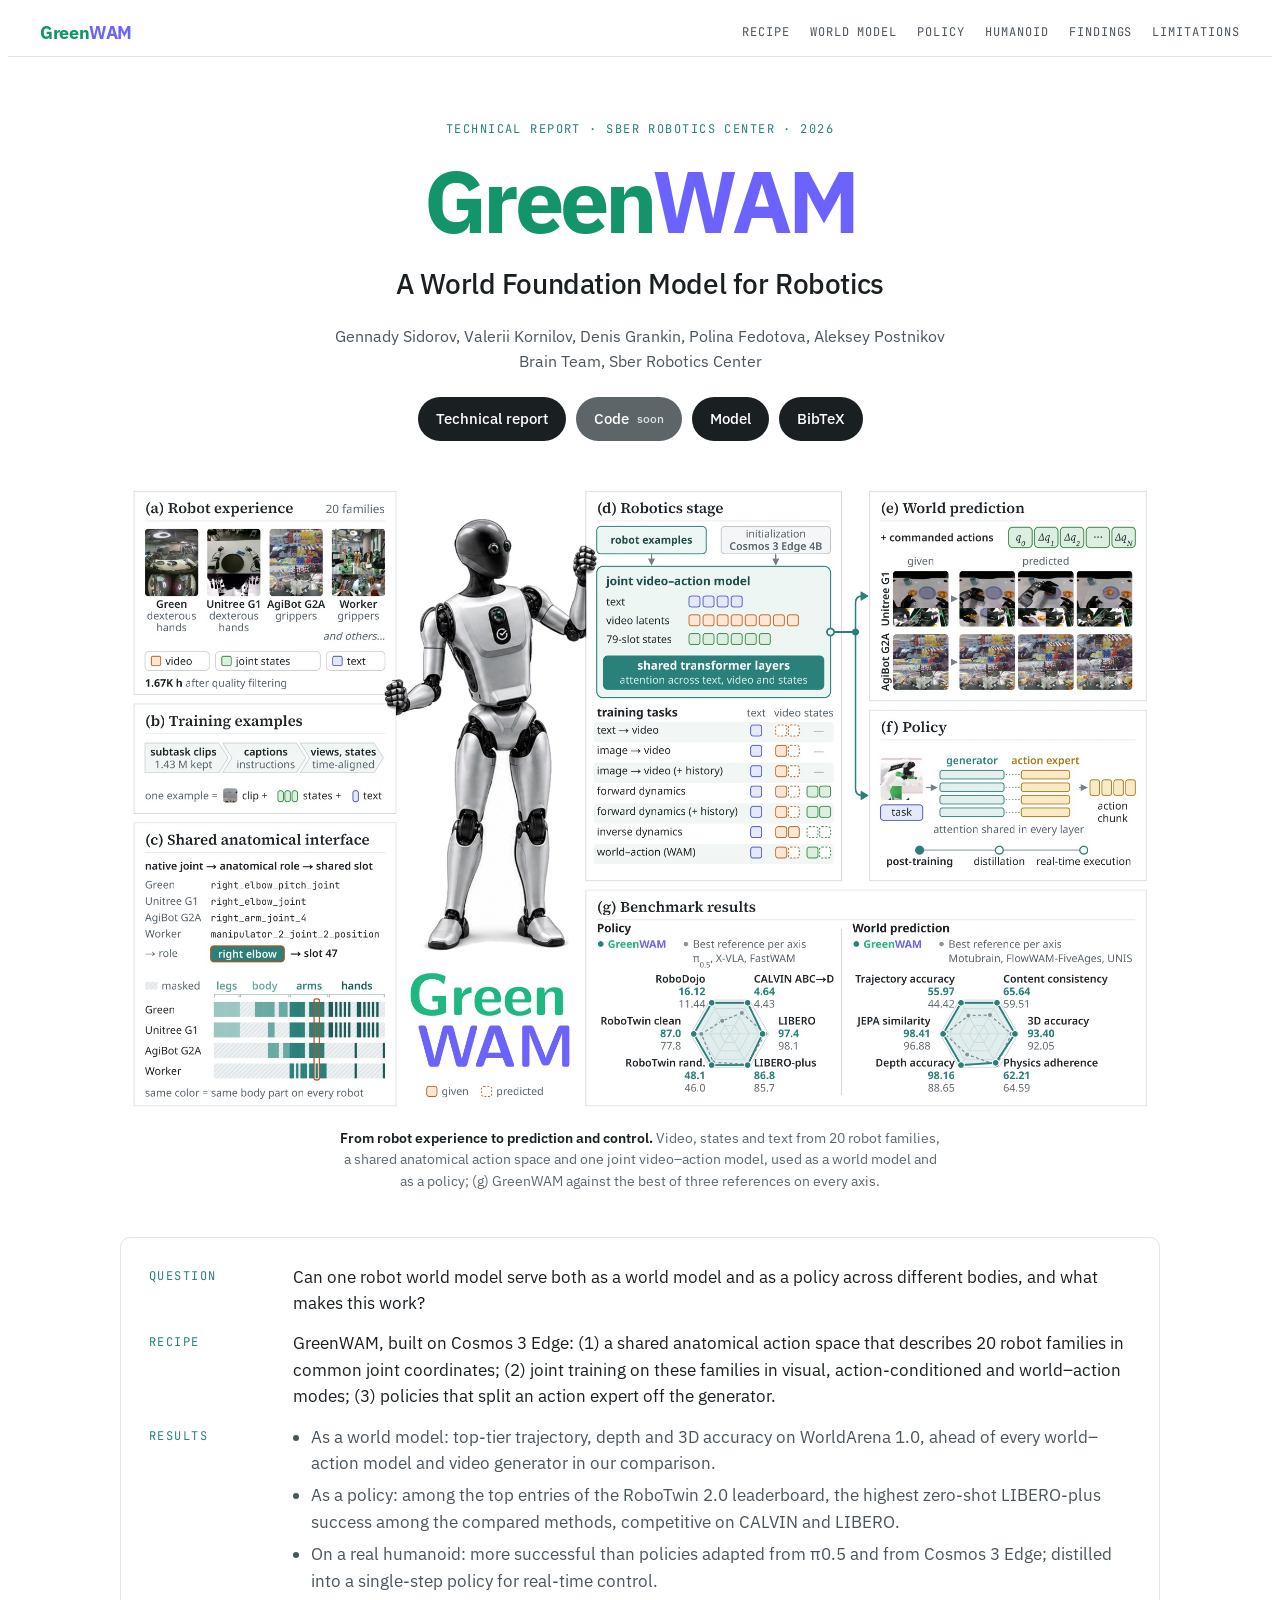
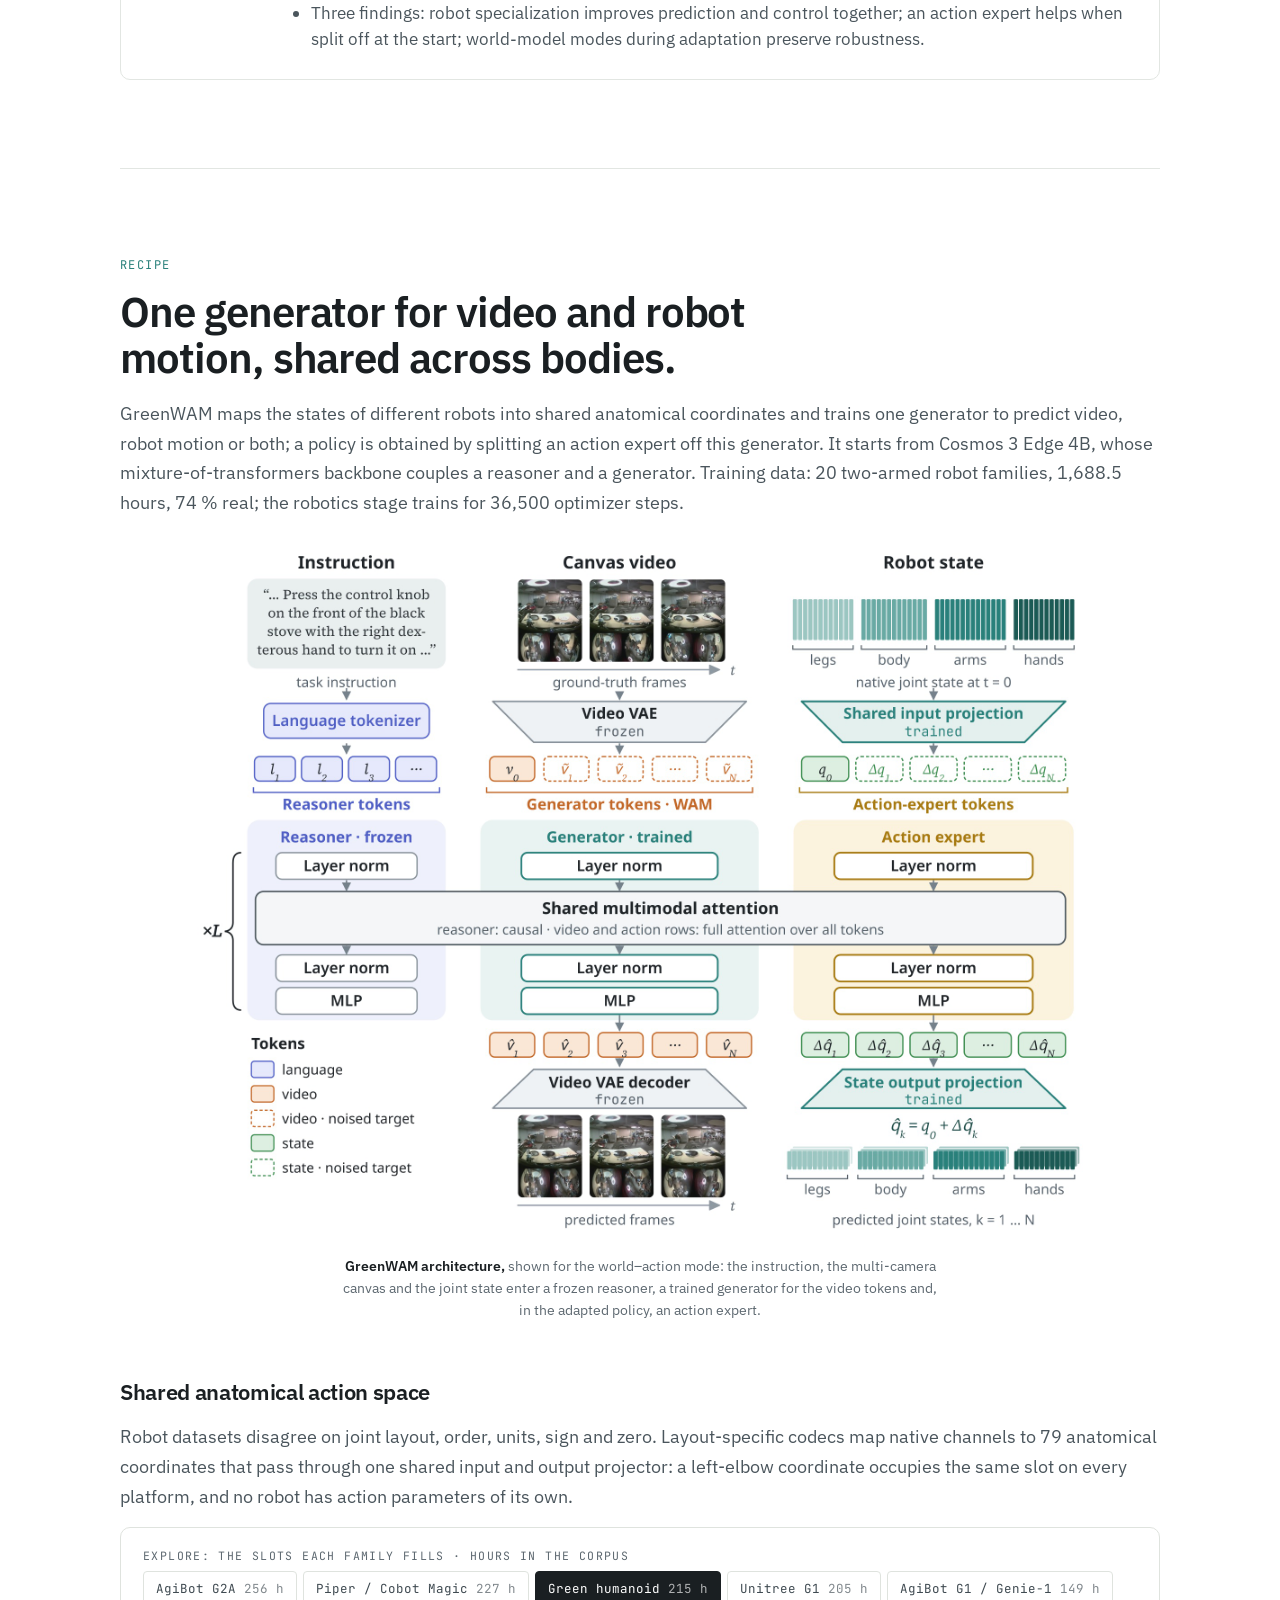
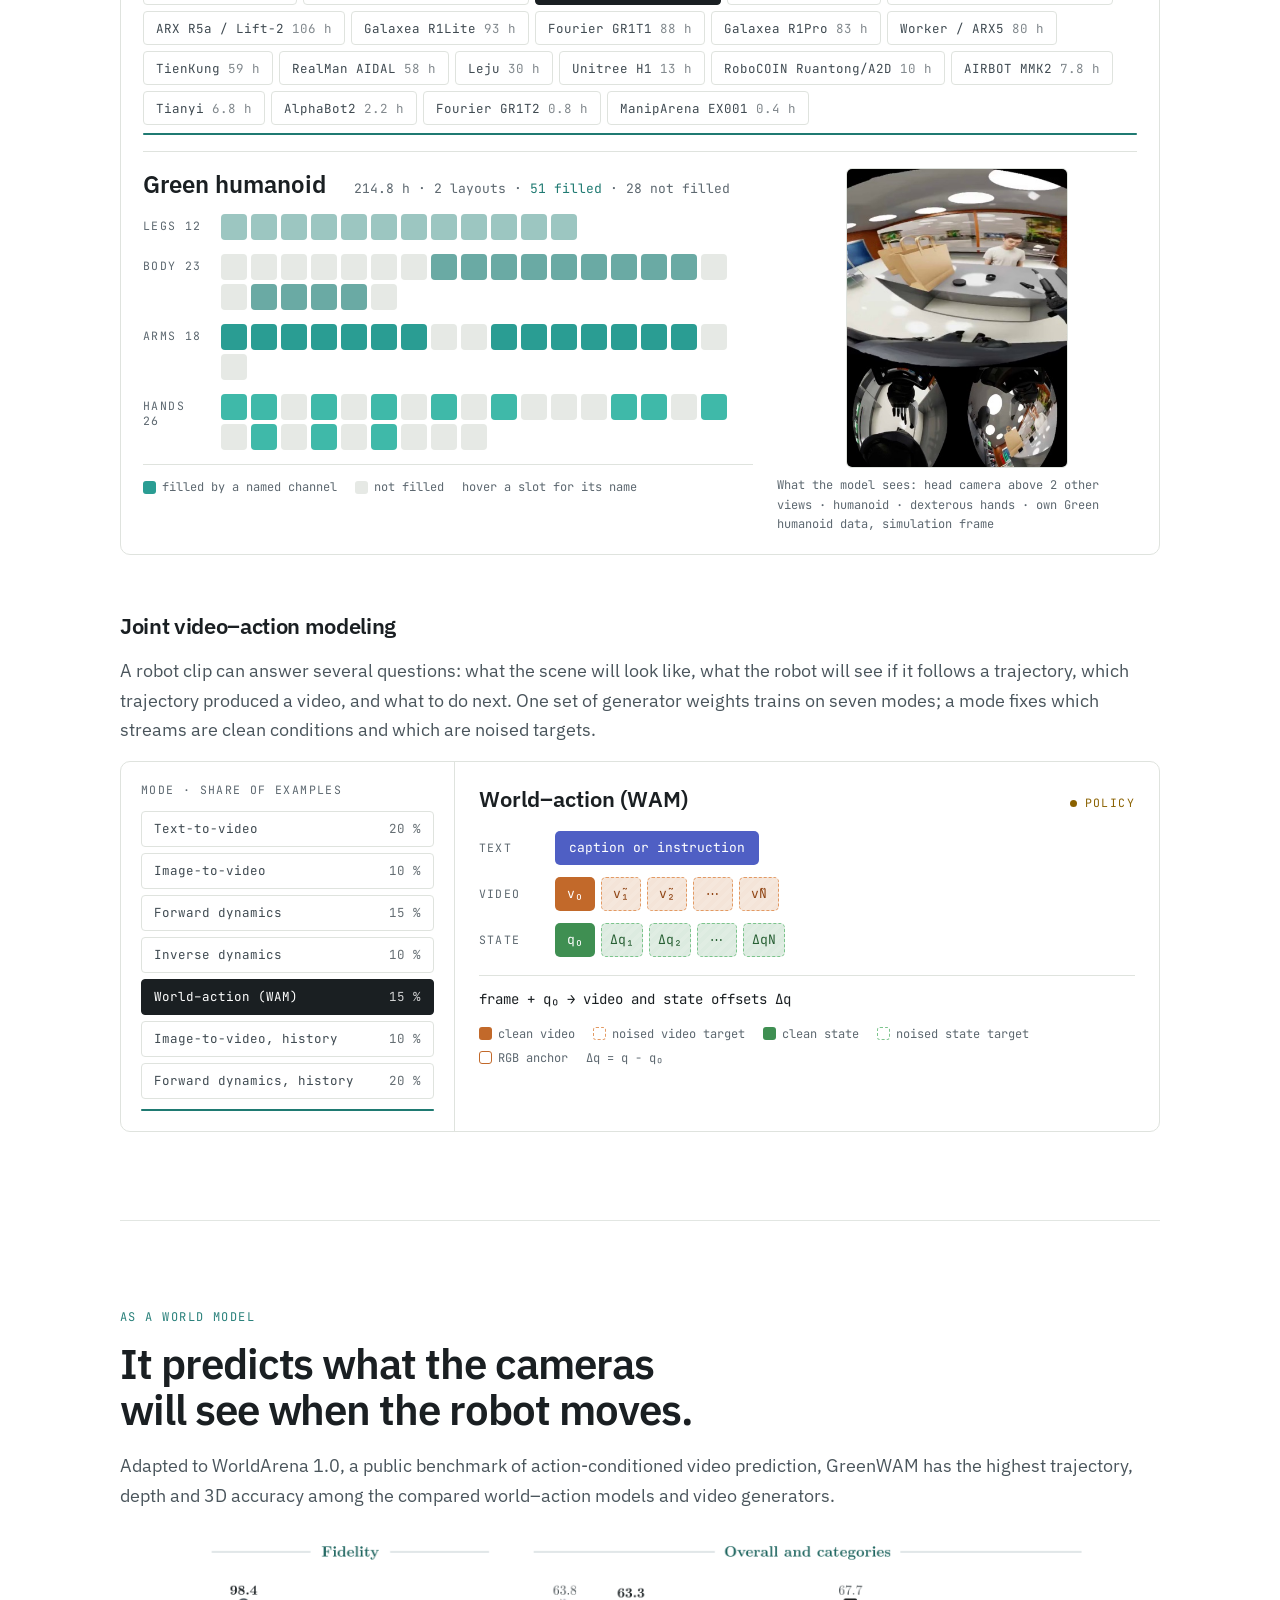
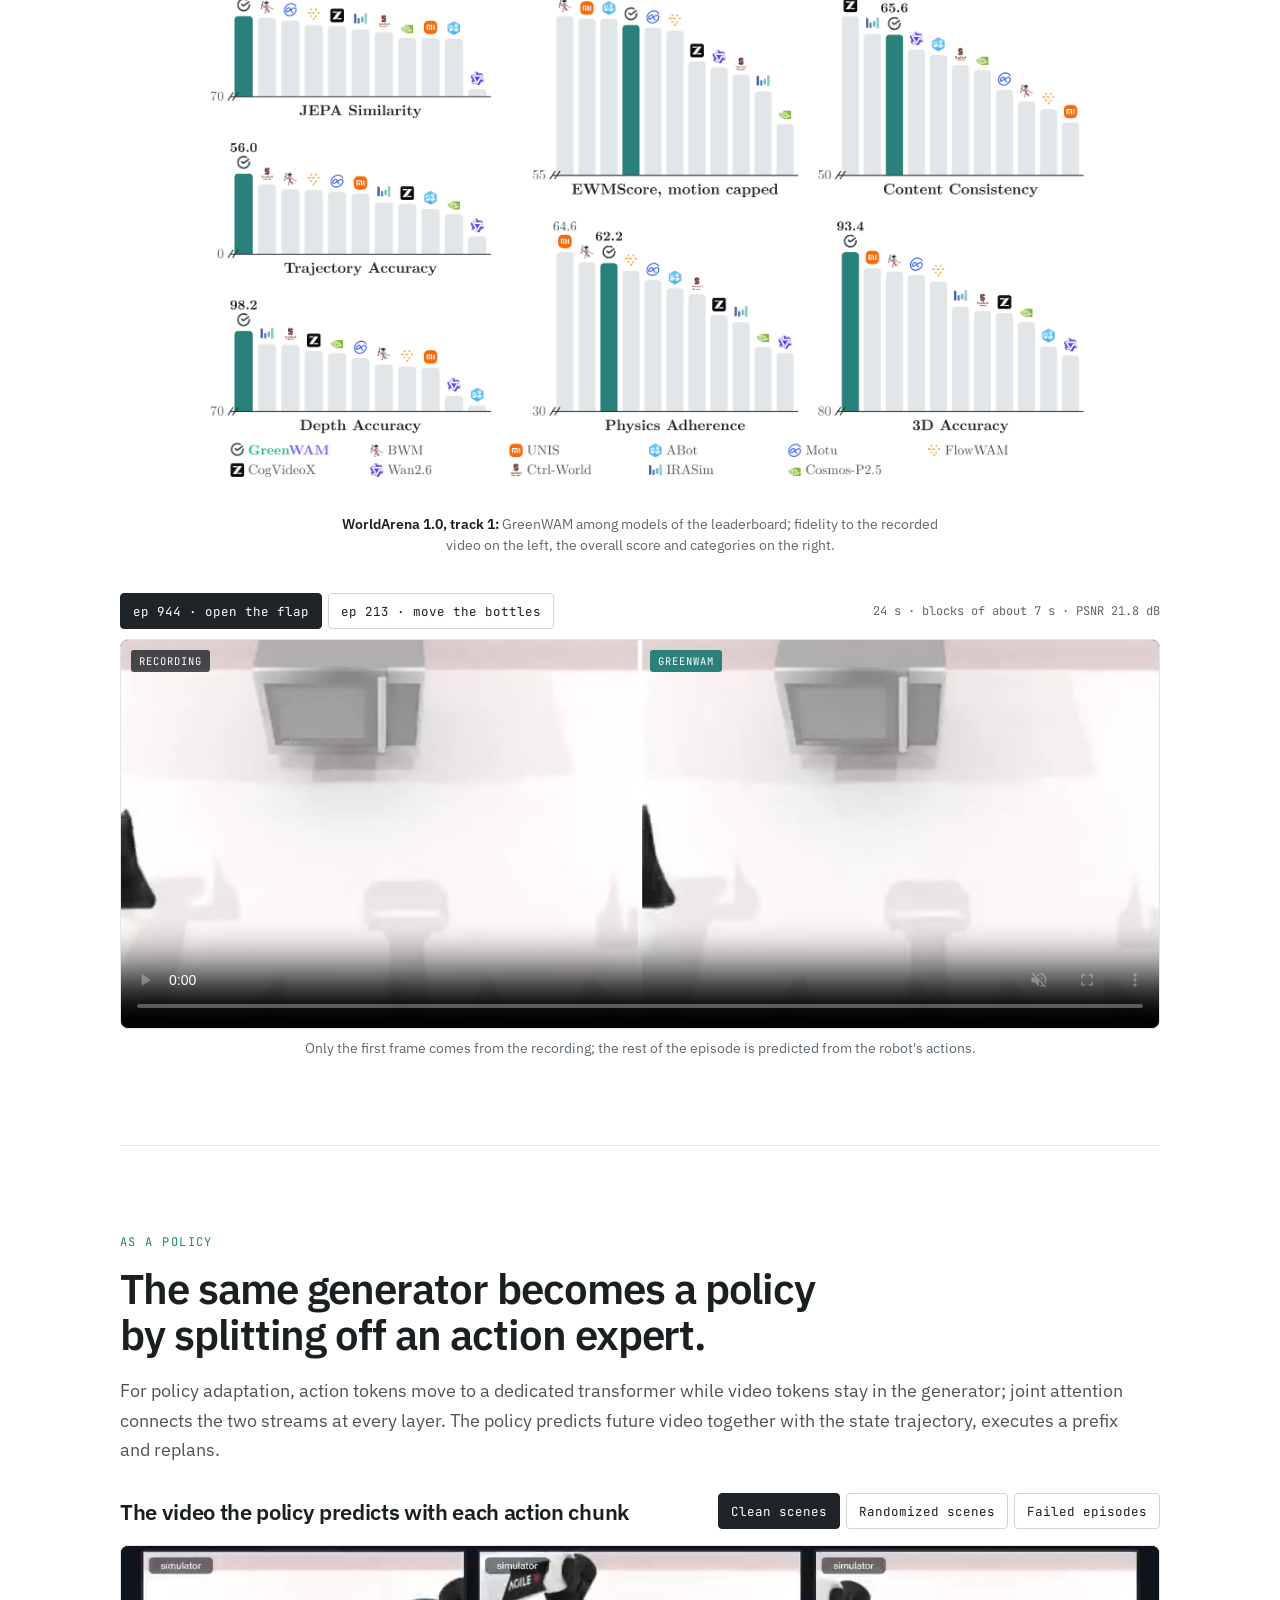
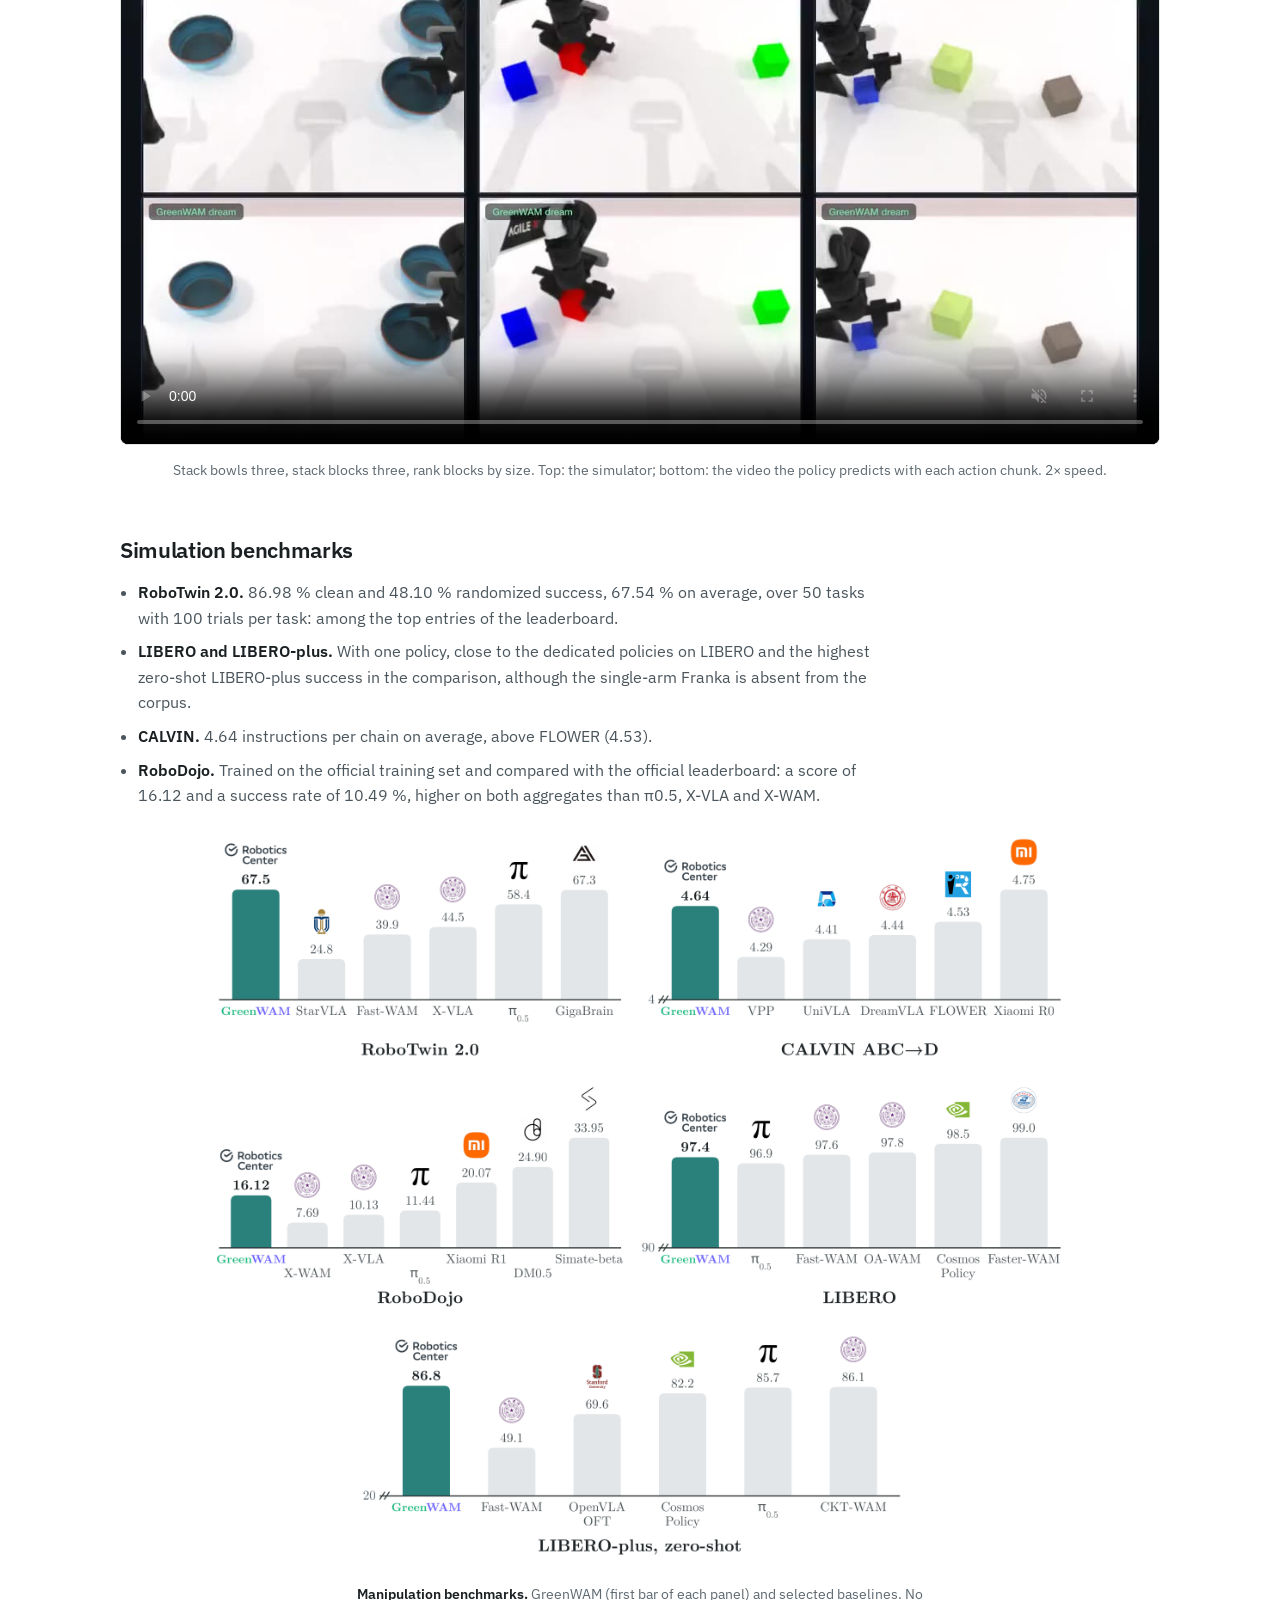
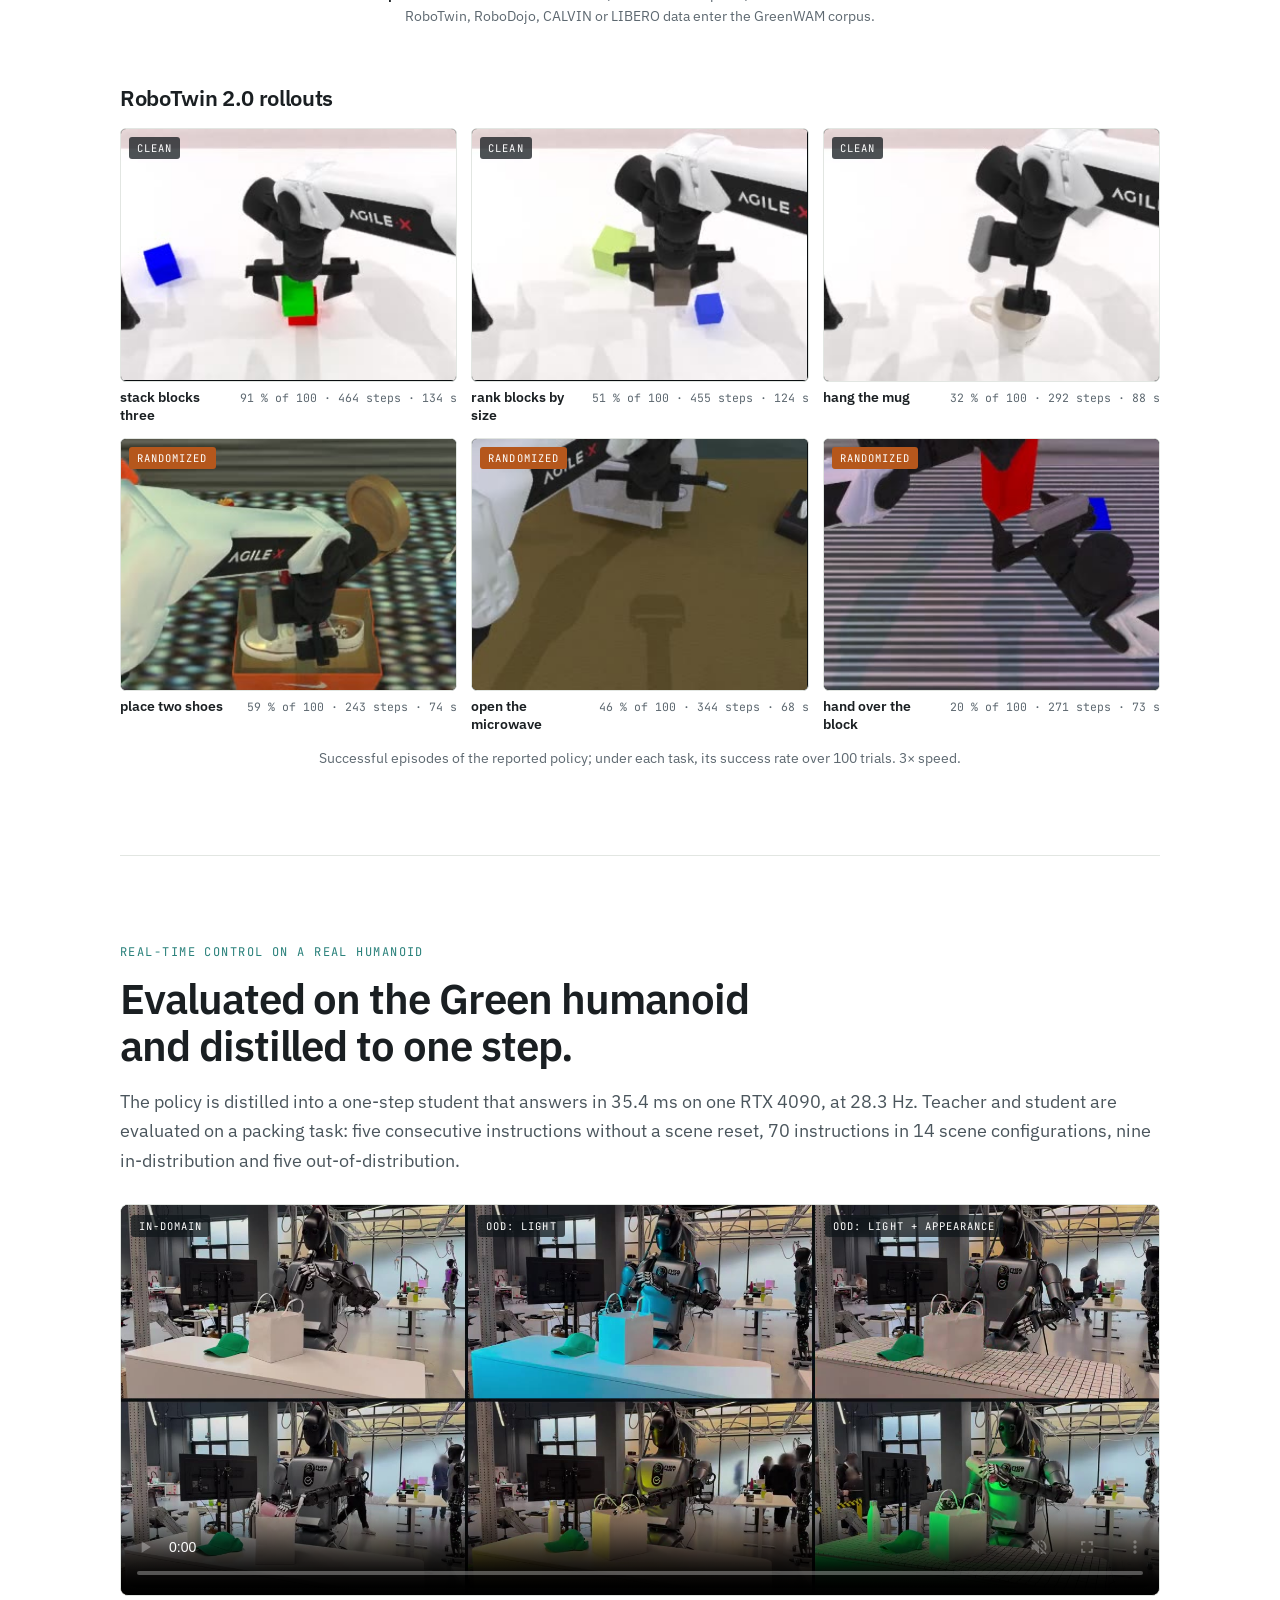
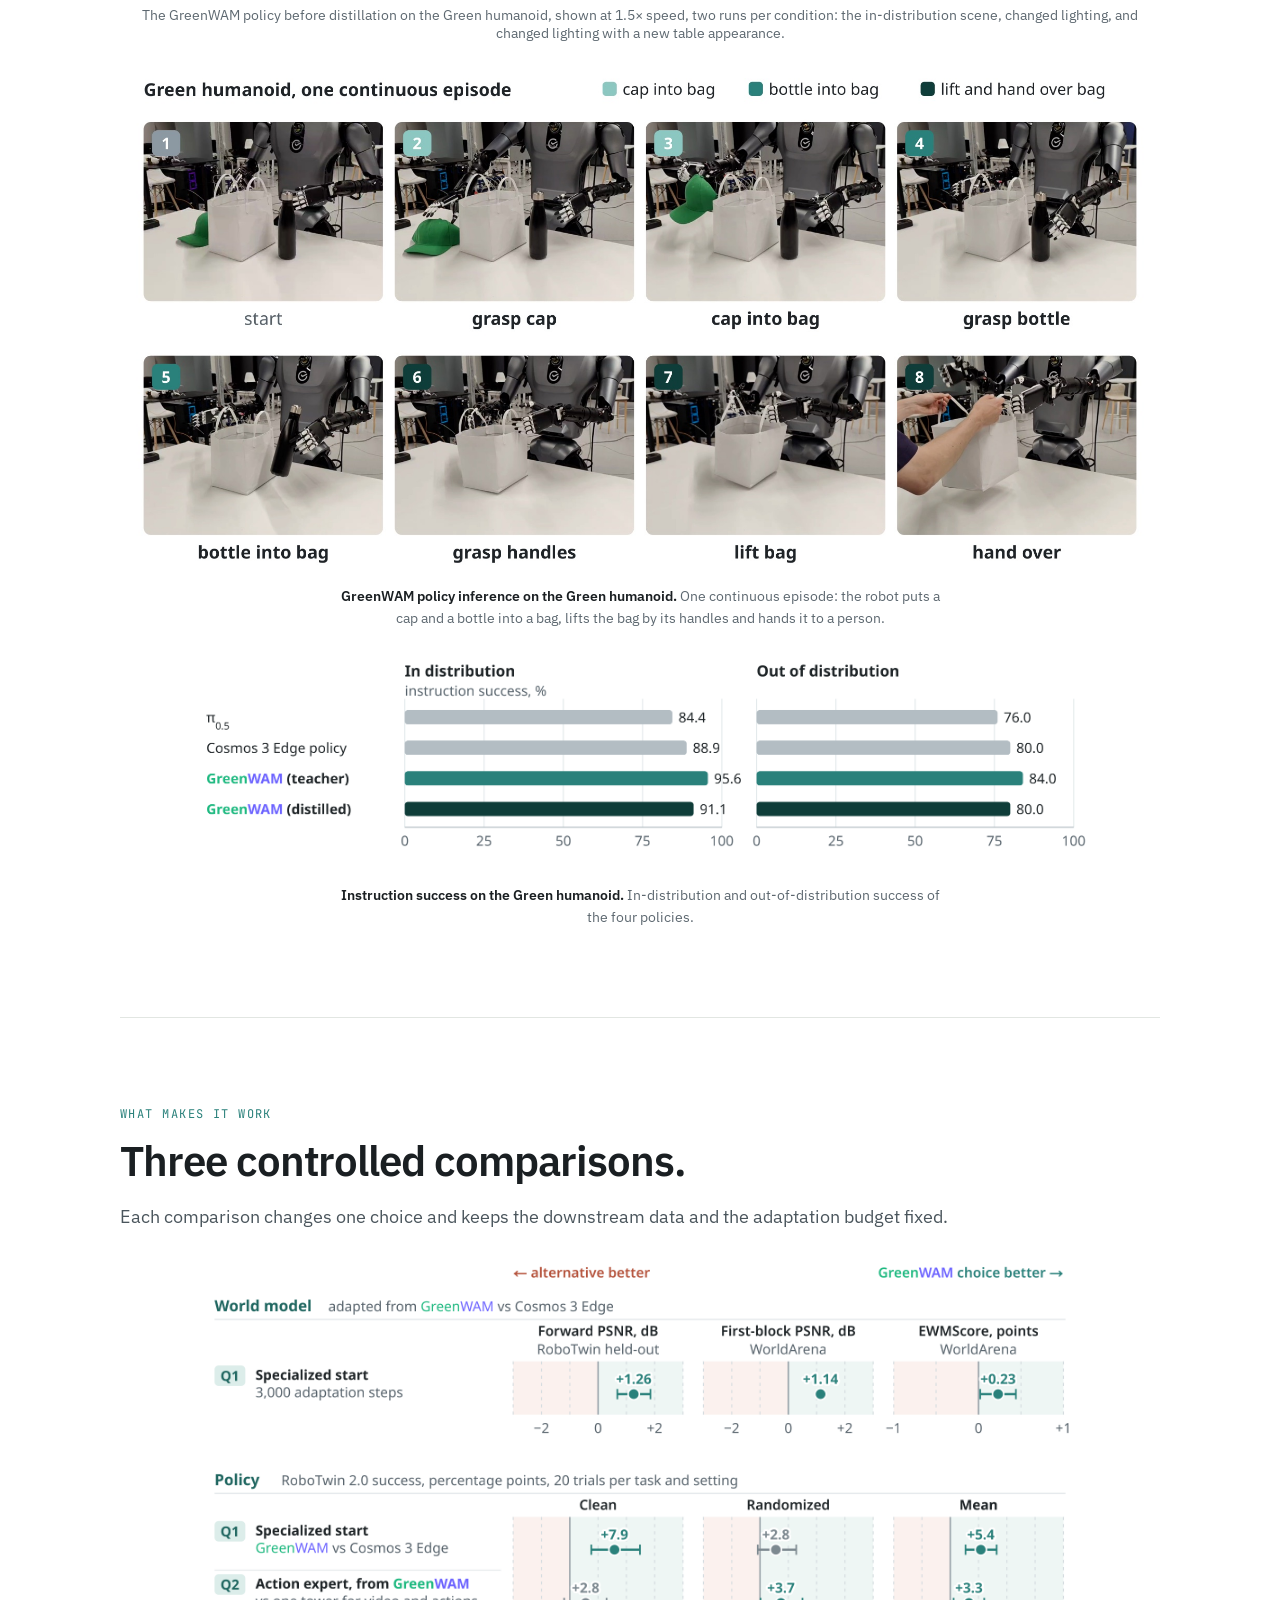
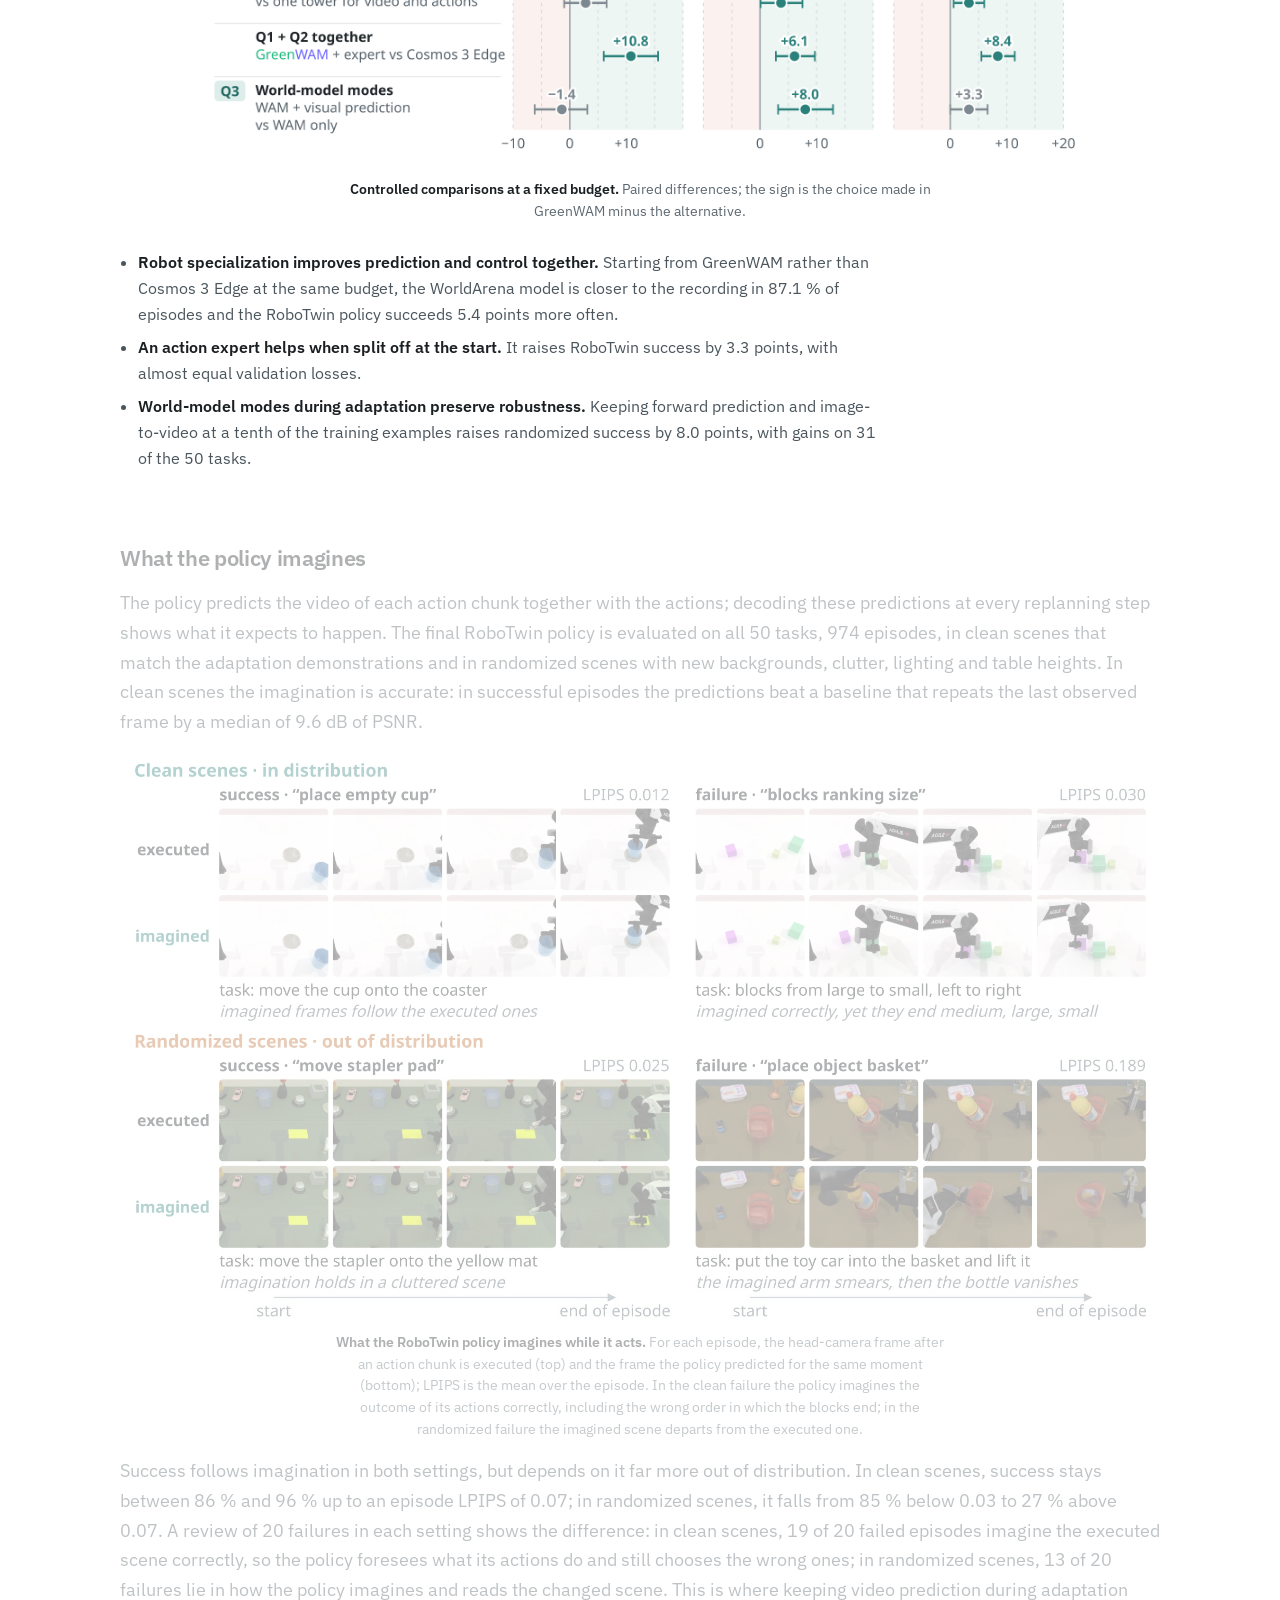
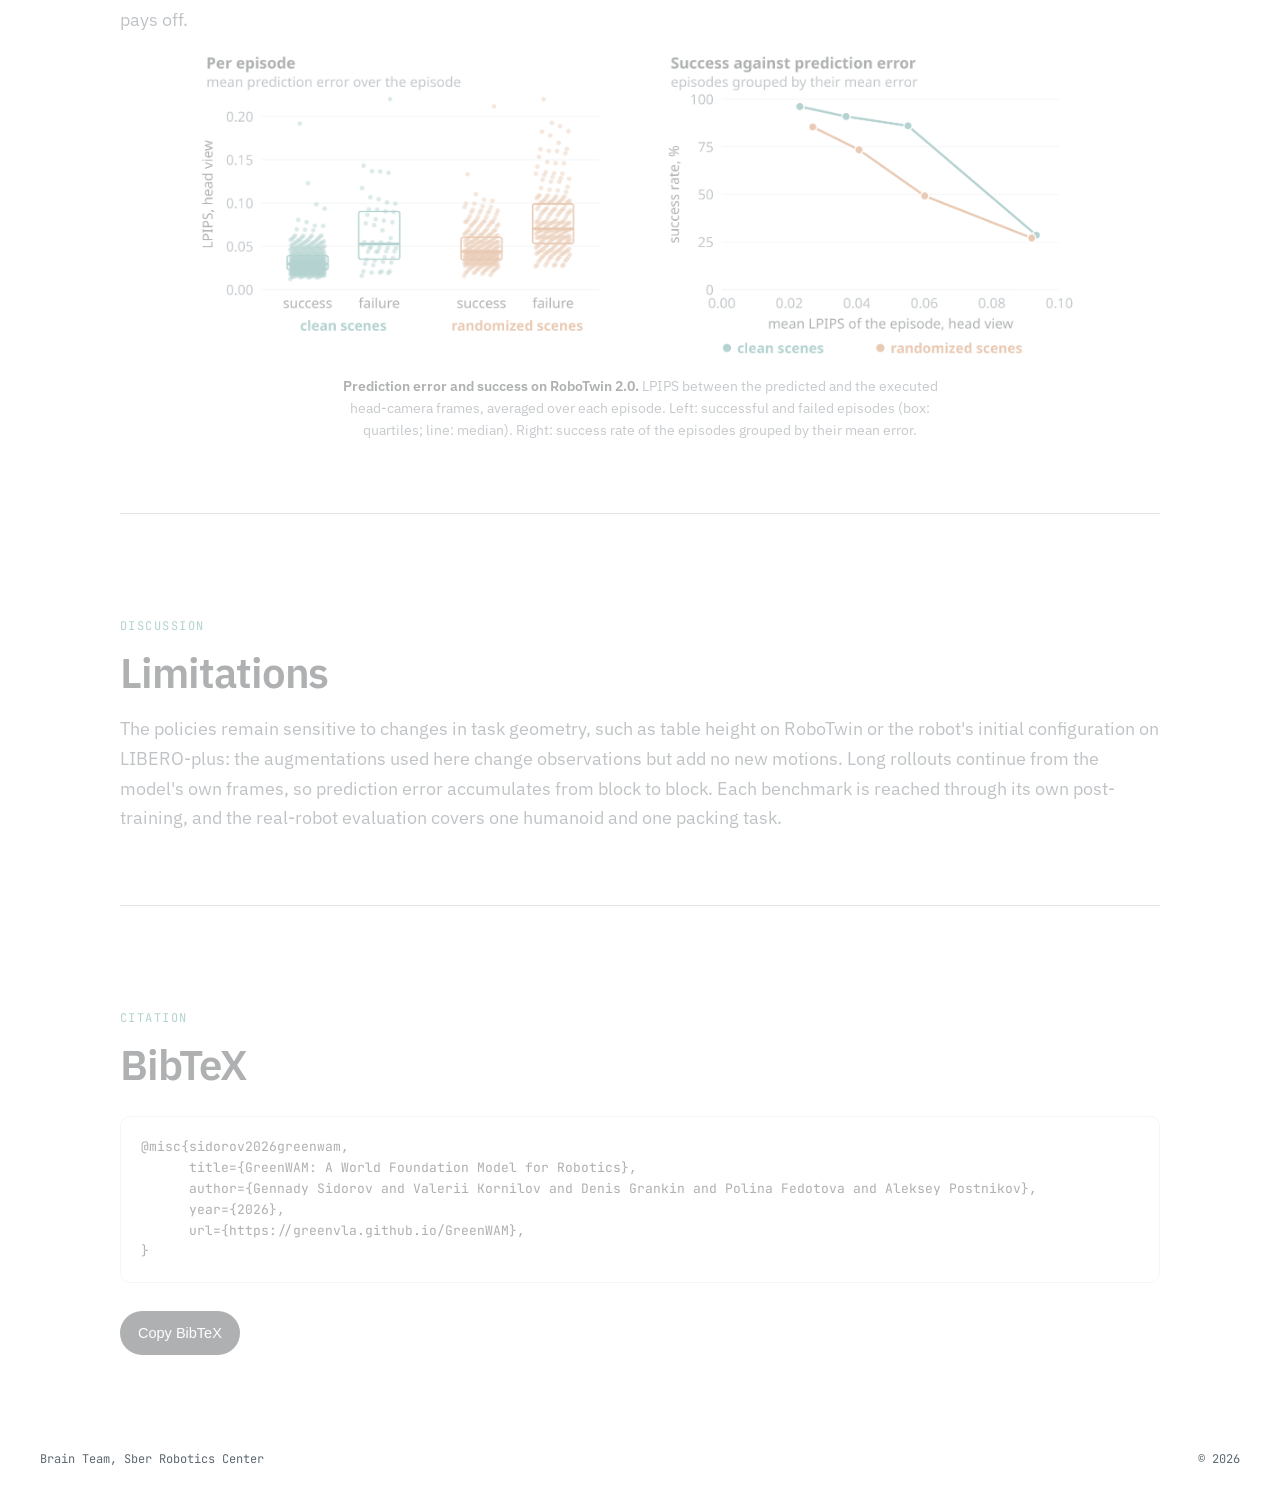
==== GreenWAM/index.html @ 69dabd12 "GreenWAM project page" ====
<!doctype html>
<html lang="en">
<head>
<meta charset="utf-8">
<meta name="viewport" content="width=device-width, initial-scale=1, viewport-fit=cover">
<title>GreenWAM</title>
<meta name="description" content="GreenWAM: a world foundation model for robotics. Project page of the technical report.">
<link rel="preconnect" href="https://fonts.googleapis.com">
<link rel="stylesheet" href="https://fonts.googleapis.com/css2?family=IBM+Plex+Sans:wght@400;500;600;700&family=JetBrains+Mono:wght@400;500;600&display=swap">
<link rel="icon" type="image/png" sizes="64x64" href="favicon.png">
<link rel="icon" href="favicon.ico" sizes="32x32">
<style>
:root {
  --bg: #f4f5f1; --surface: #ffffff; --surface2: #f6f7f4; --fg: #1e2427; --muted: #46525a; --muted2: #56626b;
  --line: #d6dbd8; --line2: #e3e7e4; --accent: #2a817b; --accent-bar: #2a817b; --accent-soft: #8cc7c1; --accent-deep: #0f3d39;
  --brand-g: #13946a; --brand-w: #6c63ff; --track: #f0f2ef; --other: #b9c2c7; --other2: #7d8a92; --other3: #c4ccd0;
  --grid: rgba(30,36,39,.06); --btn: #ffffff; --btn-line: #cfd6d3; --btn-on: #1e2427; --btn-on-fg: #ffffff; --head: rgba(244,245,241,.94);
  --p-bg: #10161a; --p-line: #27313a; --p-fg: #e8edeb; --p-muted: #c9d2d6; --p-dim: #8b98a1; --p-track: #1b242a; --p-off: #26313a; --p-mint: #8fd3c6; --p-bar: #2a9d93; --p-other: #4a5862; --p-grid: rgba(255,255,255,.045);
  --chip: rgba(16,22,26,.74); --chip-fg: #ffffff;
  --vid: #c2692a; --vid-n: #e39a63; --vid-t: #f3c29c; --st: #3f8f52; --st-n: #7cc48c; --st-t: #bfe6c7; --lang: #4f5fc4; --gold: #e0b44a; --violet: #9aa5f0;
  --f-sans: "IBM Plex Sans", "Helvetica Neue", Arial, sans-serif; --f-mono: "JetBrains Mono", ui-monospace, "SF Mono", Menlo, monospace;
}
* { box-sizing: border-box }
body { background: var(--bg); color: var(--fg); font-family: var(--f-sans); font-size: 16px; -webkit-font-smoothing: antialiased }
a { color: var(--accent) }
.m { font-family: var(--f-mono) }
.lbl { font-family: var(--f-mono); font-size: 11.5px; letter-spacing: .12em; text-transform: uppercase; margin: 0 }
.wrap { max-width: 1280px; margin: 0 auto; padding-inline: 32px }
@media (max-width: 640px) { .wrap { padding-inline: 16px } }
.sec { padding-block: 72px; display: flex; flex-direction: column; gap: 26px }
.alt { background: var(--surface); border-block: 1px solid var(--line) }
.h2 { font-size: clamp(28px, 3.6vw, 44px); line-height: 1.08; letter-spacing: -.03em; font-weight: 600; margin: 0; text-wrap: balance }
.p { font-size: 17px; line-height: 1.6; color: var(--muted); margin: 0; max-width: 64ch; text-wrap: pretty }
.cap { font-family: var(--f-mono); font-size: 12.5px; line-height: 1.55; color: var(--muted); margin: 0 }
.kick { color: var(--accent) }
.gridbg { background-image: linear-gradient(var(--grid) 1px, transparent 1px), linear-gradient(90deg, var(--grid) 1px, transparent 1px); background-size: 24px 24px }
.panel { background-color: var(--p-bg); background-image: linear-gradient(var(--p-grid) 1px, transparent 1px), linear-gradient(90deg, var(--p-grid) 1px, transparent 1px); background-size: 24px 24px; color: var(--p-fg); border: 1px solid var(--p-line); border-radius: 8px }
.row { display: flex; flex-wrap: wrap; gap: 20px; align-items: flex-start }
.col { min-width: 0; display: flex; flex-direction: column; gap: 10px }
header.top { position: sticky; top: env(safe-area-inset-top, 0px); z-index: 5; background: var(--head); border-bottom: 1px solid var(--line); backdrop-filter: blur(6px) }
header.top nav { display: flex; flex-wrap: wrap; align-items: center; justify-content: space-between; gap: 4px 22px; padding-block: 4px }
.nav { font-family: var(--f-mono); font-size: 12px; letter-spacing: .08em; text-transform: uppercase; color: var(--muted); text-decoration: none; padding: 12px 0; display: inline-block }
.nav:hover { color: var(--fg) }
.brand { text-decoration: none; font-weight: 700; letter-spacing: -.02em }
.g { color: var(--brand-g) } .w { color: var(--brand-w) }
.btn { display: inline-flex; align-items: center; gap: 8px; min-height: 44px; padding: 0 16px; border-radius: 4px; border: 1px solid var(--fg); font-family: var(--f-mono); font-size: 13px; letter-spacing: .04em; text-decoration: none; color: var(--fg); background: var(--btn); cursor: pointer }
.btn.pri { background: var(--btn-on); color: var(--btn-on-fg); border-color: var(--btn-on) }
.btn:hover { filter: brightness(.96) }
.theme { min-height: 36px; padding: 0 12px; font-size: 11.5px }
.seg { font-family: var(--f-mono); font-size: 12.5px; min-height: 36px; padding: 0 12px; border-radius: 4px; border: 1px solid var(--p-line); background: transparent; color: var(--p-muted); cursor: pointer; text-align: left; transition: background .15s, color .15s }
.seg[aria-pressed="true"], .seg[aria-selected="true"] { background: var(--p-fg); color: var(--p-bg); border-color: var(--p-fg) }
.segl { font-family: var(--f-mono); font-size: 12.5px; min-height: 36px; padding: 0 12px; border-radius: 4px; border: 1px solid var(--btn-line); background: var(--btn); color: var(--fg); cursor: pointer; transition: background .15s, color .15s }
.segl[aria-pressed="true"] { background: var(--btn-on); color: var(--btn-on-fg); border-color: var(--btn-on) }
button:focus-visible, a:focus-visible { outline: 2px solid var(--accent); outline-offset: 2px }
.tok { font-family: var(--f-mono); font-size: 13px; height: 34px; min-width: 40px; padding: 0 8px; display: flex; align-items: center; justify-content: center; border-radius: 5px; transition: all .25s }
.tok.cv { background: var(--vid); color: #fff } .tok.cs { background: var(--st); color: #fff }
.tok.nv { border: 1.5px dashed var(--vid-n); color: var(--vid-t); background-color: rgba(194,105,42,.18) }
.tok.ns { border: 1.5px dashed var(--st-n); color: var(--st-t); background-color: rgba(63,143,82,.18) }
.tok.av { border: 1.5px solid var(--vid); color: var(--vid-t) } .tok.x { color: #4a5862; border: 1px solid var(--p-line) } .tok.gap { min-width: 12px; padding: 0 }
.tok.nv, .tok.ns, .noise { background-image: repeating-linear-gradient(135deg, rgba(255,255,255,.1) 0 4px, transparent 4px 8px); background-size: 200% 200%; animation: drift 2.4s linear infinite }
@keyframes drift { from { background-position: 0 0 } to { background-position: 22px 0 } }
.pulse { animation: pulse 1.6s ease-in-out infinite }
@keyframes pulse { 0%, 100% { opacity: 1 } 50% { opacity: .35 } }
.bar { transition: width .45s cubic-bezier(.2,.7,.2,1), background .3s }
.sw { display: inline-block; width: 13px; height: 13px; border-radius: 3px }
.legend { display: flex; flex-wrap: wrap; gap: 8px 18px; font-family: var(--f-mono); font-size: 12px }
.legend span { display: flex; align-items: center; gap: 6px }
.media { position: relative; border-radius: 6px; overflow: hidden; border: 1px solid var(--line); background: #0b0f12 }
.media video, .media img { display: block; width: 100%; height: auto; max-width: 100% }
.chip { position: absolute; font-family: var(--f-mono); font-size: 10.5px; letter-spacing: .1em; text-transform: uppercase; color: var(--chip-fg); background: var(--chip); padding: 4px 8px; border-radius: 3px }
.chip.us { background: #2a817b }
.bars { display: flex; flex-direction: column; gap: 6px }
.brow { display: grid; grid-template-columns: minmax(0, 190px) minmax(0, 1fr) 56px; gap: 12px; align-items: center }
.brow .n { font-size: 13.5px; white-space: nowrap; overflow: hidden; text-overflow: ellipsis }
.brow .v { font-family: var(--f-mono); font-size: 12.5px; text-align: right; font-variant-numeric: tabular-nums }
.trk { height: 14px; border-radius: 2px; background: var(--track) } .panel .trk { background: var(--p-track) }
.trk > i { display: block; height: 100%; border-radius: 2px }
.strip { display: grid; grid-template-columns: repeat(auto-fit, minmax(min(190px, 100%), 1fr)); border: 1px solid var(--line); background: var(--surface); border-radius: 6px; overflow: hidden }
.strip a { text-decoration: none; color: var(--fg); padding: 16px 18px; display: flex; flex-direction: column; gap: 6px; border-right: 1px solid var(--line2); border-bottom: 1px solid var(--line2) }
.strip a:hover { background: var(--surface2) }
.strip b { font-size: 30px; font-weight: 600; letter-spacing: -.03em; line-height: 1 }
.box { border: 1px solid var(--line); border-radius: 6px; background: var(--surface); padding: 18px }
.slot { display: inline-block; width: 26px; height: 26px; border-radius: 4px; transition: background .3s }
pre.bib { margin: 0; white-space: pre-wrap; word-break: break-word; font-family: var(--f-mono); font-size: 13px; line-height: 1.6 }
@media (max-width: 640px) { .brow { grid-template-columns: minmax(0, 120px) minmax(0, 1fr) 48px } .h1 { font-size: 56px } }
@media (prefers-reduced-motion: reduce) { *, *::before, *::after { animation: none !important; transition: none !important } }

:root { color-scheme: light; --bg: #ffffff; --surface: #ffffff; --surface2: #f6f7f4; --fg: #1a1f22; --muted: #4a555c; --muted2: #5d6870; --line: #e2e6e2; --line2: #eceee9;
  --p-bg: #ffffff; --p-line: #dfe3de; --p-fg: #1a1f22; --p-muted: #3f4a51; --p-dim: #5d6870; --p-track: #e8ebe6; --p-off: #e3e7e3; --p-mint: #1f7a72; --p-bar: #2a9d93; --p-other: #a9b3b8; --p-grid: transparent;
  --vid-t: #8f4413; --st-t: #275f33; --gold: #8a6100; --violet: #4352b8; --grid: rgba(26,31,34,.04) }
html, body { background: #ffffff }
header.top { background: rgba(255,255,255,.94) }
.panel { background: var(--p-bg); background-image: none; border: 1px solid var(--p-line); color: var(--p-fg) }
.tok.x { color: #9aa3a8 }
.colw { max-width: 1040px; margin-inline: auto }
.sec2 { padding-block: 88px; display: flex; flex-direction: column; gap: 28px; border-top: 1px solid var(--line) }
.tint { background: var(--bg) }
.kick2 { font-family: var(--f-mono); font-size: 12px; letter-spacing: .12em; text-transform: uppercase; color: var(--accent); margin: 0 }
.h2b { font-size: clamp(30px, 3.4vw, 42px); line-height: 1.1; letter-spacing: -.025em; font-weight: 600; margin: 6px 0 0; text-wrap: balance }
.lead2 { font-size: 18px; line-height: 1.65; color: var(--muted); margin: 0; text-wrap: pretty }
.h3b { font-size: 22px; font-weight: 600; letter-spacing: -.015em; margin: 0 }
.blk { display: flex; flex-direction: column; gap: 16px }
.fg { margin: 0 auto; display: flex; flex-direction: column; gap: 12px; align-items: center; width: 100% }
.fg img { display: block; width: 100%; height: auto; max-width: 100% }
.fg figcaption { font-size: 14px; line-height: 1.55; color: var(--muted2); text-align: center; max-width: 76ch }
.fg figcaption b { color: var(--fg); font-weight: 600 }
.pair { display: grid; grid-template-columns: repeat(2, minmax(0, 1fr)); gap: 32px; align-items: start }
.pair .fg img { height: 360px; width: auto; max-width: 100%; object-fit: contain }
.fcbox { position: relative; height: 300px }
.fcbox img { position: absolute; inset: 0; margin: auto; max-width: 100%; max-height: 100%; border: 1px solid var(--p-line); border-radius: 6px; opacity: 0; transition: opacity .25s ease }
.fcbox img.on { opacity: 1 }
@media (prefers-reduced-motion: reduce) { .fcbox img { transition: none } }
@media (max-width: 760px) { .pair { grid-template-columns: minmax(0, 1fr) } .pair .fg img { height: auto; width: 100% } }
.qa { border: 1px solid var(--line); border-radius: 10px; background: #ffffff; padding: 26px 28px; display: grid; grid-template-columns: 120px minmax(0, 1fr); gap: 14px 24px; text-align: left }
.qa dt { font-family: var(--f-mono); font-size: 12px; letter-spacing: .12em; text-transform: uppercase; color: var(--accent); padding-top: 4px }
.qa dd { margin: 0; font-size: 16.5px; line-height: 1.6; color: var(--fg) }
.qa ul { margin: 0; padding-left: 18px; display: flex; flex-direction: column; gap: 6px; color: var(--muted) }
@media (max-width: 640px) { .qa { grid-template-columns: minmax(0, 1fr) } }
.res2 { margin: 0; padding-left: 18px; display: flex; flex-direction: column; gap: 8px; font-size: 16px; line-height: 1.6; color: var(--muted); max-width: 76ch }
.res2 b { color: var(--fg); font-weight: 600 }
.btn2 { display: inline-flex; align-items: center; gap: 8px; min-height: 44px; padding: 0 18px; border-radius: 999px; background: #1a1f22; color: #fff; font-size: 14.5px; font-weight: 500; text-decoration: none }
.btn2:hover { background: #2c3439; color: #fff }
.tour { height: 2px; background: var(--p-line); border-radius: 1px; overflow: hidden }
.tour i { display: block; height: 100%; width: 100%; background: var(--p-mint); transform-origin: left; transform: scaleX(0) }
.tour.run i { animation: tick var(--tour, 2.6s) linear both }
@keyframes tick { to { transform: scaleX(1) } }
.rv { opacity: .35; transform: translateY(16px) } .rv-on { transition: opacity .7s ease, transform .7s cubic-bezier(.2,.7,.2,1) }
.rt9 .media video { transition: transform .5s cubic-bezier(.2,.7,.2,1) } .rt9 .media:hover video { transform: scale(1.04) }
@media (prefers-reduced-motion: reduce) { .rv { opacity: 1; transform: none } }
.rclabels { display: none }
@media (max-width: 640px) { .rcanvas .chip { display: none } .rclabels { display: grid; grid-template-columns: repeat(3, minmax(0, 1fr)); gap: 6px; font-family: var(--f-mono); font-size: 10px; line-height: 1.35; letter-spacing: .06em; text-transform: uppercase; color: var(--muted2) } }
</style>
</head>
<body>
<header class="top"><nav class="wrap" aria-label="Sections">
  <a class="brand" href="#top" style="font-size:18px"><span class="g">Green</span><span class="w">WAM</span></a>
  <div style="display:flex;flex-wrap:wrap;gap:0 20px;align-items:center">
    <a class="nav" href="#recipe">Recipe</a><a class="nav" href="#world">World model</a><a class="nav" href="#policy">Policy</a>
    <a class="nav" href="#humanoid">Humanoid</a><a class="nav" href="#findings">Findings</a><a class="nav" href="#discussion">Limitations</a>
  </div></nav></header>
<main>
<section id="top"><div class="wrap"><div class="colw" style="padding-block:64px 72px;display:flex;flex-direction:column;align-items:center;gap:22px;text-align:center">
  <p class="kick2">Technical report · Sber Robotics Center · 2026</p>
  <h1 style="margin:0;font-size:clamp(52px,7vw,88px);line-height:.95;letter-spacing:-.045em;font-weight:700"><span class="g">Green</span><span class="w">WAM</span></h1>
  <p style="margin:0;font-size:clamp(20px,2.2vw,28px);font-weight:500;letter-spacing:-.015em">A World Foundation Model for Robotics</p>
  <p style="margin:0;font-size:16px;line-height:1.6;color:var(--muted)">Gennady Sidorov, Valerii Kornilov, Denis Grankin, Polina Fedotova, Aleksey Postnikov<br>Brain Team, Sber Robotics Center</p>
  <div style="display:flex;flex-wrap:wrap;justify-content:center;gap:10px"><a class="btn2" href="#cite">Technical report</a><span class="btn2" aria-disabled="true" style="background:#5d6569;cursor:default">Code<span style="font-size:12px;opacity:.8">soon</span></span><a class="btn2" href="https://huggingface.co/SberRoboticsCenter/models">Model</a><a class="btn2" href="#cite">BibTeX</a></div>
  <div style="margin-top:22px;width:100%"><figure class="fg"><img src="media/rf_greenwm-overview.jpg" alt="From robot experience to prediction and control." loading="lazy"><figcaption><b>From robot experience to prediction and control.</b> Video, states and text from 20 robot families, a shared anatomical action space and one joint video–action model, used as a world model and as a policy; (g) GreenWAM against the best of three references on every axis.</figcaption></figure></div>
  <dl class="qa" style="margin-top:22px;width:100%">
    <dt>Question</dt><dd>Can one robot world model serve both as a world model and as a policy across different bodies, and what makes this work?</dd>
    <dt>Recipe</dt><dd>GreenWAM, built on Cosmos 3 Edge: (1) a shared anatomical action space that describes 20 robot families in common joint coordinates; (2) joint training on these families in visual, action-conditioned and world–action modes; (3) policies that split an action expert off the generator.</dd>
    <dt>Results</dt><dd><ul>
      <li>As a world model: top-tier trajectory, depth and 3D accuracy on WorldArena 1.0, ahead of every world–action model and video generator in our comparison.</li>
      <li>As a policy: among the top entries of the RoboTwin 2.0 leaderboard, the highest zero-shot LIBERO-plus success among the compared methods, competitive on CALVIN and LIBERO.</li>
      <li>On a real humanoid: more successful than policies adapted from π0.5 and from Cosmos 3 Edge; distilled into a single-step policy for real-time control.</li>
      <li>Three findings: robot specialization improves prediction and control together; an action expert helps when split off at the start; world-model modes during adaptation preserve robustness.</li></ul></dd>
  </dl>
</div></div></section>

<section id="recipe"><div class="wrap"><div class="colw sec2">
  <div class="blk" style="gap:10px"><p class="kick2">Recipe</p><h2 class="h2b">One generator for video and robot motion, shared across bodies.</h2><p class="lead2" style="margin-top:8px">GreenWAM maps the states of different robots into shared anatomical coordinates and trains one generator to predict video, robot motion or both; a policy is obtained by splitting an action expert off this generator. It starts from Cosmos 3 Edge 4B, whose mixture-of-transformers backbone couples a reasoner and a generator. Training data: 20 two-armed robot families, 1,688.5 hours, 74 % real; the robotics stage trains for 36,500 optimizer steps.</p></div>
  <figure class="fg" style="max-width:900px"><img src="media/rf_fig-02-architecture.jpg" alt="GreenWAM architecture," loading="lazy"><figcaption><b>GreenWAM architecture,</b> shown for the world–action mode: the instruction, the multi-camera canvas and the joint state enter a frozen reasoner, a trained generator for the video tokens and, in the adapted policy, an action expert.</figcaption></figure>
  <div class="blk" style="margin-top:28px"><h3 class="h3b">Shared anatomical action space</h3><p class="lead2">Robot datasets disagree on joint layout, order, units, sign and zero. Layout-specific codecs map native channels to 79 anatomical coordinates that pass through one shared input and output projector: a left-elbow coordinate occupies the same slot on every platform, and no robot has action parameters of its own.</p>
  <div class="panel" style="padding:20px 22px;display:flex;flex-direction:column;gap:16px;border-radius:10px">
    <div style="display:flex;flex-direction:column;gap:8px"><p class="lbl" style="color:var(--p-dim)">Explore: the slots each family fills · hours in the corpus</p><div id="famList" role="group" aria-label="Robot family" style="display:flex;flex-wrap:wrap;gap:6px"></div><div class="tour" id="famTour" aria-hidden="true"><i></i></div></div>
    <div style="display:flex;flex-wrap:wrap;gap:24px;align-items:flex-start;border-top:1px solid var(--p-line);padding-top:16px"><div id="famView" class="col" style="flex:1.7 1 440px;gap:14px"></div><figure id="famCanvas" class="col" style="flex:1 1 260px;margin:0;gap:8px"></figure></div></div></div>
  <div class="blk" style="margin-top:28px"><h3 class="h3b">Joint video–action modeling</h3><p class="lead2">A robot clip can answer several questions: what the scene will look like, what the robot will see if it follows a trajectory, which trajectory produced a video, and what to do next. One set of generator weights trains on seven modes; a mode fixes which streams are clean conditions and which are noised targets.</p>
  <div class="panel" style="display:flex;flex-wrap:wrap;border-radius:10px">
    <div style="flex:1 1 240px;min-width:0;padding:20px;border-right:1px solid var(--p-line);display:flex;flex-direction:column;gap:10px"><div id="modeList" role="group" aria-label="Training mode" style="display:flex;flex-direction:column;gap:6px"></div><div class="tour" id="modeTour" aria-hidden="true"><i></i></div></div>
    <div id="modeView" style="flex:2.4 1 480px;min-width:0;padding:22px 24px;display:flex;flex-direction:column;gap:18px"></div></div></div>
</div></div></section>

<section id="world"><div class="wrap"><div class="colw sec2">
  <div class="blk" style="gap:10px"><p class="kick2">As a world model</p><h2 class="h2b">It predicts what the cameras will see when the robot moves.</h2><p class="lead2" style="margin-top:8px">Adapted to WorldArena 1.0, a public benchmark of action-conditioned video prediction, GreenWAM has the highest trajectory, depth and 3D accuracy among the compared world–action models and video generators.</p></div>
  <figure class="fg" style="max-width:900px"><img src="media/rf_fig-benchmarks-worldarena1.png" alt="WorldArena 1.0, track 1:" loading="lazy"><figcaption><b>WorldArena 1.0, track 1:</b> GreenWAM among models of the leaderboard; fidelity to the recorded video on the left, the overall score and categories on the right.</figcaption></figure>
  <div class="col" style="gap:10px;margin-top:8px"><div style="display:flex;flex-wrap:wrap;gap:8px;align-items:center;justify-content:space-between"><div id="waEps" role="group" aria-label="Episode" style="display:flex;gap:6px;flex-wrap:wrap"></div><span class="m" id="waInfo" style="font-size:12px;color:var(--muted2)"></span></div>
    <div class="media" style="border-radius:8px"><video id="waVideo" src="media/wa_ep944.mp4" poster="media/wa_ep944.jpg" controls data-auto preload="metadata" muted loop playsinline aria-label="WorldArena rollout: recording on the left, GreenWAM on the right"></video><span class="chip" style="left:10px;top:10px">Recording</span><span class="chip us" style="left:calc(50% + 10px);top:10px">GreenWAM</span></div>
    <p class="fg" style="margin:0"><span style="font-size:14px;color:var(--muted2);text-align:center">Only the first frame comes from the recording; the rest of the episode is predicted from the robot's actions.</span></p></div>
</div></div></section>

<section id="policy" class="tint"><div class="wrap"><div class="colw sec2">
  <div class="blk" style="gap:10px"><p class="kick2">As a policy</p><h2 class="h2b">The same generator becomes a policy by splitting off an action expert.</h2><p class="lead2" style="margin-top:8px">For policy adaptation, action tokens move to a dedicated transformer while video tokens stay in the generator; joint attention connects the two streams at every layer. The policy predicts future video together with the state trajectory, executes a prefix and replans.</p></div>
  <div class="blk"><div style="display:flex;flex-wrap:wrap;justify-content:space-between;gap:10px;align-items:center"><h3 class="h3b">The video the policy predicts with each action chunk</h3><div id="dreamTabs" role="tablist" aria-label="Rollouts" style="display:flex;flex-wrap:wrap;gap:6px"></div></div>
    <div class="media" style="display:flex;justify-content:center;background:#0b0f12;border-radius:8px"><video id="dreamVideo" src="media/dream_id_c.mp4" poster="media/dream_id_c.jpg" controls data-auto preload="metadata" muted loop playsinline aria-label="RoboTwin rollouts with the predicted video" style="max-height:600px;width:auto;max-width:100%"></video></div>
    <p style="margin:0;font-size:14px;color:var(--muted2);text-align:center" id="dreamCap"></p></div>
  <div class="blk" style="margin-top:28px"><h3 class="h3b">Simulation benchmarks</h3>
    <ul class="res2">
      <li><b>RoboTwin 2.0.</b> 86.98 % clean and 48.10 % randomized success, 67.54 % on average, over 50 tasks with 100 trials per task: among the top entries of the leaderboard.</li>
      <li><b>LIBERO and LIBERO-plus.</b> With one policy, close to the dedicated policies on LIBERO and the highest zero-shot LIBERO-plus success in the comparison, although the single-arm Franka is absent from the corpus.</li>
      <li><b>CALVIN.</b> 4.64 instructions per chain on average, above FLOWER (4.53).</li>
      <li><b>RoboDojo.</b> Trained on the official training set and compared with the official leaderboard: a score of 16.12 and a success rate of 10.49 %, higher on both aggregates than π0.5, X-VLA and X-WAM.</li></ul>
    <figure class="fg" style="max-width:860px"><img src="media/rf_fig-benchmarks-manipulation.png" alt="Manipulation benchmarks." loading="lazy"><figcaption><b>Manipulation benchmarks.</b> GreenWAM (first bar of each panel) and selected baselines. No RoboTwin, RoboDojo, CALVIN or LIBERO data enter the GreenWAM corpus.</figcaption></figure></div>
  <div class="blk" style="margin-top:28px"><div style="display:flex;flex-wrap:wrap;justify-content:space-between;gap:10px;align-items:center"><h3 class="h3b">RoboTwin 2.0 rollouts</h3><div style="display:flex;flex-wrap:wrap;gap:6px"></div></div>
    <div id="rtGrid" style="display:grid;grid-template-columns:repeat(auto-fill,minmax(min(300px,100%),1fr));gap:14px"></div>
    <p style="margin:0;font-size:14px;color:var(--muted2);text-align:center">Successful episodes of the reported policy; under each task, its success rate over 100 trials. 3× speed.</p></div>
</div></div></section>

<section id="humanoid"><div class="wrap"><div class="colw sec2">
  <div class="blk" style="gap:10px"><p class="kick2">Real-time control on a real humanoid</p><h2 class="h2b">Evaluated on the Green humanoid and distilled to one step.</h2><p class="lead2" style="margin-top:8px">The policy is distilled into a one-step student that answers in 35.4 ms on one RTX 4090, at 28.3 Hz. Teacher and student are evaluated on a packing task: five consecutive instructions without a scene reset, 70 instructions in 14 scene configurations, nine in-distribution and five out-of-distribution.</p></div>
  <div class="col" style="gap:10px"><div class="rclabels" aria-hidden="true"><span>In-domain</span><span>OOD: light</span><span>OOD: light + appearance</span></div><div class="media rcanvas" style="border-radius:8px"><video src="media/real_canvas.mp4" poster="media/real_canvas.jpg" controls data-auto preload="metadata" muted loop playsinline aria-label="Six runs of the GreenWAM policy before distillation on the Green humanoid, at 1.5× speed: two in the in-distribution scene, two under changed lighting, two under changed lighting and table appearance"></video><span class="chip" style="left:10px;top:10px">In-domain</span><span class="chip" style="left:calc(33.44% + 10px);top:10px">OOD: light</span><span class="chip" style="left:calc(66.87% + 10px);top:10px">OOD: light + appearance</span></div>
    <p class="fg" style="margin:0"><span style="font-size:14px;color:var(--muted2);text-align:center">The GreenWAM policy before distillation on the Green humanoid, shown at 1.5× speed, two runs per condition: the in-distribution scene, changed lighting, and changed lighting with a new table appearance.</span></p></div>
  <figure class="fg"><img src="media/rf_fig-real-humanoid.jpg" alt="GreenWAM policy inference on the Green humanoid." loading="lazy"><figcaption><b>GreenWAM policy inference on the Green humanoid.</b> One continuous episode: the robot puts a cap and a bottle into a bag, lifts the bag by its handles and hands it to a person.</figcaption></figure>
  <figure class="fg" style="max-width:900px"><img src="media/rf_fig-humanoid-success.png" alt="Instruction success on the Green humanoid." loading="lazy"><figcaption><b>Instruction success on the Green humanoid.</b> In-distribution and out-of-distribution success of the four policies.</figcaption></figure>
</div></div></section>

<section id="findings" class="tint"><div class="wrap"><div class="colw sec2">
  <div class="blk" style="gap:10px"><p class="kick2">What makes it work</p><h2 class="h2b">Three controlled comparisons.</h2><p class="lead2" style="margin-top:8px">Each comparison changes one choice and keeps the downstream data and the adaptation budget fixed.</p></div>
  <figure class="fg" style="max-width:900px"><img src="media/rf_fig-ablations.png" alt="Controlled comparisons at a fixed budget." loading="lazy"><figcaption><b>Controlled comparisons at a fixed budget.</b> Paired differences; the sign is the choice made in GreenWAM minus the alternative.</figcaption></figure>
  <ul class="res2">
    <li><b>Robot specialization improves prediction and control together.</b> Starting from GreenWAM rather than Cosmos 3 Edge at the same budget, the WorldArena model is closer to the recording in 87.1 % of episodes and the RoboTwin policy succeeds 5.4 points more often.</li>
    <li><b>An action expert helps when split off at the start.</b> It raises RoboTwin success by 3.3 points, with almost equal validation losses.</li>
    <li><b>World-model modes during adaptation preserve robustness.</b> Keeping forward prediction and image-to-video at a tenth of the training examples raises randomized success by 8.0 points, with gains on 31 of the 50 tasks.</li></ul>
  <div class="blk" style="margin-top:28px"><h3 class="h3b">What the policy imagines</h3>
    <p class="lead2">The policy predicts the video of each action chunk together with the actions; decoding these predictions at every replanning step shows what it expects to happen. The final RoboTwin policy is evaluated on all 50 tasks, 974 episodes, in clean scenes that match the adaptation demonstrations and in randomized scenes with new backgrounds, clutter, lighting and table heights. In clean scenes the imagination is accurate: in successful episodes the predictions beat a baseline that repeats the last observed frame by a median of 9.6 dB of PSNR.</p>
    <figure class="fg"><img src="media/rf_fig-imagination.jpg" alt="What the RoboTwin policy imagines while it acts." loading="lazy"><figcaption><b>What the RoboTwin policy imagines while it acts.</b> For each episode, the head-camera frame after an action chunk is executed (top) and the frame the policy predicted for the same moment (bottom); LPIPS is the mean over the episode. In the clean failure the policy imagines the outcome of its actions correctly, including the wrong order in which the blocks end; in the randomized failure the imagined scene departs from the executed one.</figcaption></figure>
    <p class="lead2">Success follows imagination in both settings, but depends on it far more out of distribution. In clean scenes, success stays between 86 % and 96 % up to an episode LPIPS of 0.07; in randomized scenes, it falls from 85 % below 0.03 to 27 % above 0.07. A review of 20 failures in each setting shows the difference: in clean scenes, 19 of 20 failed episodes imagine the executed scene correctly, so the policy foresees what its actions do and still chooses the wrong ones; in randomized scenes, 13 of 20 failures lie in how the policy imagines and reads the changed scene. This is where keeping video prediction during adaptation pays off.</p>
    <figure class="fg" style="max-width:900px"><img src="media/rf_fig-imagination-error.png" alt="Prediction error and success on RoboTwin 2.0." loading="lazy"><figcaption><b>Prediction error and success on RoboTwin 2.0.</b> LPIPS between the predicted and the executed head-camera frames, averaged over each episode. Left: successful and failed episodes (box: quartiles; line: median). Right: success rate of the episodes grouped by their mean error.</figcaption></figure></div>
</div></div></section>

<section id="discussion"><div class="wrap"><div class="colw sec2">
  <div class="blk" style="gap:10px"><p class="kick2">Discussion</p><h2 class="h2b">Limitations</h2><p class="lead2" style="margin-top:8px">The policies remain sensitive to changes in task geometry, such as table height on RoboTwin or the robot's initial configuration on LIBERO-plus: the augmentations used here change observations but add no new motions. Long rollouts continue from the model's own frames, so prediction error accumulates from block to block. Each benchmark is reached through its own post-training, and the real-robot evaluation covers one humanoid and one packing task.</p></div>
  
</div></div></section>

<section id="cite" class="tint"><div class="wrap"><div class="colw sec2">
  <div class="blk" style="gap:10px"><p class="kick2">Citation</p><h2 class="h2b">BibTeX</h2></div>
  <div style="border:1px solid var(--line);border-radius:10px;padding:20px;background:#ffffff;overflow-x:auto"><pre class="bib" id="bib">@misc{sidorov2026greenwam,
      title={GreenWAM: A World Foundation Model for Robotics},
      author={Gennady Sidorov and Valerii Kornilov and Denis Grankin and Polina Fedotova and Aleksey Postnikov},
      year={2026},
      url={https://greenvla.github.io/GreenWAM},
}</pre></div><div><button type="button" class="btn2" data-act="copybib" id="copyBib" style="border:0;cursor:pointer">Copy BibTeX</button></div>
</div></div></section>
</main>
<footer style="background:var(--p-bg);color:var(--p-dim)"><div class="wrap m" style="padding-block:24px;display:flex;flex-wrap:wrap;justify-content:space-between;gap:10px;font-size:12px"><span>Brain Team, Sber Robotics Center</span><span>© 2026</span></div></footer>

<script>
(function () {
  const ROLES = ["legs.left.hip_pitch", "legs.left.hip_roll", "legs.left.hip_yaw", "legs.left.knee", "legs.left.ankle_pitch", "legs.left.ankle_roll", "legs.right.hip_pitch", "legs.right.hip_roll", "legs.right.hip_yaw", "legs.right.knee", "legs.right.ankle_pitch", "legs.right.ankle_roll", "body.base_pose.x", "body.base_pose.y", "body.base_pose.z", "body.base_pose.qw", "body.base_pose.qx", "body.base_pose.qy", "body.base_pose.qz", "body.base_twist.vx", "body.base_twist.vy", "body.base_twist.vz", "body.base_twist.wx", "body.base_twist.wy", "body.base_twist.wz", "body.torso.yaw", "body.torso.roll", "body.torso.pitch_1", "body.torso.pitch_2", "body.torso.pitch_3", "body.torso.lift", "body.torso.yaw_virtual", "body.head.yaw", "body.head.pitch", "body.head.roll", "arms.left.shoulder_pitch", "arms.left.shoulder_roll", "arms.left.shoulder_yaw", "arms.left.elbow", "arms.left.forearm_roll", "arms.left.wrist_pitch", "arms.left.wrist_yaw", "arms.left.tool_roll", "arms.left.spare", "arms.right.shoulder_pitch", "arms.right.shoulder_roll", "arms.right.shoulder_yaw", "arms.right.elbow", "arms.right.forearm_roll", "arms.right.wrist_pitch", "arms.right.wrist_yaw", "arms.right.tool_roll", "arms.right.spare", "hands.left.thumb_flexion", "hands.left.thumb_opposition", "hands.left.thumb_2", "hands.left.index", "hands.left.index_2", "hands.left.middle", "hands.left.middle_2", "hands.left.ring", "hands.left.ring_2", "hands.left.pinky", "hands.left.pinky_2", "hands.left.aux", "hands.left.gripper", "hands.right.thumb_flexion", "hands.right.thumb_opposition", "hands.right.thumb_2", "hands.right.index", "hands.right.index_2", "hands.right.middle", "hands.right.middle_2", "hands.right.ring", "hands.right.ring_2", "hands.right.pinky", "hands.right.pinky_2", "hands.right.aux", "hands.right.gripper"];
  const FAMS = [["AgiBot G2A", 256.0, 2, "aaaaaaaaaaaafffmmmmaaaaaafffffaaffffffffffaafffffffaaaaaaaaaaaaaafaaaaaaaaaaaaf"], ["Piper / Cobot Magic", 227.2, 3, "aaaaaaaaaaaafffffffaaaaaaaaaaaaaaaaffafffafaffafffafaaaaaaaaaaaaafaaaaaaaaaaaaf"], ["Green humanoid", 214.8, 2, "ffffffffffffaaaaaaafffffffffaaffffafffffffaafffffffaaffafafafafaaaffafafafafaaa"], ["Unitree G1", 204.9, 12, "ffffffffffffaaaaaaaaaaaaafffaaaaaaafffffffaafffffffaaffffffffafaafffffffffafaaf"], ["AgiBot G1 / Genie-1", 148.5, 2, "aaaaaaaaaaaafffffffaaaaaaaafaafaffaffffffafaffffffafaaaaaaaaaaaaafaaaaaaaaaaaaf"], ["ARX R5a / Lift-2", 105.8, 1, "aaaaaaaaaaaafffffffaaaaaaaaaaaaaaaaffafafffaffafafffaaaaaaaaaaaaafaaaaaaaaaaaaf"], ["Galaxea R1Lite", 92.6, 3, "aaaaaaaaaaaammmaaaaaaaaaafafffaaaaaffafffafaffafffafaaaaaaaaaaaaffaaaaaaaaaaaff"], ["Fourier GR1T1", 87.9, 1, "ffffffffffffaaaaaaaaaaaaafffaaaaffffffffffaafffffffaaffafafafafaaaffafafafafaaa"], ["Galaxea R1Pro", 82.9, 1, "aaaaaaaaaaaaaaaaaaaaaaaaafafffaaaaafffffffaafffffffaaaaaaaaaaaaaffaaaaaaaaaaaff"], ["Worker / ARX5", 80.3, 2, "aaaaaaaaaaaaaaaaaaaaaaaaaaaaaaaaaaaffafafffaffafafffaaaaaaaaaaaaafaaaaaaaaaaaaf"], ["TienKung", 59.3, 2, "aaaaaaaaaaaaaaaaaaaaaaaaaaaaaaaaaaafffffffaafffffffaaffafafafafaaaffafafafafaaa"], ["RealMan AIDAL", 57.7, 1, "aaaaaaaaaaaaaaaaaaaaaaaaaaaaaaaaaaaffffffafaffffffafaaaaaaaaaaaaafaaaaaaaaaaaaf"], ["Leju", 30.0, 1, "ffffffffffffaaaaaaaaaaaaaaaaaaaaffafffffffaafffffffaaffafafafafaaaffafafafafaaa"], ["Unitree H1", 12.5, 1, "ffffffffffffaaaaaaaaaaaaafaaaaaaaaafffffffaafffffffaaffafafafafaaaffafafafafaaa"], ["RoboCOIN Ruantong/A2D", 10.1, 1, "aaaaaaaaaaaaaaaaaaaaaaaaafafaaaaffammmmmmmaammmmmmmaaaaaaaaaaaaaafaaaaaaaaaaaaf"], ["AIRBOT MMK2", 7.8, 1, "aaaaaaaaaaaaaaaaaaaaaaaaaaaaaaaaaaaffafffafaffafffafaffffffffffffaffffffffffffa"], ["Tianyi", 6.8, 2, "aaaaaaaaaaaaaaaaaaaffffffaaaaaaammmfffffffaafffffffaaaaaaaaaaaaaafaaaaaaaaaaaaf"], ["AlphaBot2", 2.2, 1, "aaaaaaaaaaaaaaaaaaaaaaaaaaaaaaaaaaafffffffaafffffffaaaaaaaaaaaaaafaaaaaaaaaaaaf"], ["Fourier GR1T2", 0.8, 2, "ffffffffffffaaaaaaaaaaaaafffaaaammmfffffffaafffffffaaffafafafafaaaffafafafafaaa"], ["ManipArena EX001", 0.4, 1, "aaaaaaaaaaaaaaaaaaaaaaaaaaaaaaaaaaaffafafffaffafafffaaaaaaaaaaaaafaaaaaaaaaaaaf"]];
  const CANV = {"AgiBot G2A": ["fc_00.jpg", "humanoid", "grippers", 3, "AgiBotWorld-2026"], "Piper / Cobot Magic": ["fc_01.jpg", "two-arm platform", "grippers", 3, "GM100"], "Green humanoid": ["fc_02.jpg", "humanoid", "dexterous hands", 3, "own Green humanoid data, simulation frame"], "Unitree G1": ["fc_03.jpg", "humanoid", "dexterous hands", 3, "Unitree G1 R0"], "AgiBot G1 / Genie-1": ["fc_04.jpg", "two-arm platform", "grippers", 3, "GM100"], "Galaxea R1Lite": ["fc_05.jpg", "two-arm platform", "grippers", 3, "Galaxea Open-World"], "Fourier GR1T1": ["fc_06.jpg", "humanoid", "dexterous hands", 1, "GR00T-Teleop-GR1"], "Galaxea R1Pro": ["fc_07.jpg", "humanoid", "grippers", 3, "Behavior-1k"], "Worker / ARX5": ["fc_08.jpg", "two-arm platform", "grippers", 3, "Worker 20K"], "TienKung": ["fc_09.jpg", "humanoid", "grippers", 1, "RoboMIND"], "RealMan AIDAL": ["fc_10.jpg", "two-arm platform", "grippers", 3, "RoboCOIN"], "Leju": ["fc_11.jpg", "humanoid", "dexterous hands", 3, "RoboCOIN"], "Unitree H1": ["fc_12.jpg", "humanoid", "dexterous hands", 1, "Humanoid Everyday"], "AIRBOT MMK2": ["fc_13.jpg", "humanoid", "dexterous hands", 3, "RoboCOIN"], "Tianyi": ["fc_14.jpg", "humanoid", "dexterous hands", 1, "RoboMIND"], "AlphaBot2": ["fc_15.jpg", "humanoid", "grippers", 3, "RoboCOIN"], "ManipArena EX001": ["fc_16.jpg", "two-arm platform", "grippers", 3, "ManipArena"], "ARX R5a / Lift-2": ["fc_17.jpg", "two-arm platform", "grippers", 3, "InternData-A1"], "RoboCOIN Ruantong/A2D": ["fc_18.jpg", "humanoid", "grippers", 3, "RoboCOIN"], "Fourier GR1T2": ["fc_19.jpg", "humanoid", "dexterous hands", 1, "GR00T-Teleop-GR1"]};
  const CANV_MISSING = {"ARX R5a / Lift-2": "source archived", "RoboCOIN Ruantong/A2D": "no rendered canvas", "Fourier GR1T2": "0.8 h"};
  const S = { mode: 4, fam: 2, waEp: 944, af: 'base', waM: 'traj', bench: 'robotwin', bm: {}, lat: 6, abl: 'mean', hum: 0, playing: true };
  const US = 'GreenWAM';
  const $ = (id) => document.getElementById(id);
  const esc = (s) => String(s).replace(/[&<>"]/g, (c) => ({ '&': '&amp;', '<': '&lt;', '>': '&gt;', '"': '&quot;' }[c]));
  const pct = (v, lo, hi) => Math.max(0.5, Math.min(100, (v - lo) / (hi - lo) * 100)).toFixed(2) + '%';
  const seg = (cls, act, val, label, on, extra) => `<button type="button" class="${cls}" data-act="${act}" data-v="${esc(val)}" aria-pressed="${on}"${extra || ''}>${label}</button>`;
  const bar = (name, v, w, bg, us, fc) => `<div class="brow"><span class="n" style="font-weight:${us ? 600 : 400};color:${fc}">${esc(name)}</span><div class="trk"><i class="bar" style="width:${w};background:${bg}"></i></div><span class="v" style="color:${fc}">${v}</span></div>`;

  const t = (l, k) => [l, k];
  const NONE = [t('—', 'x')];
  const MODES = [
    ['Text-to-video', '20 %', 'world model', [t('ṽ₀', 'nv'), t('ṽ₁', 'nv'), t('ṽ₂', 'nv'), t('⋯', 'nv'), t('ṽN', 'nv')], NONE, 'text → subtask video'],
    ['Image-to-video', '10 %', 'world model', [t('v₀', 'cv'), t('ṽ₁', 'nv'), t('ṽ₂', 'nv'), t('⋯', 'nv'), t('ṽN', 'nv')], NONE, '+ first frame → video'],
    ['Forward dynamics', '15 %', 'world model · action-conditioned', [t('v₀', 'cv'), t('ṽ₁', 'nv'), t('ṽ₂', 'nv'), t('⋯', 'nv'), t('ṽN', 'nv')], [t('q₀', 'cs'), t('Δq₁', 'cs'), t('Δq₂', 'cs'), t('⋯', 'cs'), t('ΔqN', 'cs')], 'frame + q₀ + future states → video'],
    ['Inverse dynamics', '10 %', 'inverse model', [t('v₀', 'cv'), t('v₁', 'cv'), t('v₂', 'cv'), t('⋯', 'cv'), t('vN', 'cv')], [t('q₀', 'ns'), t('q₁', 'ns'), t('q₂', 'ns'), t('⋯', 'ns'), t('qN', 'ns')], 'video → absolute states'],
    ['World–action (WAM)', '15 %', 'policy', [t('v₀', 'cv'), t('ṽ₁', 'nv'), t('ṽ₂', 'nv'), t('⋯', 'nv'), t('ṽN', 'nv')], [t('q₀', 'cs'), t('Δq₁', 'ns'), t('Δq₂', 'ns'), t('⋯', 'ns'), t('ΔqN', 'ns')], 'frame + q₀ → video and state offsets Δq'],
    ['Image-to-video, history', '10 %', 'world model · long rollouts', [t('a₁', 'av'), t('a₂', 'av'), t('a₃', 'av'), t('a₄', 'av'), t('', 'gap'), t('ṽ', 'nv'), t('ṽ', 'nv'), t('ṽ', 'nv')], NONE, '4 anchors → next block'],
    ['Forward dynamics, history', '20 %', 'world model · long rollouts', [t('a₁', 'av'), t('a₂', 'av'), t('a₃', 'av'), t('a₄', 'av'), t('', 'gap'), t('ṽ', 'nv'), t('ṽ', 'nv'), t('ṽ', 'nv')], [t('q₀', 'cs'), t('', 'gap'), t('Δq', 'cs'), t('Δq', 'cs'), t('Δq', 'cs')], '+ q₀ and block states → next block']
  ];
  const roleColor = (r) => r === 'policy' ? 'var(--gold)' : (r === 'inverse model' ? 'var(--violet)' : 'var(--p-mint)');
  const toks = (a) => a.map(([l, k]) => `<span class="tok ${k}">${l}</span>`).join('');
  function renderModes() {
    $('modeList').innerHTML = '<p class="lbl" style="color:var(--p-dim);margin-bottom:8px">Mode · share of examples</p>' +
      MODES.map((m, i) => seg('seg', 'mode', i, `<span>${m[0]}</span><span style="opacity:.8">${m[1]}</span>`, S.mode === i, ' style="display:flex;justify-content:space-between;align-items:center;gap:10px"')).join('');
    const m = MODES[S.mode];
    $('modeView').innerHTML = `<div style="display:flex;flex-wrap:wrap;justify-content:space-between;gap:8px 20px;align-items:baseline"><p style="margin:0;font-size:22px;font-weight:600">${m[0]}</p><p class="lbl" style="color:${roleColor(m[2])}"><span class="pulse" style="display:inline-block;width:7px;height:7px;border-radius:50%;background:${roleColor(m[2])};margin-right:8px"></span>${m[2]}</p></div>
      <div style="display:grid;grid-template-columns:62px minmax(0,1fr);gap:12px 14px;align-items:center">
        <span class="lbl" style="color:var(--p-dim)">Text</span><div style="display:flex;gap:6px;flex-wrap:wrap"><span class="tok" style="background:var(--lang);color:#fff;padding:0 14px">caption or instruction</span></div>
        <span class="lbl" style="color:var(--p-dim)">Video</span><div style="display:flex;gap:6px;flex-wrap:wrap">${toks(m[3])}</div>
        <span class="lbl" style="color:var(--p-dim)">State</span><div style="display:flex;gap:6px;flex-wrap:wrap">${toks(m[4])}</div>
      </div>
      <div class="m" style="font-size:14px;border-top:1px solid var(--p-line);padding-top:14px">${m[5]}</div>
      <div class="legend" style="color:var(--p-dim)"><span><i class="sw" style="background:var(--vid)"></i>clean video</span><span><i class="sw noise" style="border:1.5px dashed var(--vid-n)"></i>noised video target</span><span><i class="sw" style="background:var(--st)"></i>clean state</span><span><i class="sw noise" style="border:1.5px dashed var(--st-n)"></i>noised state target</span><span><i class="sw" style="border:1.5px solid var(--vid)"></i>RGB anchor</span><span>Δq = q − q₀</span></div>`;
  }

  const GROUPS = [['legs', 0, 12, '#9cc6c1'], ['body', 12, 35, '#6aaaa4'], ['arms', 35, 53, '#2a9d93'], ['hands', 53, 79, '#3fb9a9']];
  function renderFams() {
    $('famList').innerHTML = FAMS.map((f, i) => seg('seg', 'fam', i, `${esc(f[0])} <span style="opacity:.65">${f[1] < 10 ? f[1].toFixed(1) : Math.round(f[1])} h</span>`, S.fam === i, ' style="min-height:34px"')).join('');
    const F = FAMS[S.fam];
    const cv = CANV[F[0]];
    const fc = $('famCanvas');
    if (!renderFams.pre) { renderFams.pre = new IntersectionObserver((es, io) => { if (es.some((e) => e.isIntersecting)) { io.disconnect(); Object.values(CANV).forEach((c) => { new Image().src = 'media/' + c[0]; }); } }, { rootMargin: '800px 0px' }); renderFams.pre.observe(fc); }
    if (!cv) fc.innerHTML = `<div style="border:1px dashed var(--p-line);border-radius:6px;min-height:200px;display:flex;align-items:center;justify-content:center;padding:20px;text-align:center"><span class="m" style="font-size:12px;color:var(--p-dim)">No canvas preview for this family<br>${esc(CANV_MISSING[F[0]] || '')}</span></div>`;
    else {
      if (!fc.querySelector('img')) fc.innerHTML = '<div class="fcbox"><img alt=""><img alt=""></div><figcaption class="m" style="font-size:12px;color:var(--p-dim);line-height:1.6"></figcaption>';
      const [a, b] = fc.querySelectorAll('img'), front = a.classList.contains('on') ? a : b.classList.contains('on') ? b : null, back = front === a ? b : a, src = 'media/' + cv[0];
      if (!(front && front.getAttribute('src') === src)) {
        back.src = src;
        const show = () => { if (FAMS[S.fam] !== F) return; back.alt = `Camera canvas of ${F[0]}: ${cv[3]} camera${cv[3] > 1 ? 's' : ''} composed into one image`; back.classList.add('on'); if (front) front.classList.remove('on');
          fc.querySelector('figcaption').textContent = `What the model sees: ${cv[3] > 1 ? 'head camera above ' + (cv[3] - 1) + ' other views' : 'one camera'} · ${cv[1]} · ${cv[2]} · ${cv[4]}`; };
        if (back.complete && back.naturalWidth) show(); else { back.addEventListener('load', show, { once: true }); back.addEventListener('error', show, { once: true }); }
      }
    }
    const cnt = (c) => F[3].split('').filter((x) => x === c).length;
    $('famView').innerHTML = `<div style="display:flex;flex-wrap:wrap;gap:8px 28px;align-items:baseline"><p style="margin:0;font-size:24px;font-weight:600">${esc(F[0])}</p><p class="m" style="margin:0;font-size:13px;color:var(--p-dim)">${F[1].toFixed(1)} h · ${F[2]} ${F[2] === 1 ? 'layout' : 'layouts'} · <span style="color:var(--p-mint)">${cnt('f')} filled</span> · ${79 - cnt('f')} not filled</p></div>` +
      GROUPS.map(([g, a, b, col]) => `<div style="display:grid;grid-template-columns:64px minmax(0,1fr);gap:14px;align-items:start"><span class="lbl" style="color:var(--p-dim);padding-top:4px">${g} ${b - a}</span><div style="display:flex;flex-wrap:wrap;gap:4px">${ROLES.slice(a, b).map((r, j) => { const s = F[3][a + j]; return `<span class="slot" title="${r}${s === 'f' ? '' : ' (not filled)'}" style="${s === 'f' ? 'background:' + col : 'background:#e6e9e5'}"></span>`; }).join('')}</div></div>`).join('') +
      `<div class="legend" style="color:var(--p-dim);border-top:1px solid var(--p-line);padding-top:14px"><span><i class="sw" style="background:#2a9d93"></i>filled by a named channel</span><span><i class="sw" style="background:#e6e9e5"></i>not filled</span><span>hover a slot for its name</span></div>`;
  }

  const EPS = { 944: ['open the flap', '24', '21.8'], 213: ['move the bottles', '22', '21.5'] };
  function renderWA() {
    $('waEps').innerHTML = [944, 213].map((id) => seg('segl', 'waep', id, `ep ${id} · ${EPS[id][0]}`, S.waEp === id)).join('');
    $('waInfo').textContent = `${EPS[S.waEp][1]} s · blocks of about 7 s · PSNR ${EPS[S.waEp][2]} dB`;
  }
  const RT9 = [
    ['id_stack_blocks_three_clean', 'clean', 'stack blocks three', 91, 464, 134], ['id_blocks_ranking_size_clean', 'clean', 'rank blocks by size', 51, 455, 124],
    ['id_hanging_mug_clean', 'clean', 'hang the mug', 32, 292, 88], ['ood_place_dual_shoes_randomized', 'randomized', 'place two shoes', 59, 243, 74],
    ['ood_open_microwave_randomized', 'randomized', 'open the microwave', 46, 344, 68],
    ['ood_handover_block_randomized', 'randomized', 'hand over the block', 20, 271, 73]
  ];
  S.rtf = 'all'; S.rts = 3;
  $('rtGrid').innerHTML = RT9.map(([k, mode, task, sr, steps, sec]) => `<figure class="col rt9" data-mode="${mode}" style="margin:0;gap:6px">
      <div class="media"><video src="media/rt9_${k}.mp4" poster="media/rt9_${k}.jpg" muted loop playsinline preload="none" aria-label="RoboTwin, ${task}, ${mode} scene"></video><span class="chip ${mode === 'clean' ? '' : 'us'}" style="left:8px;top:8px;${mode === 'clean' ? '' : 'background:#b5571c'}">${mode}</span></div>
      <figcaption style="display:flex;justify-content:space-between;gap:10px;align-items:baseline"><span style="font-size:14px;font-weight:600">${task}</span><span class="m" style="font-size:11.5px;color:var(--muted2);white-space:nowrap">${sr} % of 100 · ${steps} steps · ${sec} s</span></figcaption></figure>`).join('');
  const rtVids = [...document.querySelectorAll('#rtGrid video')];
  const io = 'IntersectionObserver' in window ? new IntersectionObserver((es) => es.forEach((e) => { const v = e.target; if (e.isIntersecting && !v.closest('[hidden]')) { v.playbackRate = S.rts; v.play().catch(() => {}); } else v.pause(); }), { threshold: 0.35 }) : null;
  rtVids.forEach((v) => { if (io) io.observe(v); else { v.preload = 'auto'; v.autoplay = true; } });
  const variants = (main, list) => list.map(([src, poster], i) => { if (i === 0) return main; const v = main.cloneNode(false); v.removeAttribute('id'); v.src = src; v.poster = poster; v.style.display = 'none'; main.parentElement.insertBefore(v, main.nextSibling); return v; });
  const dreamVids = variants($('dreamVideo'), [['media/dream_id_c.mp4', 'media/dream_id_c.jpg'], ['media/dream_ood_c.mp4', 'media/dream_ood_c.jpg'], ['media/dream_fails_c.mp4', 'media/dream_fails_c.jpg']]);
  const waVids = variants($('waVideo'), [['media/wa_ep944.mp4', 'media/wa_ep944.jpg'], ['media/wa_ep213.mp4', 'media/wa_ep213.jpg']]);
  const autoVids = [...document.querySelectorAll('video[autoplay], video[data-auto]')];
  const playVid = (v) => { v.muted = true; const p = v.play(); if (p && p.catch) p.catch(() => {}); };
  if ('IntersectionObserver' in window) {
    const io2 = new IntersectionObserver((es) => es.forEach((e) => { if (e.isIntersecting) playVid(e.target); else e.target.pause(); }), { threshold: 0.2 });
    autoVids.forEach((v) => io2.observe(v));
  } else autoVids.forEach(playVid);
  if ('IntersectionObserver' in window) {
    const warm = (v) => { if (v.preload !== 'auto') { v.preload = 'auto'; if (v.readyState === 0) v.load(); } };
    const pio = new IntersectionObserver((es, o) => es.forEach((e) => { if (!e.isIntersecting) return; o.unobserve(e.target); (e.target === dreamVids[0] ? dreamVids : e.target === waVids[0] ? waVids : [e.target]).forEach(warm); }), { rootMargin: '150% 0px' });
    document.querySelectorAll('video').forEach((v) => { if (v.style.display !== 'none') pio.observe(v); });
  }
  function renderRT() {
    document.querySelectorAll('#rtGrid .rt9').forEach((f) => { f.hidden = S.rtf !== 'all' && f.dataset.mode !== S.rtf; if (f.hidden) f.querySelector('video').pause(); });
    rtVids.forEach((v) => { v.playbackRate = S.rts; });
  }



  const DREAMS = {
    id: ['media/dream_id_c.mp4', 'media/dream_id_c.jpg', 'Clean scenes', 'Stack bowls three, stack blocks three, rank blocks by size. Top: the simulator; bottom: the video the policy predicts with each action chunk. 2× speed.'],
    ood: ['media/dream_ood_c.mp4', 'media/dream_ood_c.jpg', 'Randomized scenes', 'Three tasks in randomized scenes. 2× speed.'],
    fail: ['media/dream_fails_c.mp4', 'media/dream_fails_c.jpg', 'Failed episodes', 'Place the phone on the stand and stamp the seal in clean scenes, place the object on the stand in a randomized scene; all three end at the step limit. 2× speed.']
  };
  S.dream = 'id';
  function renderDream() {
    $('dreamTabs').innerHTML = Object.keys(DREAMS).map((k) => `<button type="button" role="tab" class="segl" data-act="dream" data-v="${k}" aria-pressed="${S.dream === k}">${DREAMS[k][2]}</button>`).join('');
    const d = DREAMS[S.dream], keys = Object.keys(DREAMS);
    dreamVids.forEach((v, i) => { const on = keys[i] === S.dream; v.style.display = on ? '' : 'none'; if (!on) v.pause(); });
    $('dreamCap').textContent = d[3];
  }
  const RM = matchMedia('(prefers-reduced-motion: reduce)').matches;
  const tours = { mode: { on: true, n: MODES.length, ms: 2600, render: renderModes, bar: 'modeTour' }, fam: { on: true, n: FAMS.length, ms: 2200, render: renderFams, bar: 'famTour' } };
  const vis = { mode: false, fam: false };
  const tourBar = (t) => { const el = $(t.bar); el.style.setProperty('--tour', t.ms + 'ms'); el.classList.remove('run'); void el.offsetWidth; if (t.on && !RM) el.classList.add('run'); };
  if ('IntersectionObserver' in window) {
    const tio = new IntersectionObserver((es) => es.forEach((e) => { vis[e.target.dataset.tour] = e.isIntersecting; }), { threshold: 0.3 });
    $('modeList').dataset.tour = 'mode'; $('famList').dataset.tour = 'fam'; tio.observe($('modeList')); tio.observe($('famList'));
  }
  if (!RM) for (const [k, t] of Object.entries(tours)) setInterval(() => { if (t.on && vis[k]) { S[k] = (S[k] + 1) % t.n; t.render(); tourBar(t); } }, t.ms);
  if ('IntersectionObserver' in window && !RM) {
    const blocks = [...document.querySelectorAll('main .sec2 > *')].filter((el) => el.getBoundingClientRect().top > innerHeight);
    blocks.forEach((el) => el.classList.add('rv'));
    const rio = new IntersectionObserver((es) => es.forEach((e) => {
      if (!e.isIntersecting) return; const el = e.target; rio.unobserve(el); el.classList.add('rv-on'); el.classList.remove('rv');
      el.querySelectorAll('.bar').forEach((b) => { const w = b.style.width; b.style.width = '0'; b.getBoundingClientRect(); b.style.width = w; });
    }), { threshold: 0.06 });
    blocks.forEach((el) => rio.observe(el));
  }
  const R = { mode: renderModes, fam: renderFams, waep: renderWA, rtf: renderRT, rts: renderRT, dream: renderDream };
  document.addEventListener('click', (e) => {
    const el = e.target.closest('[data-act]'); if (!el) return;
    const act = el.dataset.act, v = el.dataset.v;
    if (act === 'mode' || act === 'fam') { S[act] = +v; tours[act].on = false; tourBar(tours[act]); }
    else if (act === 'rtf') S.rtf = v; else if (act === 'rts') S.rts = +v; else if (act === 'dream') S.dream = v;
    else if (act === 'waep') { S.waEp = +v; waVids.forEach((x, i) => { const on = [944, 213][i] === S.waEp; x.style.display = on ? '' : 'none'; if (!on) x.pause(); }); }
    else if (act === 'copybib') { const txt = $('bib').textContent; const done = () => { el.textContent = 'Copied'; setTimeout(() => { el.textContent = 'Copy BibTeX'; }, 1600); };
      try { navigator.clipboard.writeText(txt).then(done, () => { const r = document.createRange(); r.selectNodeContents($('bib')); const s = getSelection(); s.removeAllRanges(); s.addRange(r); }); } catch (err) { } return; }
    if (R[act]) R[act]();
  });
  renderModes(); renderFams(); renderWA(); renderRT(); renderDream();
  if (!RM) { tourBar(tours.mode); tourBar(tours.fam); }
})();
</script>
</body>
</html>
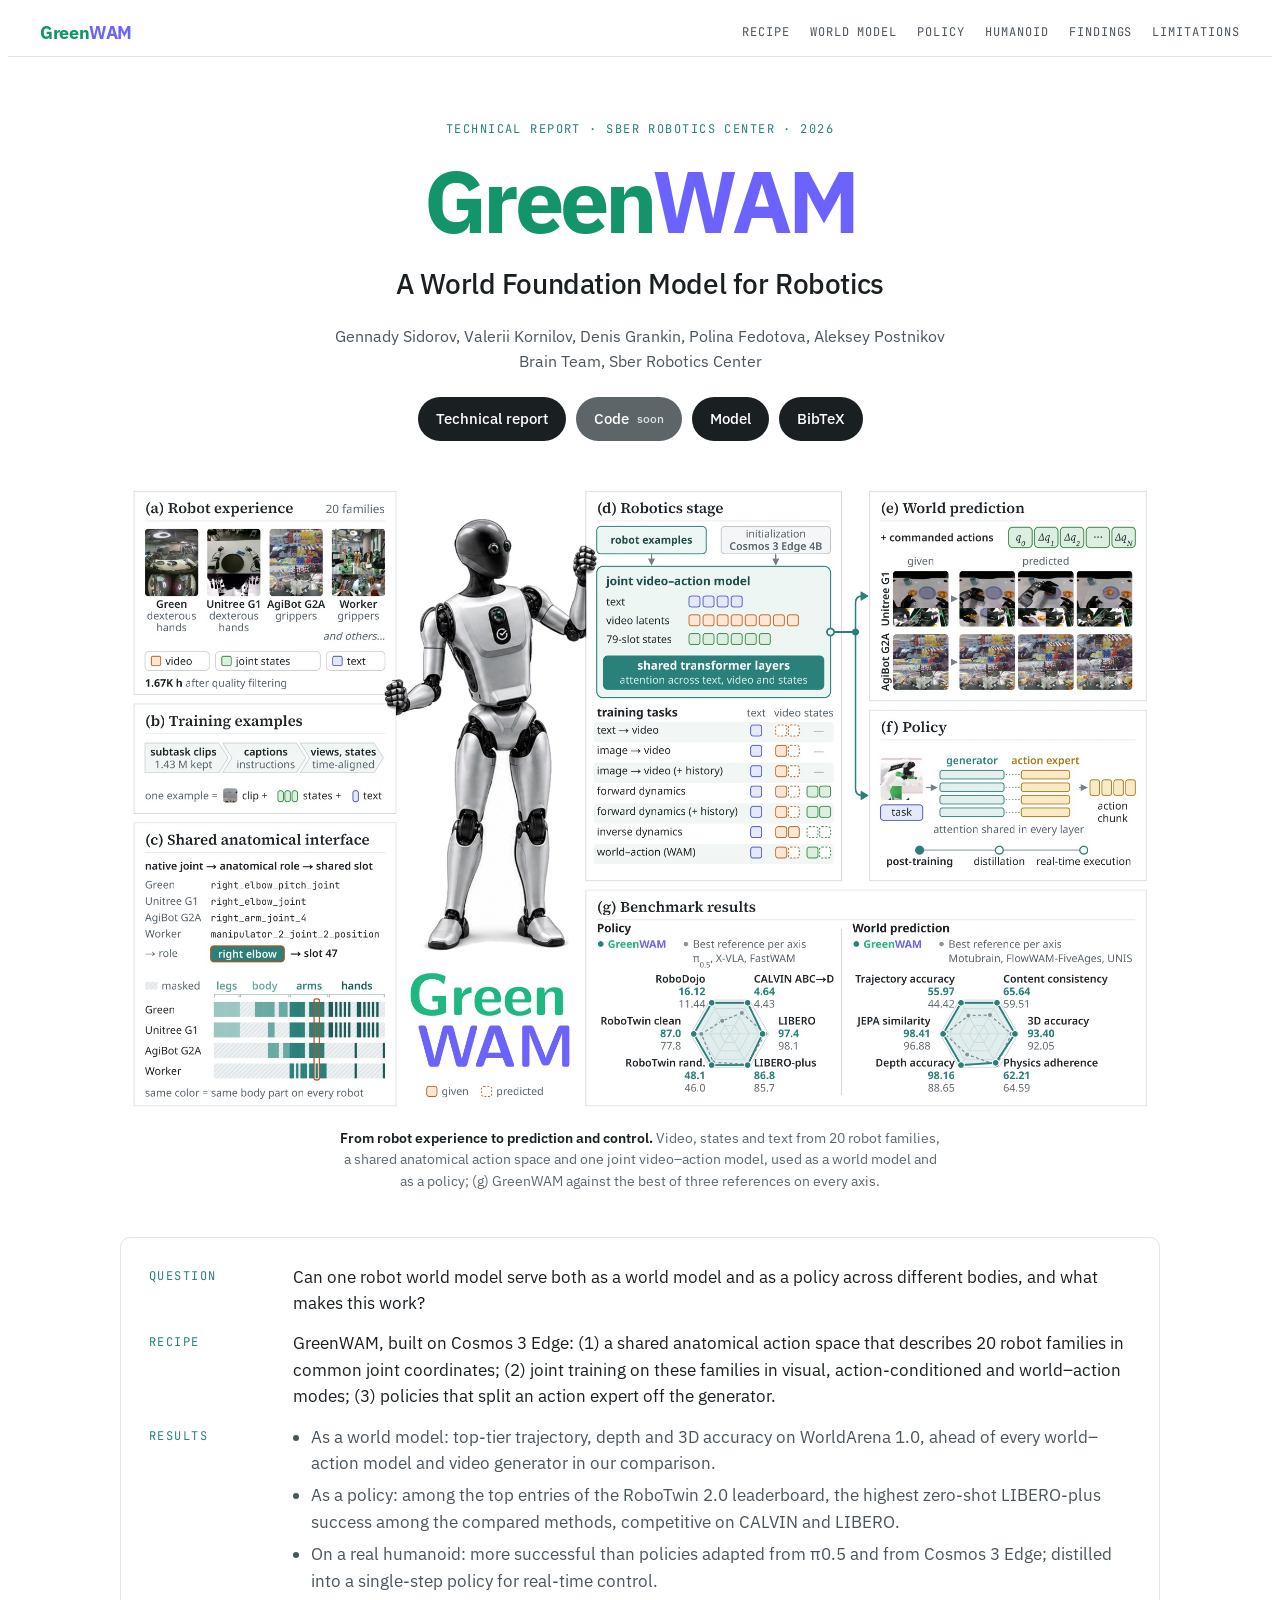
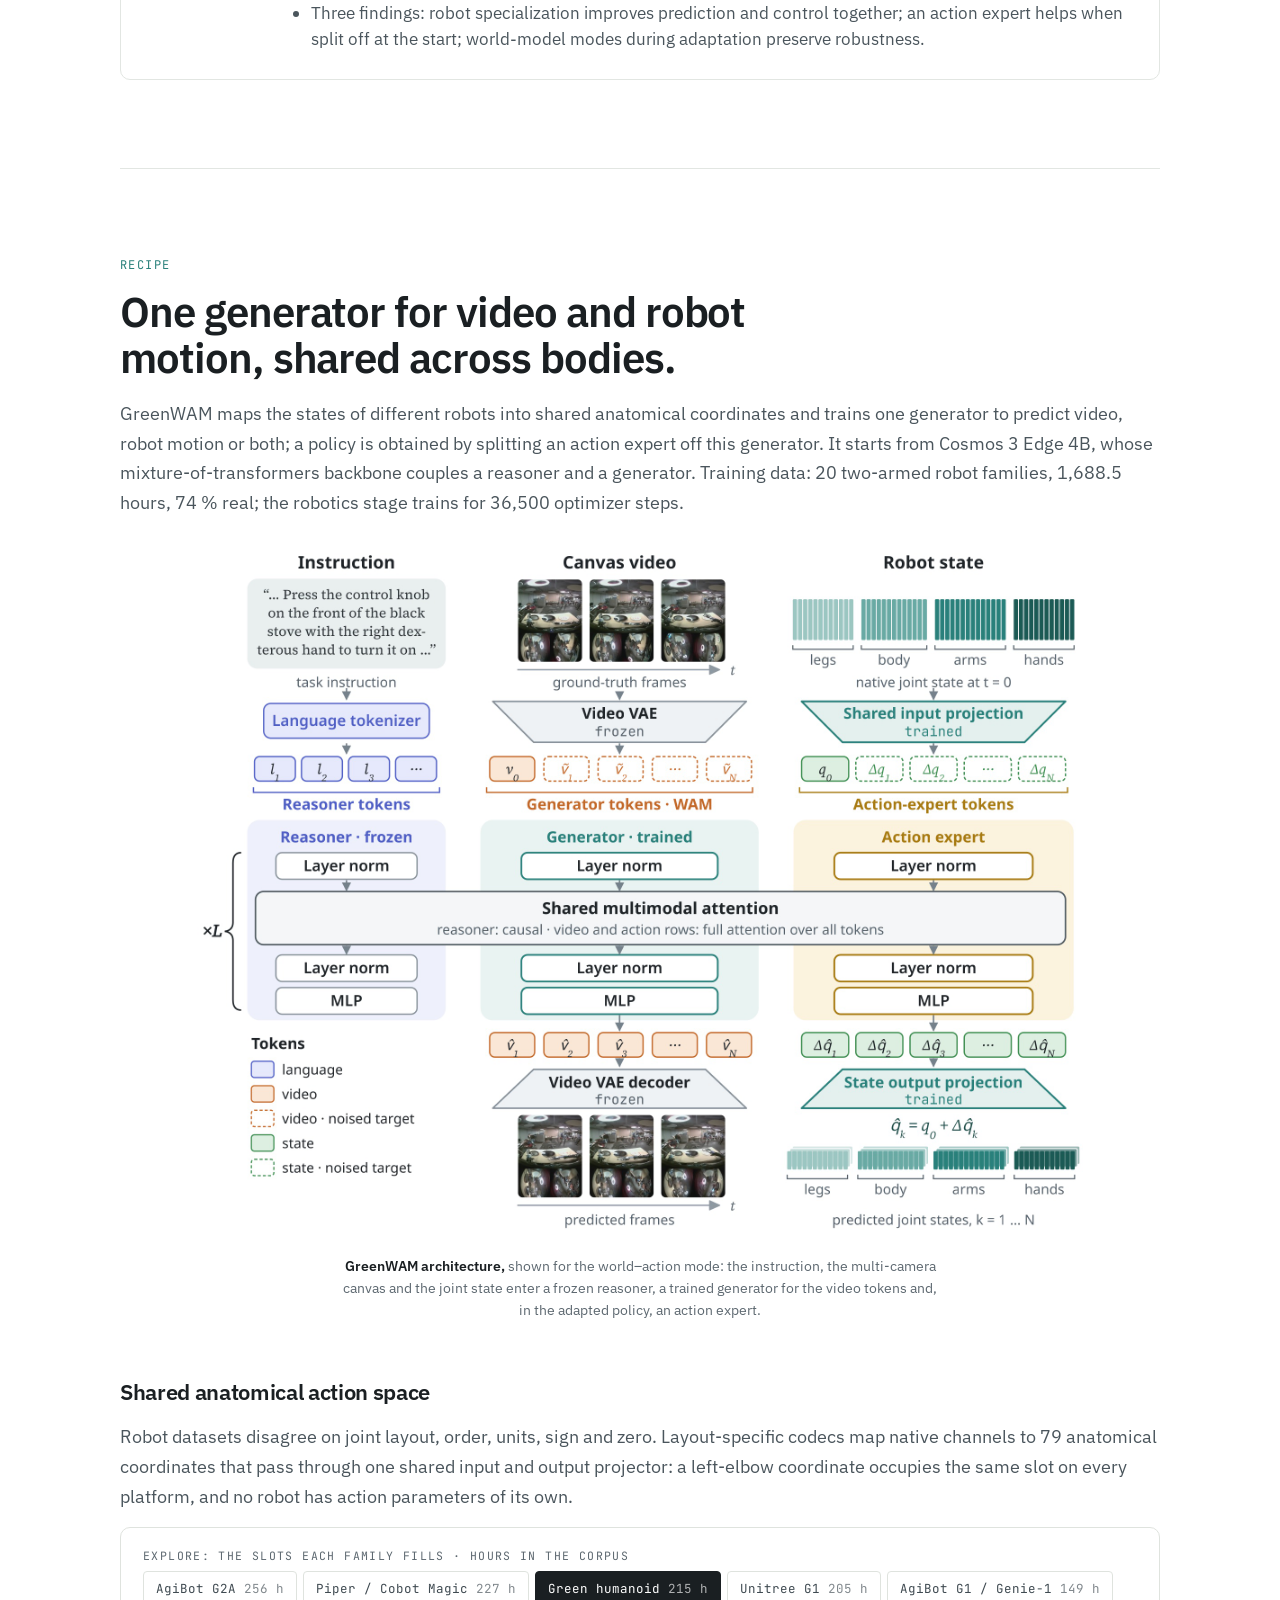
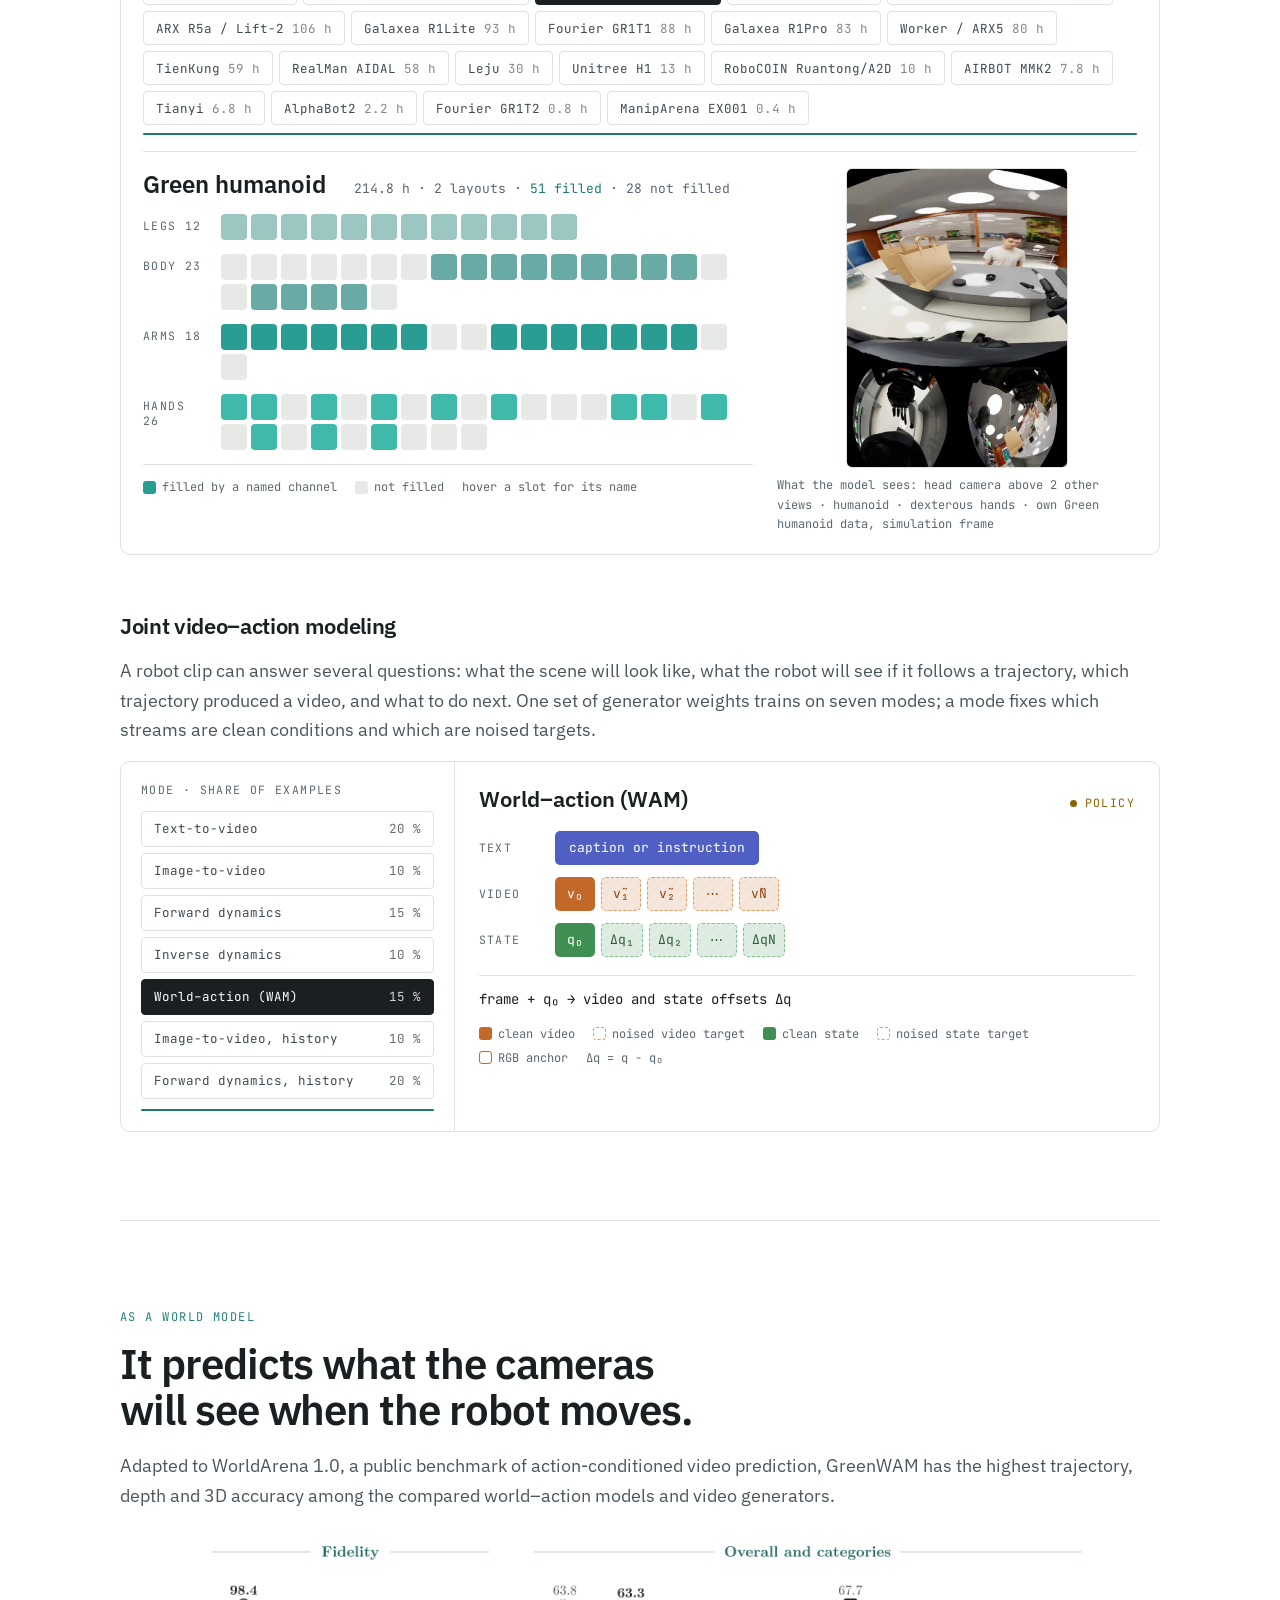
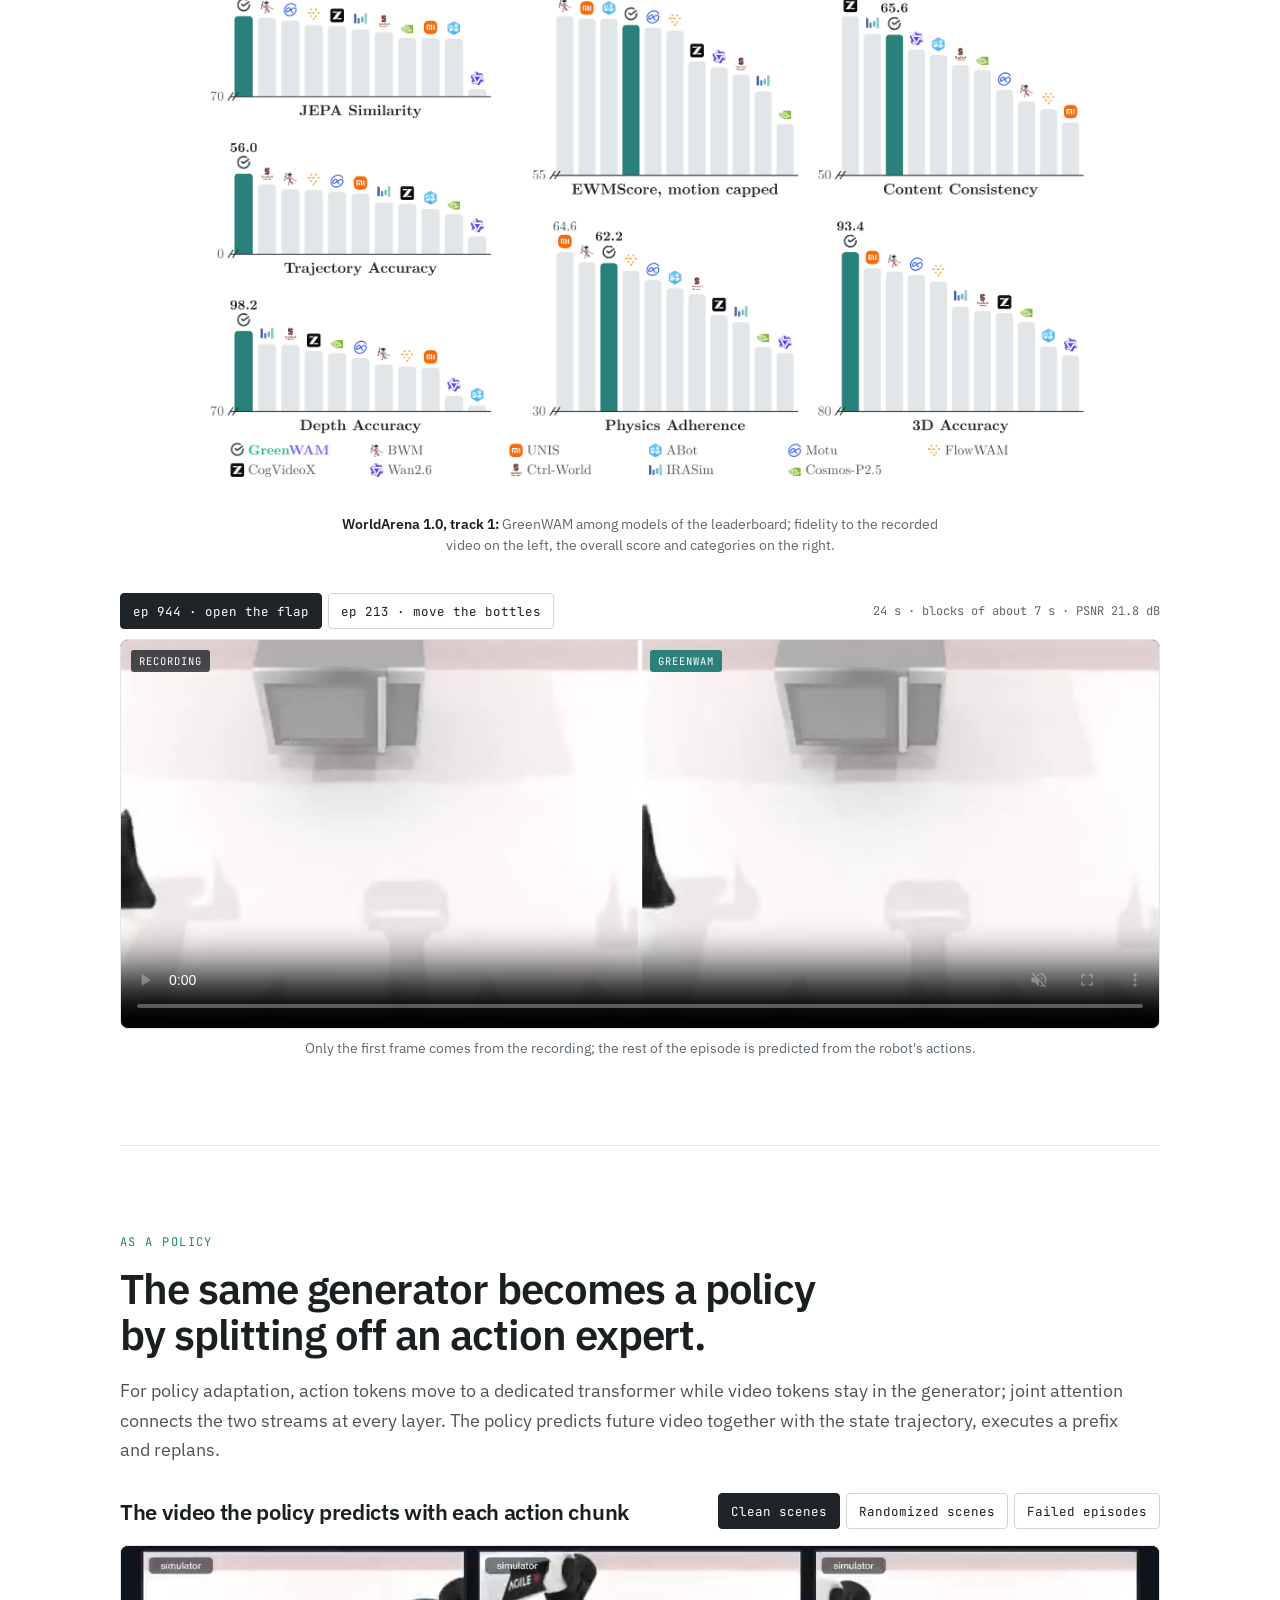
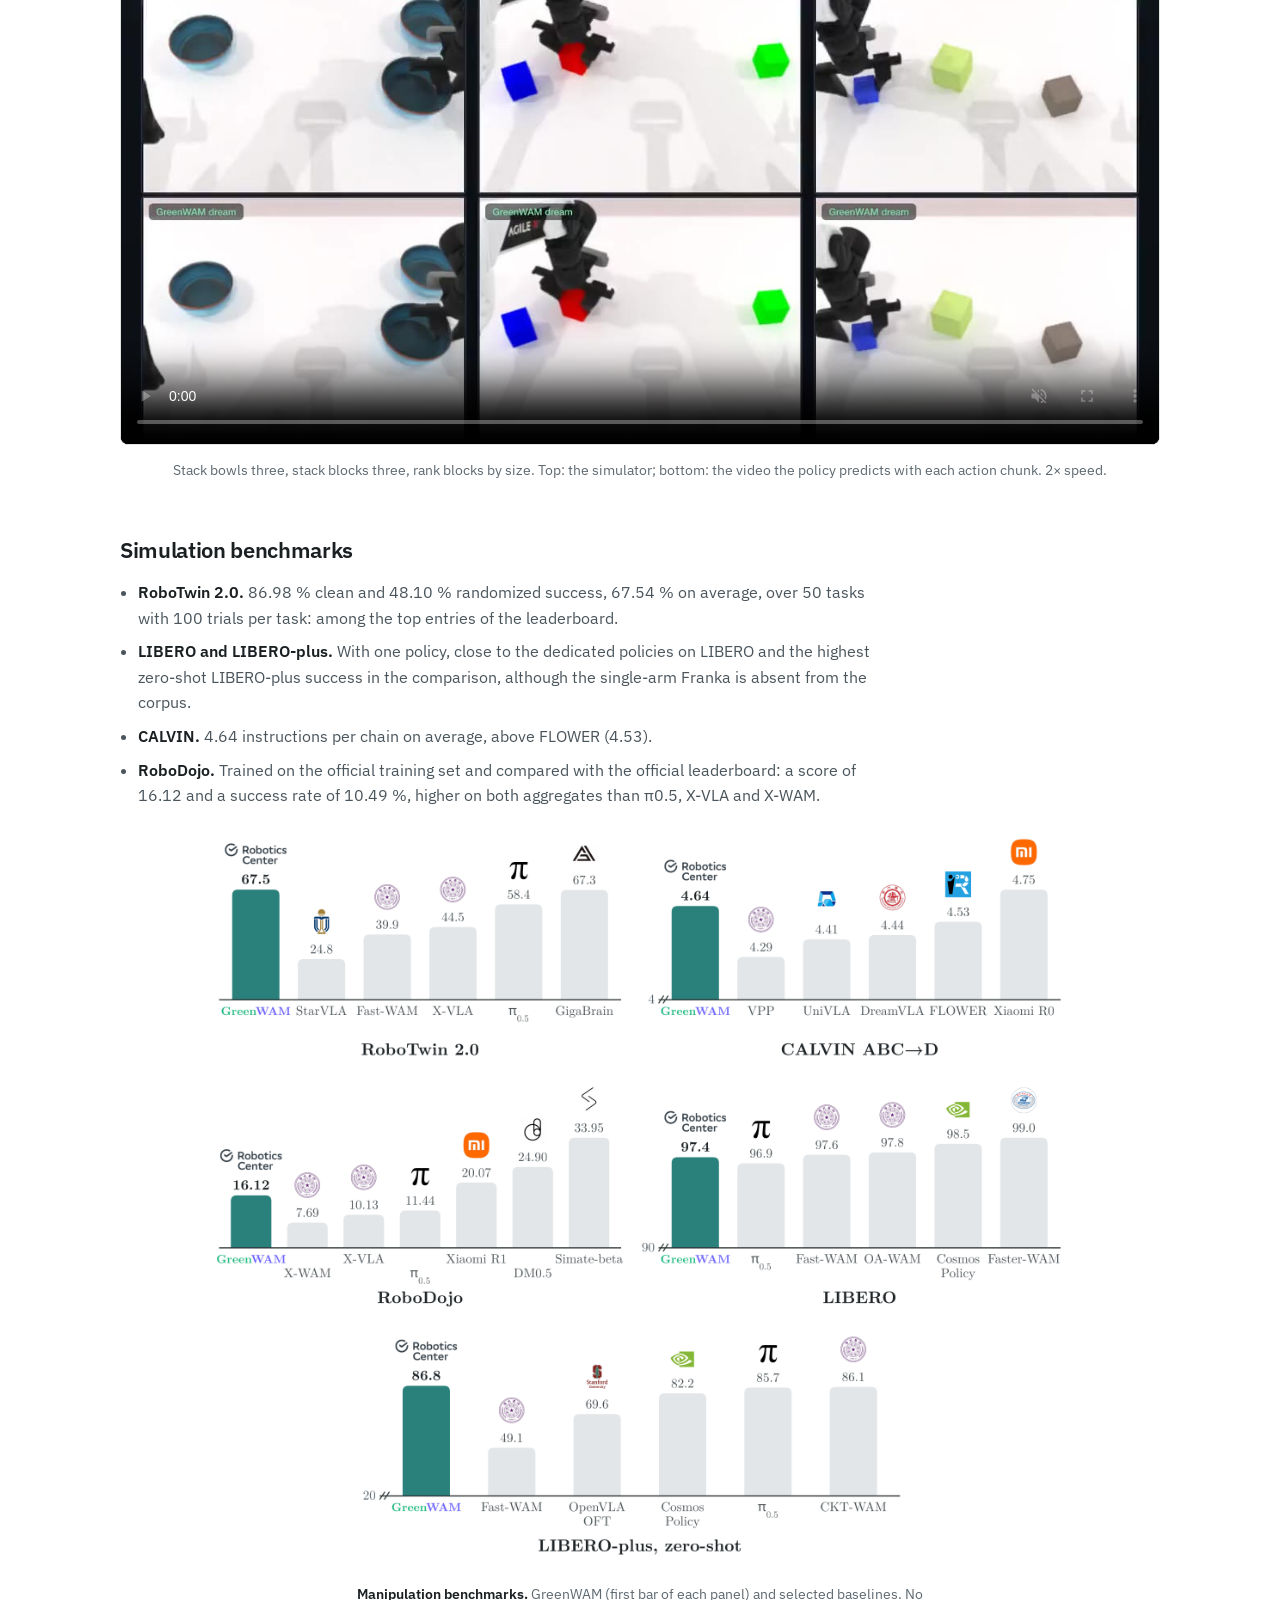
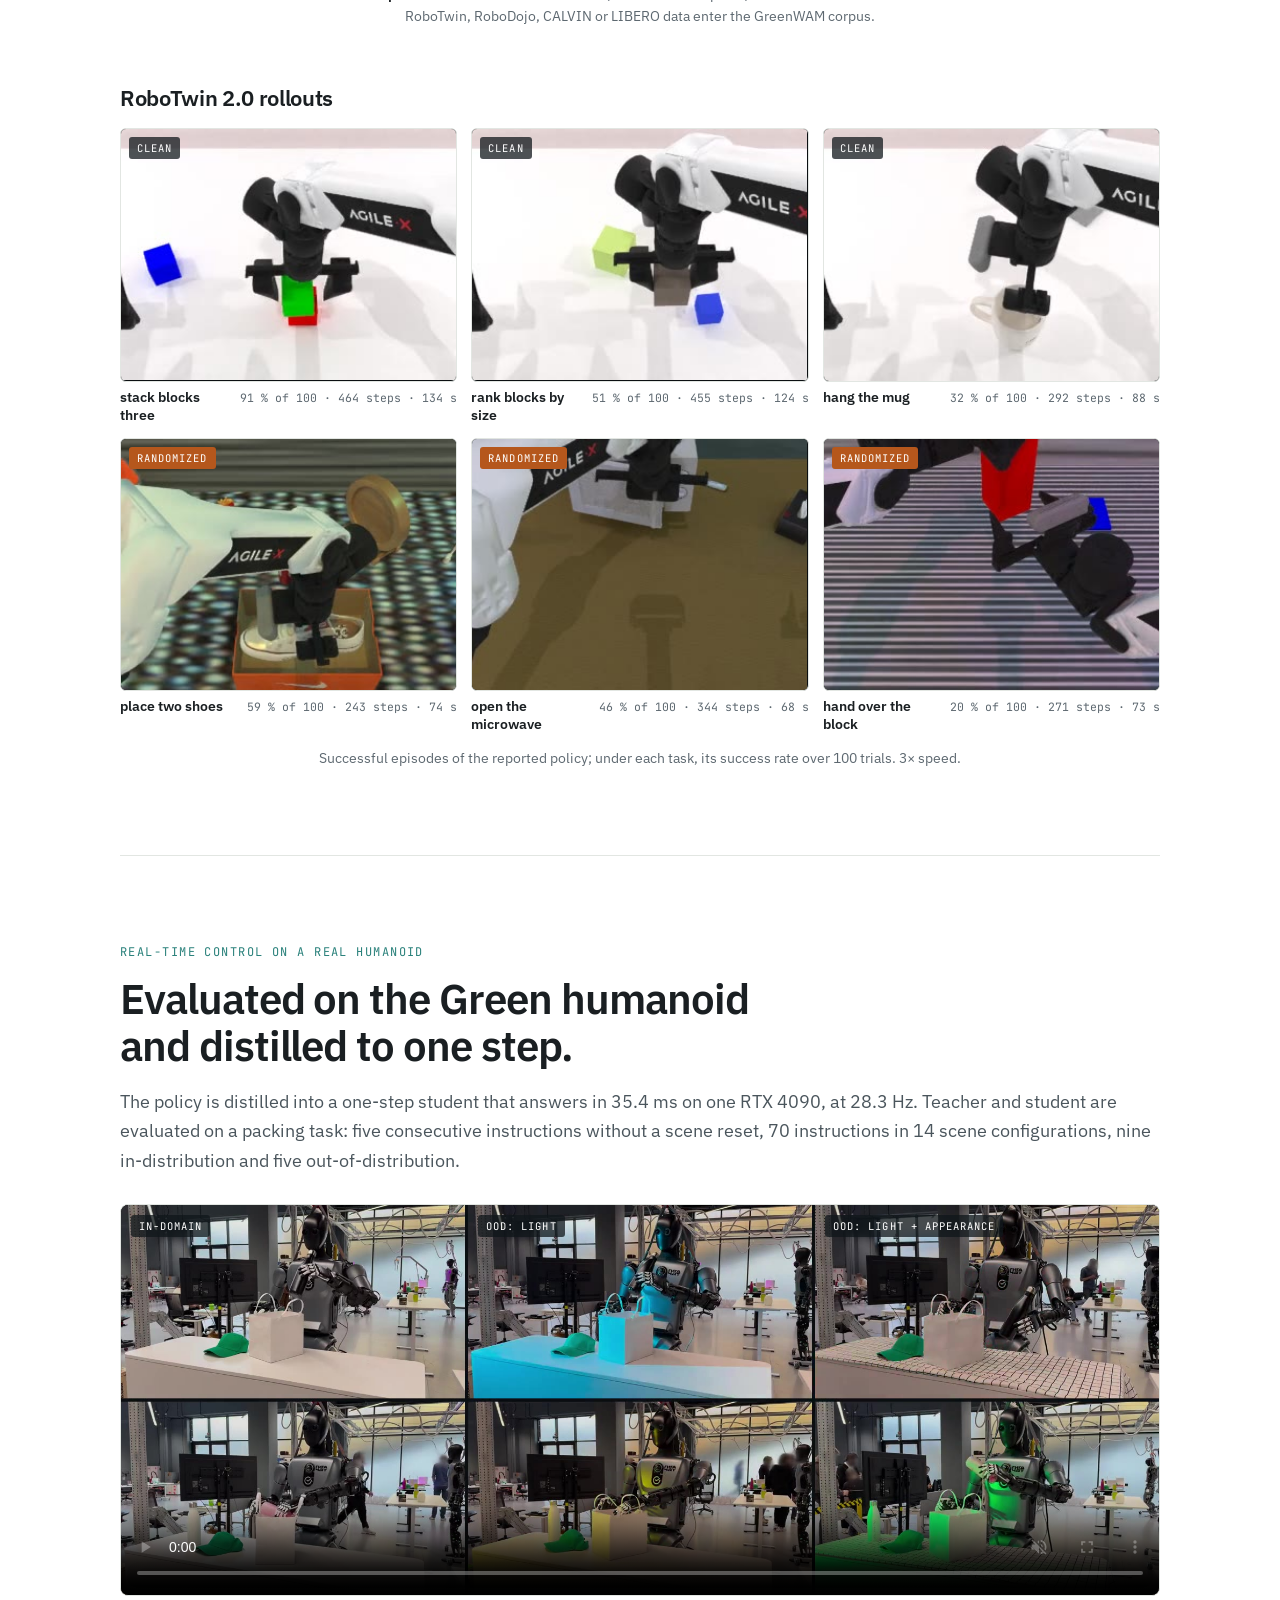
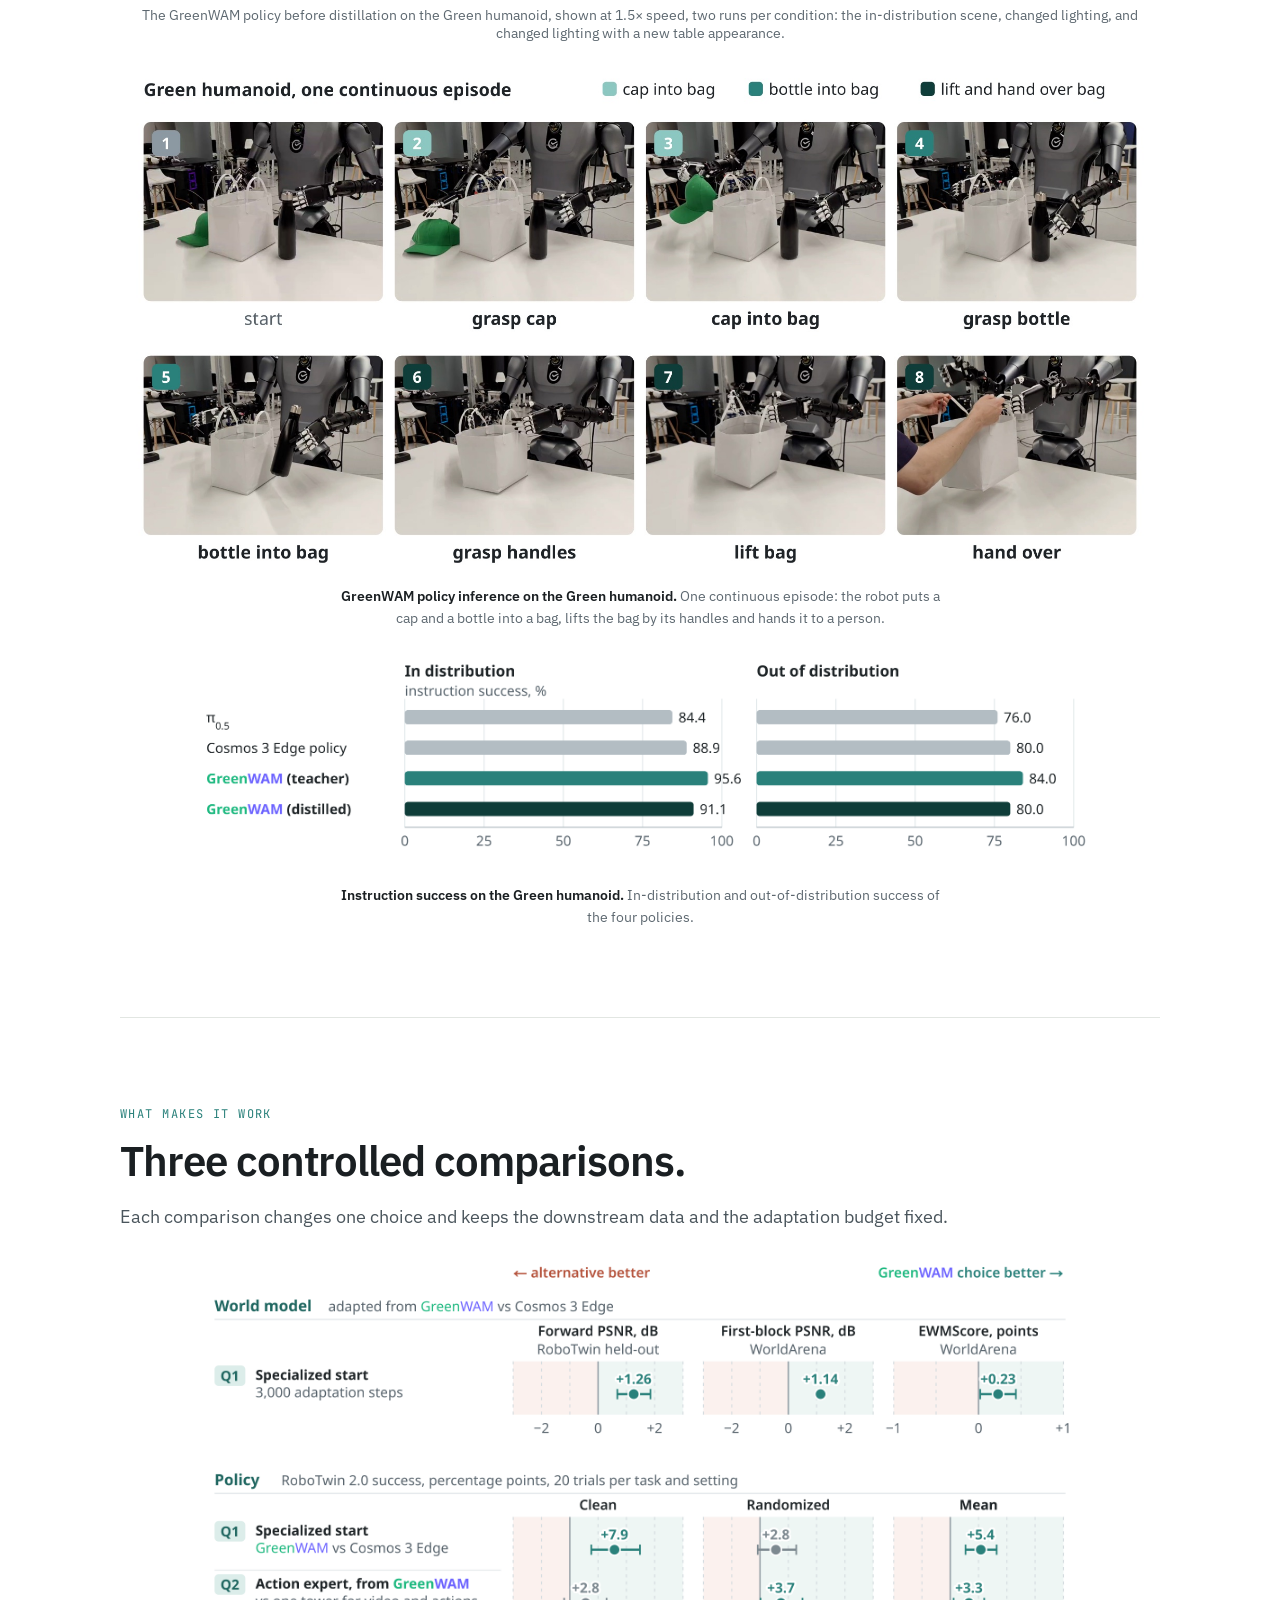
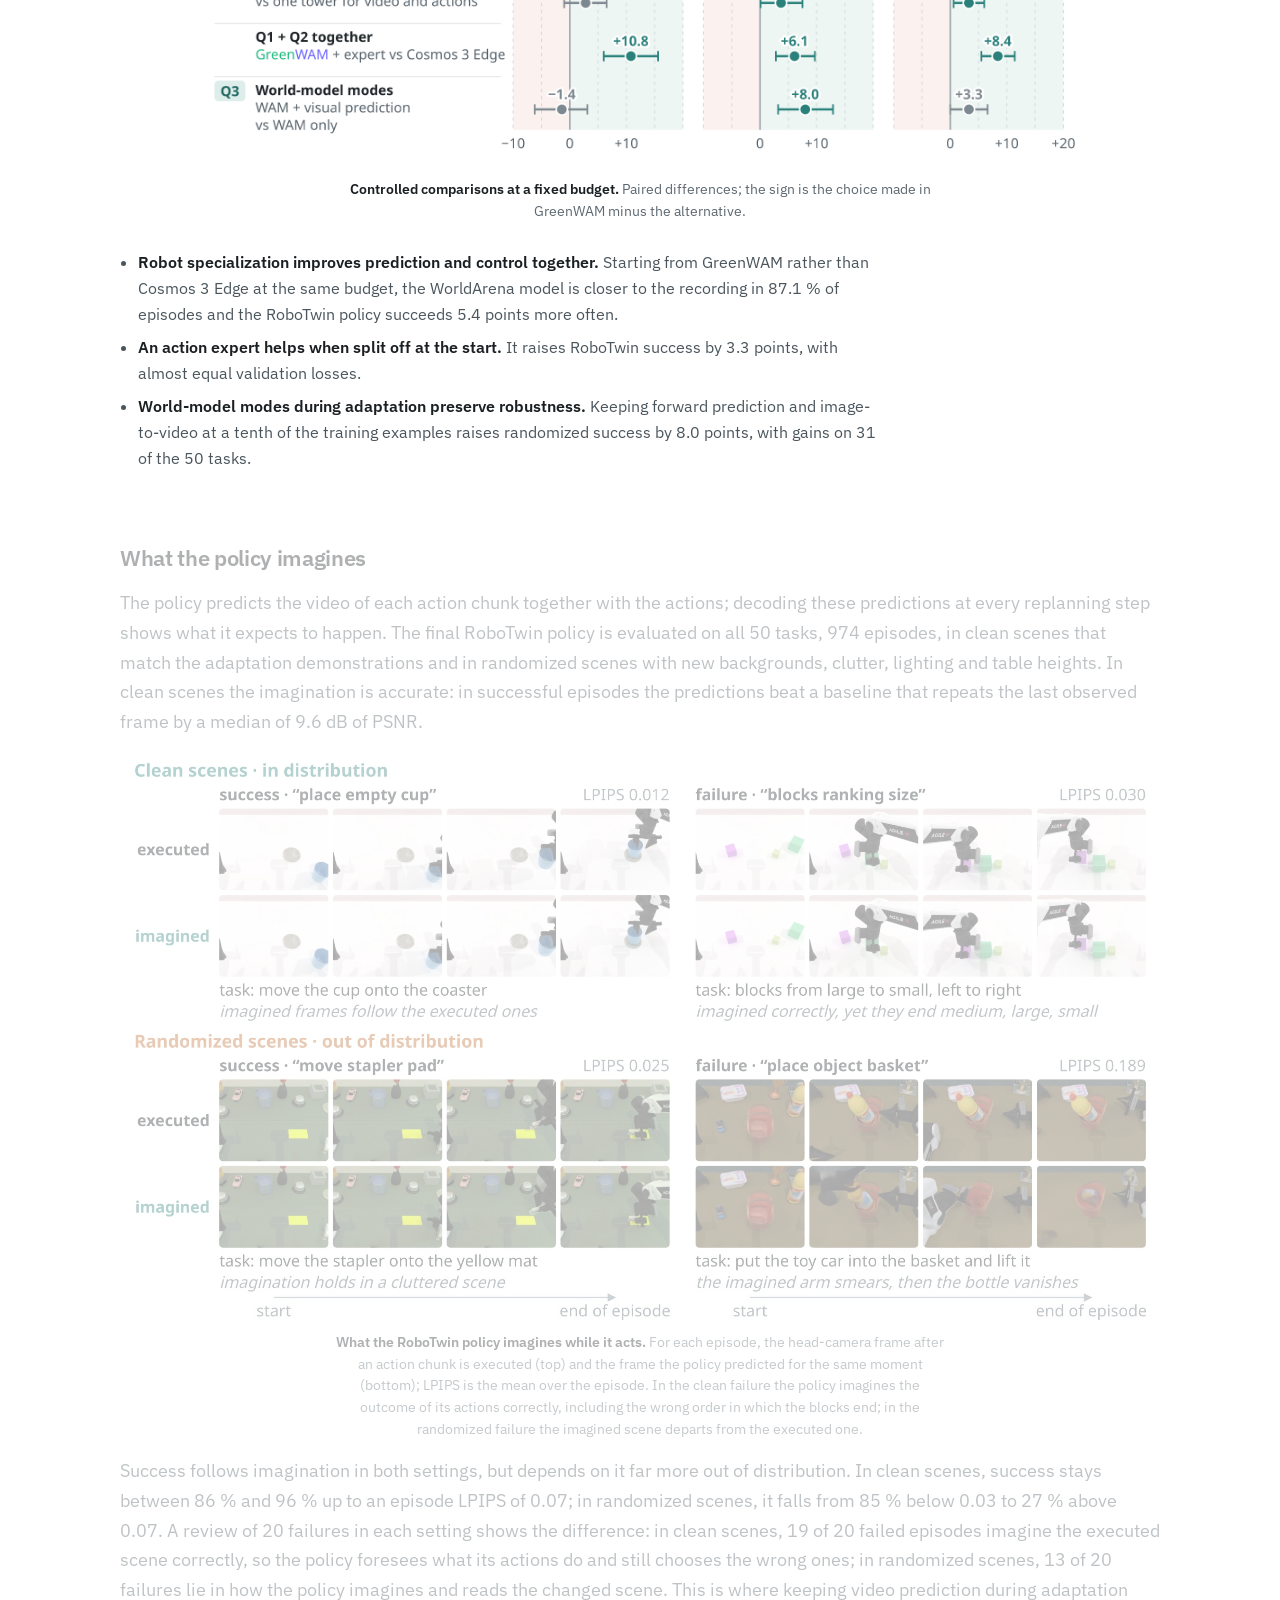
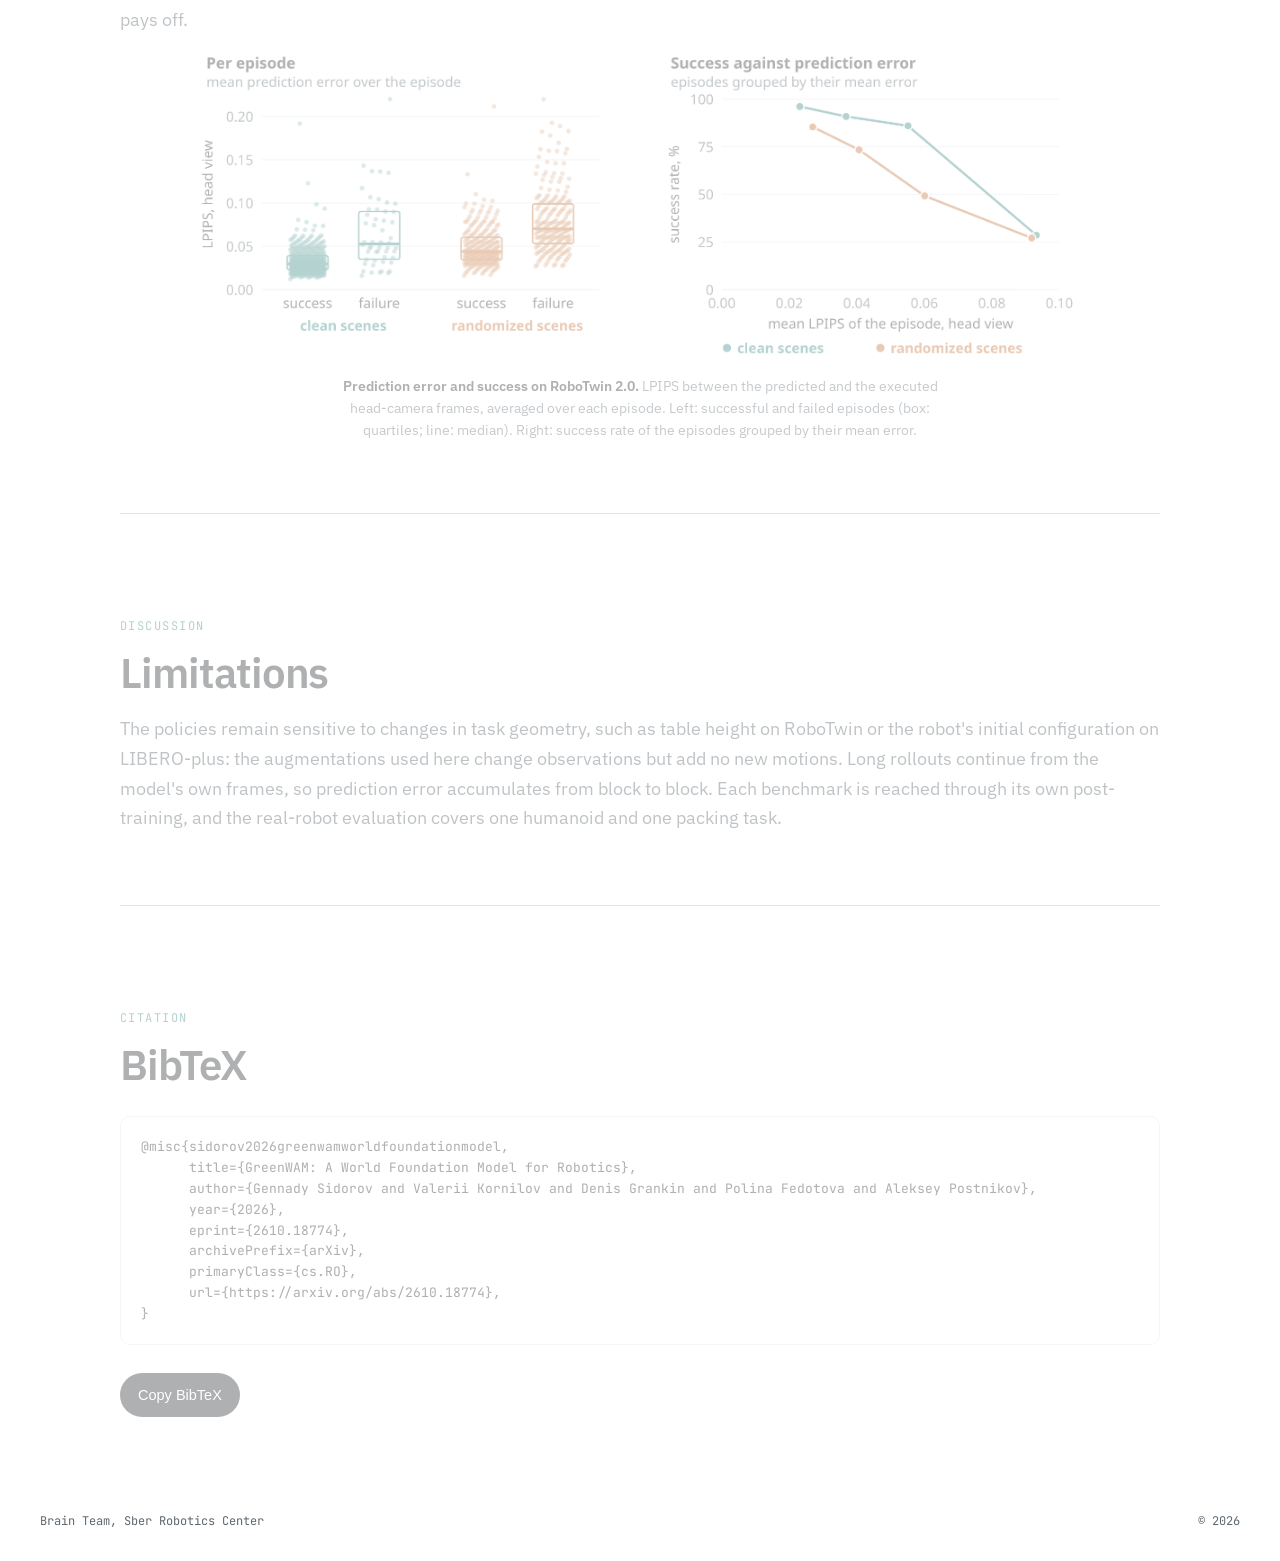
==== commit 6bebc73b: "GreenWAM: citation of arXiv 2610.18774" ====
--- a/GreenWAM/index.html
+++ b/GreenWAM/index.html
@@ -224,11 +224,14 @@
 
 <section id="cite" class="tint"><div class="wrap"><div class="colw sec2">
   <div class="blk" style="gap:10px"><p class="kick2">Citation</p><h2 class="h2b">BibTeX</h2></div>
-  <div style="border:1px solid var(--line);border-radius:10px;padding:20px;background:#ffffff;overflow-x:auto"><pre class="bib" id="bib">@misc{sidorov2026greenwam,
-      title={GreenWAM: A World Foundation Model for Robotics},
+  <div style="border:1px solid var(--line);border-radius:10px;padding:20px;background:#ffffff;overflow-x:auto"><pre class="bib" id="bib">@misc{sidorov2026greenwamworldfoundationmodel,
+      title={GreenWAM: A World Foundation Model for Robotics}, 
       author={Gennady Sidorov and Valerii Kornilov and Denis Grankin and Polina Fedotova and Aleksey Postnikov},
       year={2026},
-      url={https://greenvla.github.io/GreenWAM},
+      eprint={2610.18774},
+      archivePrefix={arXiv},
+      primaryClass={cs.RO},
+      url={https://arxiv.org/abs/2610.18774}, 
 }</pre></div><div><button type="button" class="btn2" data-act="copybib" id="copyBib" style="border:0;cursor:pointer">Copy BibTeX</button></div>
 </div></div></section>
 </main>
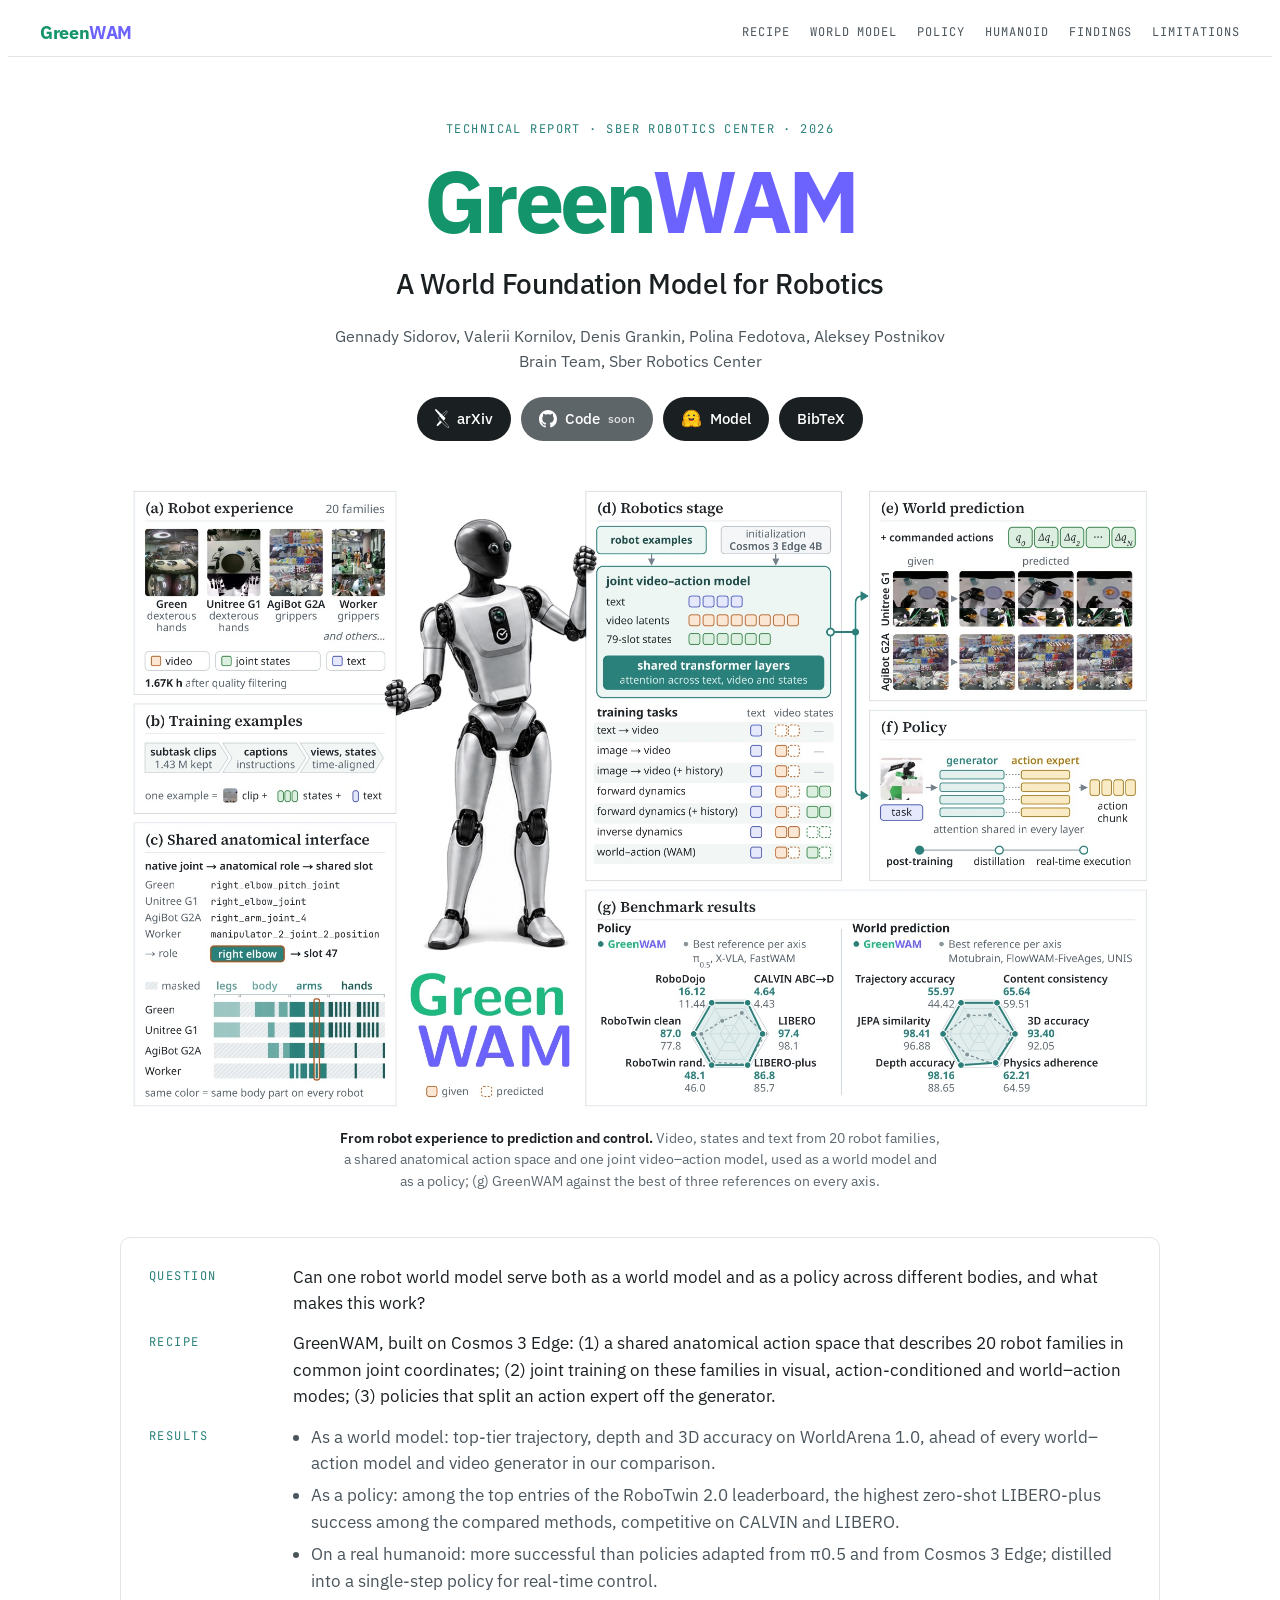
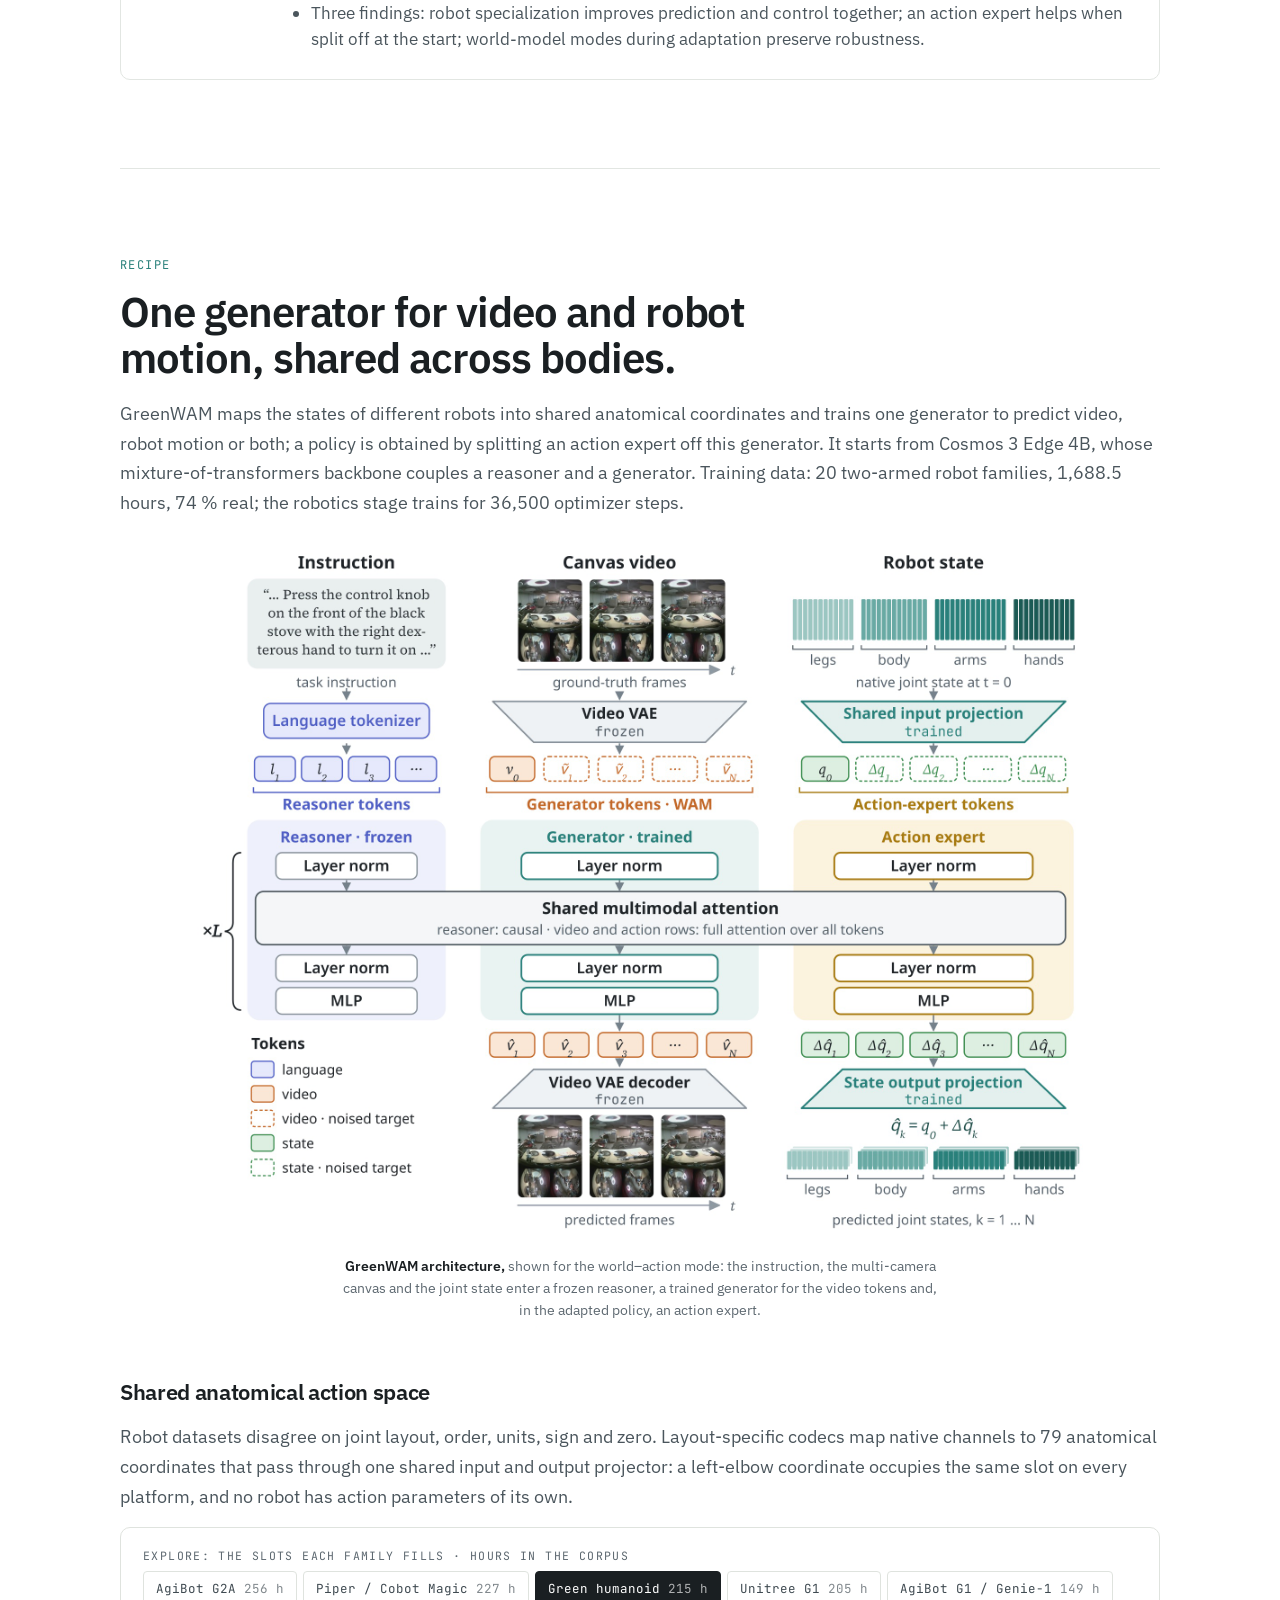
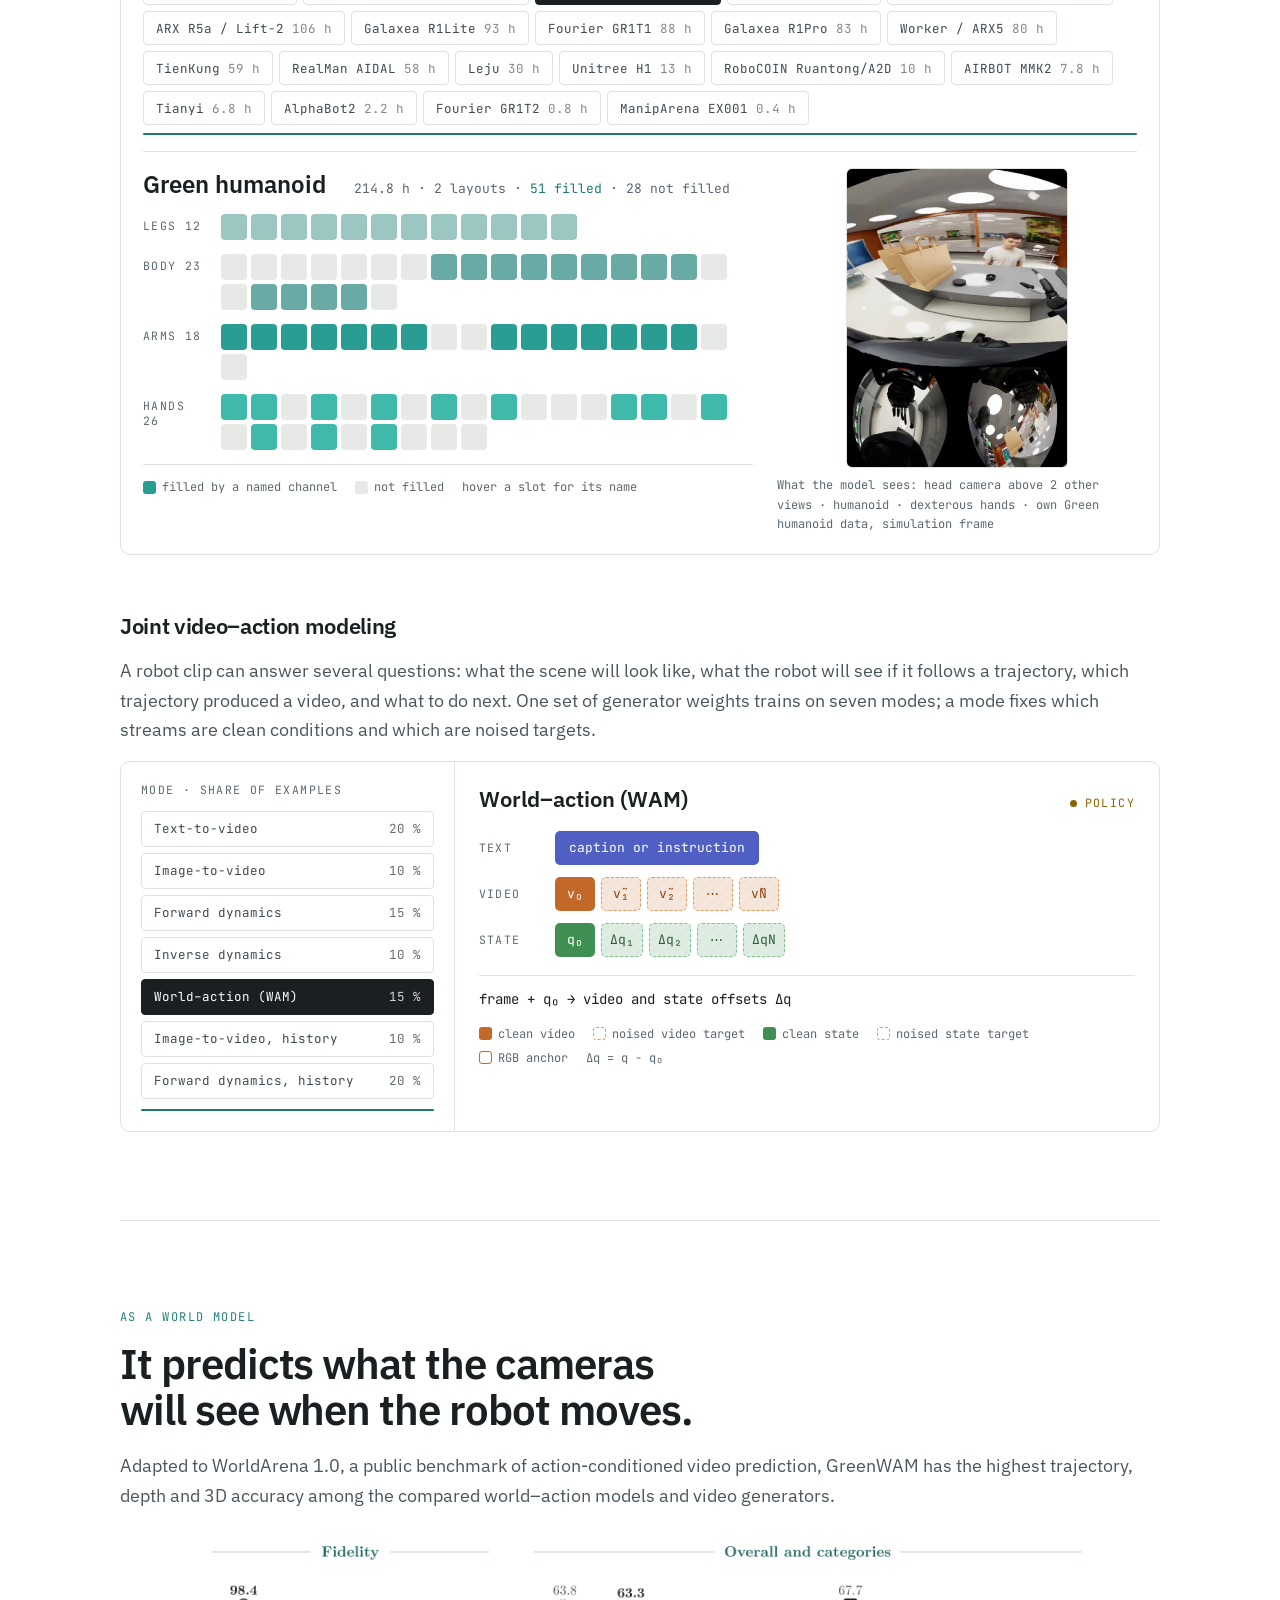
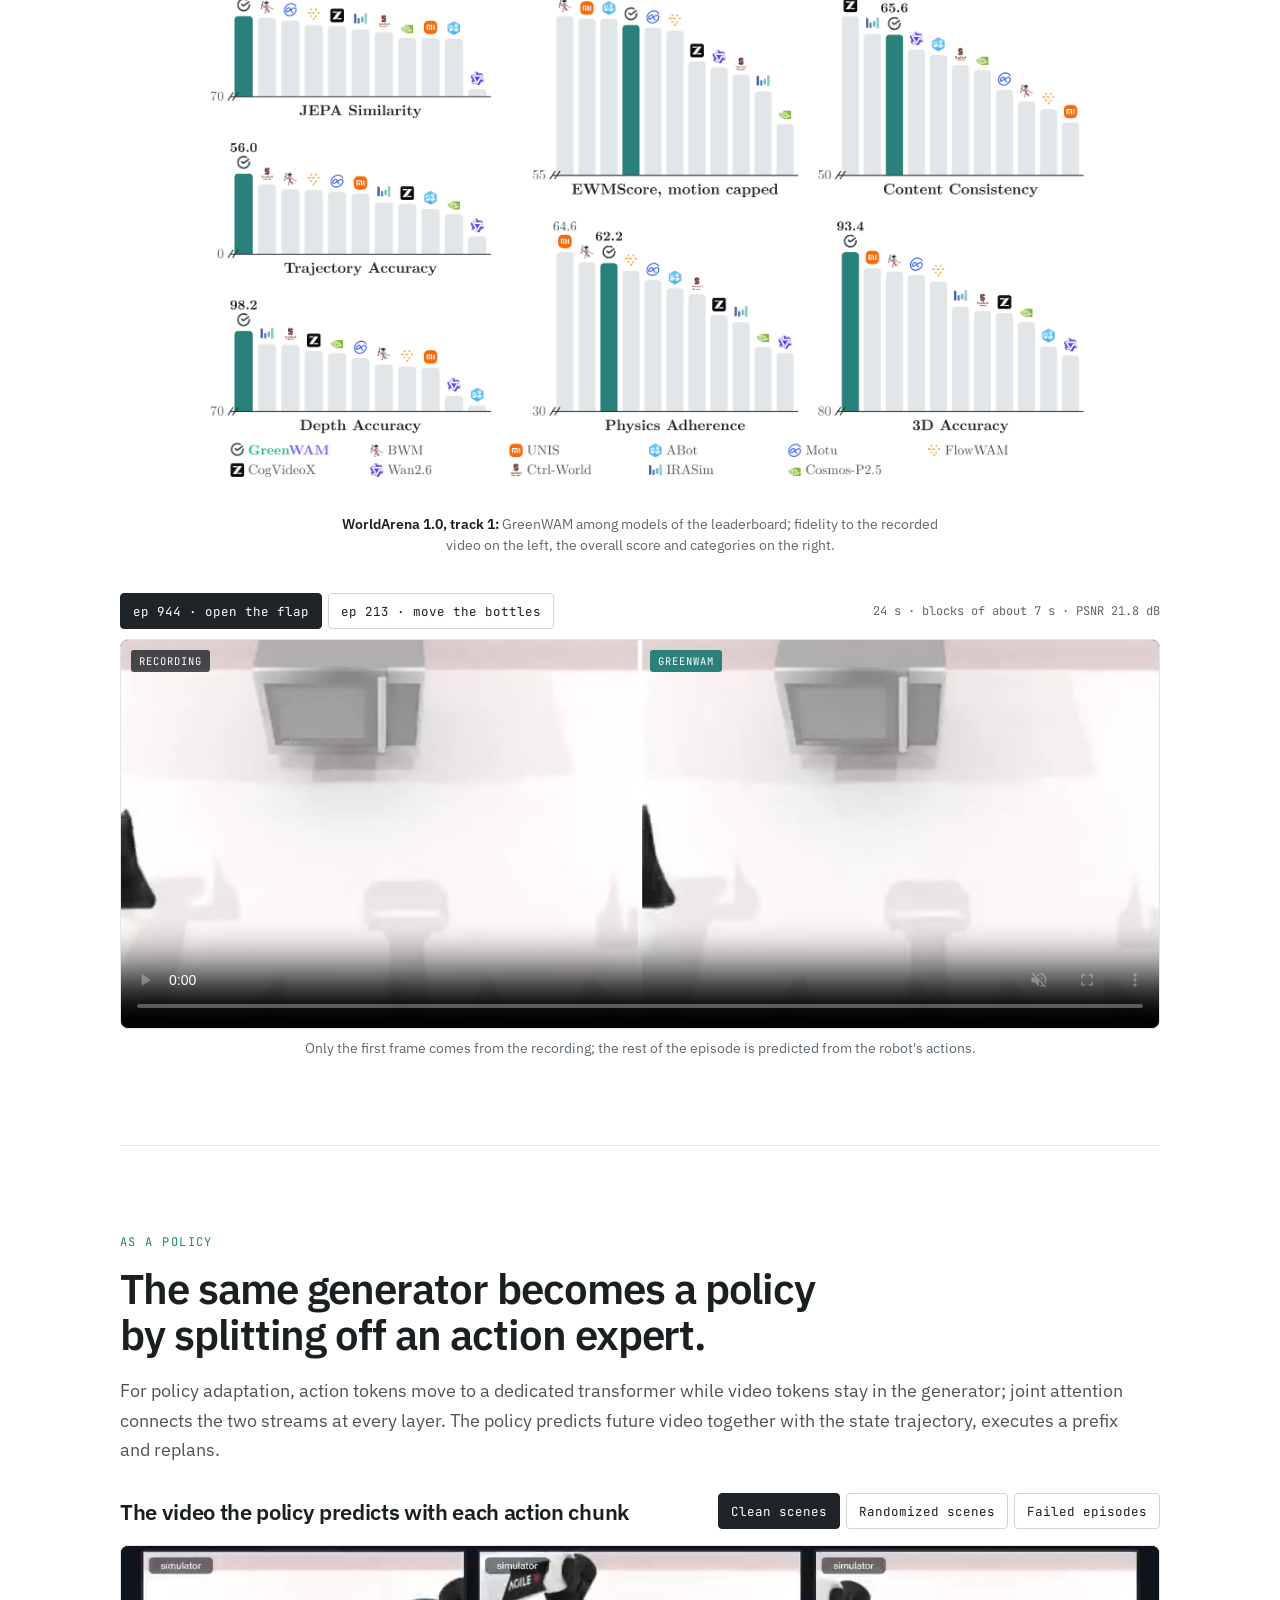
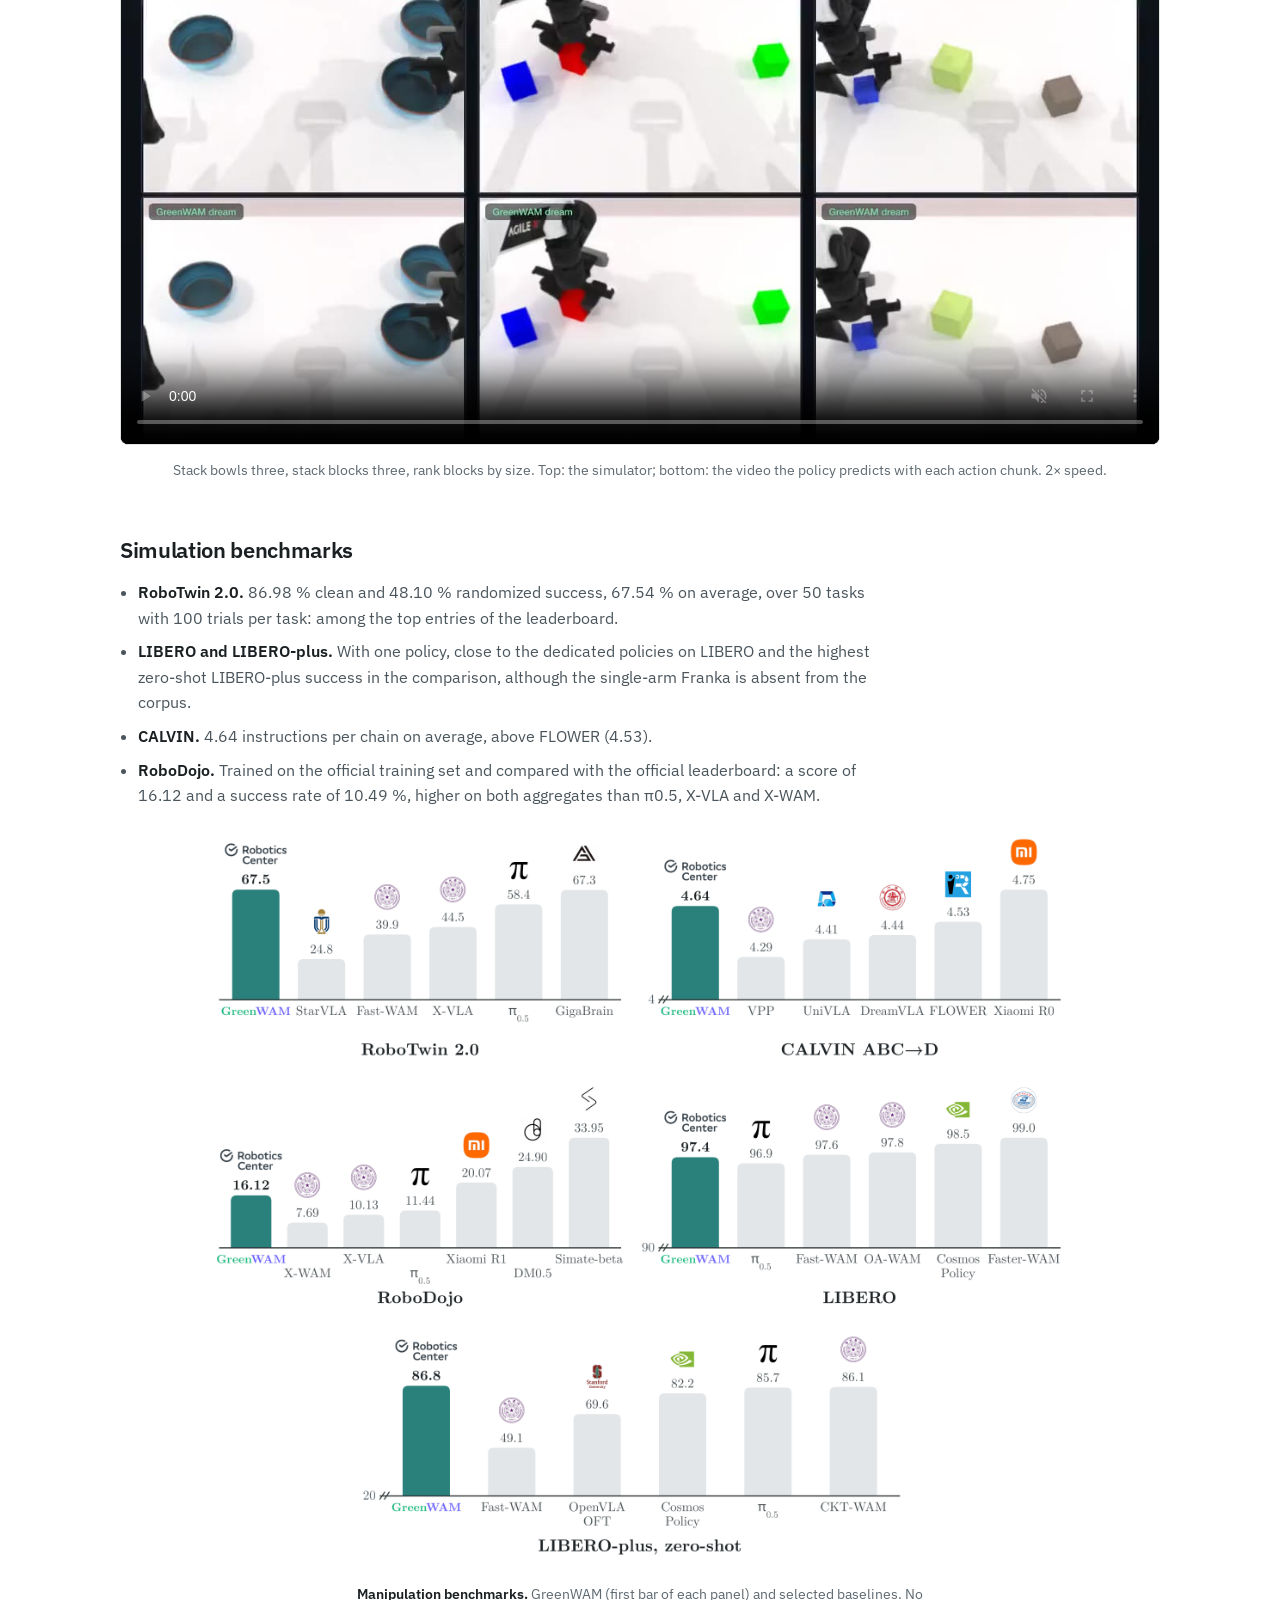
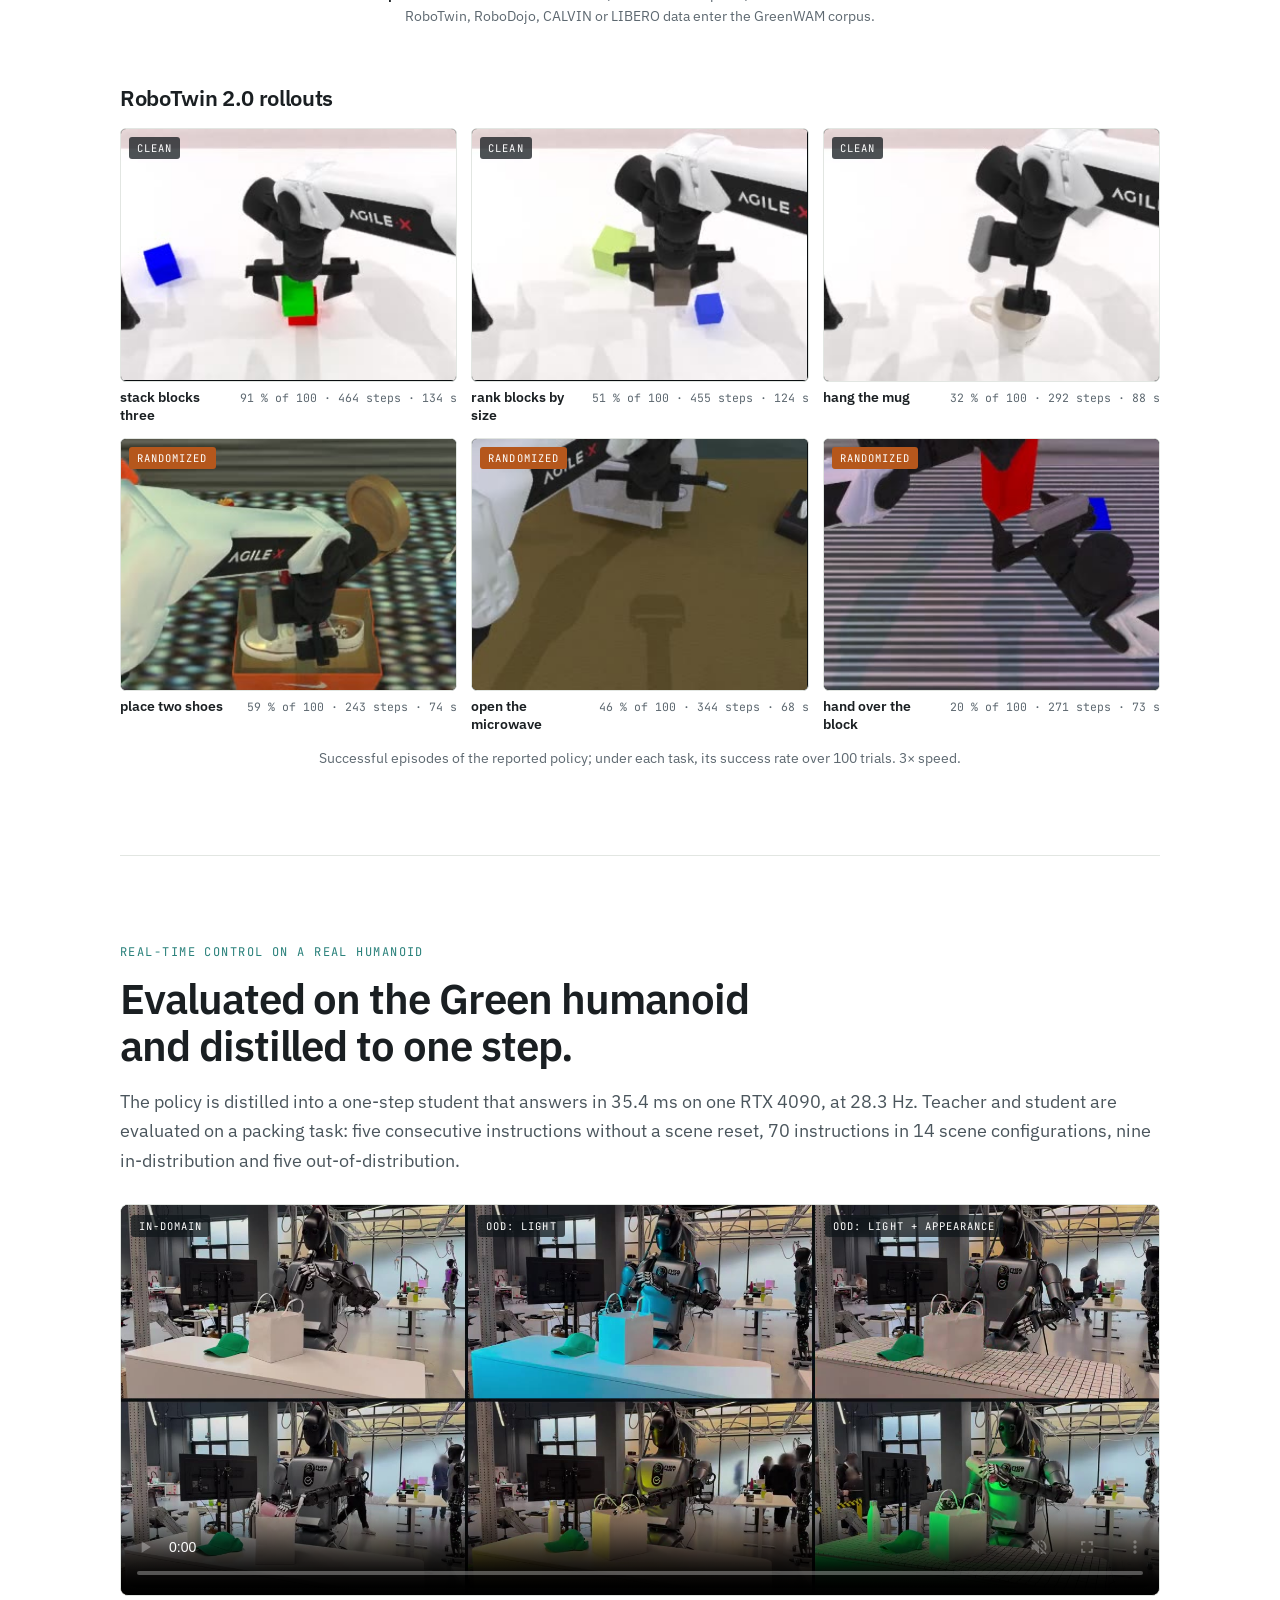
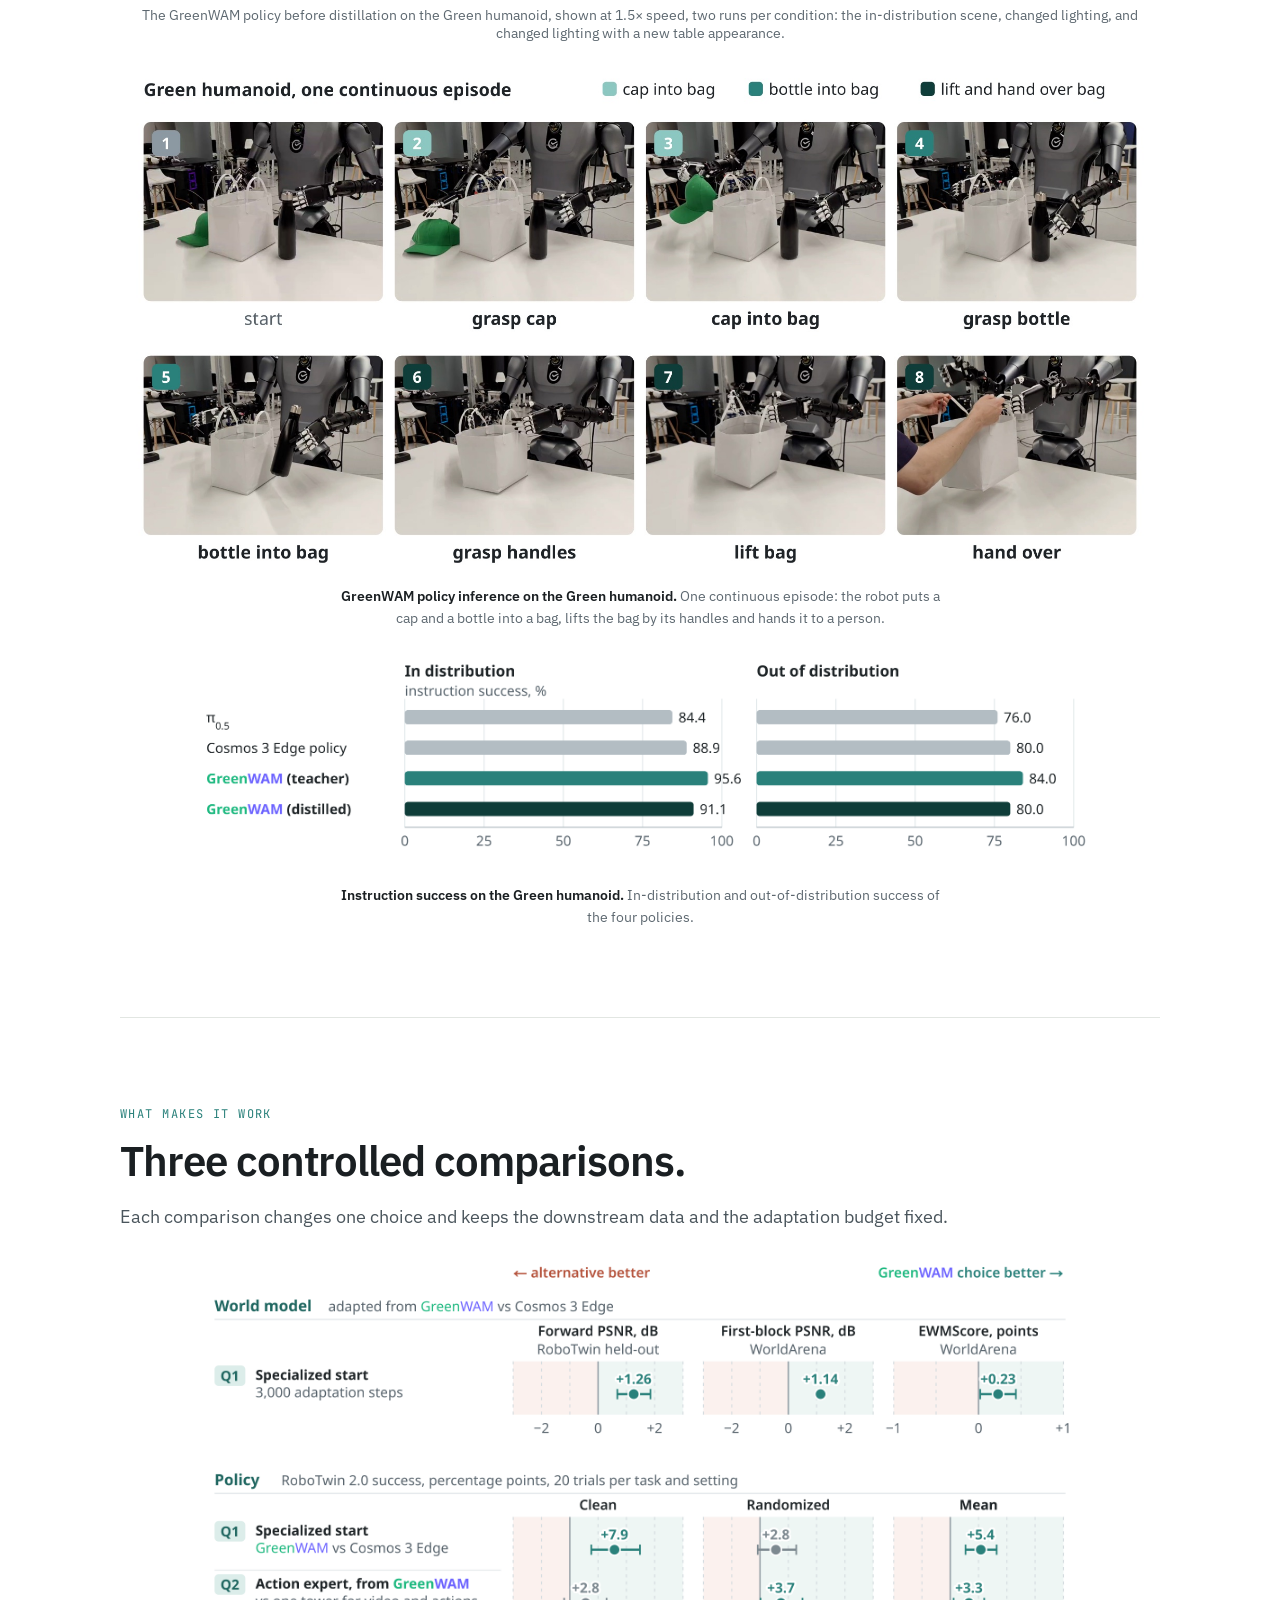
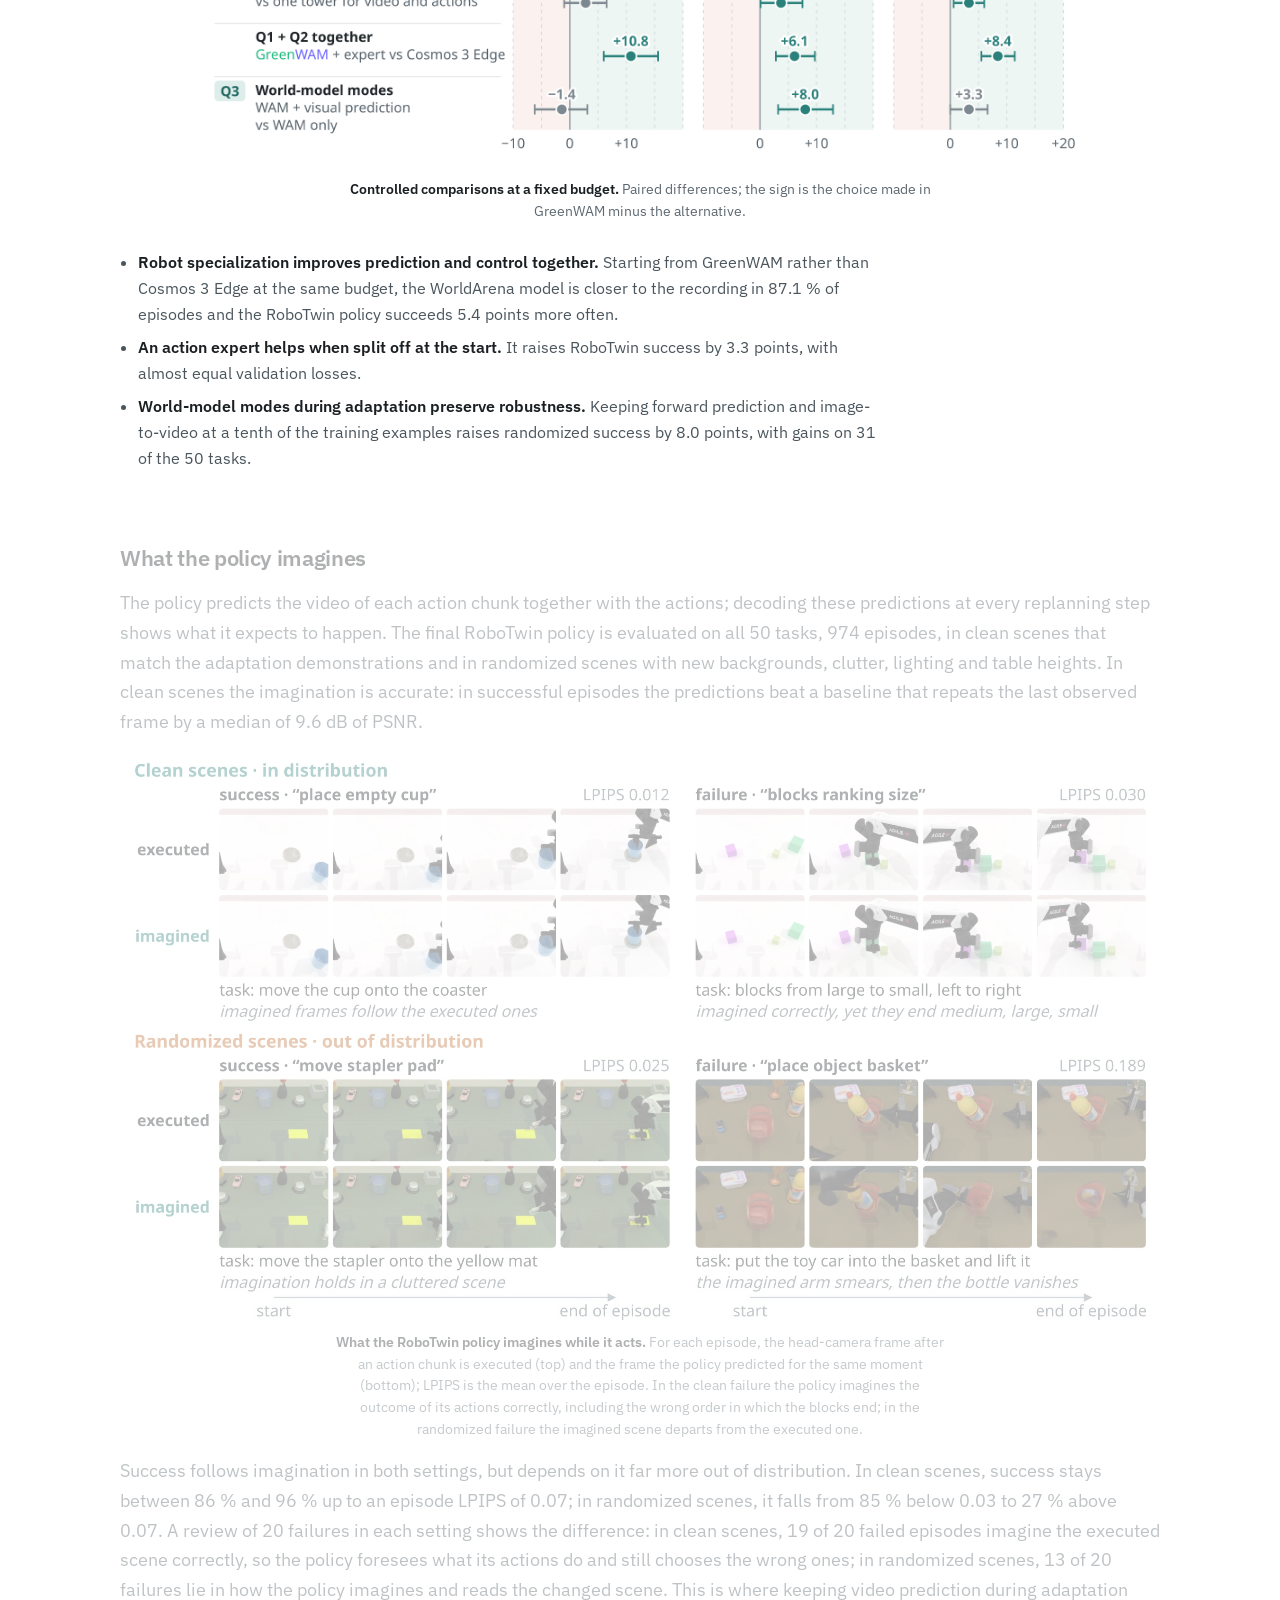
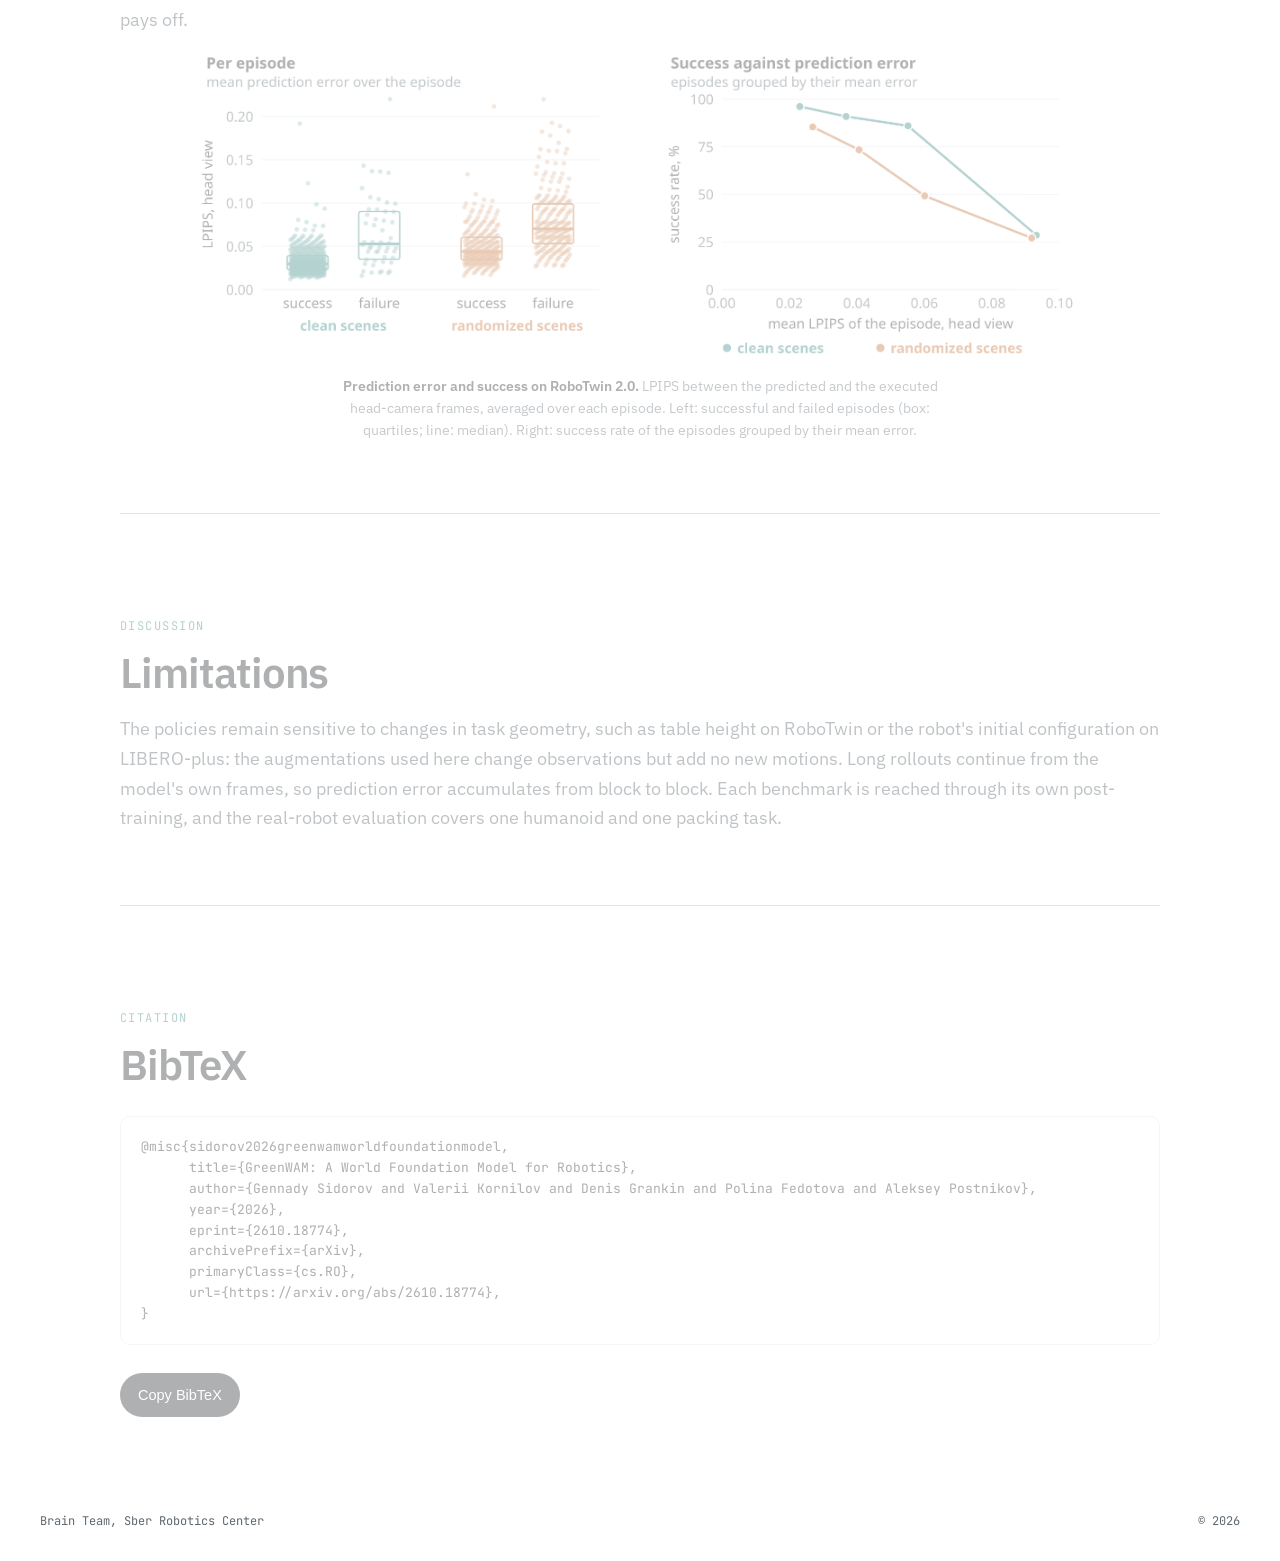
==== commit 3a2ca7f0: "GreenWAM: arXiv link and logos on the header buttons" ====
--- a/GreenWAM/index.html
+++ b/GreenWAM/index.html
@@ -144,7 +144,7 @@
   <h1 style="margin:0;font-size:clamp(52px,7vw,88px);line-height:.95;letter-spacing:-.045em;font-weight:700"><span class="g">Green</span><span class="w">WAM</span></h1>
   <p style="margin:0;font-size:clamp(20px,2.2vw,28px);font-weight:500;letter-spacing:-.015em">A World Foundation Model for Robotics</p>
   <p style="margin:0;font-size:16px;line-height:1.6;color:var(--muted)">Gennady Sidorov, Valerii Kornilov, Denis Grankin, Polina Fedotova, Aleksey Postnikov<br>Brain Team, Sber Robotics Center</p>
-  <div style="display:flex;flex-wrap:wrap;justify-content:center;gap:10px"><a class="btn2" href="#cite">Technical report</a><span class="btn2" aria-disabled="true" style="background:#5d6569;cursor:default">Code<span style="font-size:12px;opacity:.8">soon</span></span><a class="btn2" href="https://huggingface.co/SberRoboticsCenter/models">Model</a><a class="btn2" href="#cite">BibTeX</a></div>
+  <div style="display:flex;flex-wrap:wrap;justify-content:center;gap:10px"><a class="btn2" href="https://arxiv.org/abs/2610.18774"><img src="media/logo-arxiv.svg" alt="" width="14" height="19" style="display:block">arXiv</a><span class="btn2" aria-disabled="true" style="background:#5d6569;cursor:default"><svg viewBox="0 0 16 16" width="18" height="18" fill="currentColor" aria-hidden="true"><path d="M8 0c4.42 0 8 3.58 8 8a8.013 8.013 0 0 1-5.45 7.59c-.4.08-.55-.17-.55-.38 0-.27.01-1.13.01-2.2 0-.75-.25-1.23-.54-1.48 1.78-.2 3.65-.88 3.65-3.95 0-.88-.31-1.59-.82-2.15.08-.2.36-1.02-.08-2.12 0 0-.67-.22-2.2.82-.64-.18-1.32-.27-2-.27-.68 0-1.36.09-2 .27-1.53-1.03-2.2-.82-2.2-.82-.44 1.1-.16 1.92-.08 2.12-.51.56-.82 1.28-.82 2.15 0 3.06 1.86 3.75 3.64 3.95-.23.2-.44.55-.51 1.07-.46.21-1.61.55-2.33-.66-.15-.24-.6-.83-1.23-.82-.67.01-.27.38.01.53.34.19.73.9.82 1.13.16.45.68 1.31 2.69.94 0 .67.01 1.3.01 1.49 0 .21-.15.45-.55.37A7.995 7.995 0 0 1 0 8c0-4.42 3.58-8 8-8Z"/></svg>Code<span style="font-size:12px;opacity:.8">soon</span></span><a class="btn2" href="https://huggingface.co/SberRoboticsCenter/models"><img src="media/logo-hf.svg" alt="" width="21" height="19" style="display:block">Model</a><a class="btn2" href="#cite">BibTeX</a></div>
   <div style="margin-top:22px;width:100%"><figure class="fg"><img src="media/rf_greenwm-overview.jpg" alt="From robot experience to prediction and control." loading="lazy"><figcaption><b>From robot experience to prediction and control.</b> Video, states and text from 20 robot families, a shared anatomical action space and one joint video–action model, used as a world model and as a policy; (g) GreenWAM against the best of three references on every axis.</figcaption></figure></div>
   <dl class="qa" style="margin-top:22px;width:100%">
     <dt>Question</dt><dd>Can one robot world model serve both as a world model and as a policy across different bodies, and what makes this work?</dd>
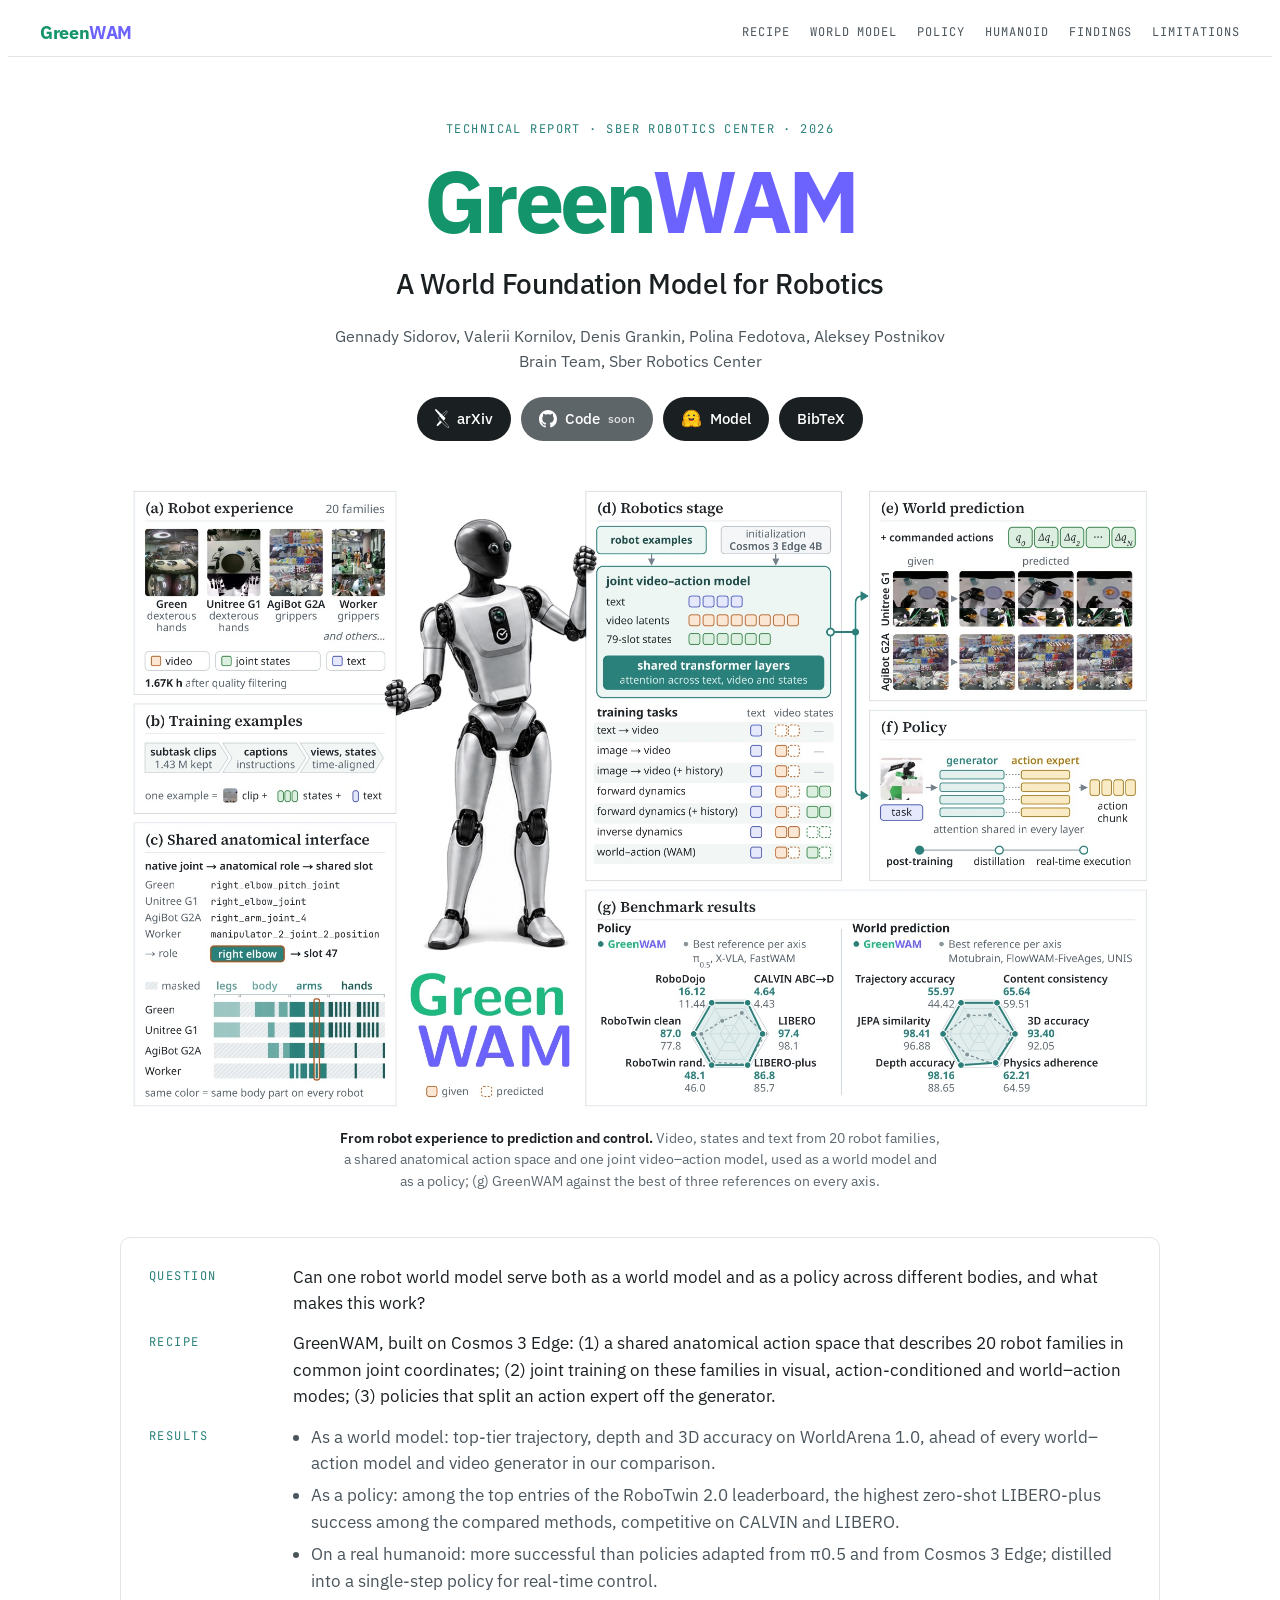
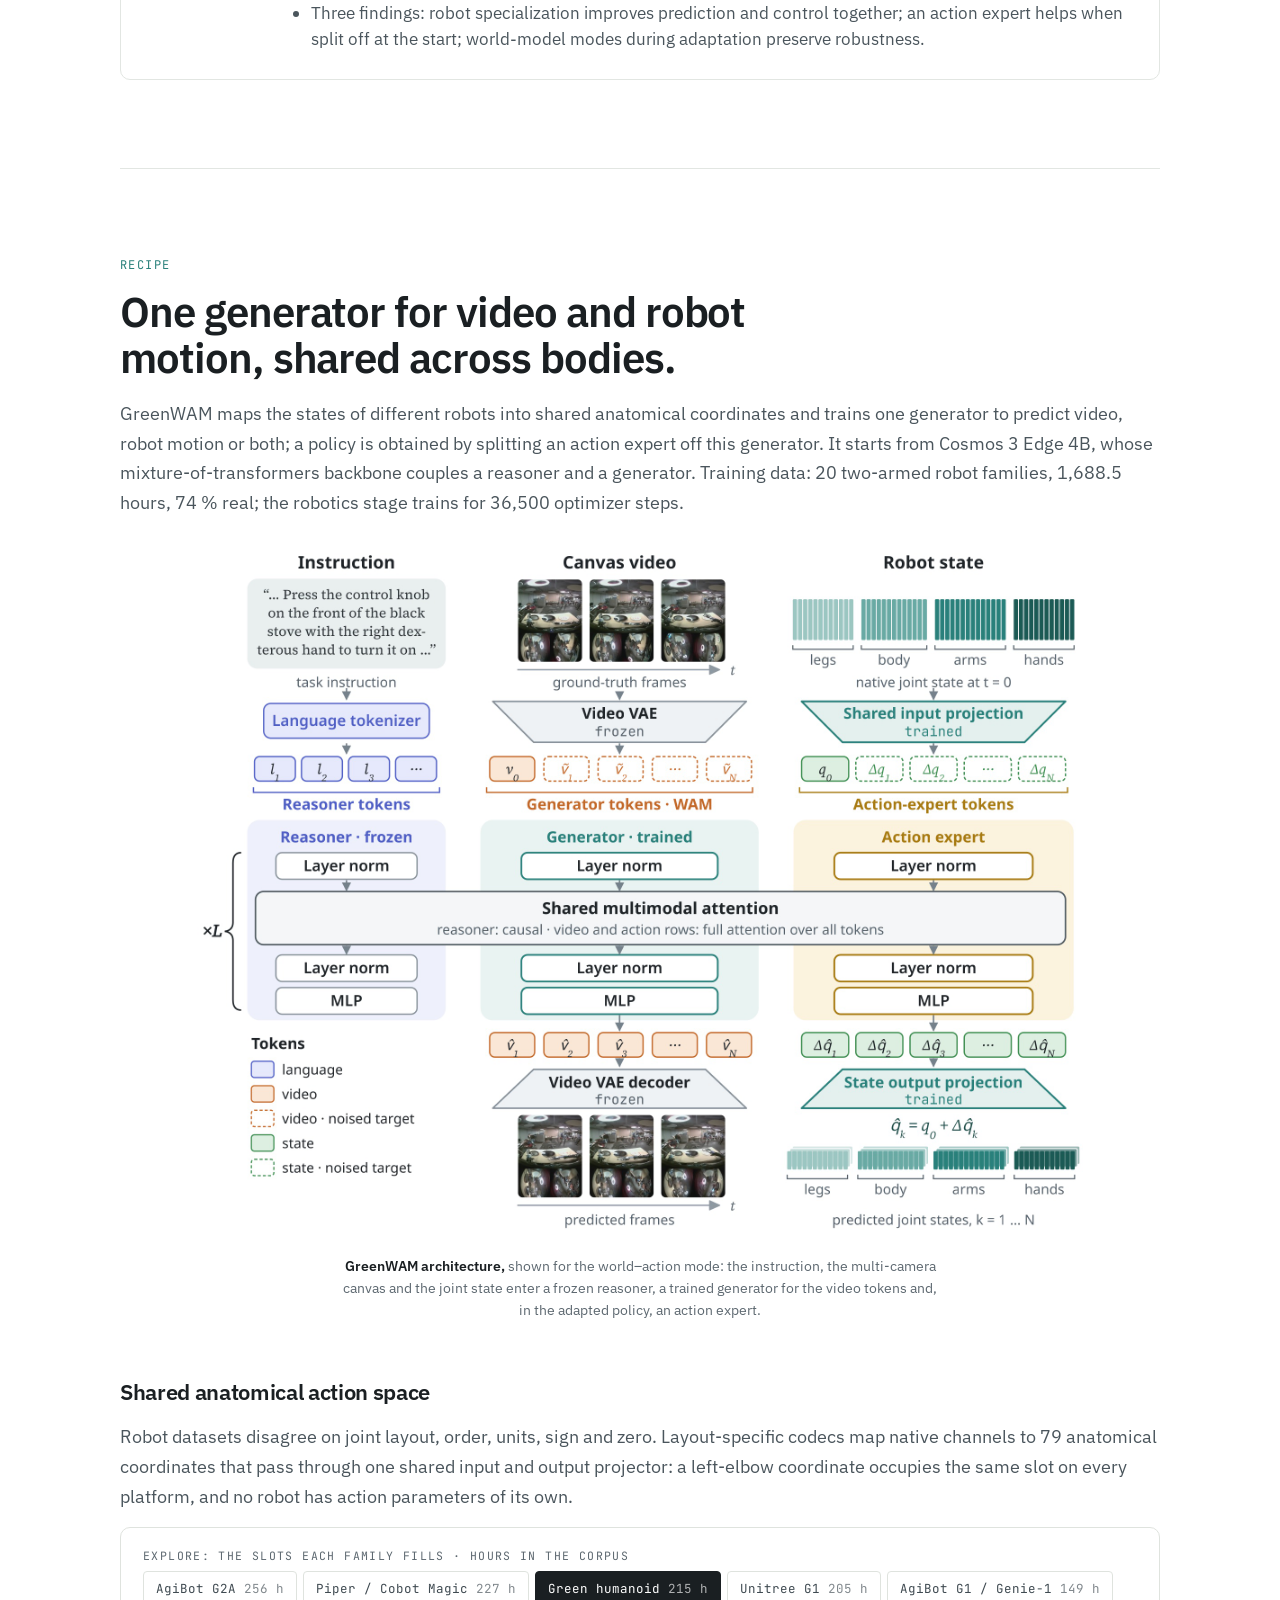
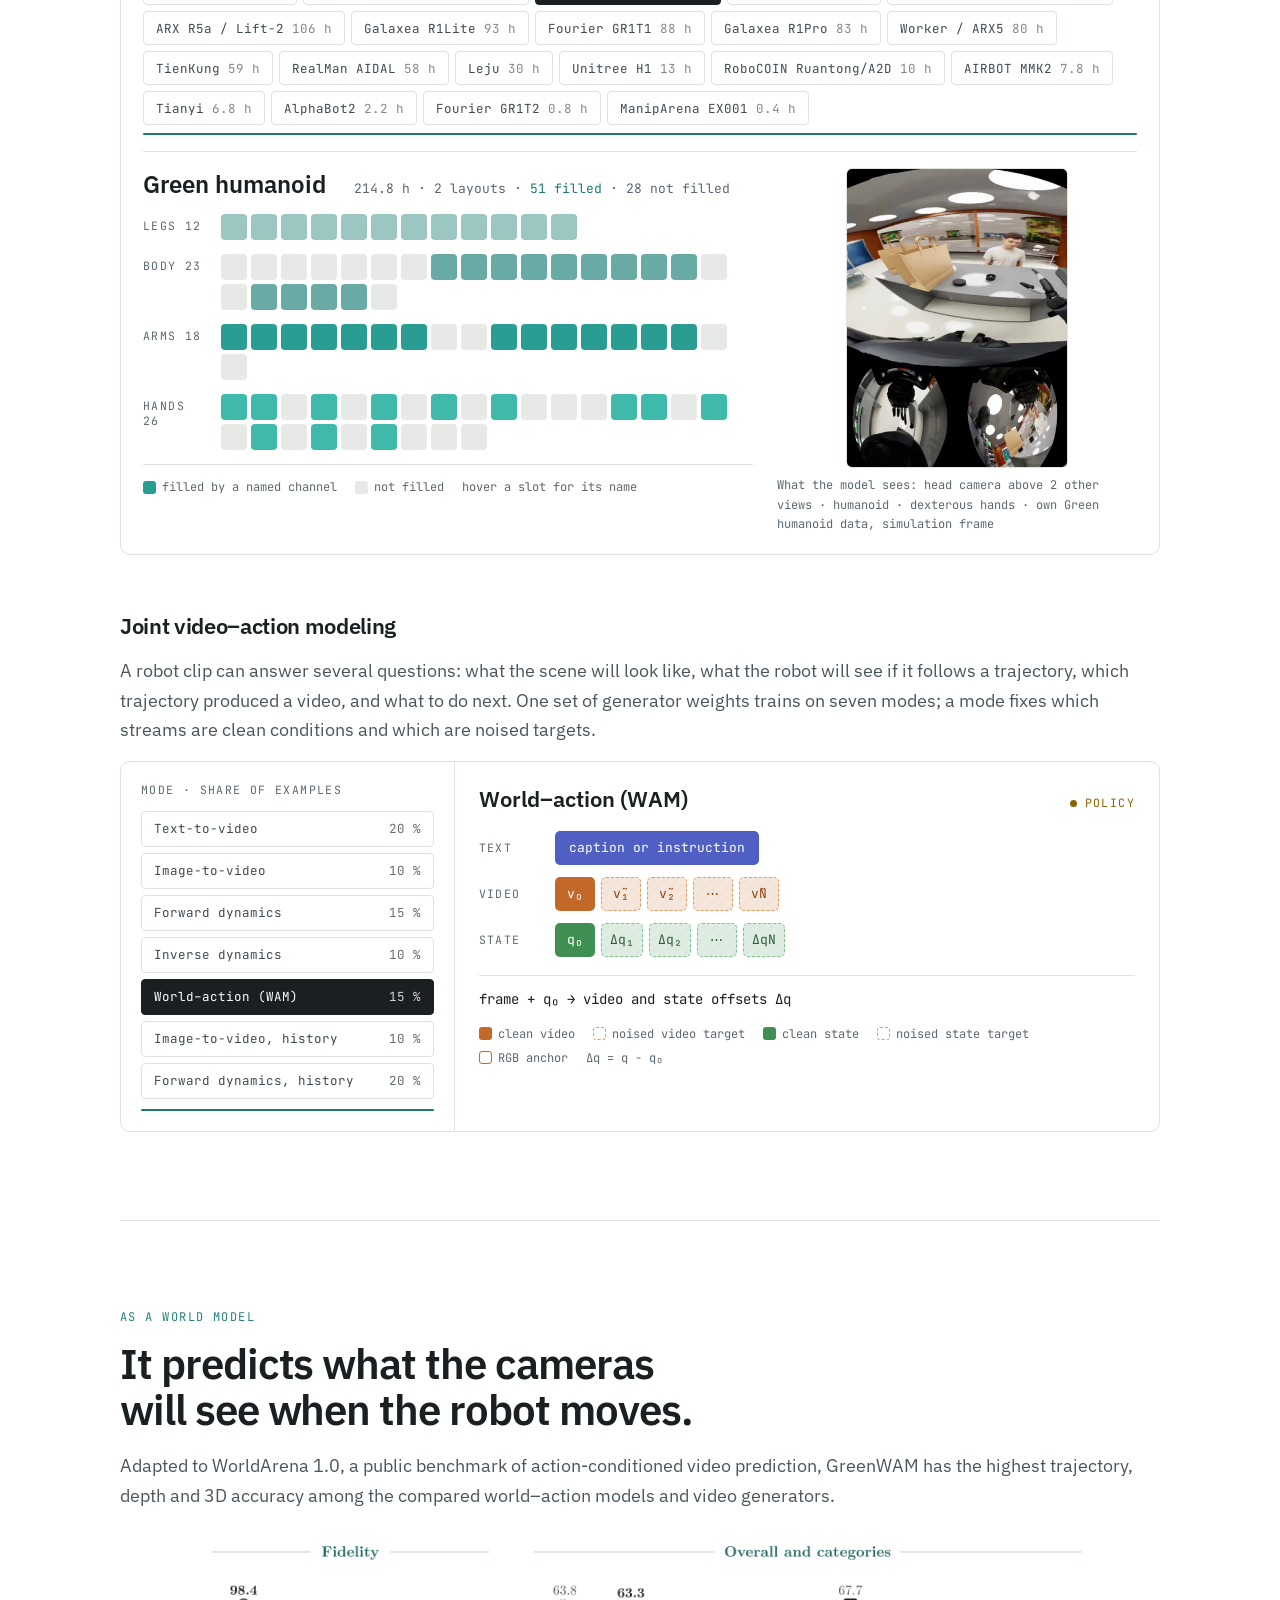
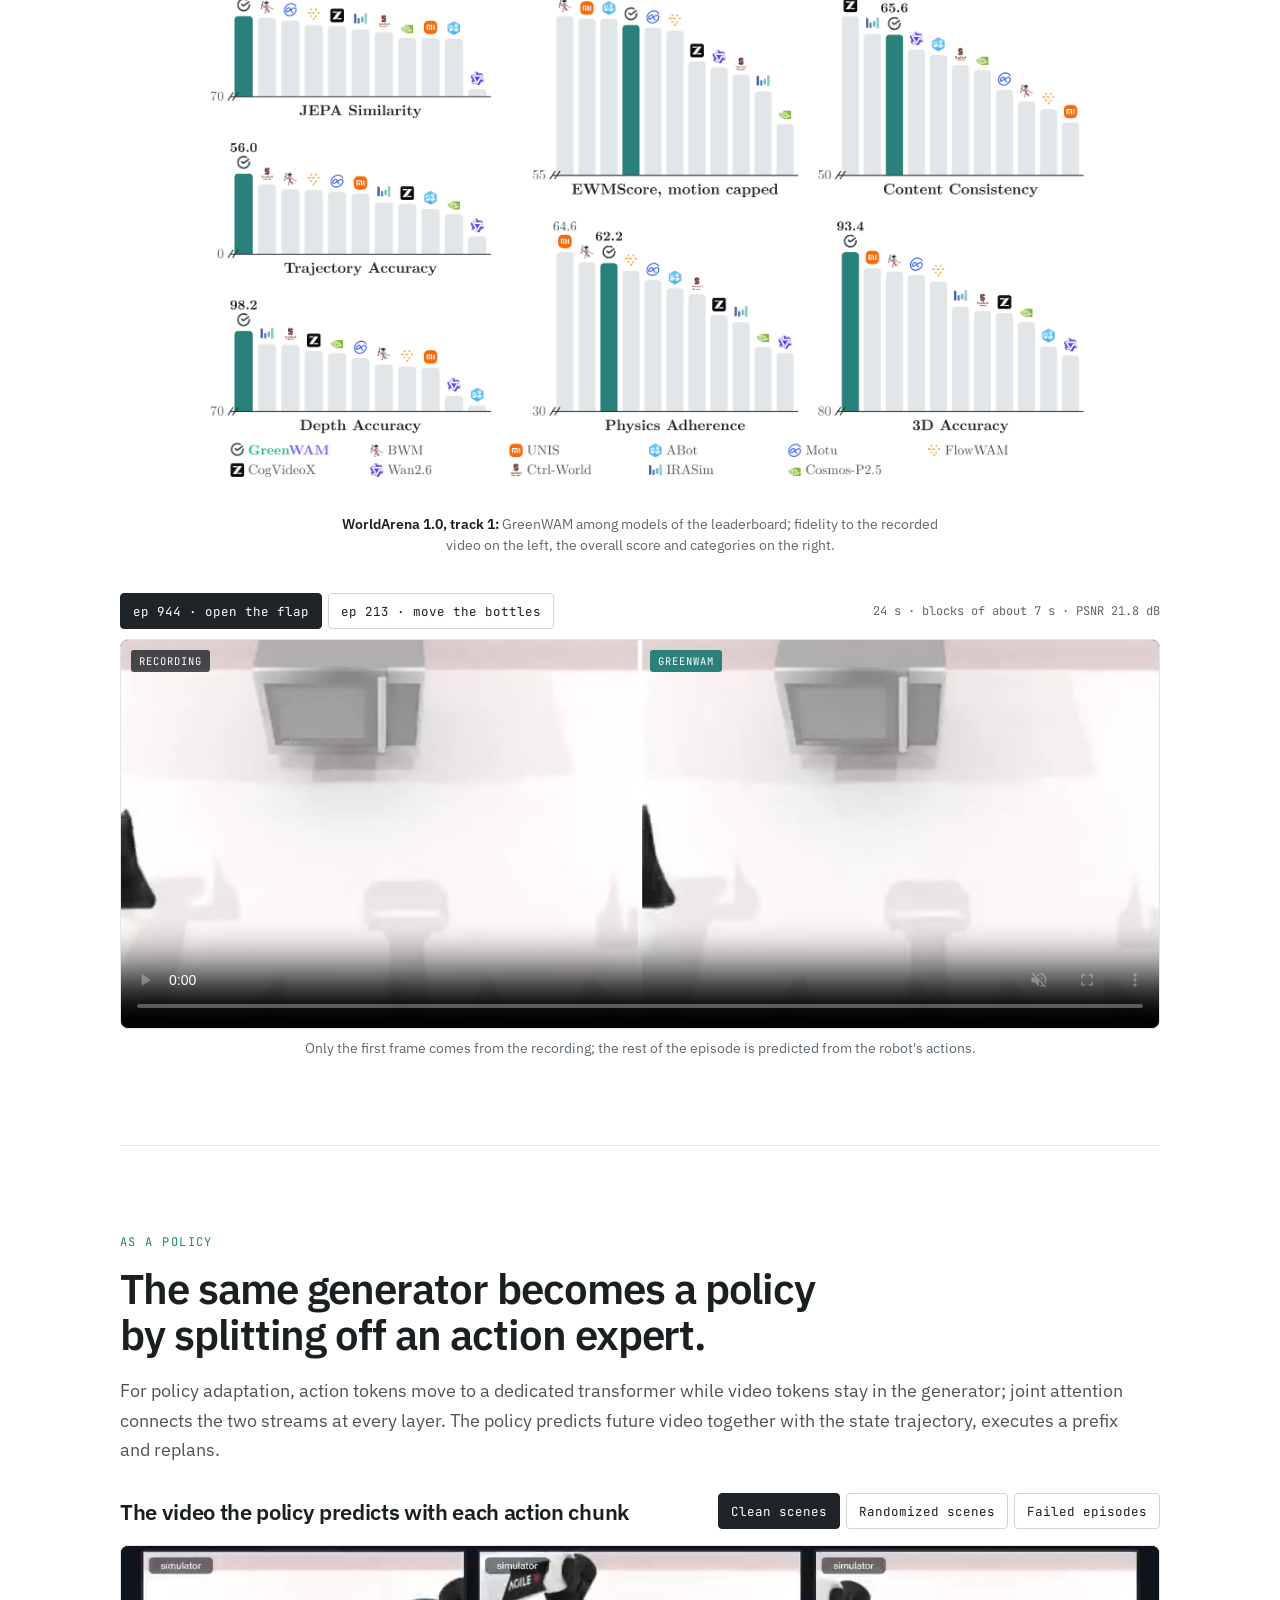
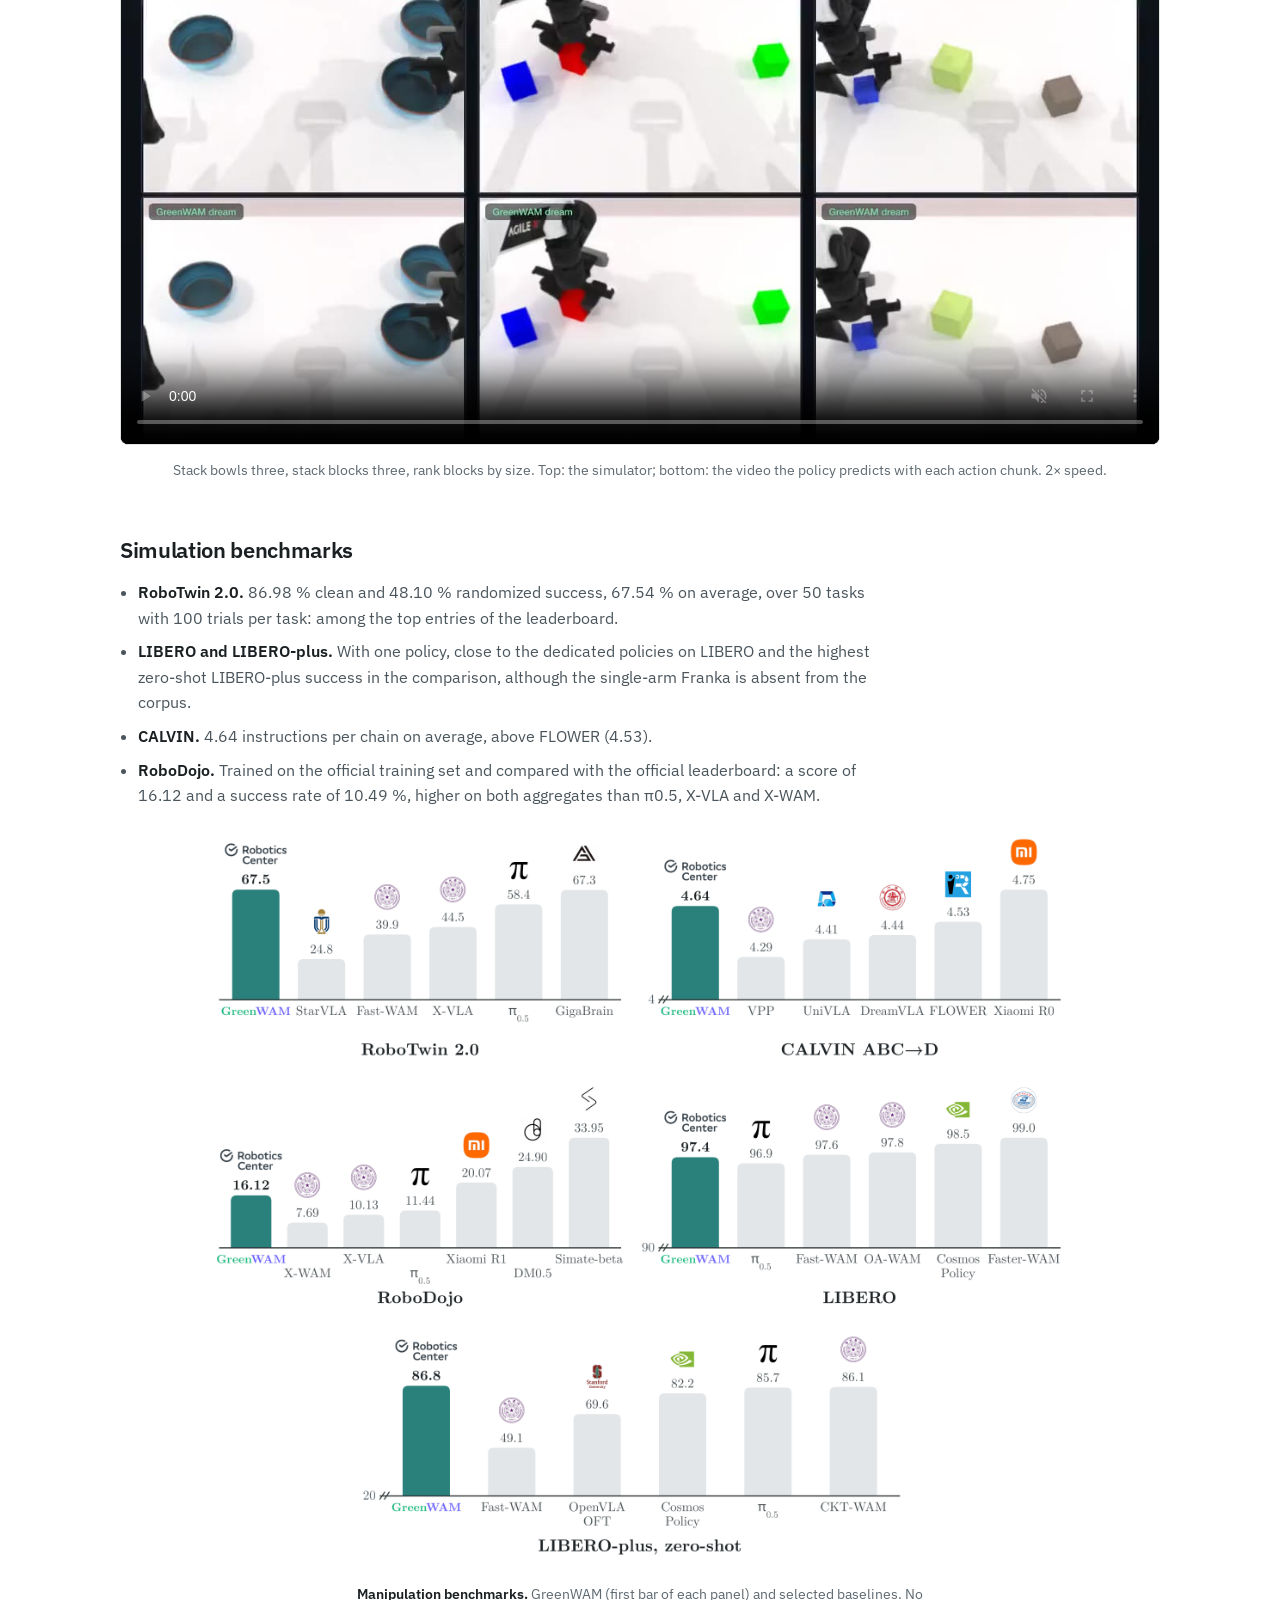
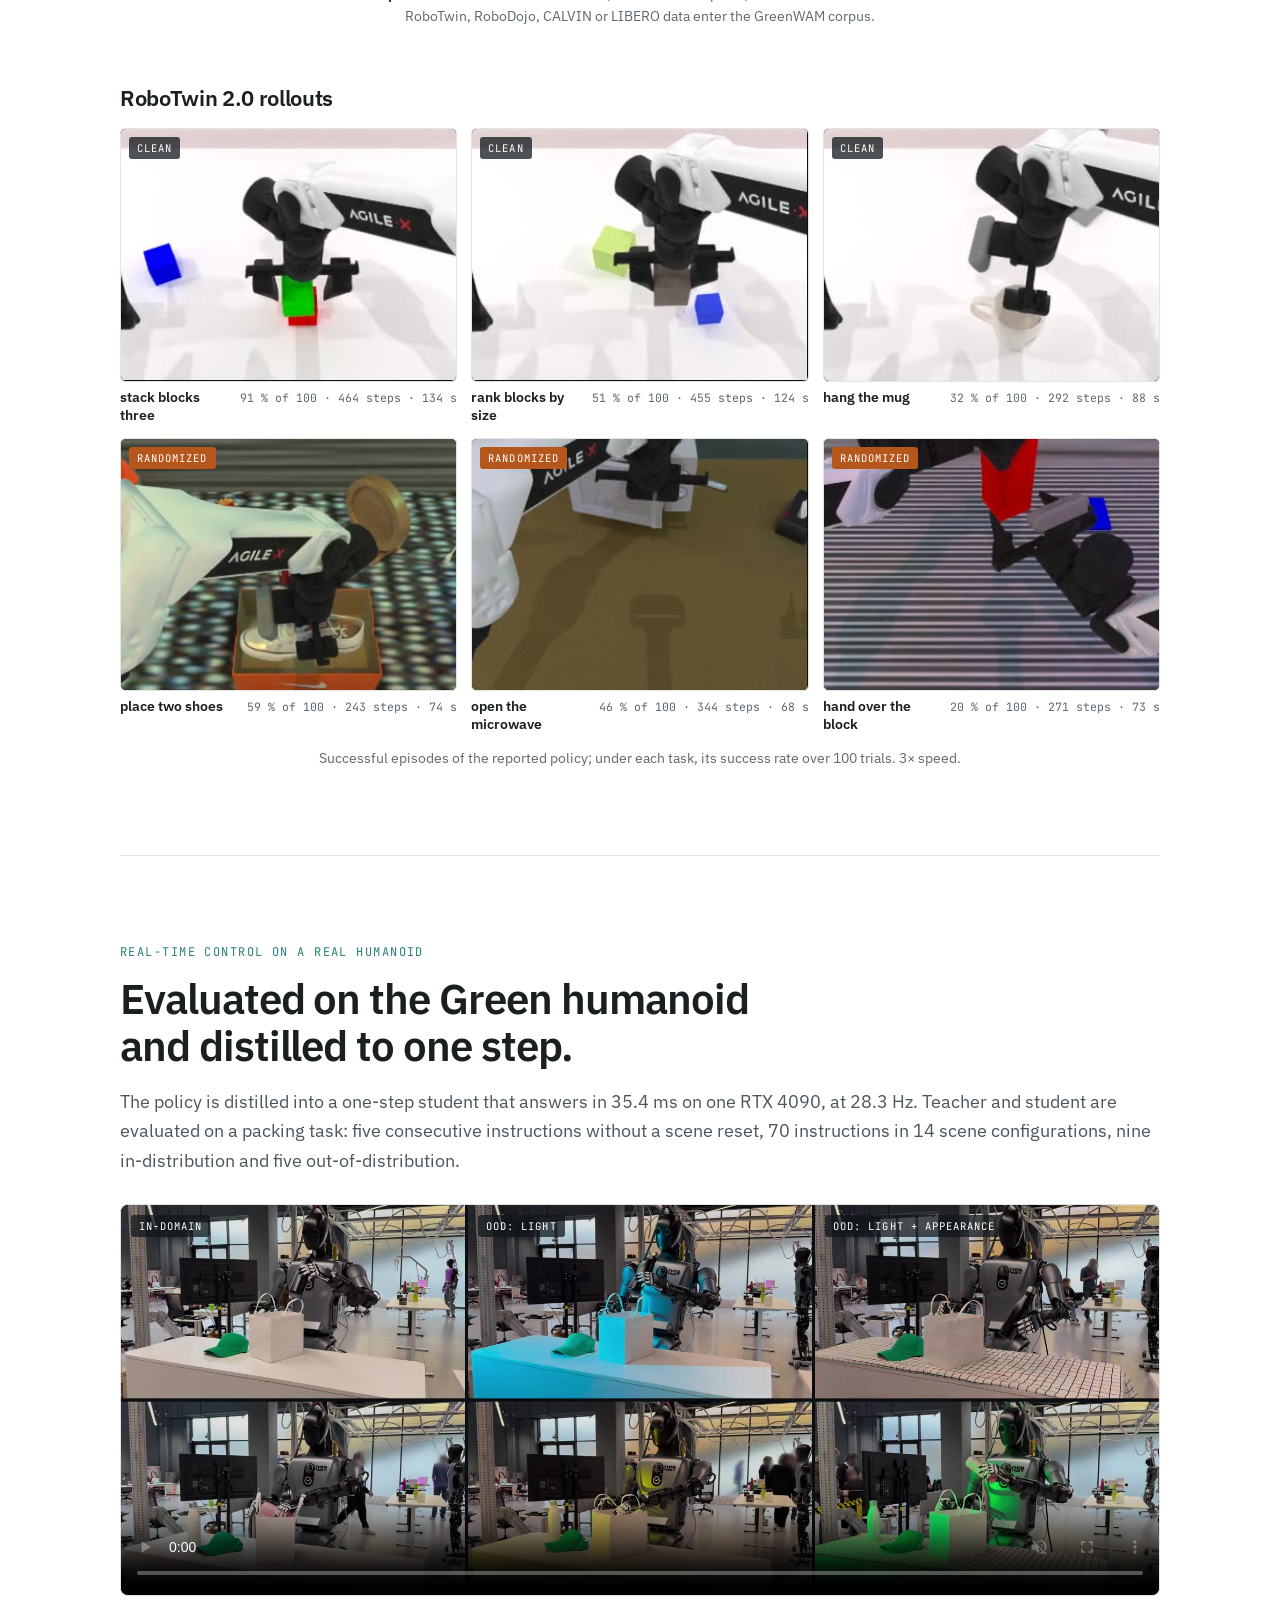
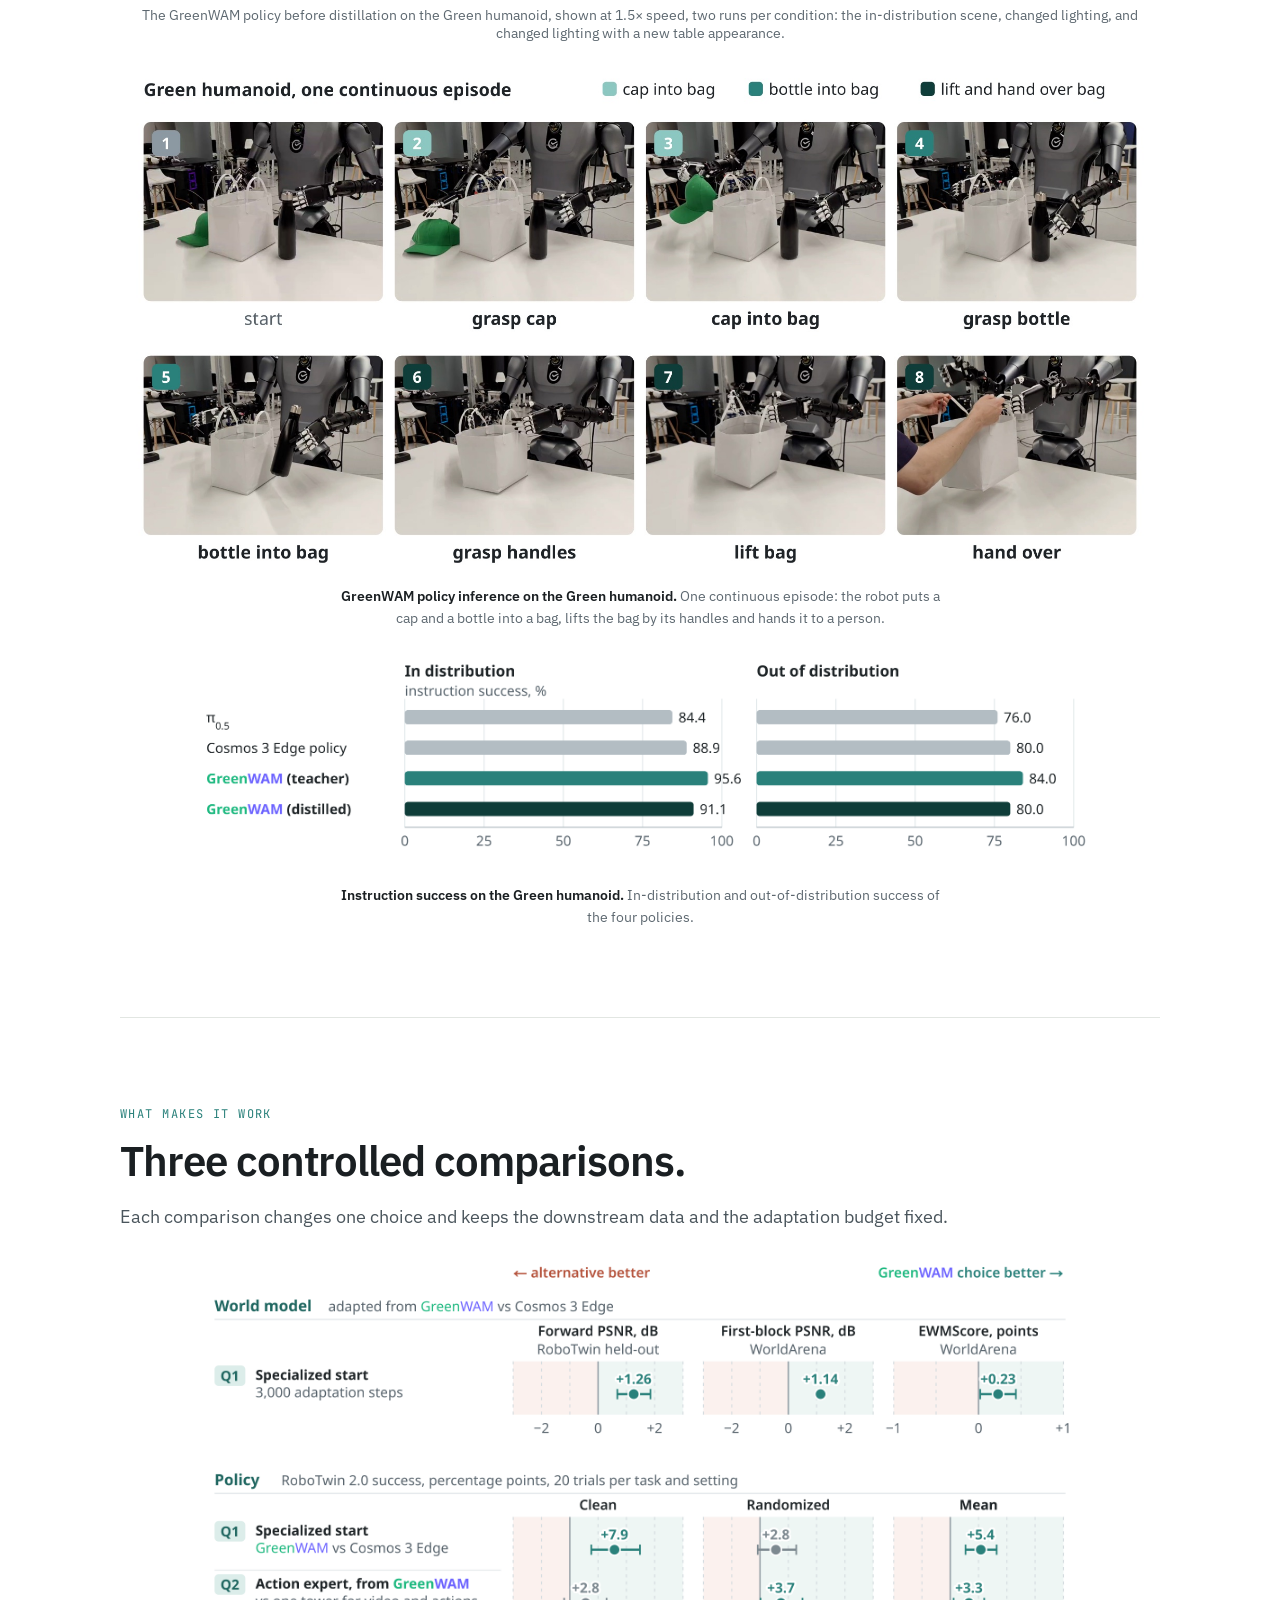
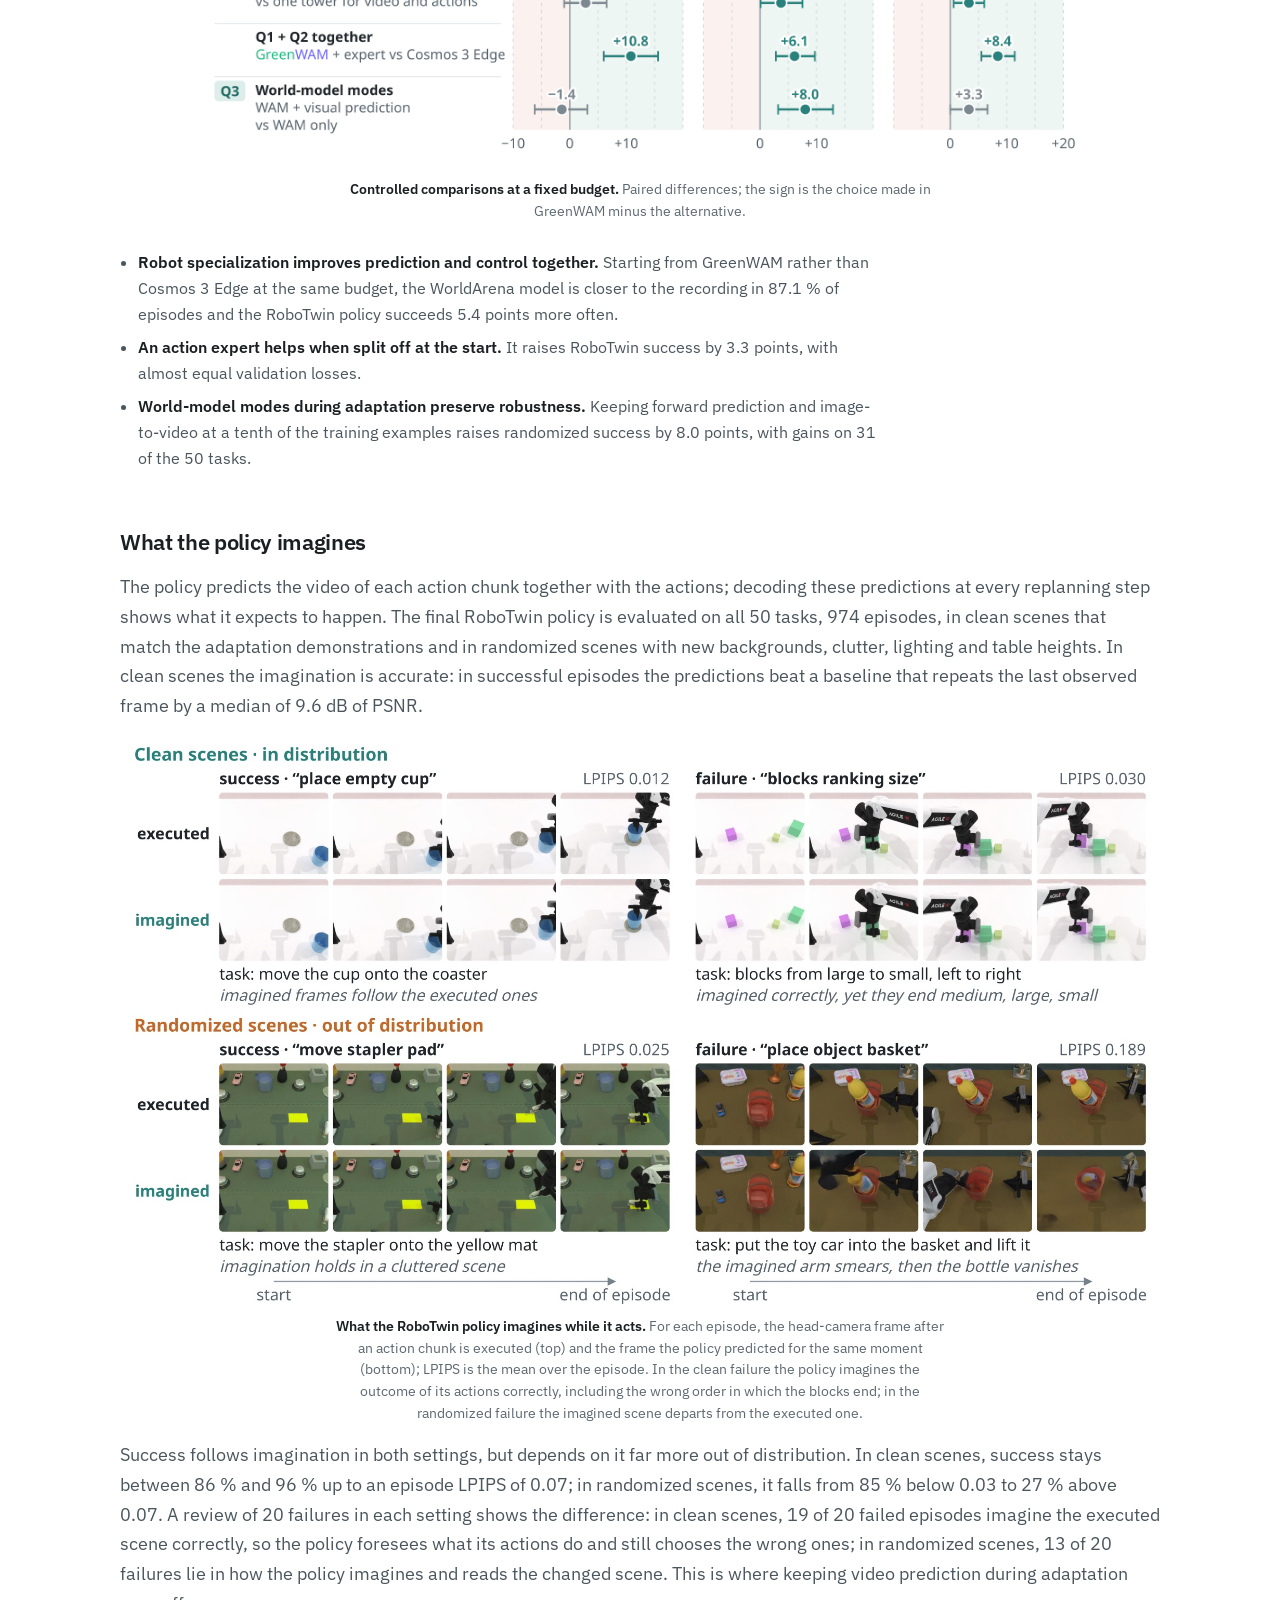
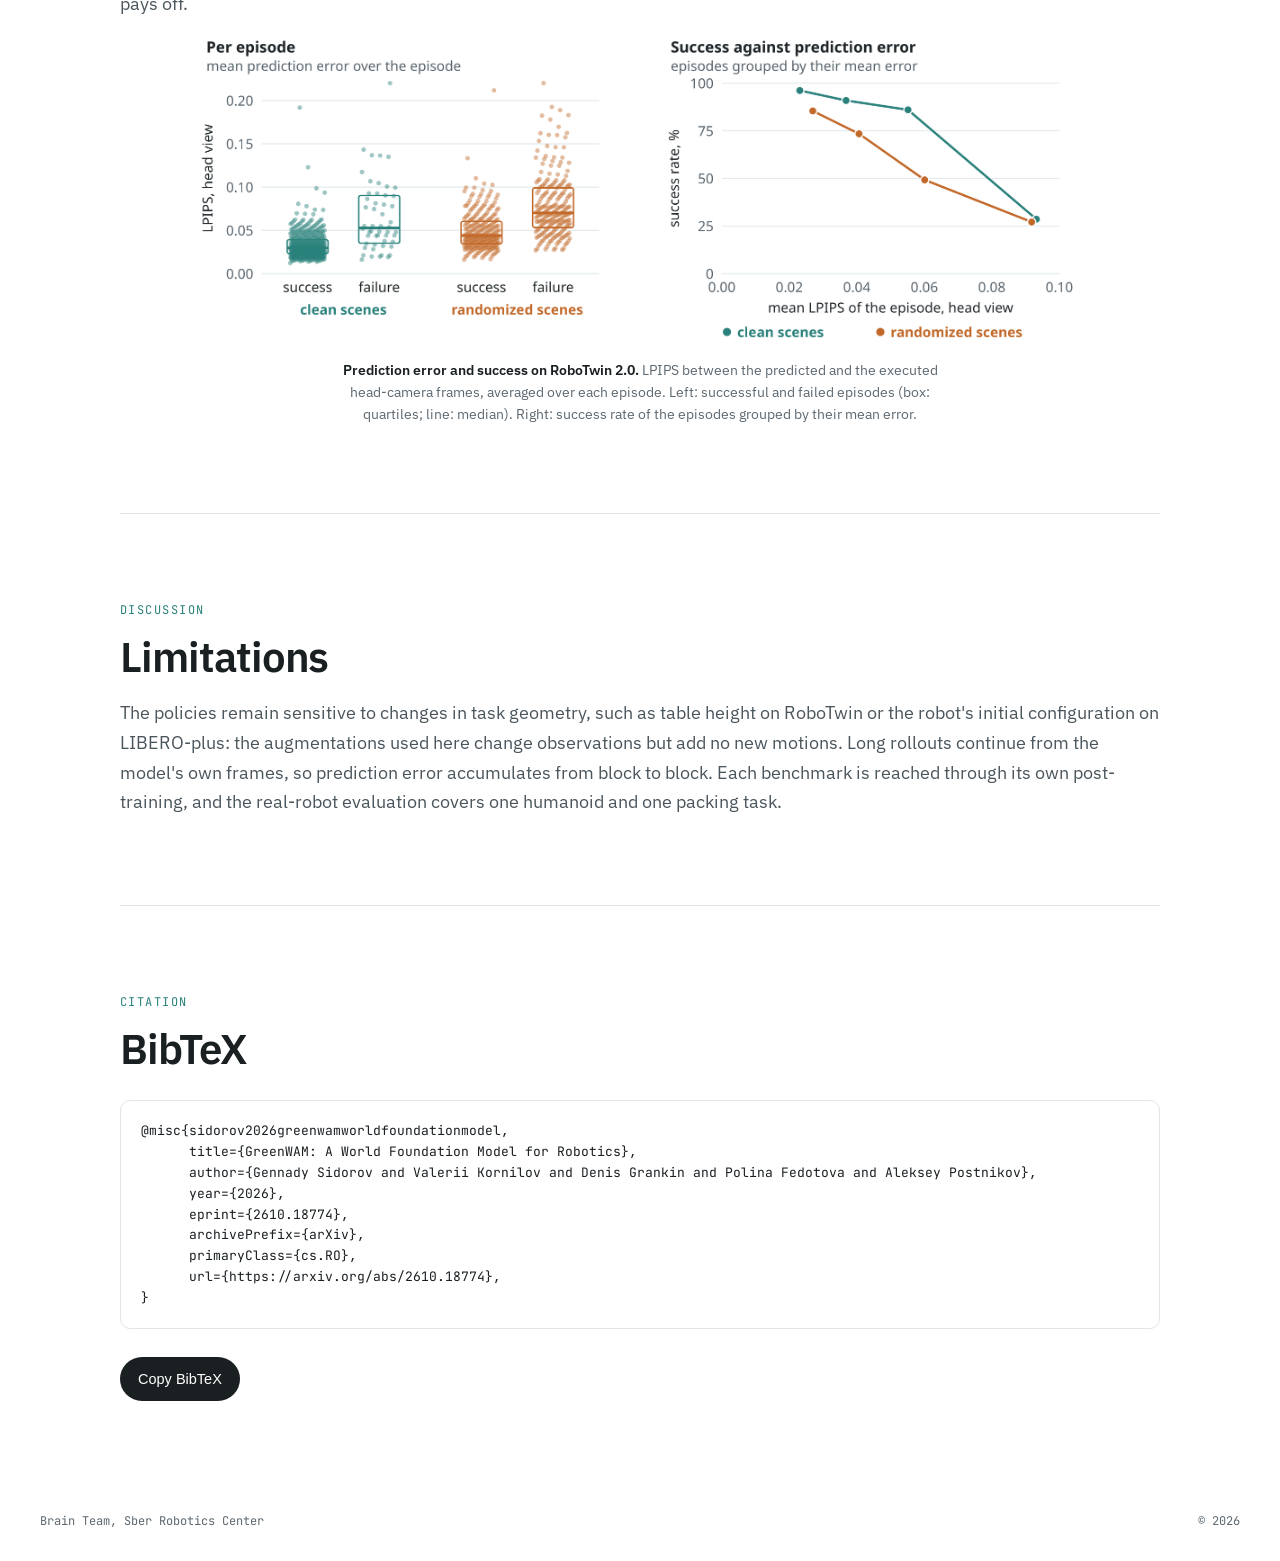
==== commit c1067418: "GreenWAM: anchors land on target" ====
--- a/GreenWAM/index.html
+++ b/GreenWAM/index.html
@@ -66,7 +66,8 @@
 .legend { display: flex; flex-wrap: wrap; gap: 8px 18px; font-family: var(--f-mono); font-size: 12px }
 .legend span { display: flex; align-items: center; gap: 6px }
 .media { position: relative; border-radius: 6px; overflow: hidden; border: 1px solid var(--line); background: #0b0f12 }
-.media video, .media img { display: block; width: 100%; height: auto; max-width: 100% }
+section[id] { scroll-margin-top: 56px }
+  .media video, .media img { display: block; width: 100%; height: auto; max-width: 100% }
 .chip { position: absolute; font-family: var(--f-mono); font-size: 10.5px; letter-spacing: .1em; text-transform: uppercase; color: var(--chip-fg); background: var(--chip); padding: 4px 8px; border-radius: 3px }
 .chip.us { background: #2a817b }
 .bars { display: flex; flex-direction: column; gap: 6px }
@@ -145,7 +146,7 @@
   <p style="margin:0;font-size:clamp(20px,2.2vw,28px);font-weight:500;letter-spacing:-.015em">A World Foundation Model for Robotics</p>
   <p style="margin:0;font-size:16px;line-height:1.6;color:var(--muted)">Gennady Sidorov, Valerii Kornilov, Denis Grankin, Polina Fedotova, Aleksey Postnikov<br>Brain Team, Sber Robotics Center</p>
   <div style="display:flex;flex-wrap:wrap;justify-content:center;gap:10px"><a class="btn2" href="https://arxiv.org/abs/2610.18774"><img src="media/logo-arxiv.svg" alt="" width="14" height="19" style="display:block">arXiv</a><span class="btn2" aria-disabled="true" style="background:#5d6569;cursor:default"><svg viewBox="0 0 16 16" width="18" height="18" fill="currentColor" aria-hidden="true"><path d="M8 0c4.42 0 8 3.58 8 8a8.013 8.013 0 0 1-5.45 7.59c-.4.08-.55-.17-.55-.38 0-.27.01-1.13.01-2.2 0-.75-.25-1.23-.54-1.48 1.78-.2 3.65-.88 3.65-3.95 0-.88-.31-1.59-.82-2.15.08-.2.36-1.02-.08-2.12 0 0-.67-.22-2.2.82-.64-.18-1.32-.27-2-.27-.68 0-1.36.09-2 .27-1.53-1.03-2.2-.82-2.2-.82-.44 1.1-.16 1.92-.08 2.12-.51.56-.82 1.28-.82 2.15 0 3.06 1.86 3.75 3.64 3.95-.23.2-.44.55-.51 1.07-.46.21-1.61.55-2.33-.66-.15-.24-.6-.83-1.23-.82-.67.01-.27.38.01.53.34.19.73.9.82 1.13.16.45.68 1.31 2.69.94 0 .67.01 1.3.01 1.49 0 .21-.15.45-.55.37A7.995 7.995 0 0 1 0 8c0-4.42 3.58-8 8-8Z"/></svg>Code<span style="font-size:12px;opacity:.8">soon</span></span><a class="btn2" href="https://huggingface.co/SberRoboticsCenter/models"><img src="media/logo-hf.svg" alt="" width="21" height="19" style="display:block">Model</a><a class="btn2" href="#cite">BibTeX</a></div>
-  <div style="margin-top:22px;width:100%"><figure class="fg"><img src="media/rf_greenwm-overview.jpg" alt="From robot experience to prediction and control." loading="lazy"><figcaption><b>From robot experience to prediction and control.</b> Video, states and text from 20 robot families, a shared anatomical action space and one joint video–action model, used as a world model and as a policy; (g) GreenWAM against the best of three references on every axis.</figcaption></figure></div>
+  <div style="margin-top:22px;width:100%"><figure class="fg"><img src="media/rf_greenwm-overview.jpg" width="2000" height="1213" alt="From robot experience to prediction and control." loading="lazy"><figcaption><b>From robot experience to prediction and control.</b> Video, states and text from 20 robot families, a shared anatomical action space and one joint video–action model, used as a world model and as a policy; (g) GreenWAM against the best of three references on every axis.</figcaption></figure></div>
   <dl class="qa" style="margin-top:22px;width:100%">
     <dt>Question</dt><dd>Can one robot world model serve both as a world model and as a policy across different bodies, and what makes this work?</dd>
     <dt>Recipe</dt><dd>GreenWAM, built on Cosmos 3 Edge: (1) a shared anatomical action space that describes 20 robot families in common joint coordinates; (2) joint training on these families in visual, action-conditioned and world–action modes; (3) policies that split an action expert off the generator.</dd>
@@ -159,7 +160,7 @@
 
 <section id="recipe"><div class="wrap"><div class="colw sec2">
   <div class="blk" style="gap:10px"><p class="kick2">Recipe</p><h2 class="h2b">One generator for video and robot motion, shared across bodies.</h2><p class="lead2" style="margin-top:8px">GreenWAM maps the states of different robots into shared anatomical coordinates and trains one generator to predict video, robot motion or both; a policy is obtained by splitting an action expert off this generator. It starts from Cosmos 3 Edge 4B, whose mixture-of-transformers backbone couples a reasoner and a generator. Training data: 20 two-armed robot families, 1,688.5 hours, 74 % real; the robotics stage trains for 36,500 optimizer steps.</p></div>
-  <figure class="fg" style="max-width:900px"><img src="media/rf_fig-02-architecture.jpg" alt="GreenWAM architecture," loading="lazy"><figcaption><b>GreenWAM architecture,</b> shown for the world–action mode: the instruction, the multi-camera canvas and the joint state enter a frozen reasoner, a trained generator for the video tokens and, in the adapted policy, an action expert.</figcaption></figure>
+  <figure class="fg" style="max-width:900px"><img src="media/rf_fig-02-architecture.jpg" width="2000" height="1552" alt="GreenWAM architecture," loading="lazy"><figcaption><b>GreenWAM architecture,</b> shown for the world–action mode: the instruction, the multi-camera canvas and the joint state enter a frozen reasoner, a trained generator for the video tokens and, in the adapted policy, an action expert.</figcaption></figure>
   <div class="blk" style="margin-top:28px"><h3 class="h3b">Shared anatomical action space</h3><p class="lead2">Robot datasets disagree on joint layout, order, units, sign and zero. Layout-specific codecs map native channels to 79 anatomical coordinates that pass through one shared input and output projector: a left-elbow coordinate occupies the same slot on every platform, and no robot has action parameters of its own.</p>
   <div class="panel" style="padding:20px 22px;display:flex;flex-direction:column;gap:16px;border-radius:10px">
     <div style="display:flex;flex-direction:column;gap:8px"><p class="lbl" style="color:var(--p-dim)">Explore: the slots each family fills · hours in the corpus</p><div id="famList" role="group" aria-label="Robot family" style="display:flex;flex-wrap:wrap;gap:6px"></div><div class="tour" id="famTour" aria-hidden="true"><i></i></div></div>
@@ -172,16 +173,16 @@
 
 <section id="world"><div class="wrap"><div class="colw sec2">
   <div class="blk" style="gap:10px"><p class="kick2">As a world model</p><h2 class="h2b">It predicts what the cameras will see when the robot moves.</h2><p class="lead2" style="margin-top:8px">Adapted to WorldArena 1.0, a public benchmark of action-conditioned video prediction, GreenWAM has the highest trajectory, depth and 3D accuracy among the compared world–action models and video generators.</p></div>
-  <figure class="fg" style="max-width:900px"><img src="media/rf_fig-benchmarks-worldarena1.png" alt="WorldArena 1.0, track 1:" loading="lazy"><figcaption><b>WorldArena 1.0, track 1:</b> GreenWAM among models of the leaderboard; fidelity to the recorded video on the left, the overall score and categories on the right.</figcaption></figure>
+  <figure class="fg" style="max-width:900px"><img src="media/rf_fig-benchmarks-worldarena1.png" width="2000" height="1251" alt="WorldArena 1.0, track 1:" loading="lazy"><figcaption><b>WorldArena 1.0, track 1:</b> GreenWAM among models of the leaderboard; fidelity to the recorded video on the left, the overall score and categories on the right.</figcaption></figure>
   <div class="col" style="gap:10px;margin-top:8px"><div style="display:flex;flex-wrap:wrap;gap:8px;align-items:center;justify-content:space-between"><div id="waEps" role="group" aria-label="Episode" style="display:flex;gap:6px;flex-wrap:wrap"></div><span class="m" id="waInfo" style="font-size:12px;color:var(--muted2)"></span></div>
-    <div class="media" style="border-radius:8px"><video id="waVideo" src="media/wa_ep944.mp4" poster="media/wa_ep944.jpg" controls data-auto preload="metadata" muted loop playsinline aria-label="WorldArena rollout: recording on the left, GreenWAM on the right"></video><span class="chip" style="left:10px;top:10px">Recording</span><span class="chip us" style="left:calc(50% + 10px);top:10px">GreenWAM</span></div>
+    <div class="media" style="border-radius:8px"><video width="964" height="360" id="waVideo" src="media/wa_ep944.mp4" poster="media/wa_ep944.jpg" controls data-auto preload="metadata" muted loop playsinline aria-label="WorldArena rollout: recording on the left, GreenWAM on the right"></video><span class="chip" style="left:10px;top:10px">Recording</span><span class="chip us" style="left:calc(50% + 10px);top:10px">GreenWAM</span></div>
     <p class="fg" style="margin:0"><span style="font-size:14px;color:var(--muted2);text-align:center">Only the first frame comes from the recording; the rest of the episode is predicted from the robot's actions.</span></p></div>
 </div></div></section>
 
 <section id="policy" class="tint"><div class="wrap"><div class="colw sec2">
   <div class="blk" style="gap:10px"><p class="kick2">As a policy</p><h2 class="h2b">The same generator becomes a policy by splitting off an action expert.</h2><p class="lead2" style="margin-top:8px">For policy adaptation, action tokens move to a dedicated transformer while video tokens stay in the generator; joint attention connects the two streams at every layer. The policy predicts future video together with the state trajectory, executes a prefix and replans.</p></div>
   <div class="blk"><div style="display:flex;flex-wrap:wrap;justify-content:space-between;gap:10px;align-items:center"><h3 class="h3b">The video the policy predicts with each action chunk</h3><div id="dreamTabs" role="tablist" aria-label="Rollouts" style="display:flex;flex-wrap:wrap;gap:6px"></div></div>
-    <div class="media" style="display:flex;justify-content:center;background:#0b0f12;border-radius:8px"><video id="dreamVideo" src="media/dream_id_c.mp4" poster="media/dream_id_c.jpg" controls data-auto preload="metadata" muted loop playsinline aria-label="RoboTwin rollouts with the predicted video" style="max-height:600px;width:auto;max-width:100%"></video></div>
+    <div class="media" style="display:flex;justify-content:center;background:#0b0f12;border-radius:8px"><video width="1280" height="614" id="dreamVideo" src="media/dream_id_c.mp4" poster="media/dream_id_c.jpg" controls data-auto preload="metadata" muted loop playsinline aria-label="RoboTwin rollouts with the predicted video" style="max-height:600px;width:auto;max-width:100%"></video></div>
     <p style="margin:0;font-size:14px;color:var(--muted2);text-align:center" id="dreamCap"></p></div>
   <div class="blk" style="margin-top:28px"><h3 class="h3b">Simulation benchmarks</h3>
     <ul class="res2">
@@ -189,7 +190,7 @@
       <li><b>LIBERO and LIBERO-plus.</b> With one policy, close to the dedicated policies on LIBERO and the highest zero-shot LIBERO-plus success in the comparison, although the single-arm Franka is absent from the corpus.</li>
       <li><b>CALVIN.</b> 4.64 instructions per chain on average, above FLOWER (4.53).</li>
       <li><b>RoboDojo.</b> Trained on the official training set and compared with the official leaderboard: a score of 16.12 and a success rate of 10.49 %, higher on both aggregates than π0.5, X-VLA and X-WAM.</li></ul>
-    <figure class="fg" style="max-width:860px"><img src="media/rf_fig-benchmarks-manipulation.png" alt="Manipulation benchmarks." loading="lazy"><figcaption><b>Manipulation benchmarks.</b> GreenWAM (first bar of each panel) and selected baselines. No RoboTwin, RoboDojo, CALVIN or LIBERO data enter the GreenWAM corpus.</figcaption></figure></div>
+    <figure class="fg" style="max-width:860px"><img src="media/rf_fig-benchmarks-manipulation.png" width="2000" height="1738" alt="Manipulation benchmarks." loading="lazy"><figcaption><b>Manipulation benchmarks.</b> GreenWAM (first bar of each panel) and selected baselines. No RoboTwin, RoboDojo, CALVIN or LIBERO data enter the GreenWAM corpus.</figcaption></figure></div>
   <div class="blk" style="margin-top:28px"><div style="display:flex;flex-wrap:wrap;justify-content:space-between;gap:10px;align-items:center"><h3 class="h3b">RoboTwin 2.0 rollouts</h3><div style="display:flex;flex-wrap:wrap;gap:6px"></div></div>
     <div id="rtGrid" style="display:grid;grid-template-columns:repeat(auto-fill,minmax(min(300px,100%),1fr));gap:14px"></div>
     <p style="margin:0;font-size:14px;color:var(--muted2);text-align:center">Successful episodes of the reported policy; under each task, its success rate over 100 trials. 3× speed.</p></div>
@@ -197,24 +198,24 @@
 
 <section id="humanoid"><div class="wrap"><div class="colw sec2">
   <div class="blk" style="gap:10px"><p class="kick2">Real-time control on a real humanoid</p><h2 class="h2b">Evaluated on the Green humanoid and distilled to one step.</h2><p class="lead2" style="margin-top:8px">The policy is distilled into a one-step student that answers in 35.4 ms on one RTX 4090, at 28.3 Hz. Teacher and student are evaluated on a packing task: five consecutive instructions without a scene reset, 70 instructions in 14 scene configurations, nine in-distribution and five out-of-distribution.</p></div>
-  <div class="col" style="gap:10px"><div class="rclabels" aria-hidden="true"><span>In-domain</span><span>OOD: light</span><span>OOD: light + appearance</span></div><div class="media rcanvas" style="border-radius:8px"><video src="media/real_canvas.mp4" poster="media/real_canvas.jpg" controls data-auto preload="metadata" muted loop playsinline aria-label="Six runs of the GreenWAM policy before distillation on the Green humanoid, at 1.5× speed: two in the in-distribution scene, two under changed lighting, two under changed lighting and table appearance"></video><span class="chip" style="left:10px;top:10px">In-domain</span><span class="chip" style="left:calc(33.44% + 10px);top:10px">OOD: light</span><span class="chip" style="left:calc(66.87% + 10px);top:10px">OOD: light + appearance</span></div>
+  <div class="col" style="gap:10px"><div class="rclabels" aria-hidden="true"><span>In-domain</span><span>OOD: light</span><span>OOD: light + appearance</span></div><div class="media rcanvas" style="border-radius:8px"><video width="1932" height="726" src="media/real_canvas.mp4" poster="media/real_canvas.jpg" controls data-auto preload="metadata" muted loop playsinline aria-label="Six runs of the GreenWAM policy before distillation on the Green humanoid, at 1.5× speed: two in the in-distribution scene, two under changed lighting, two under changed lighting and table appearance"></video><span class="chip" style="left:10px;top:10px">In-domain</span><span class="chip" style="left:calc(33.44% + 10px);top:10px">OOD: light</span><span class="chip" style="left:calc(66.87% + 10px);top:10px">OOD: light + appearance</span></div>
     <p class="fg" style="margin:0"><span style="font-size:14px;color:var(--muted2);text-align:center">The GreenWAM policy before distillation on the Green humanoid, shown at 1.5× speed, two runs per condition: the in-distribution scene, changed lighting, and changed lighting with a new table appearance.</span></p></div>
-  <figure class="fg"><img src="media/rf_fig-real-humanoid.jpg" alt="GreenWAM policy inference on the Green humanoid." loading="lazy"><figcaption><b>GreenWAM policy inference on the Green humanoid.</b> One continuous episode: the robot puts a cap and a bottle into a bag, lifts the bag by its handles and hands it to a person.</figcaption></figure>
-  <figure class="fg" style="max-width:900px"><img src="media/rf_fig-humanoid-success.png" alt="Instruction success on the Green humanoid." loading="lazy"><figcaption><b>Instruction success on the Green humanoid.</b> In-distribution and out-of-distribution success of the four policies.</figcaption></figure>
+  <figure class="fg"><img src="media/rf_fig-real-humanoid.jpg" width="2000" height="970" alt="GreenWAM policy inference on the Green humanoid." loading="lazy"><figcaption><b>GreenWAM policy inference on the Green humanoid.</b> One continuous episode: the robot puts a cap and a bottle into a bag, lifts the bag by its handles and hands it to a person.</figcaption></figure>
+  <figure class="fg" style="max-width:900px"><img src="media/rf_fig-humanoid-success.png" width="2000" height="479" alt="Instruction success on the Green humanoid." loading="lazy"><figcaption><b>Instruction success on the Green humanoid.</b> In-distribution and out-of-distribution success of the four policies.</figcaption></figure>
 </div></div></section>
 
 <section id="findings" class="tint"><div class="wrap"><div class="colw sec2">
   <div class="blk" style="gap:10px"><p class="kick2">What makes it work</p><h2 class="h2b">Three controlled comparisons.</h2><p class="lead2" style="margin-top:8px">Each comparison changes one choice and keeps the downstream data and the adaptation budget fixed.</p></div>
-  <figure class="fg" style="max-width:900px"><img src="media/rf_fig-ablations.png" alt="Controlled comparisons at a fixed budget." loading="lazy"><figcaption><b>Controlled comparisons at a fixed budget.</b> Paired differences; the sign is the choice made in GreenWAM minus the alternative.</figcaption></figure>
+  <figure class="fg" style="max-width:900px"><img src="media/rf_fig-ablations.png" width="2000" height="1128" alt="Controlled comparisons at a fixed budget." loading="lazy"><figcaption><b>Controlled comparisons at a fixed budget.</b> Paired differences; the sign is the choice made in GreenWAM minus the alternative.</figcaption></figure>
   <ul class="res2">
     <li><b>Robot specialization improves prediction and control together.</b> Starting from GreenWAM rather than Cosmos 3 Edge at the same budget, the WorldArena model is closer to the recording in 87.1 % of episodes and the RoboTwin policy succeeds 5.4 points more often.</li>
     <li><b>An action expert helps when split off at the start.</b> It raises RoboTwin success by 3.3 points, with almost equal validation losses.</li>
     <li><b>World-model modes during adaptation preserve robustness.</b> Keeping forward prediction and image-to-video at a tenth of the training examples raises randomized success by 8.0 points, with gains on 31 of the 50 tasks.</li></ul>
   <div class="blk" style="margin-top:28px"><h3 class="h3b">What the policy imagines</h3>
     <p class="lead2">The policy predicts the video of each action chunk together with the actions; decoding these predictions at every replanning step shows what it expects to happen. The final RoboTwin policy is evaluated on all 50 tasks, 974 episodes, in clean scenes that match the adaptation demonstrations and in randomized scenes with new backgrounds, clutter, lighting and table heights. In clean scenes the imagination is accurate: in successful episodes the predictions beat a baseline that repeats the last observed frame by a median of 9.6 dB of PSNR.</p>
-    <figure class="fg"><img src="media/rf_fig-imagination.jpg" alt="What the RoboTwin policy imagines while it acts." loading="lazy"><figcaption><b>What the RoboTwin policy imagines while it acts.</b> For each episode, the head-camera frame after an action chunk is executed (top) and the frame the policy predicted for the same moment (bottom); LPIPS is the mean over the episode. In the clean failure the policy imagines the outcome of its actions correctly, including the wrong order in which the blocks end; in the randomized failure the imagined scene departs from the executed one.</figcaption></figure>
+    <figure class="fg"><img src="media/rf_fig-imagination.jpg" width="2000" height="1091" alt="What the RoboTwin policy imagines while it acts." loading="lazy"><figcaption><b>What the RoboTwin policy imagines while it acts.</b> For each episode, the head-camera frame after an action chunk is executed (top) and the frame the policy predicted for the same moment (bottom); LPIPS is the mean over the episode. In the clean failure the policy imagines the outcome of its actions correctly, including the wrong order in which the blocks end; in the randomized failure the imagined scene departs from the executed one.</figcaption></figure>
     <p class="lead2">Success follows imagination in both settings, but depends on it far more out of distribution. In clean scenes, success stays between 86 % and 96 % up to an episode LPIPS of 0.07; in randomized scenes, it falls from 85 % below 0.03 to 27 % above 0.07. A review of 20 failures in each setting shows the difference: in clean scenes, 19 of 20 failed episodes imagine the executed scene correctly, so the policy foresees what its actions do and still chooses the wrong ones; in randomized scenes, 13 of 20 failures lie in how the policy imagines and reads the changed scene. This is where keeping video prediction during adaptation pays off.</p>
-    <figure class="fg" style="max-width:900px"><img src="media/rf_fig-imagination-error.png" alt="Prediction error and success on RoboTwin 2.0." loading="lazy"><figcaption><b>Prediction error and success on RoboTwin 2.0.</b> LPIPS between the predicted and the executed head-camera frames, averaged over each episode. Left: successful and failed episodes (box: quartiles; line: median). Right: success rate of the episodes grouped by their mean error.</figcaption></figure></div>
+    <figure class="fg" style="max-width:900px"><img src="media/rf_fig-imagination-error.png" width="2000" height="697" alt="Prediction error and success on RoboTwin 2.0." loading="lazy"><figcaption><b>Prediction error and success on RoboTwin 2.0.</b> LPIPS between the predicted and the executed head-camera frames, averaged over each episode. Left: successful and failed episodes (box: quartiles; line: median). Right: success rate of the episodes grouped by their mean error.</figcaption></figure></div>
 </div></div></section>
 
 <section id="discussion"><div class="wrap"><div class="colw sec2">
@@ -315,7 +316,7 @@
   ];
   S.rtf = 'all'; S.rts = 3;
   $('rtGrid').innerHTML = RT9.map(([k, mode, task, sr, steps, sec]) => `<figure class="col rt9" data-mode="${mode}" style="margin:0;gap:6px">
-      <div class="media"><video src="media/rt9_${k}.mp4" poster="media/rt9_${k}.jpg" muted loop playsinline preload="none" aria-label="RoboTwin, ${task}, ${mode} scene"></video><span class="chip ${mode === 'clean' ? '' : 'us'}" style="left:8px;top:8px;${mode === 'clean' ? '' : 'background:#b5571c'}">${mode}</span></div>
+      <div class="media"><video width="320" height="240" src="media/rt9_${k}.mp4" poster="media/rt9_${k}.jpg" muted loop playsinline preload="none" aria-label="RoboTwin, ${task}, ${mode} scene"></video><span class="chip ${mode === 'clean' ? '' : 'us'}" style="left:8px;top:8px;${mode === 'clean' ? '' : 'background:#b5571c'}">${mode}</span></div>
       <figcaption style="display:flex;justify-content:space-between;gap:10px;align-items:baseline"><span style="font-size:14px;font-weight:600">${task}</span><span class="m" style="font-size:11.5px;color:var(--muted2);white-space:nowrap">${sr} % of 100 · ${steps} steps · ${sec} s</span></figcaption></figure>`).join('');
   const rtVids = [...document.querySelectorAll('#rtGrid video')];
   const io = 'IntersectionObserver' in window ? new IntersectionObserver((es) => es.forEach((e) => { const v = e.target; if (e.isIntersecting && !v.closest('[hidden]')) { v.playbackRate = S.rts; v.play().catch(() => {}); } else v.pause(); }), { threshold: 0.35 }) : null;
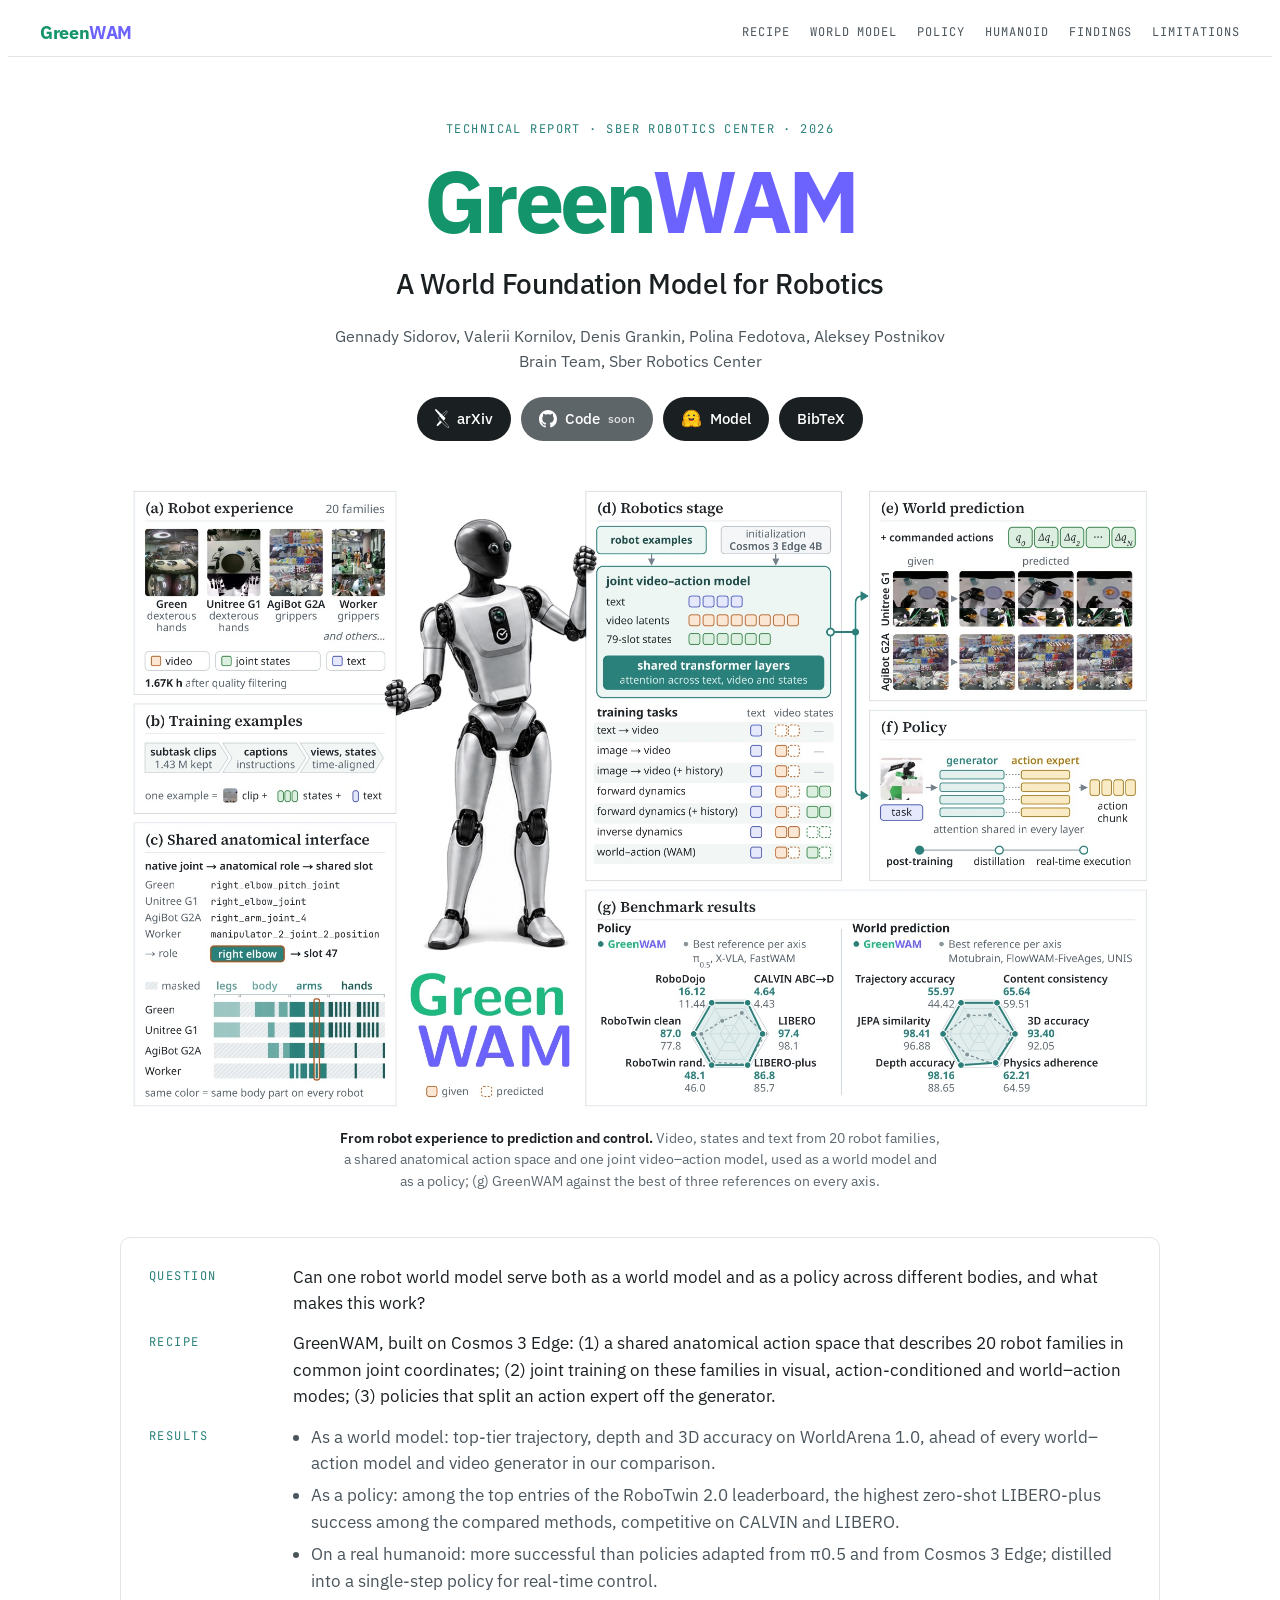
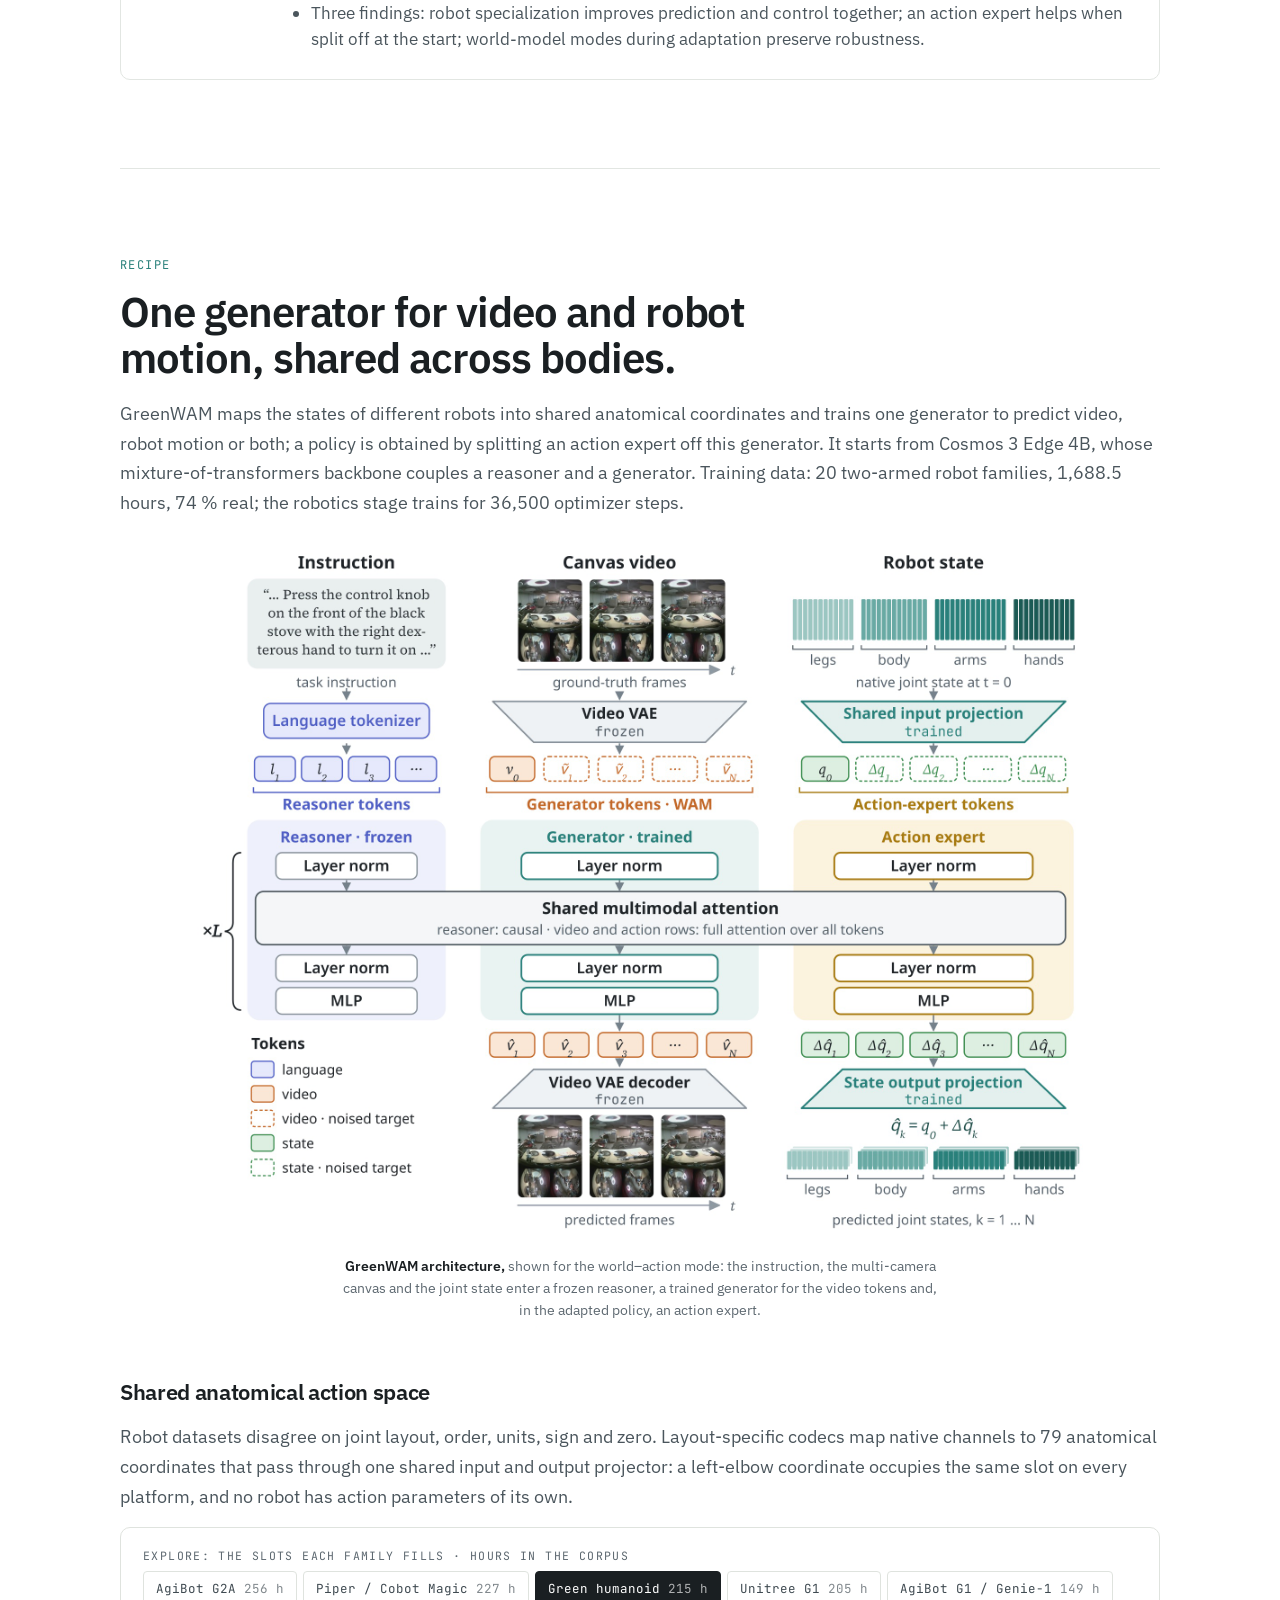
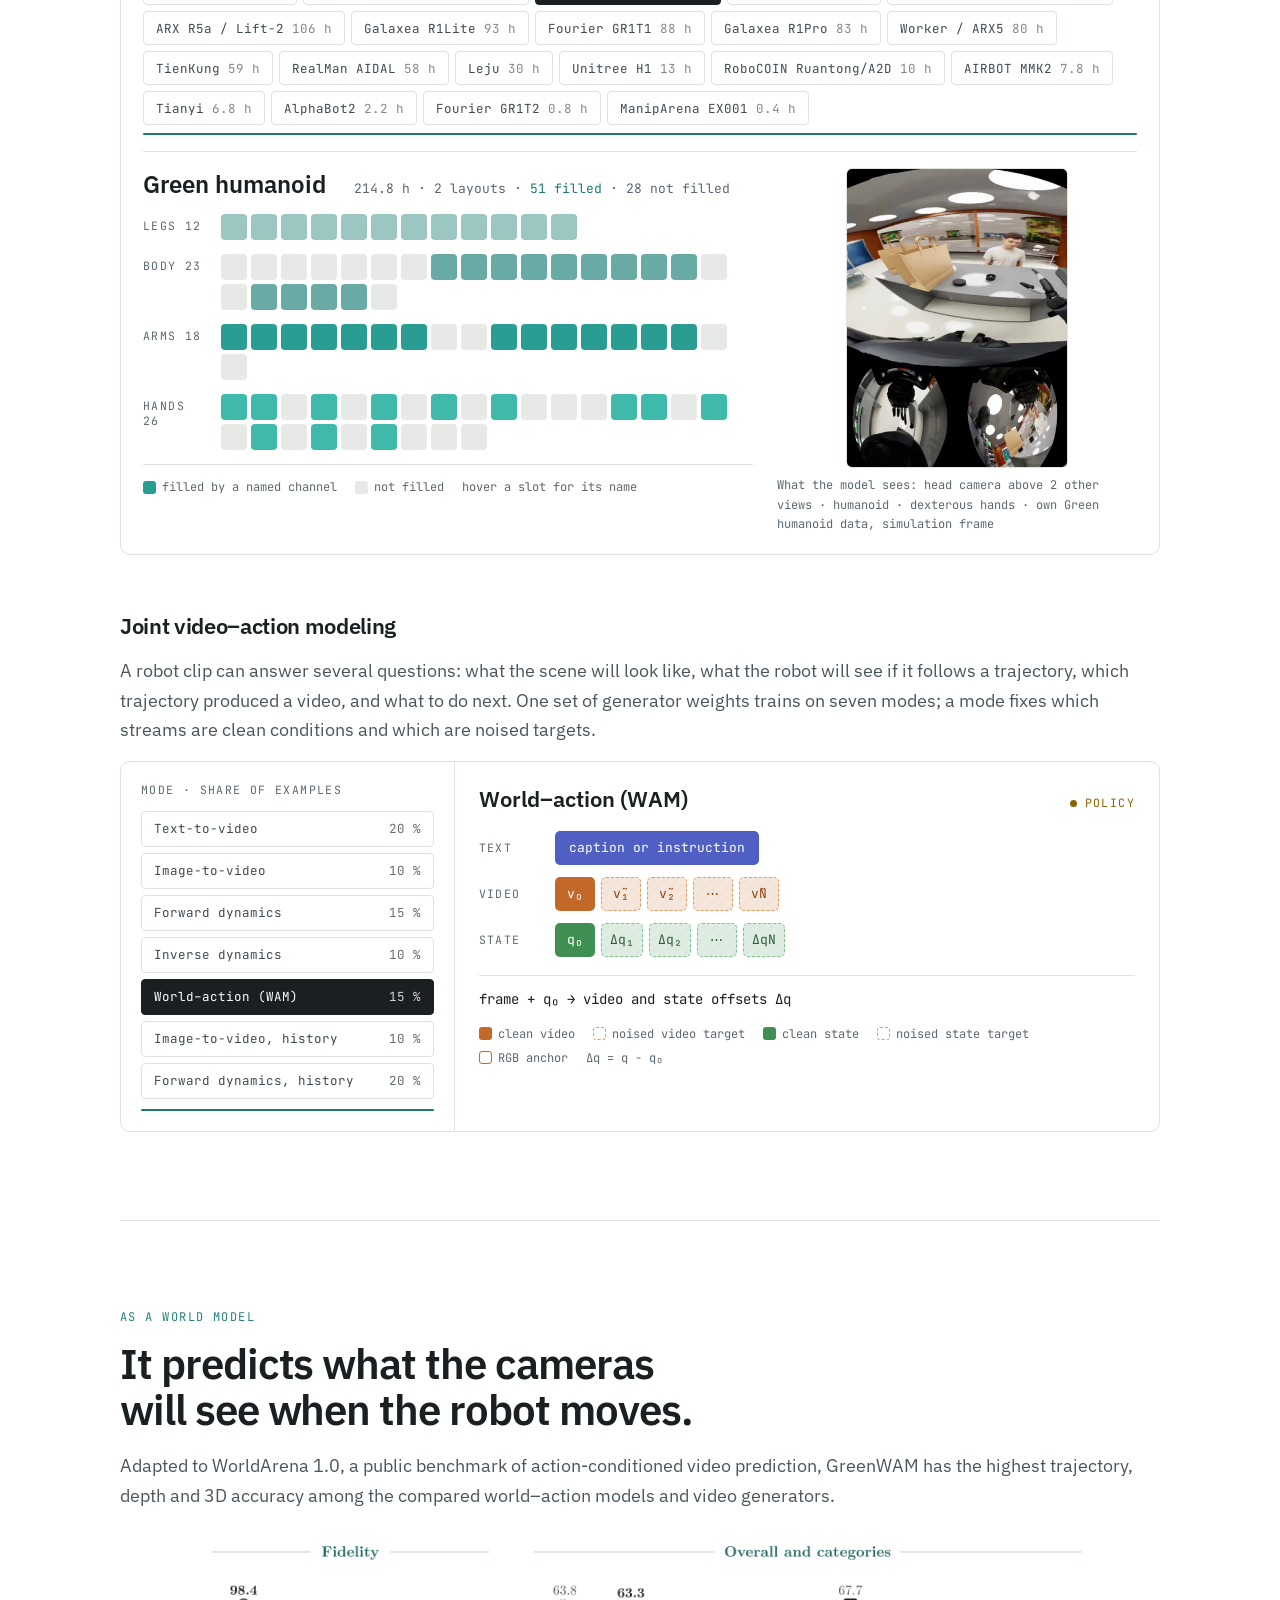
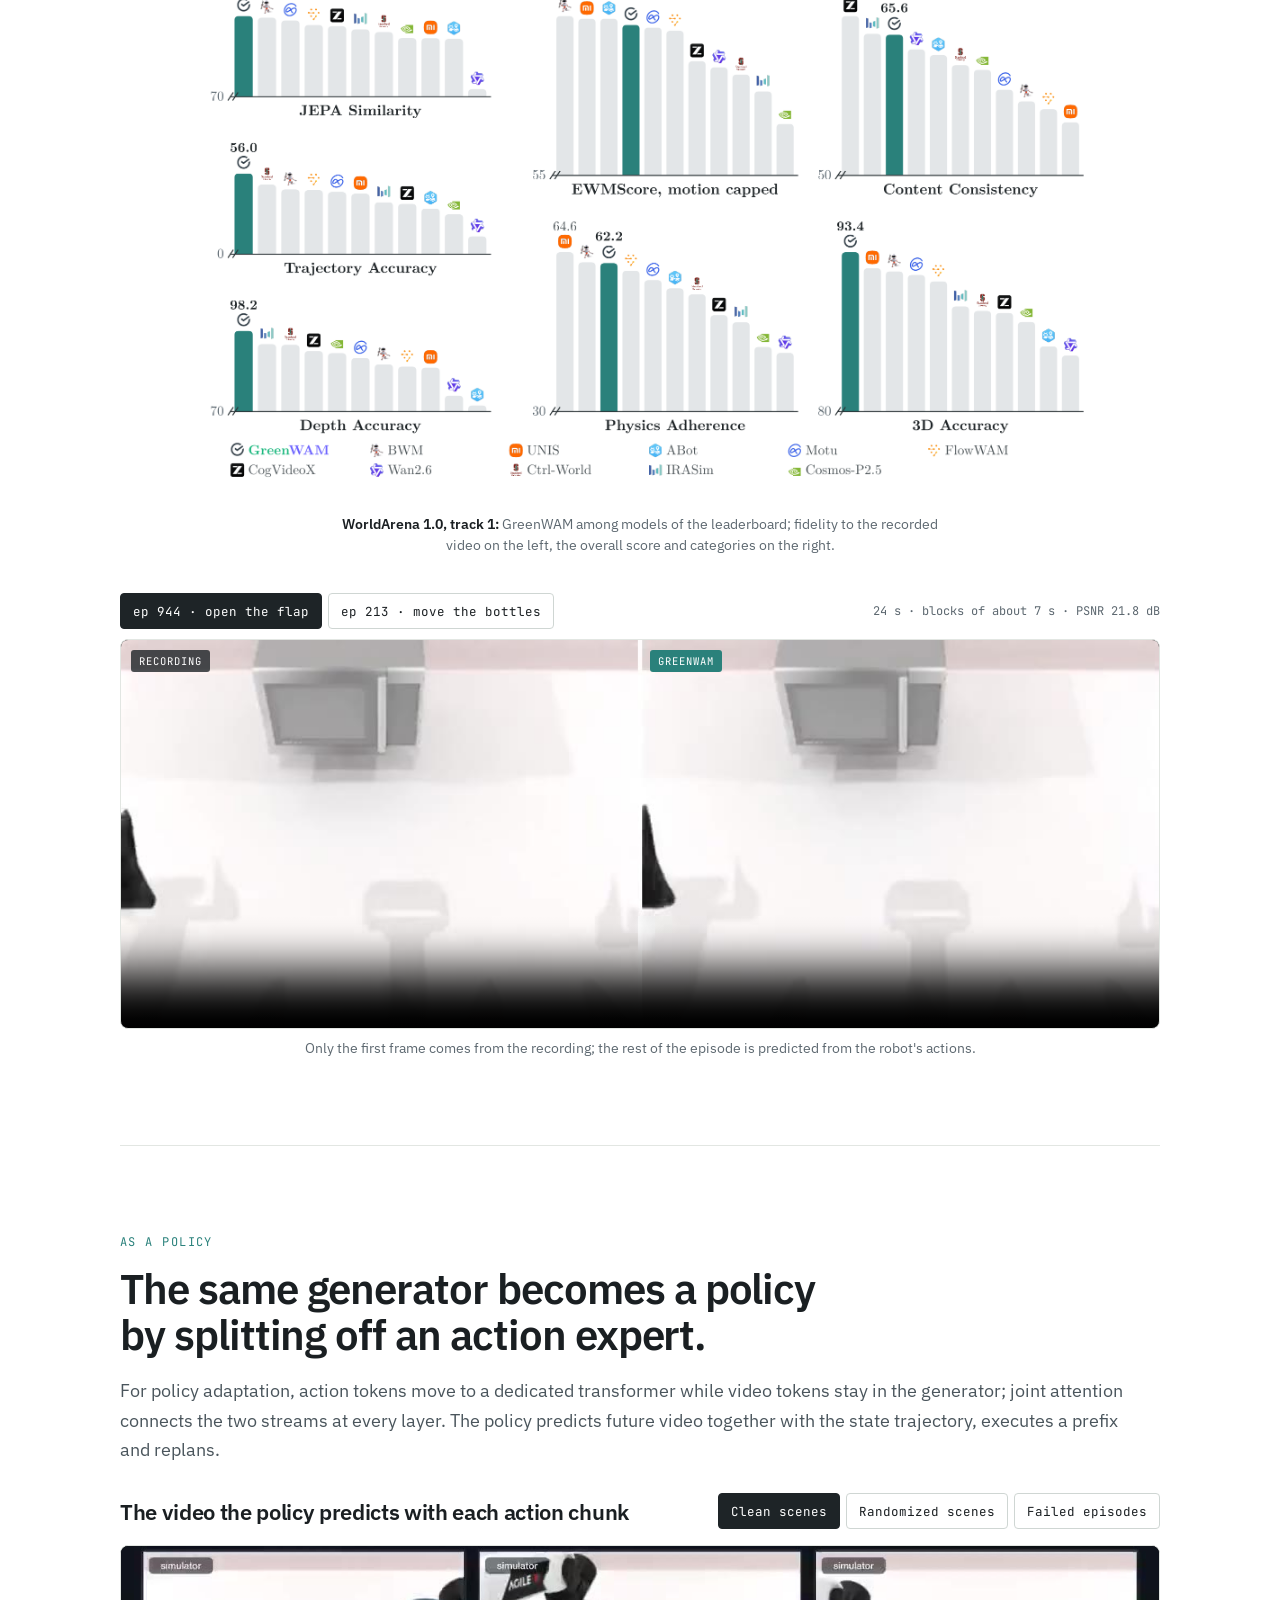
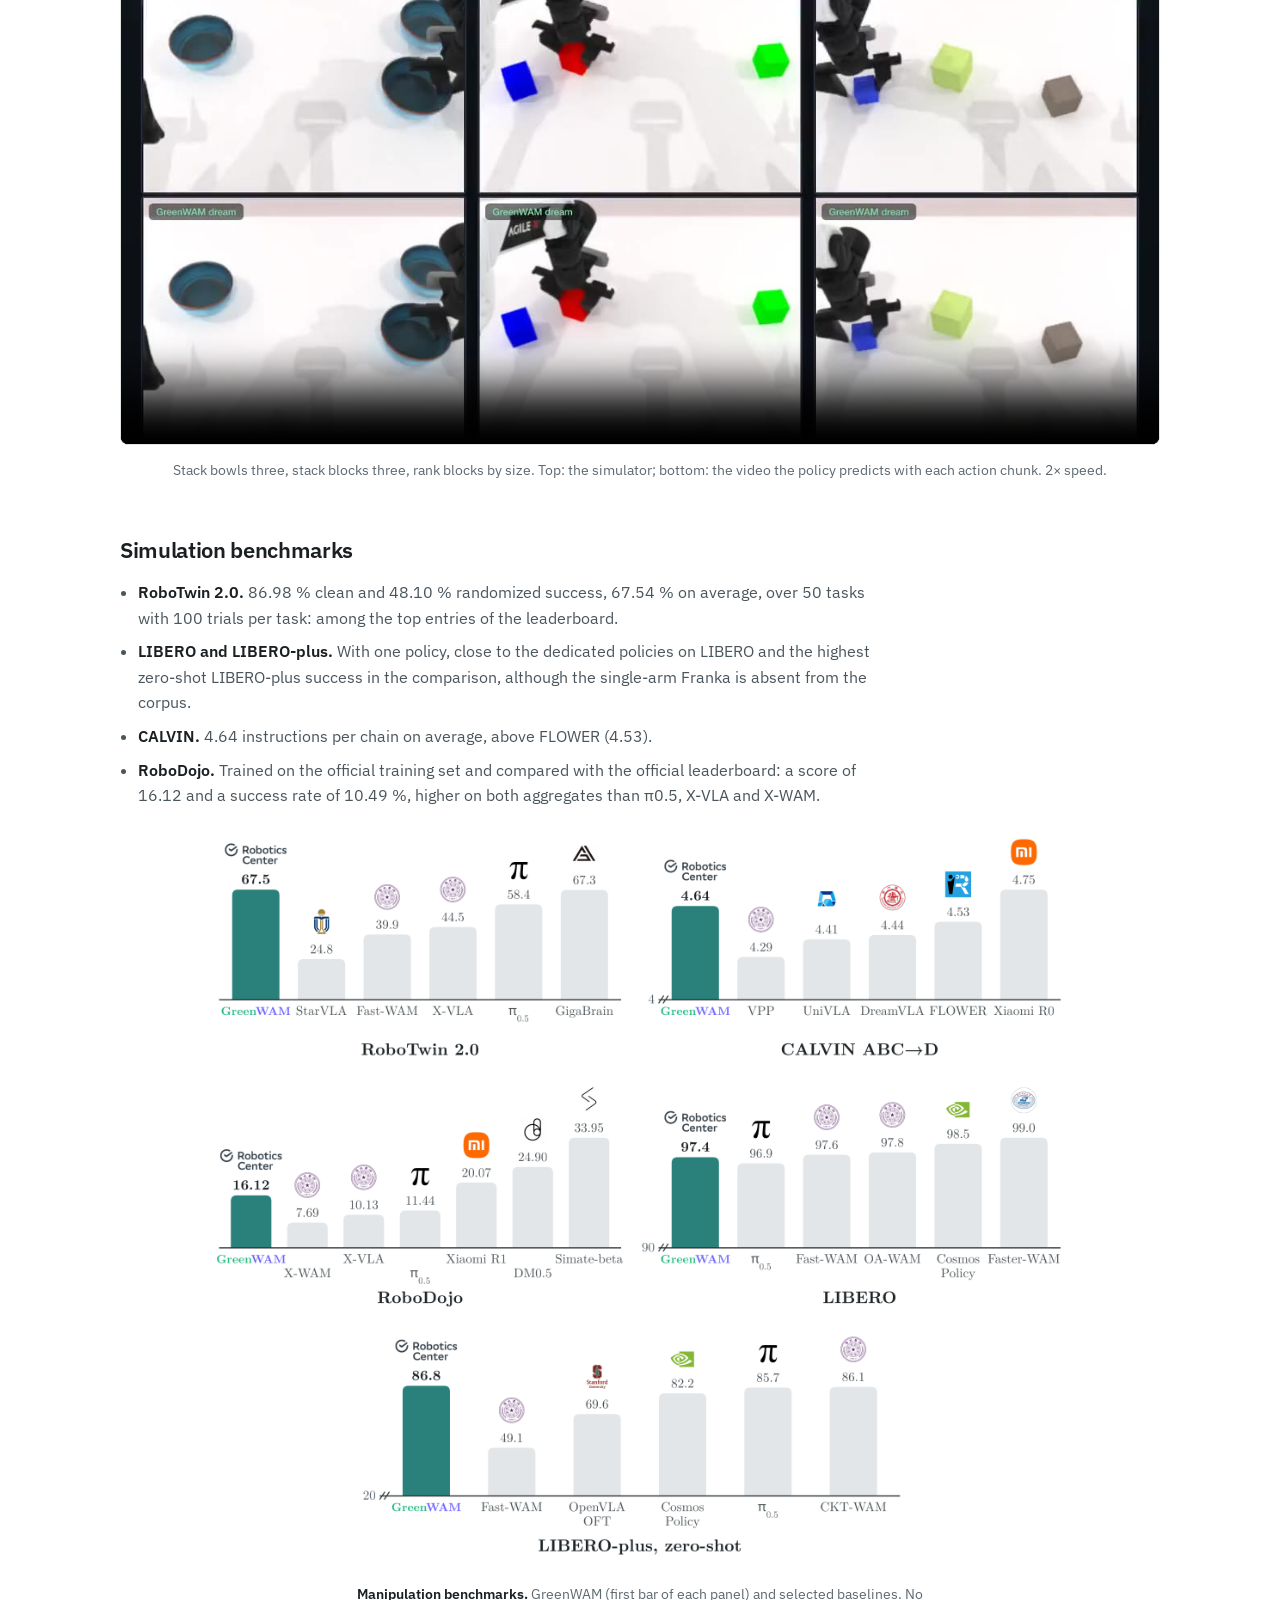
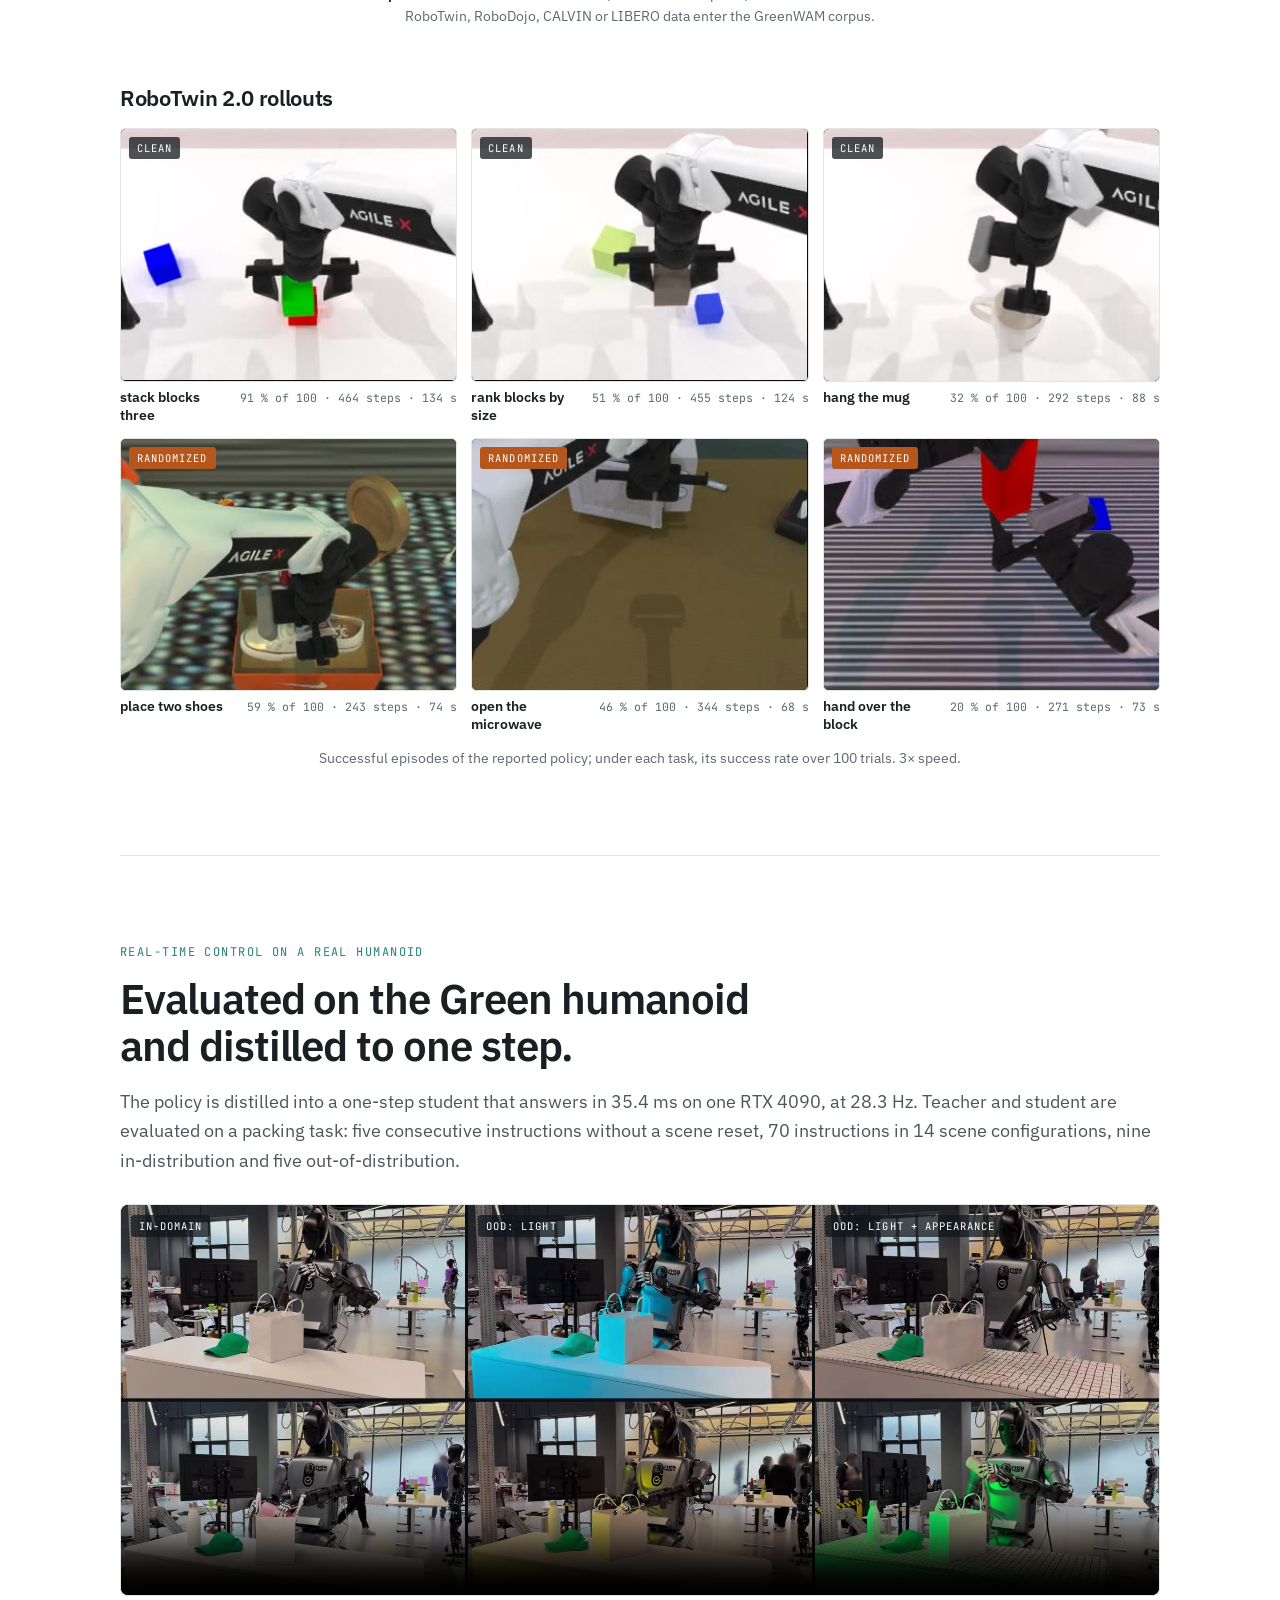
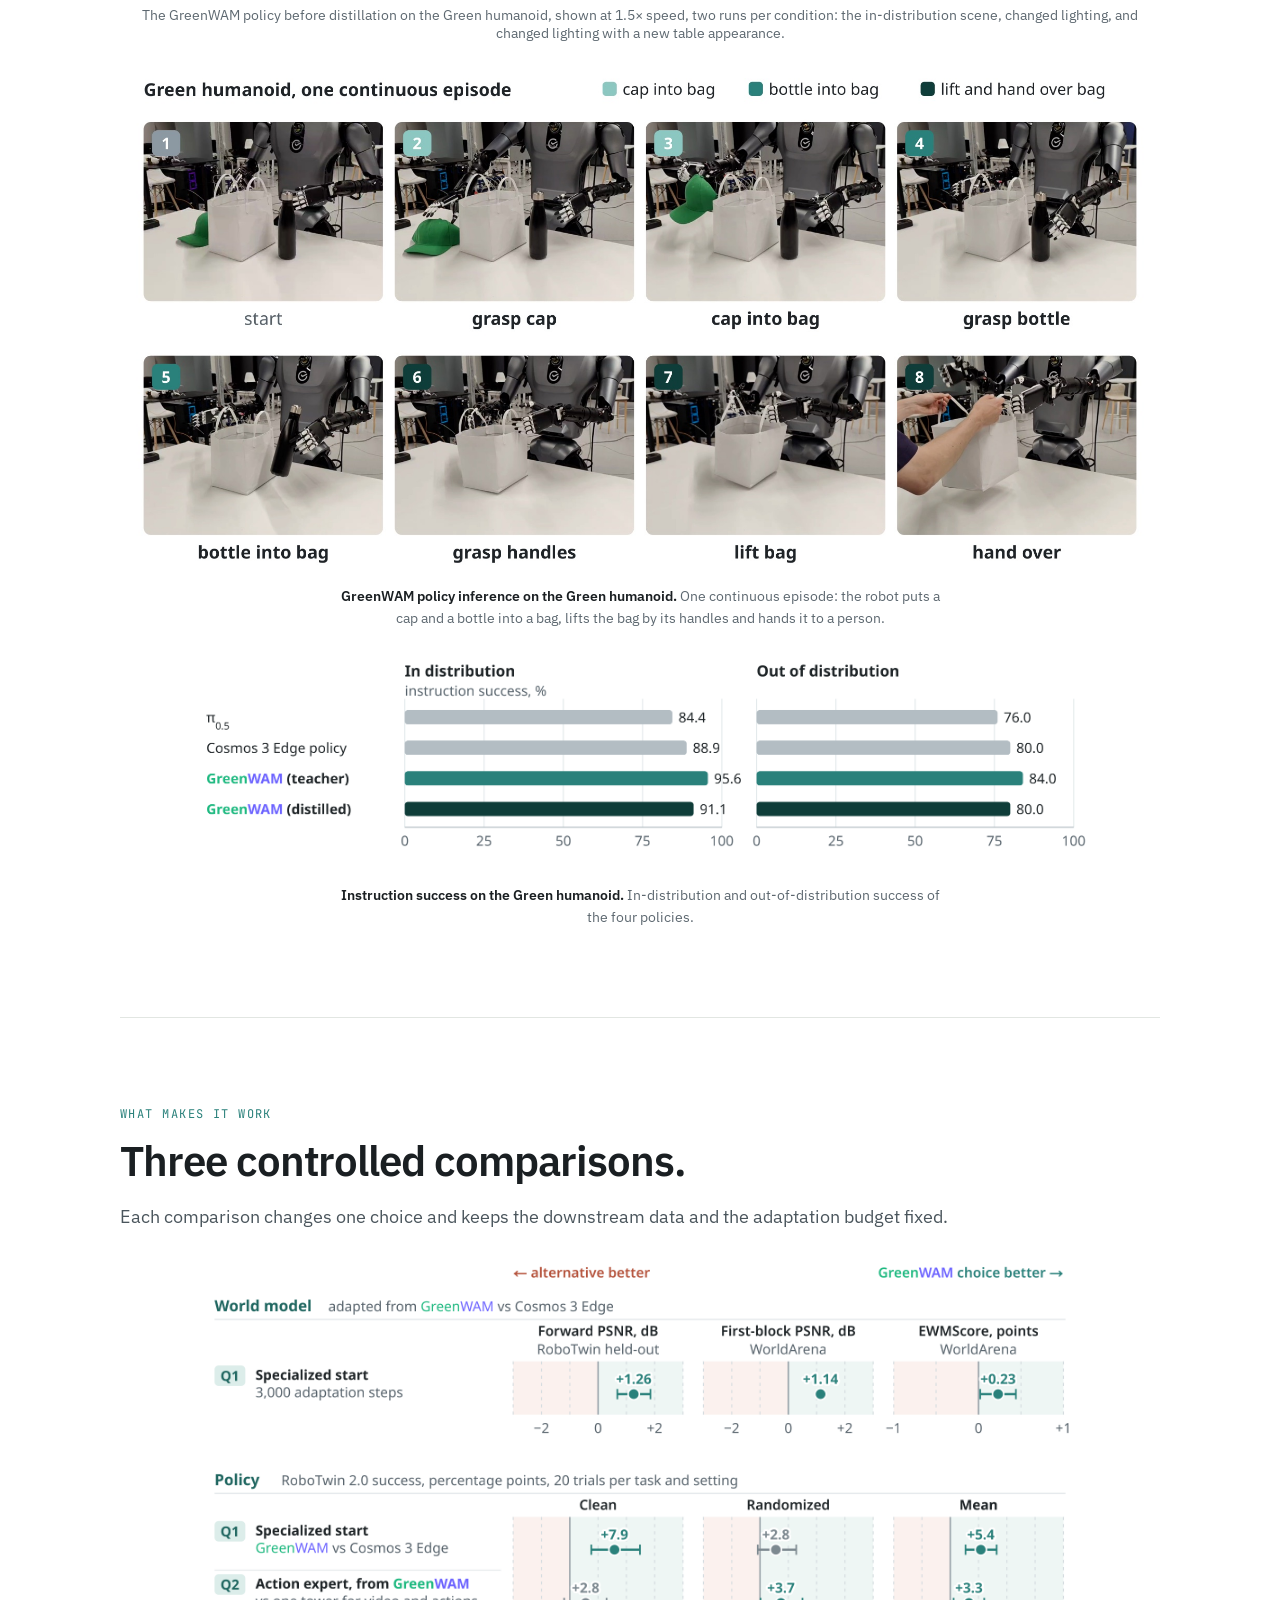
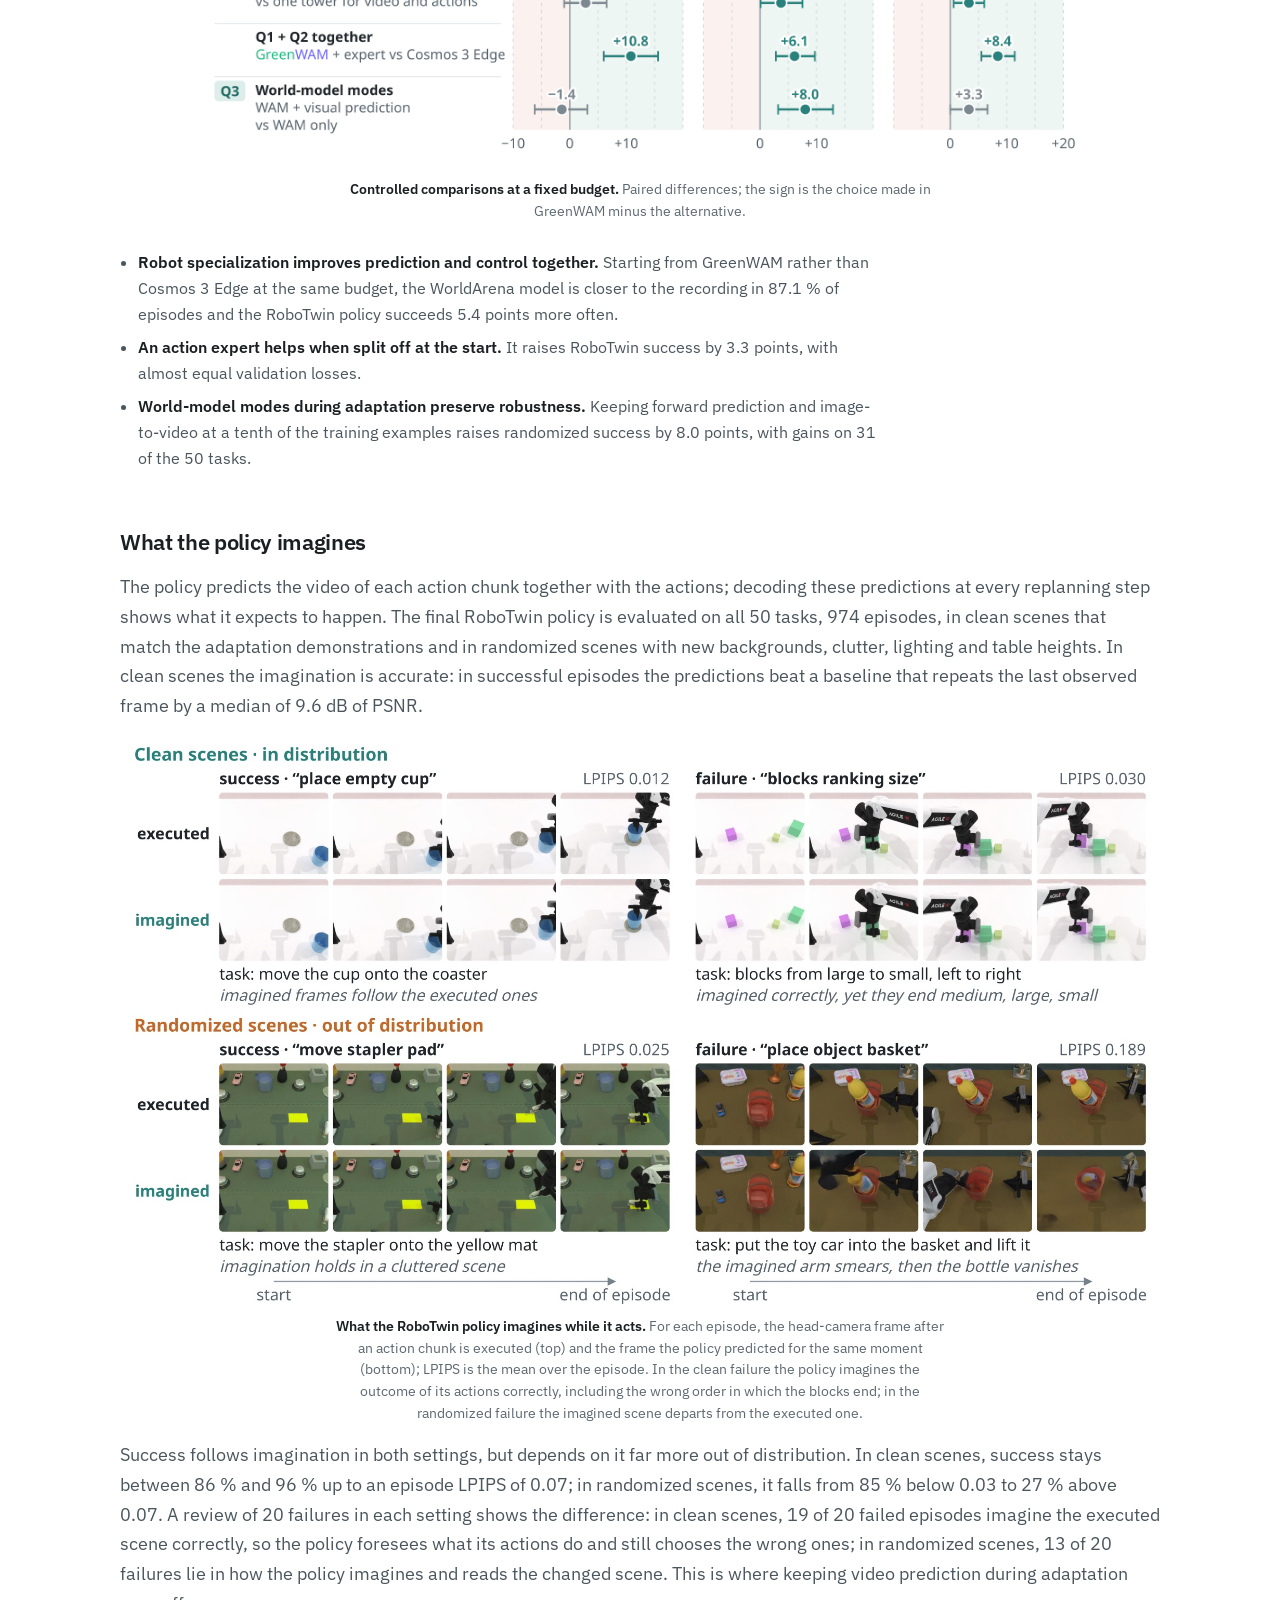
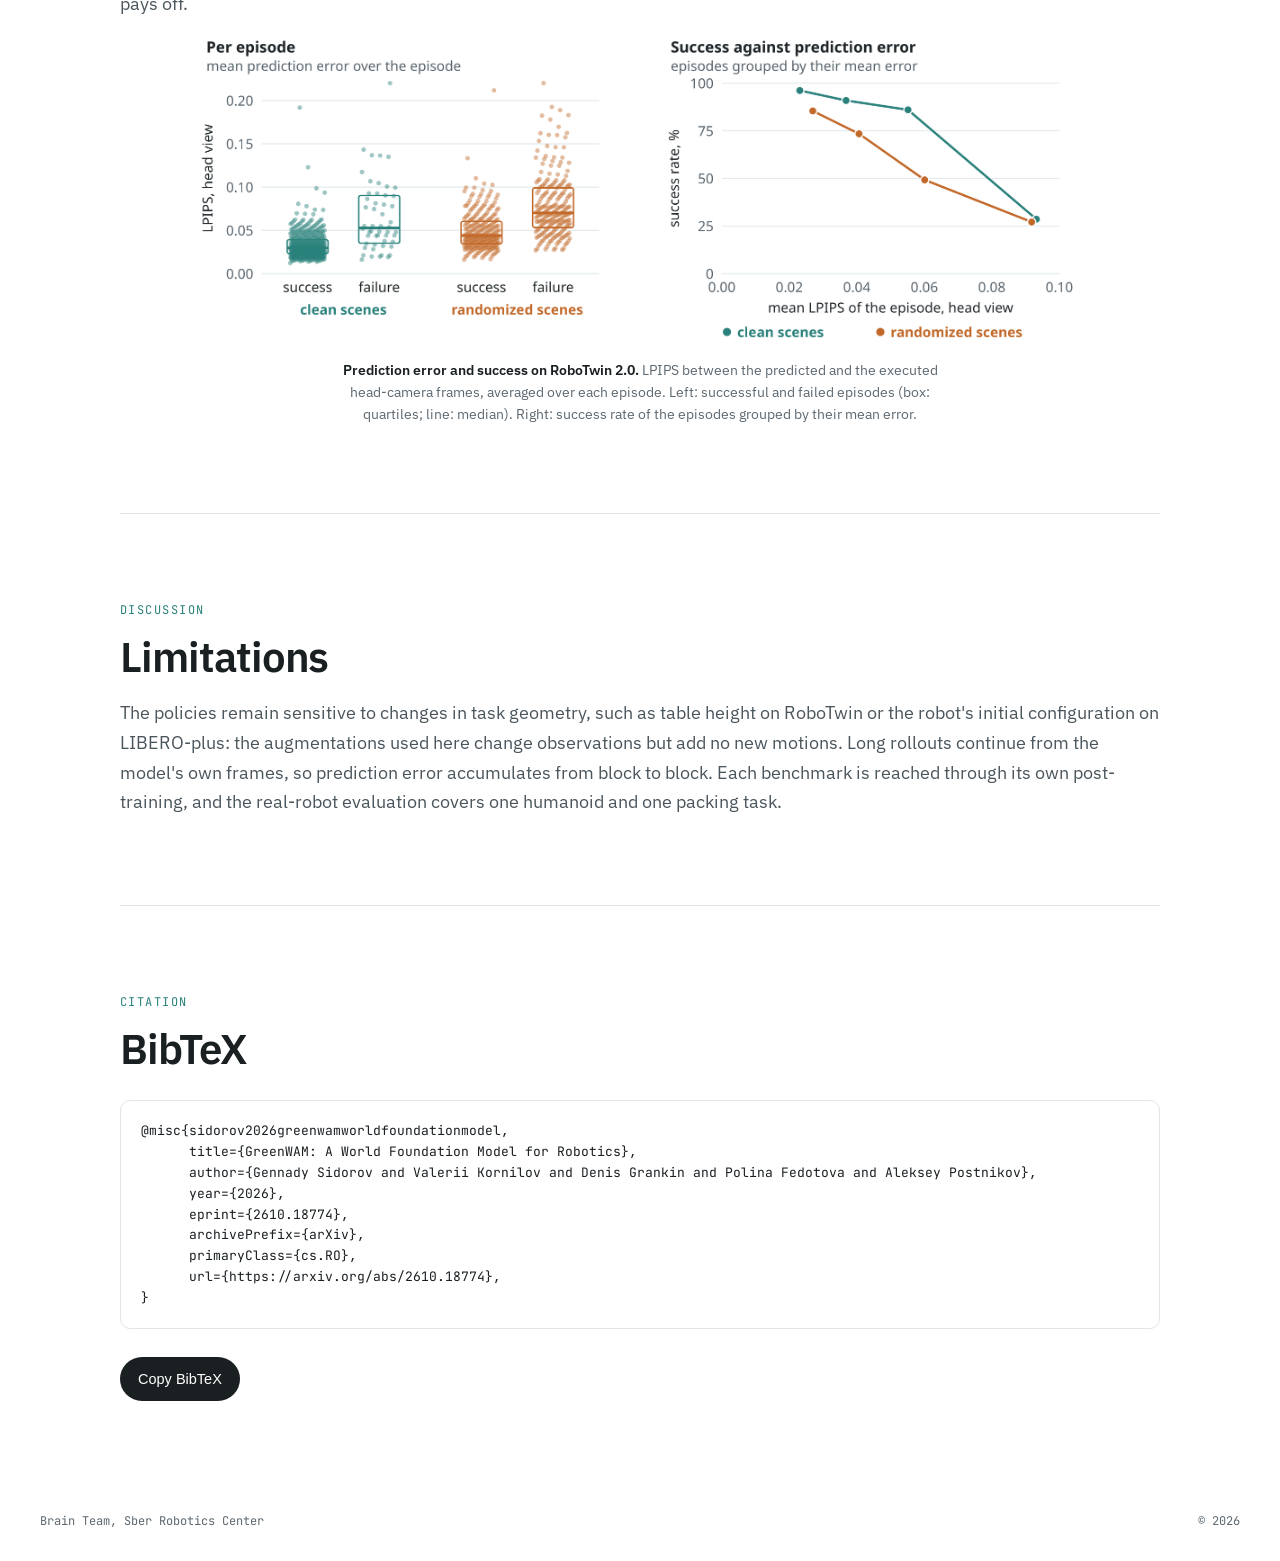
==== commit bb14f100: "GreenWAM: model link" ====
--- a/GreenWAM/index.html
+++ b/GreenWAM/index.html
@@ -145,7 +145,7 @@
   <h1 style="margin:0;font-size:clamp(52px,7vw,88px);line-height:.95;letter-spacing:-.045em;font-weight:700"><span class="g">Green</span><span class="w">WAM</span></h1>
   <p style="margin:0;font-size:clamp(20px,2.2vw,28px);font-weight:500;letter-spacing:-.015em">A World Foundation Model for Robotics</p>
   <p style="margin:0;font-size:16px;line-height:1.6;color:var(--muted)">Gennady Sidorov, Valerii Kornilov, Denis Grankin, Polina Fedotova, Aleksey Postnikov<br>Brain Team, Sber Robotics Center</p>
-  <div style="display:flex;flex-wrap:wrap;justify-content:center;gap:10px"><a class="btn2" href="https://arxiv.org/abs/2610.18774"><img src="media/logo-arxiv.svg" alt="" width="14" height="19" style="display:block">arXiv</a><span class="btn2" aria-disabled="true" style="background:#5d6569;cursor:default"><svg viewBox="0 0 16 16" width="18" height="18" fill="currentColor" aria-hidden="true"><path d="M8 0c4.42 0 8 3.58 8 8a8.013 8.013 0 0 1-5.45 7.59c-.4.08-.55-.17-.55-.38 0-.27.01-1.13.01-2.2 0-.75-.25-1.23-.54-1.48 1.78-.2 3.65-.88 3.65-3.95 0-.88-.31-1.59-.82-2.15.08-.2.36-1.02-.08-2.12 0 0-.67-.22-2.2.82-.64-.18-1.32-.27-2-.27-.68 0-1.36.09-2 .27-1.53-1.03-2.2-.82-2.2-.82-.44 1.1-.16 1.92-.08 2.12-.51.56-.82 1.28-.82 2.15 0 3.06 1.86 3.75 3.64 3.95-.23.2-.44.55-.51 1.07-.46.21-1.61.55-2.33-.66-.15-.24-.6-.83-1.23-.82-.67.01-.27.38.01.53.34.19.73.9.82 1.13.16.45.68 1.31 2.69.94 0 .67.01 1.3.01 1.49 0 .21-.15.45-.55.37A7.995 7.995 0 0 1 0 8c0-4.42 3.58-8 8-8Z"/></svg>Code<span style="font-size:12px;opacity:.8">soon</span></span><a class="btn2" href="https://huggingface.co/SberRoboticsCenter/models"><img src="media/logo-hf.svg" alt="" width="21" height="19" style="display:block">Model</a><a class="btn2" href="#cite">BibTeX</a></div>
+  <div style="display:flex;flex-wrap:wrap;justify-content:center;gap:10px"><a class="btn2" href="https://arxiv.org/abs/2610.18774"><img src="media/logo-arxiv.svg" alt="" width="14" height="19" style="display:block">arXiv</a><span class="btn2" aria-disabled="true" style="background:#5d6569;cursor:default"><svg viewBox="0 0 16 16" width="18" height="18" fill="currentColor" aria-hidden="true"><path d="M8 0c4.42 0 8 3.58 8 8a8.013 8.013 0 0 1-5.45 7.59c-.4.08-.55-.17-.55-.38 0-.27.01-1.13.01-2.2 0-.75-.25-1.23-.54-1.48 1.78-.2 3.65-.88 3.65-3.95 0-.88-.31-1.59-.82-2.15.08-.2.36-1.02-.08-2.12 0 0-.67-.22-2.2.82-.64-.18-1.32-.27-2-.27-.68 0-1.36.09-2 .27-1.53-1.03-2.2-.82-2.2-.82-.44 1.1-.16 1.92-.08 2.12-.51.56-.82 1.28-.82 2.15 0 3.06 1.86 3.75 3.64 3.95-.23.2-.44.55-.51 1.07-.46.21-1.61.55-2.33-.66-.15-.24-.6-.83-1.23-.82-.67.01-.27.38.01.53.34.19.73.9.82 1.13.16.45.68 1.31 2.69.94 0 .67.01 1.3.01 1.49 0 .21-.15.45-.55.37A7.995 7.995 0 0 1 0 8c0-4.42 3.58-8 8-8Z"/></svg>Code<span style="font-size:12px;opacity:.8">soon</span></span><a class="btn2" href="https://huggingface.co/SberRoboticsCenter/GreenWAM"><img src="media/logo-hf.svg" alt="" width="21" height="19" style="display:block">Model</a><a class="btn2" href="#cite">BibTeX</a></div>
   <div style="margin-top:22px;width:100%"><figure class="fg"><img src="media/rf_greenwm-overview.jpg" width="2000" height="1213" alt="From robot experience to prediction and control." loading="lazy"><figcaption><b>From robot experience to prediction and control.</b> Video, states and text from 20 robot families, a shared anatomical action space and one joint video–action model, used as a world model and as a policy; (g) GreenWAM against the best of three references on every axis.</figcaption></figure></div>
   <dl class="qa" style="margin-top:22px;width:100%">
     <dt>Question</dt><dd>Can one robot world model serve both as a world model and as a policy across different bodies, and what makes this work?</dd>
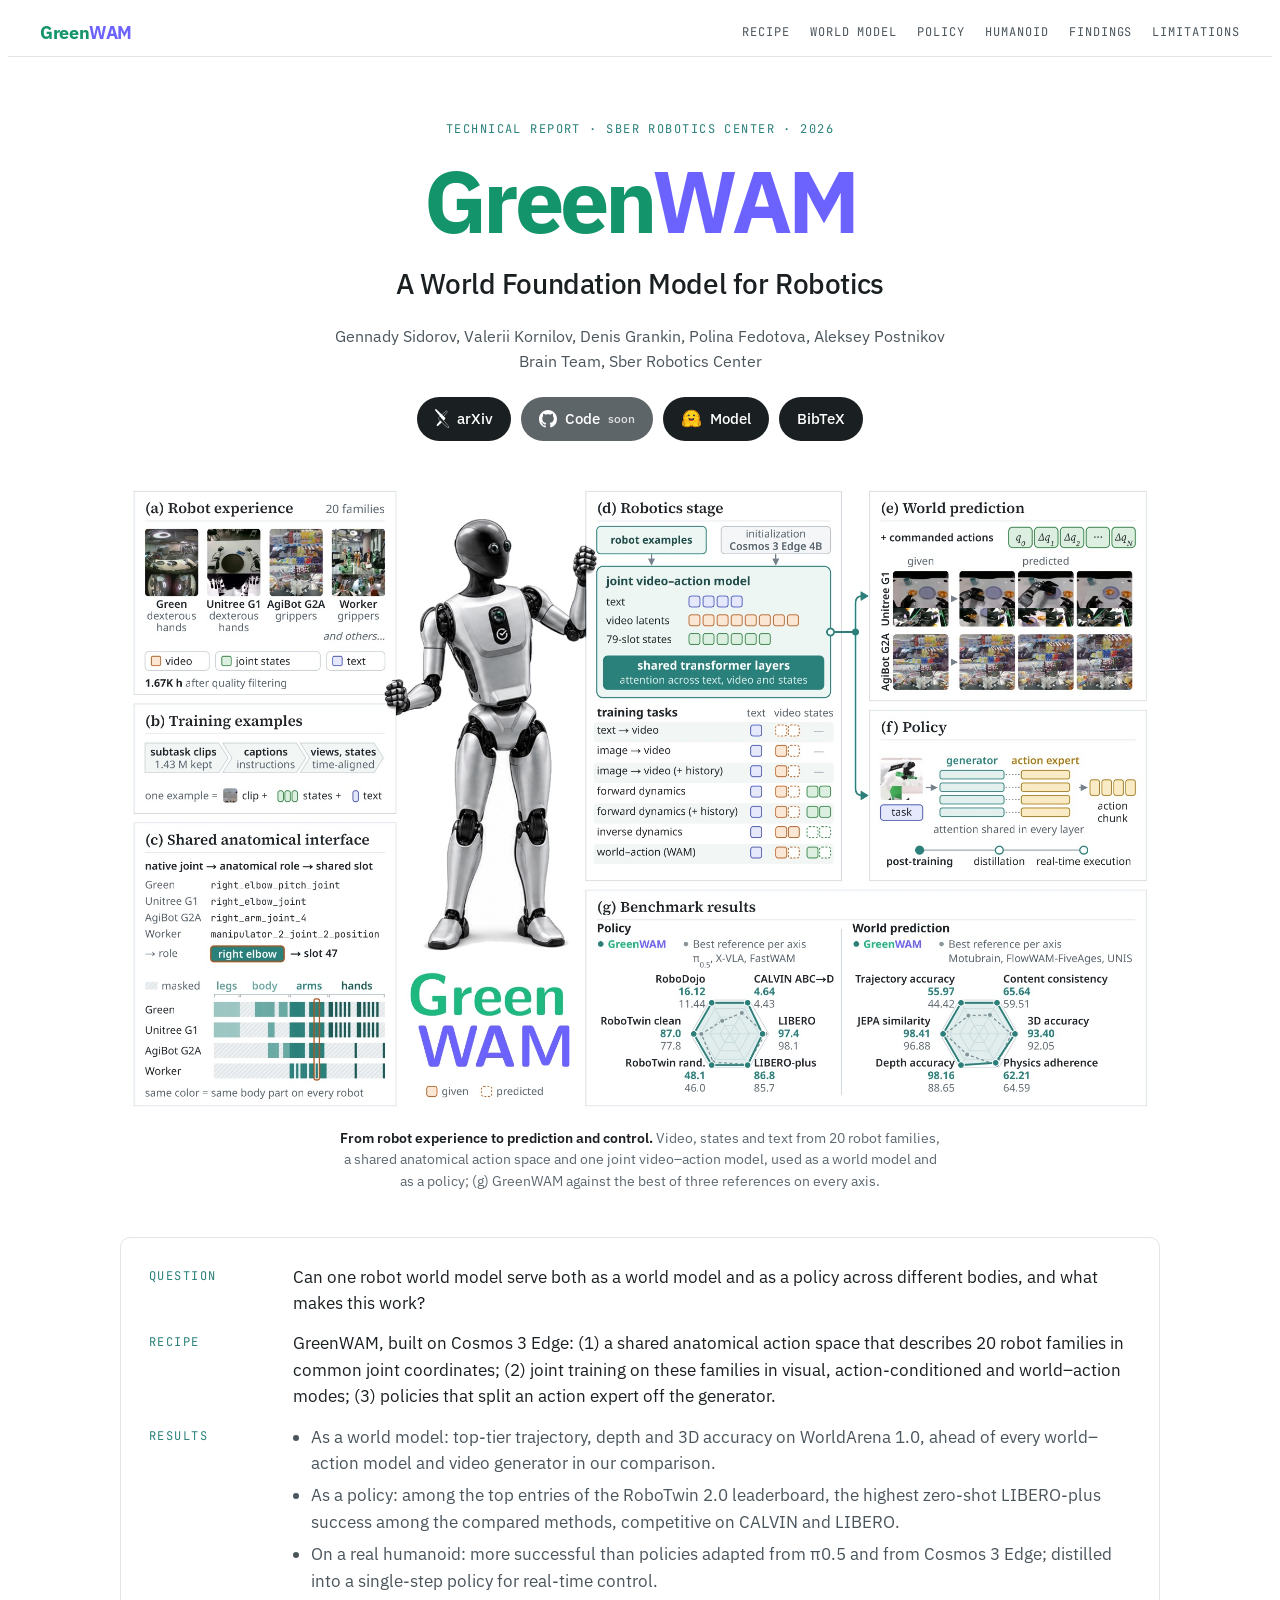
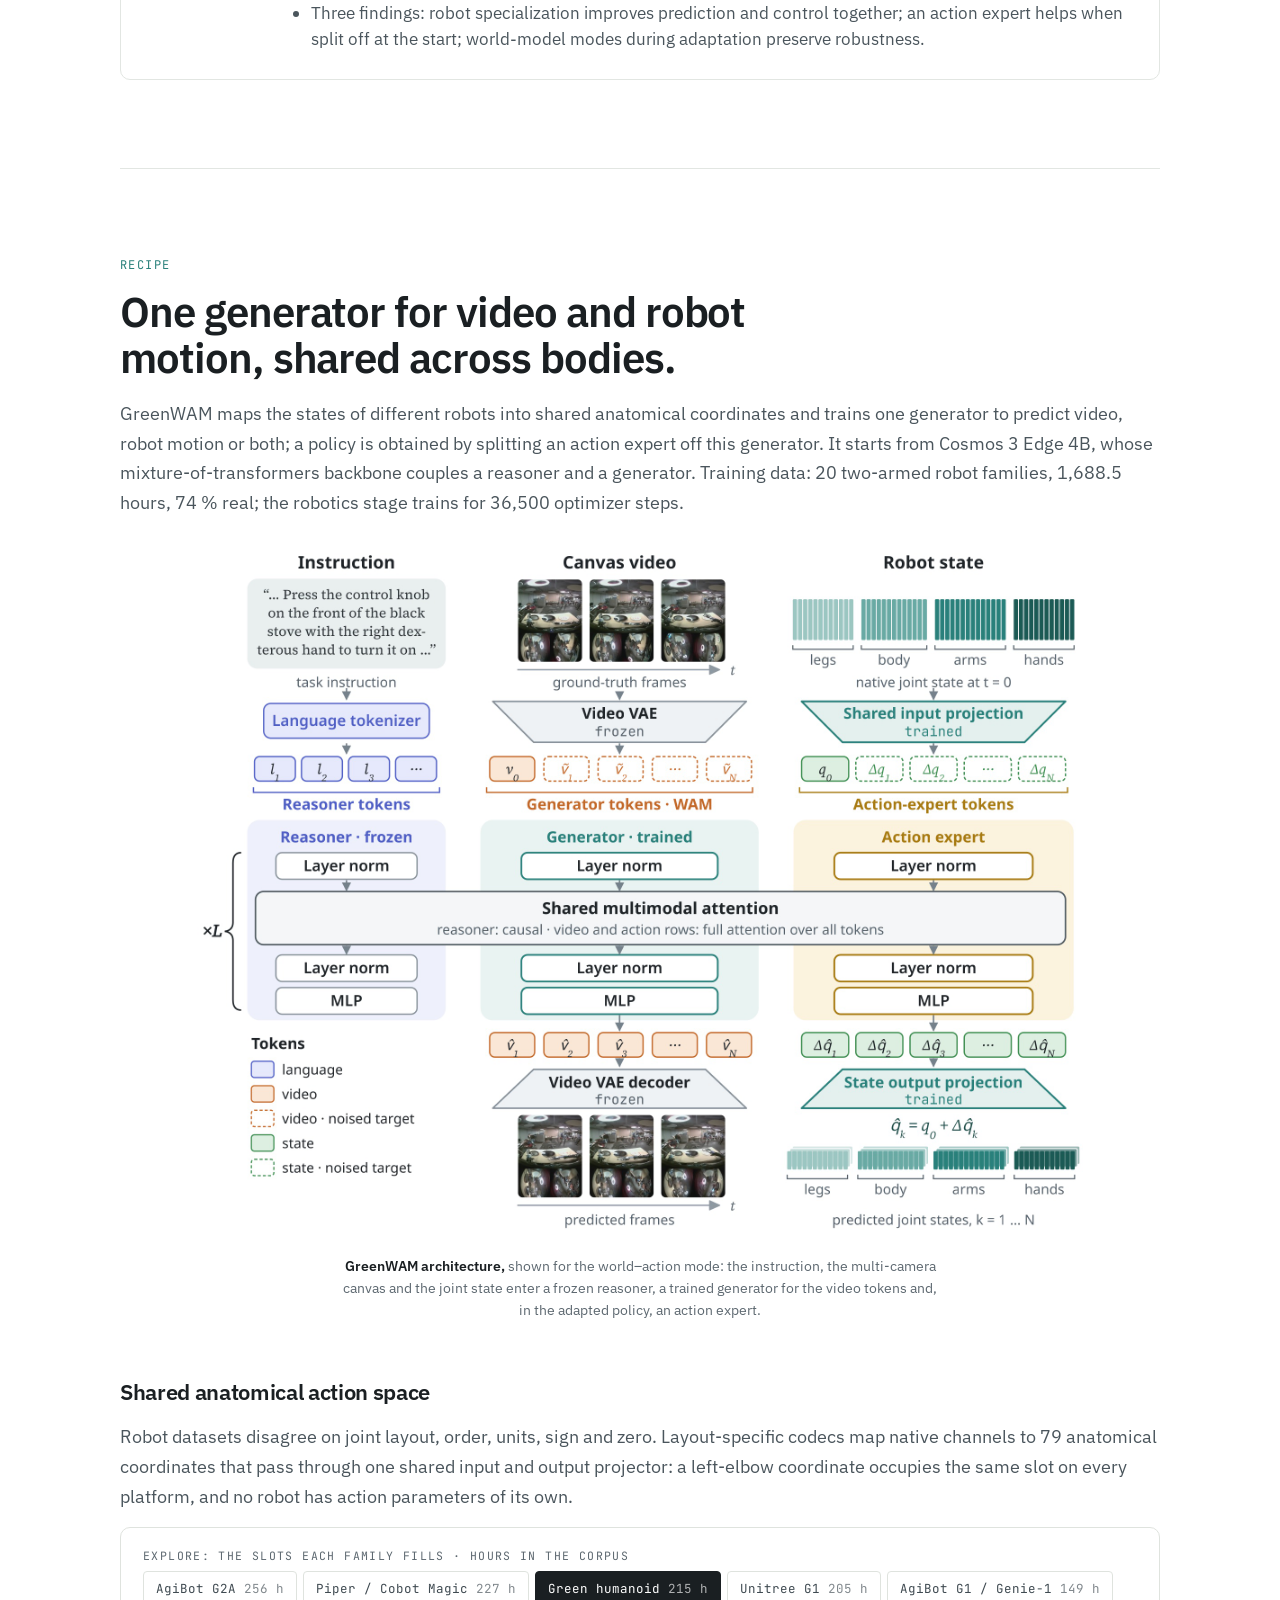
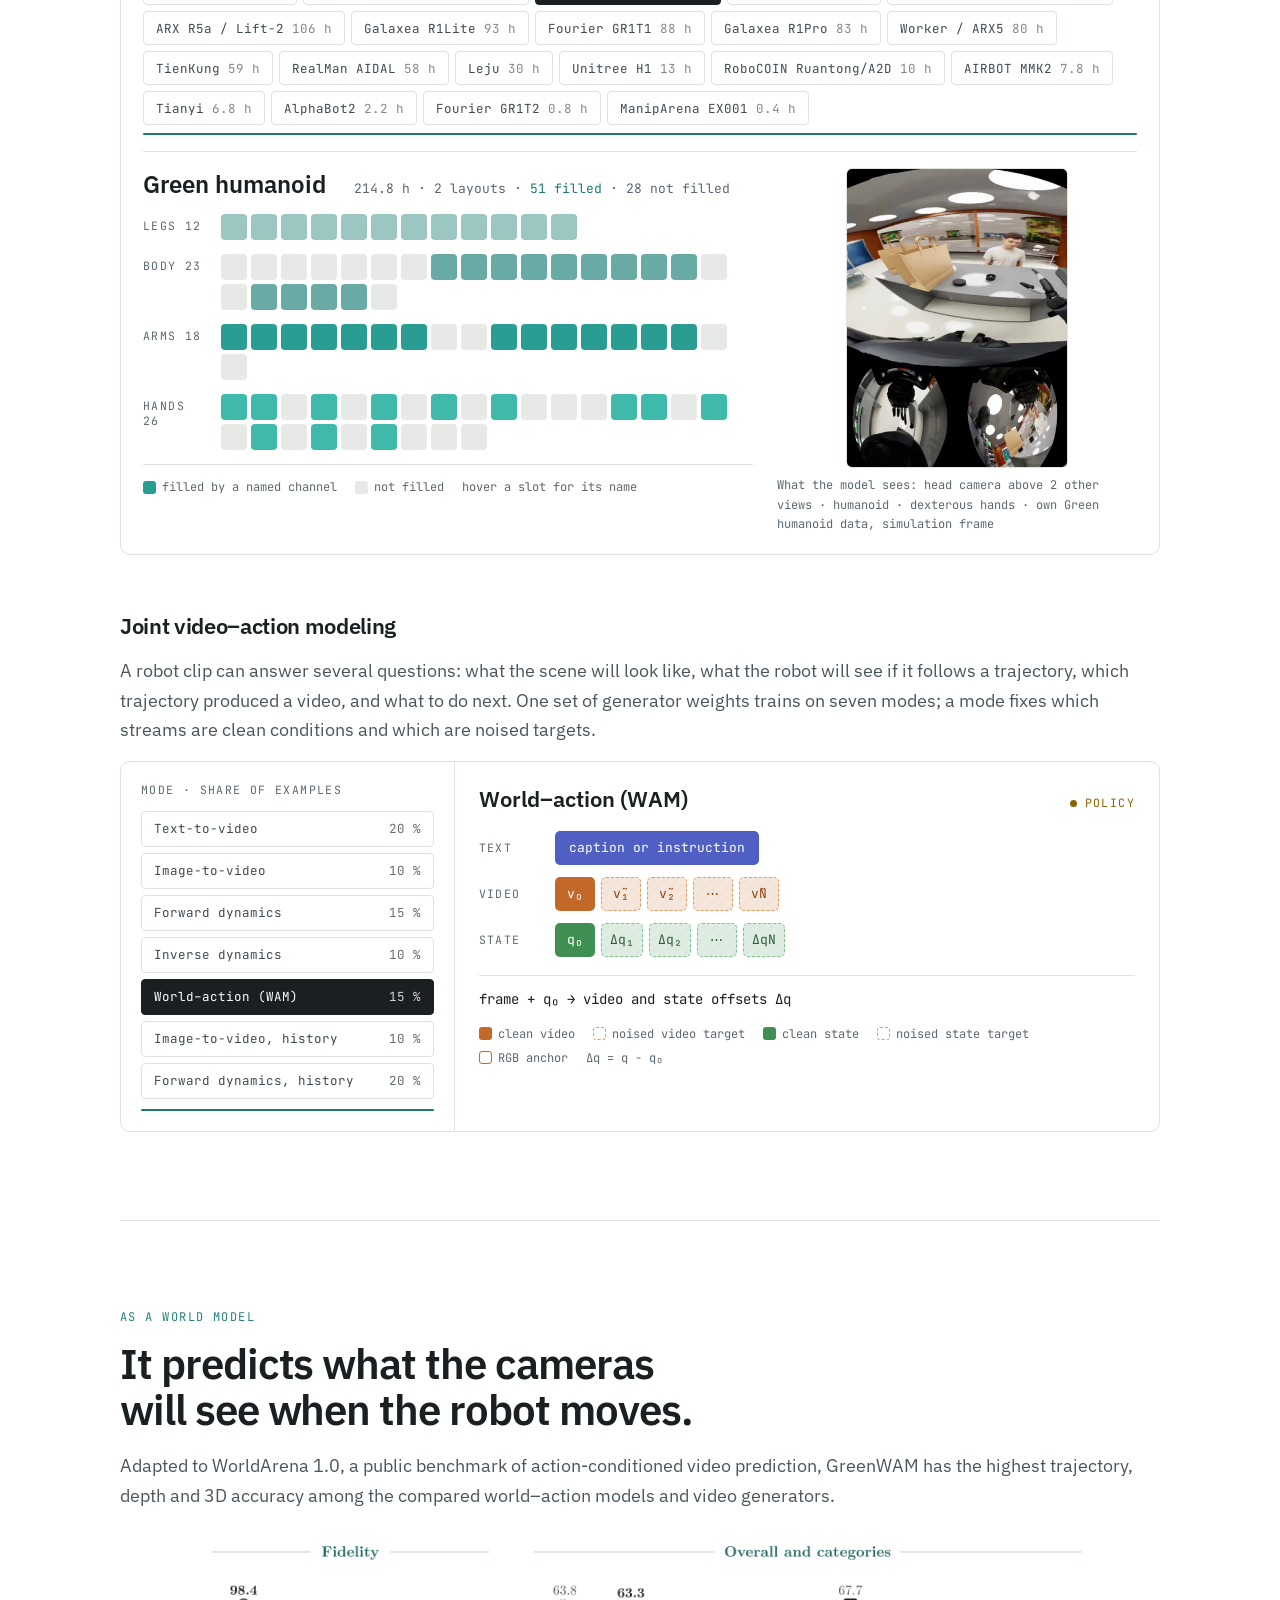
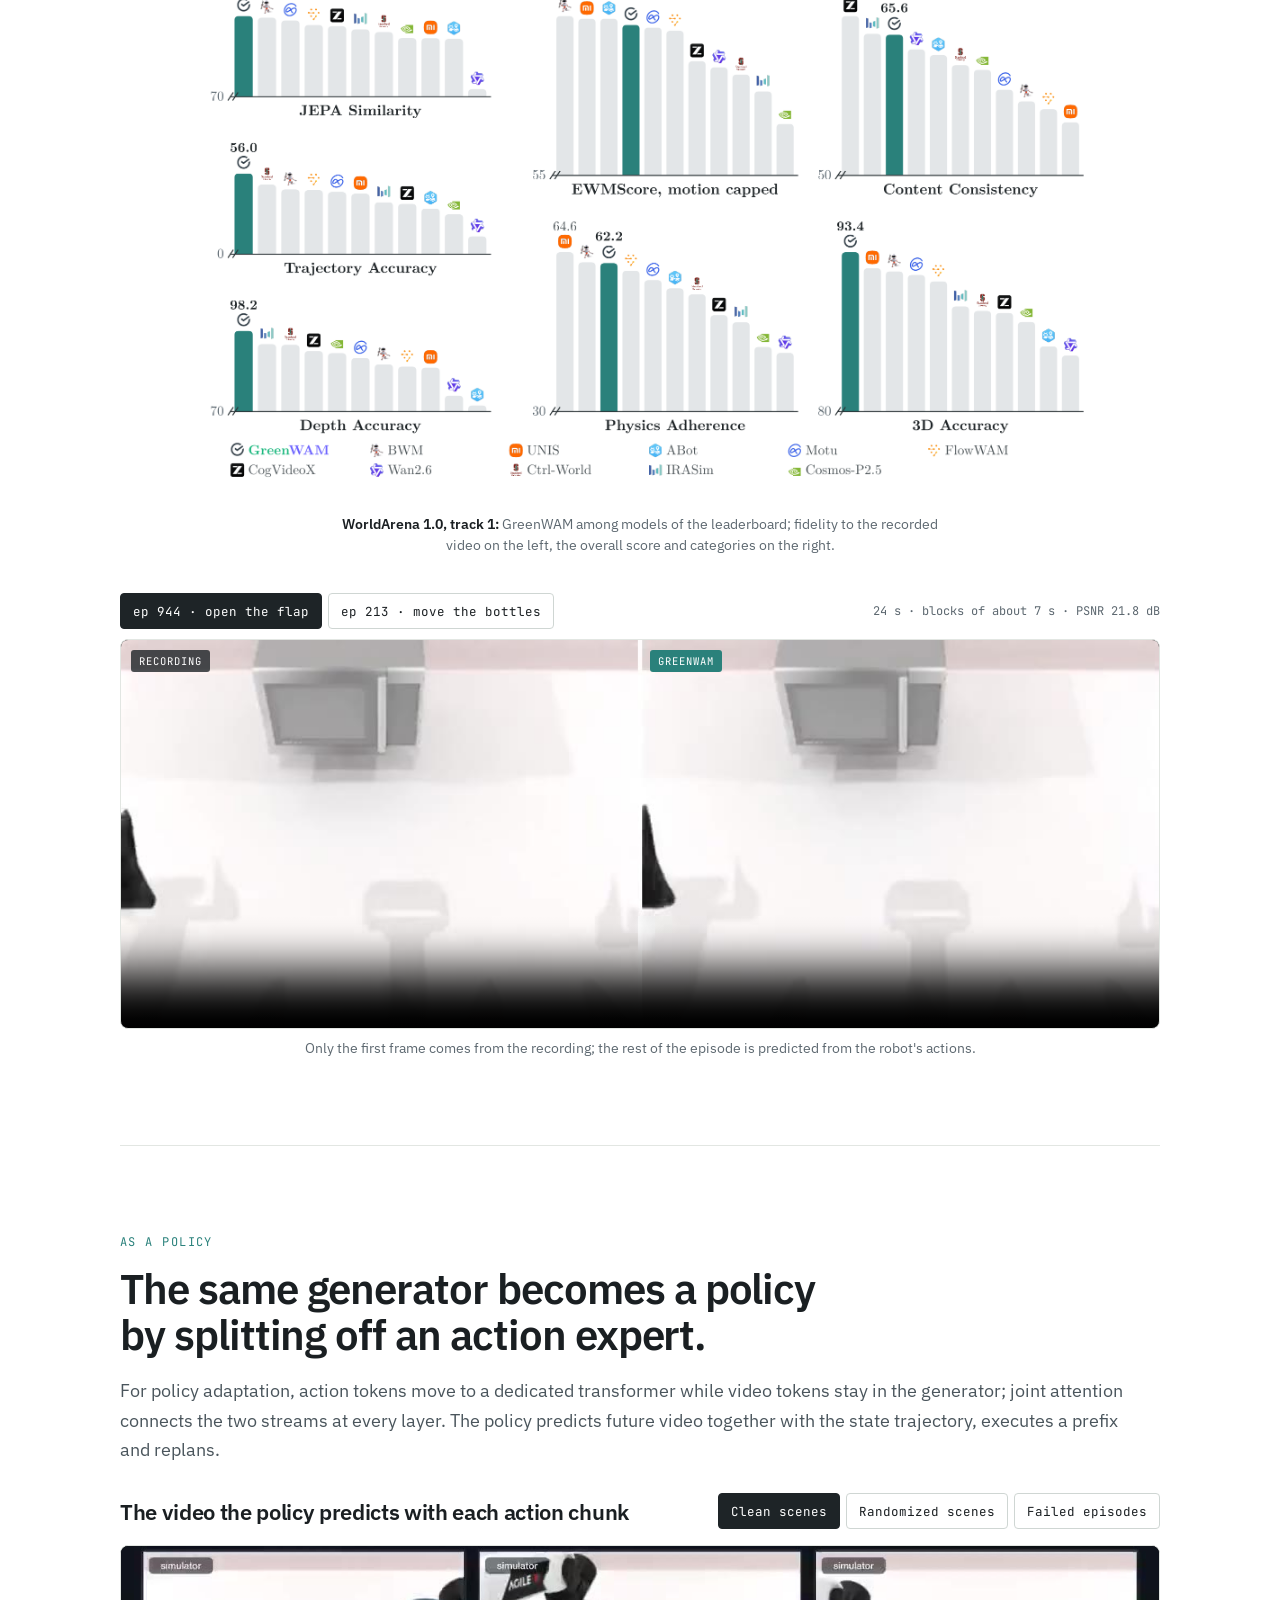
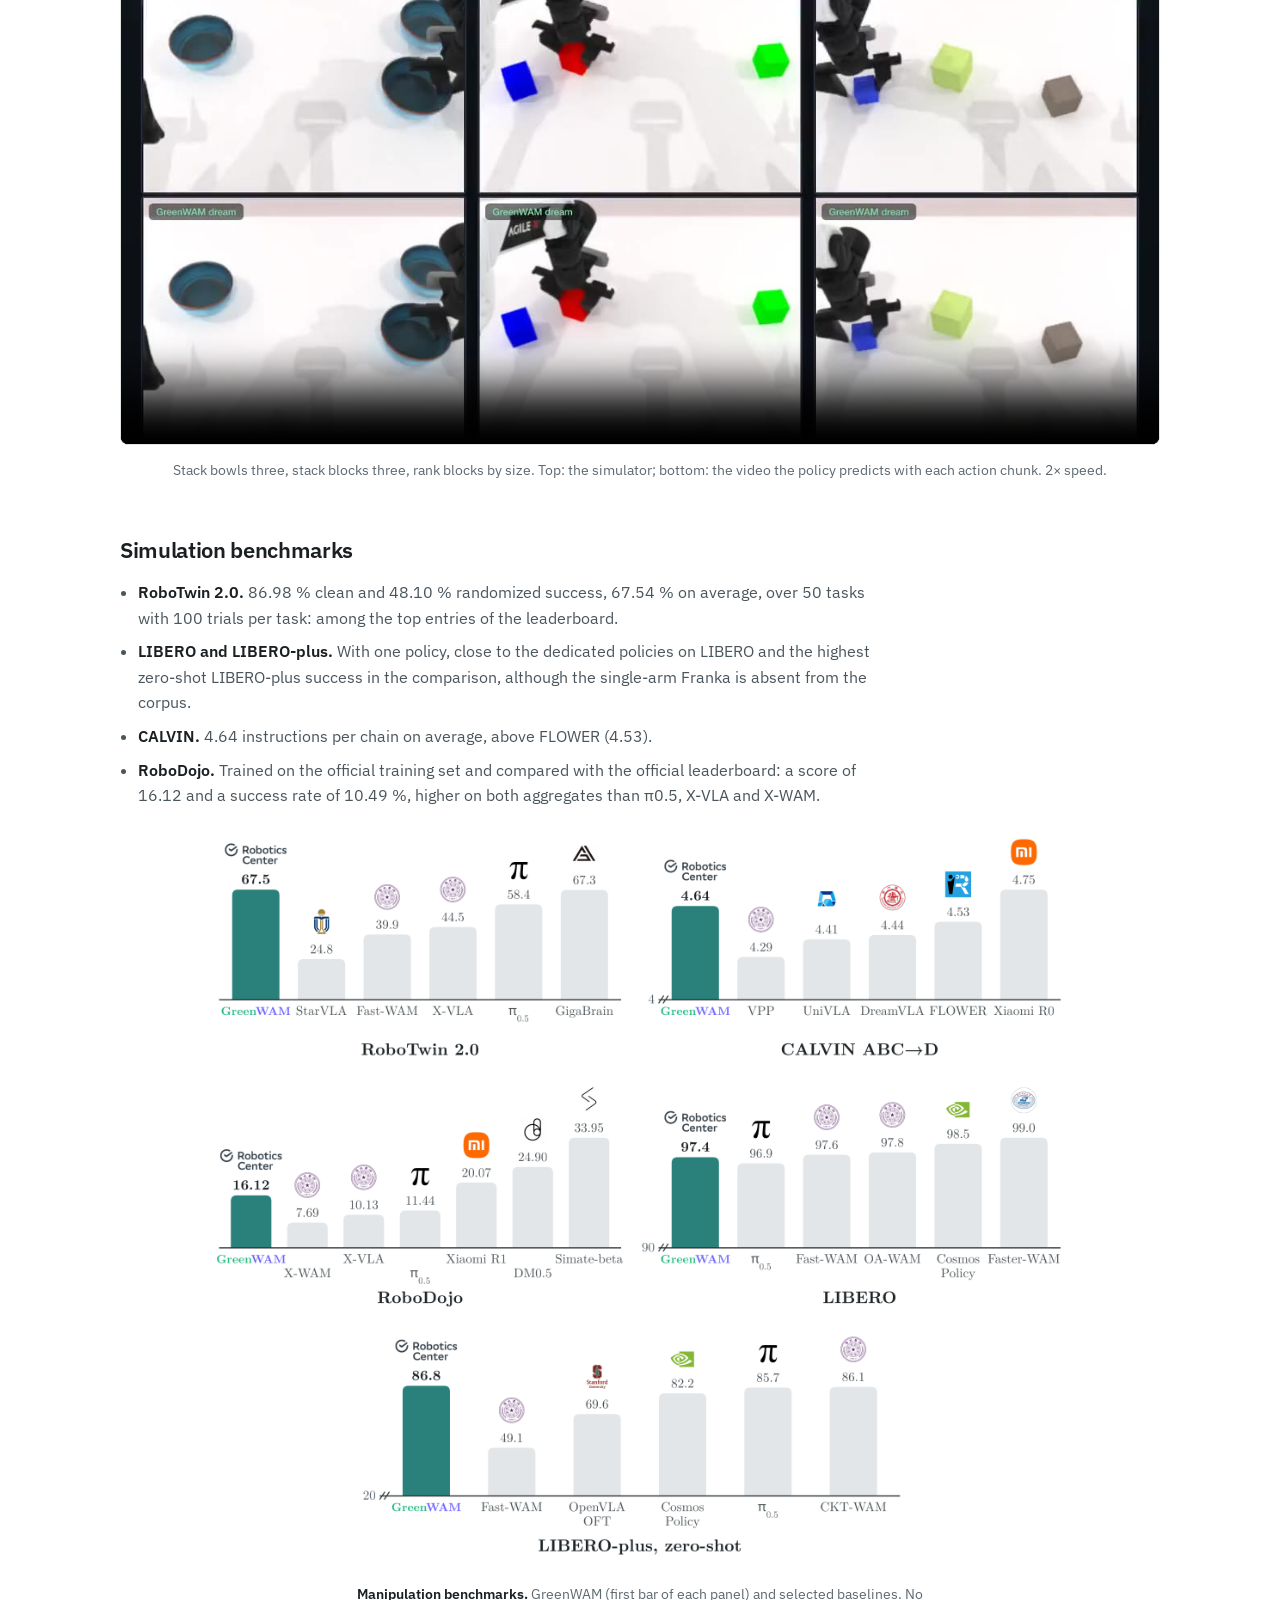
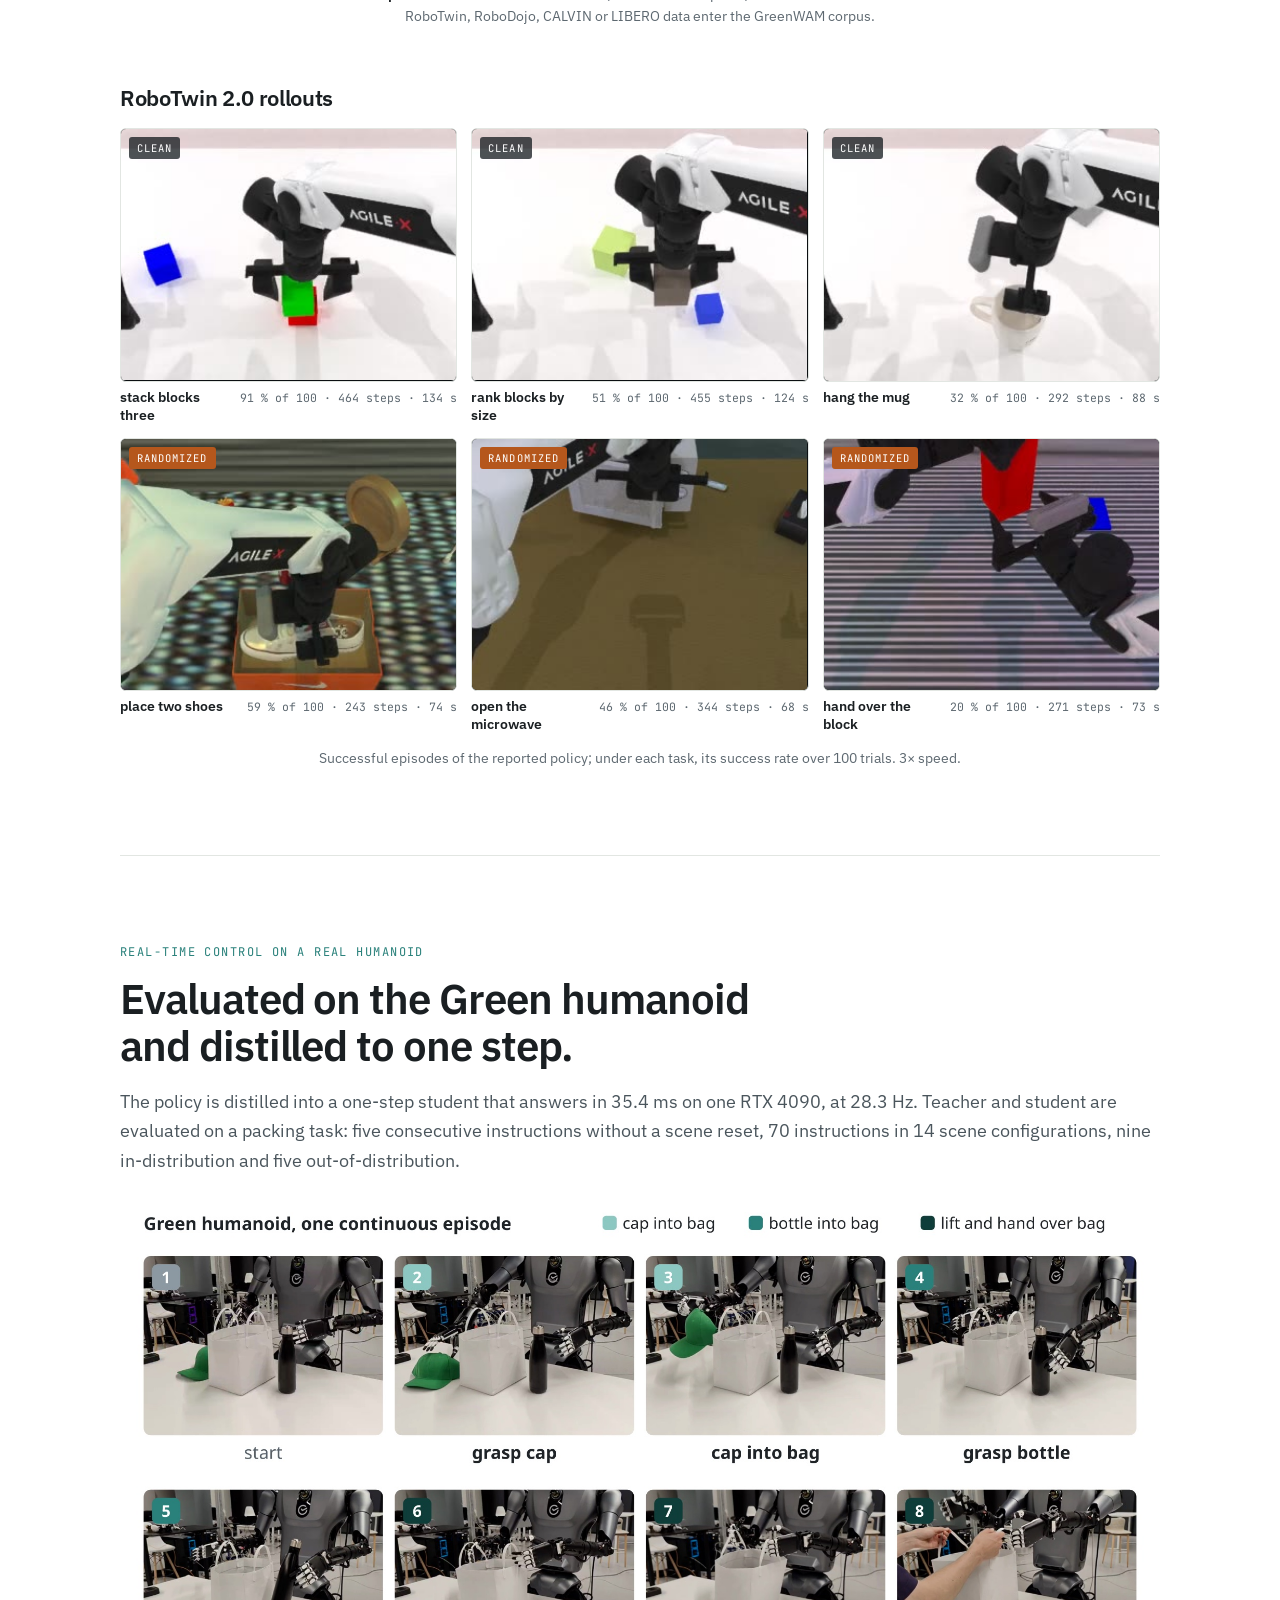
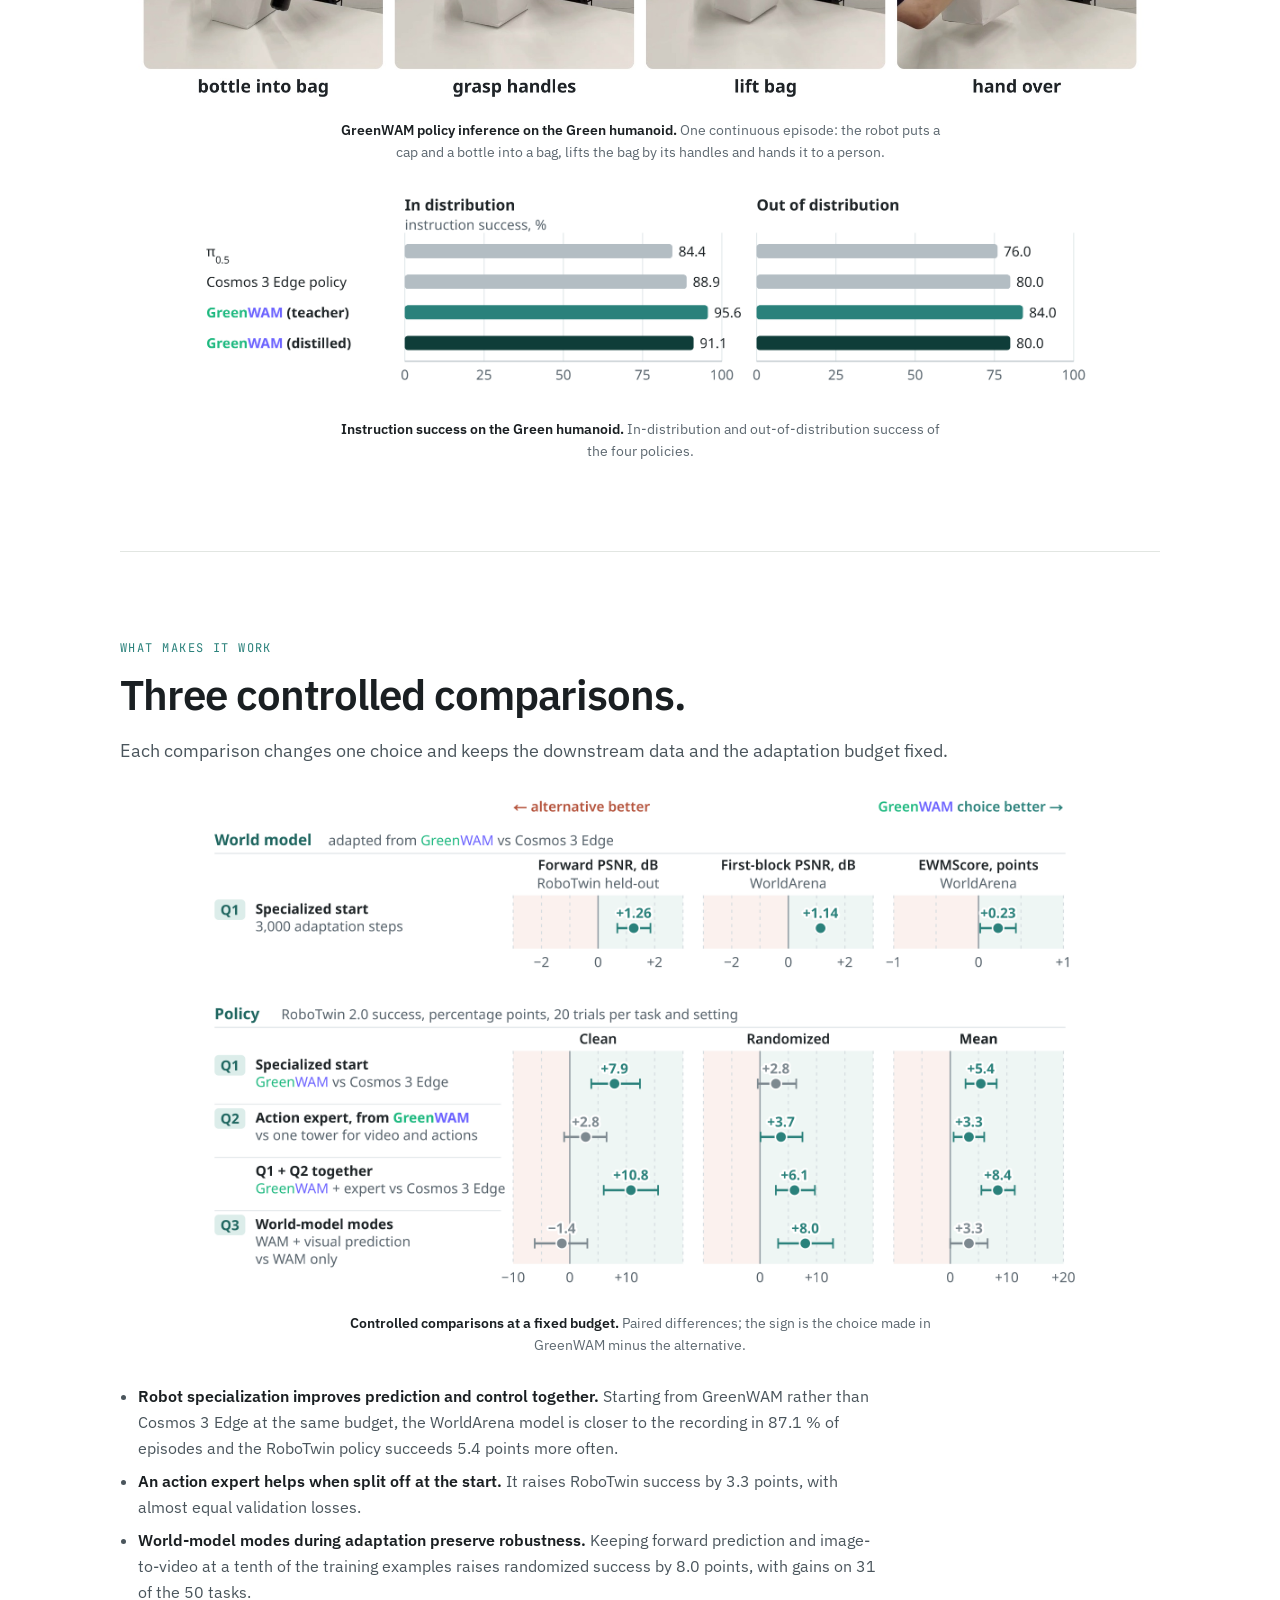
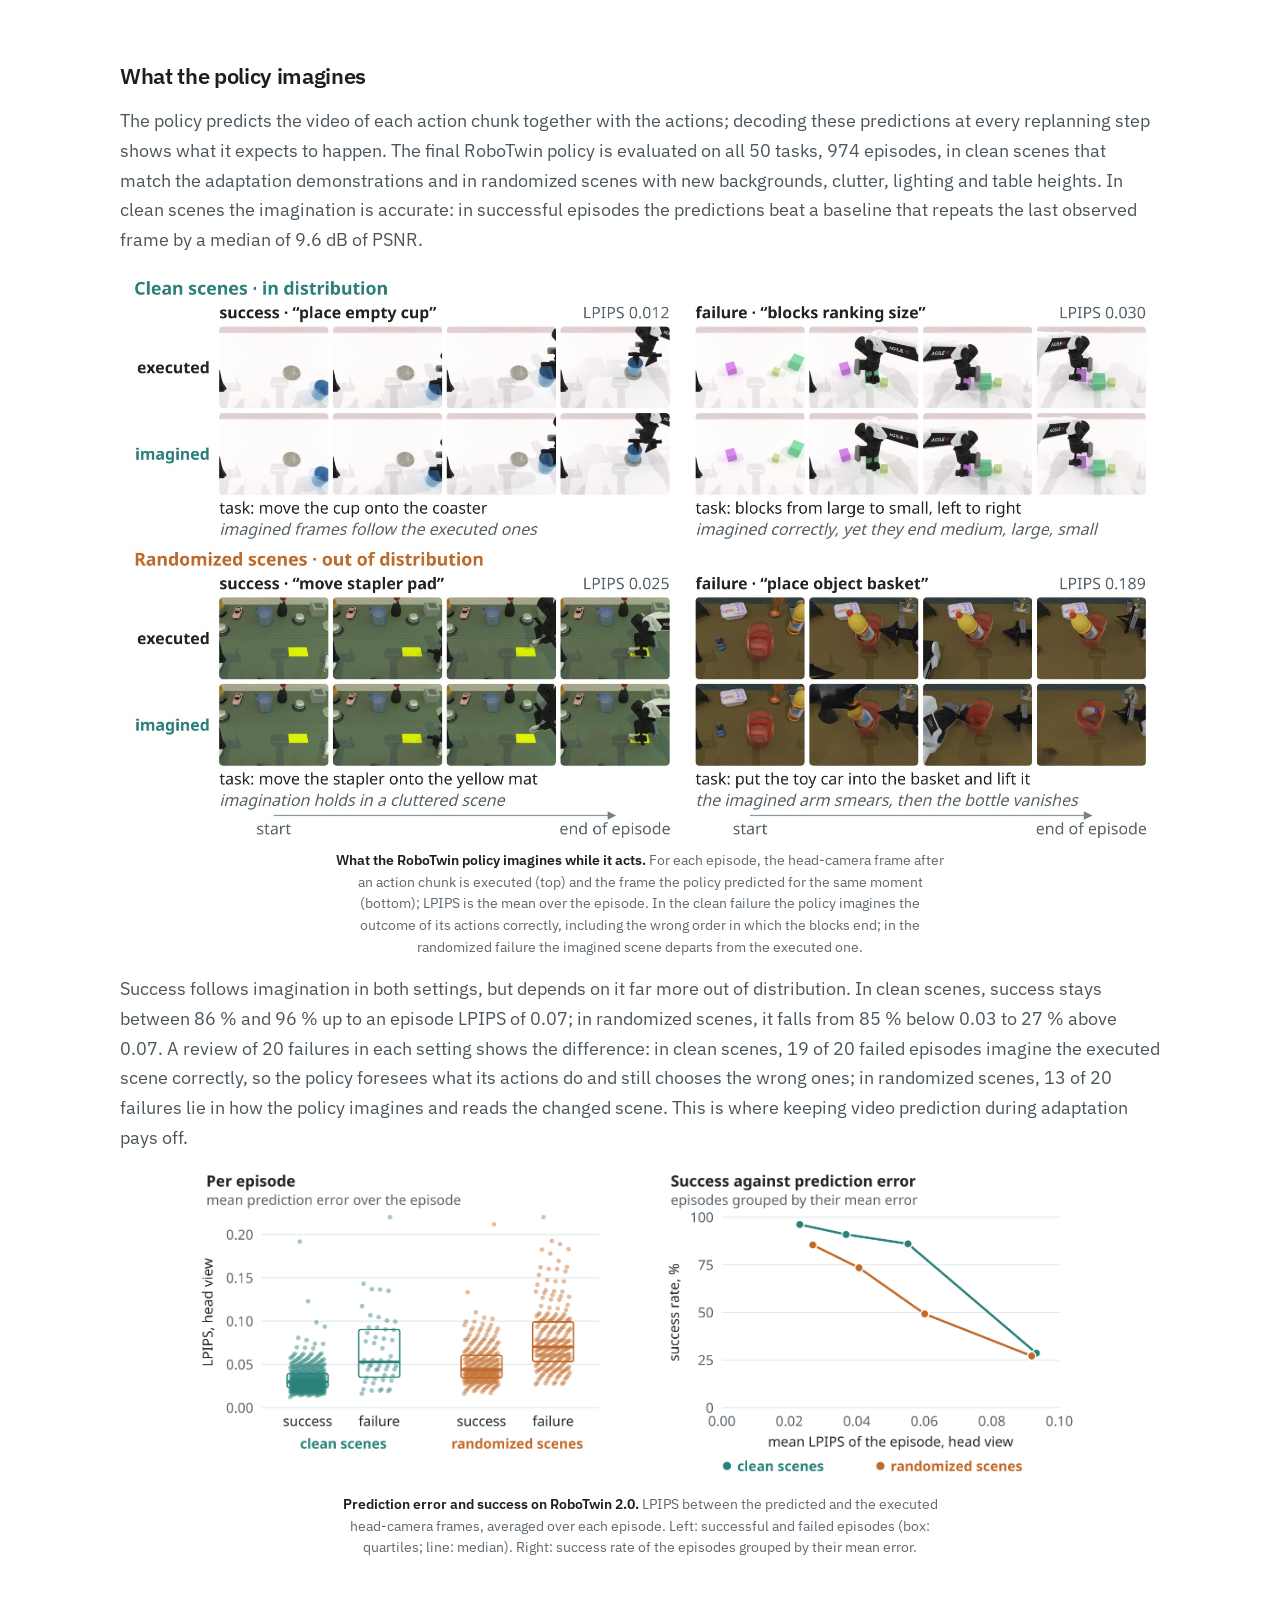
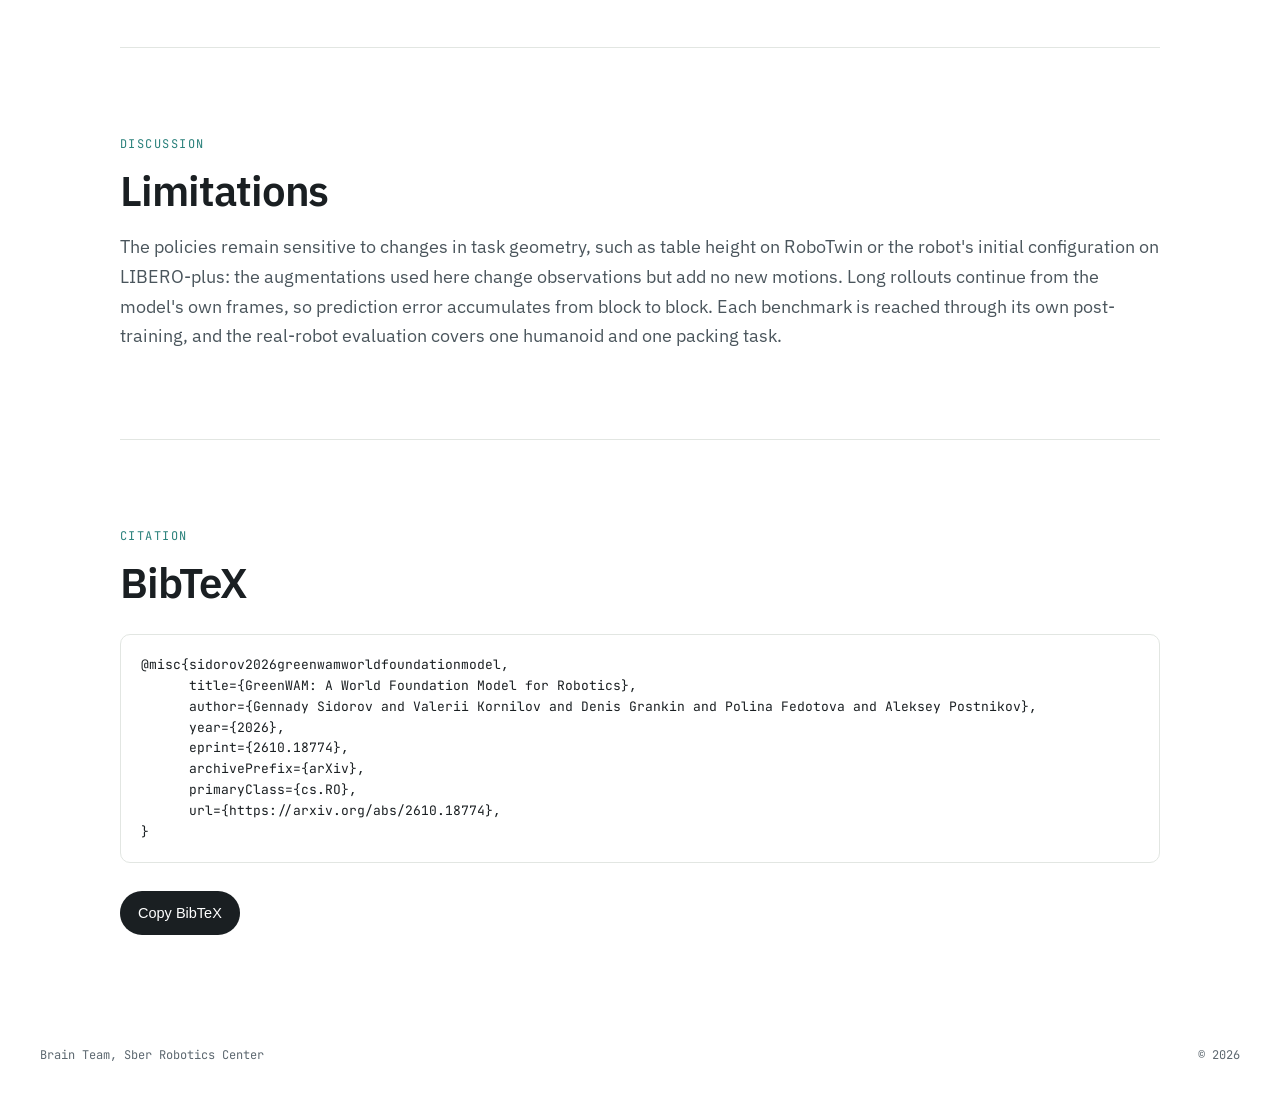
==== commit 617f23c8: "GreenWAM: robot inference video hidden for now" ====
--- a/GreenWAM/index.html
+++ b/GreenWAM/index.html
@@ -198,8 +198,6 @@
 
 <section id="humanoid"><div class="wrap"><div class="colw sec2">
   <div class="blk" style="gap:10px"><p class="kick2">Real-time control on a real humanoid</p><h2 class="h2b">Evaluated on the Green humanoid and distilled to one step.</h2><p class="lead2" style="margin-top:8px">The policy is distilled into a one-step student that answers in 35.4 ms on one RTX 4090, at 28.3 Hz. Teacher and student are evaluated on a packing task: five consecutive instructions without a scene reset, 70 instructions in 14 scene configurations, nine in-distribution and five out-of-distribution.</p></div>
-  <div class="col" style="gap:10px"><div class="rclabels" aria-hidden="true"><span>In-domain</span><span>OOD: light</span><span>OOD: light + appearance</span></div><div class="media rcanvas" style="border-radius:8px"><video width="1932" height="726" src="media/real_canvas.mp4" poster="media/real_canvas.jpg" controls data-auto preload="metadata" muted loop playsinline aria-label="Six runs of the GreenWAM policy before distillation on the Green humanoid, at 1.5× speed: two in the in-distribution scene, two under changed lighting, two under changed lighting and table appearance"></video><span class="chip" style="left:10px;top:10px">In-domain</span><span class="chip" style="left:calc(33.44% + 10px);top:10px">OOD: light</span><span class="chip" style="left:calc(66.87% + 10px);top:10px">OOD: light + appearance</span></div>
-    <p class="fg" style="margin:0"><span style="font-size:14px;color:var(--muted2);text-align:center">The GreenWAM policy before distillation on the Green humanoid, shown at 1.5× speed, two runs per condition: the in-distribution scene, changed lighting, and changed lighting with a new table appearance.</span></p></div>
   <figure class="fg"><img src="media/rf_fig-real-humanoid.jpg" width="2000" height="970" alt="GreenWAM policy inference on the Green humanoid." loading="lazy"><figcaption><b>GreenWAM policy inference on the Green humanoid.</b> One continuous episode: the robot puts a cap and a bottle into a bag, lifts the bag by its handles and hands it to a person.</figcaption></figure>
   <figure class="fg" style="max-width:900px"><img src="media/rf_fig-humanoid-success.png" width="2000" height="479" alt="Instruction success on the Green humanoid." loading="lazy"><figcaption><b>Instruction success on the Green humanoid.</b> In-distribution and out-of-distribution success of the four policies.</figcaption></figure>
 </div></div></section>
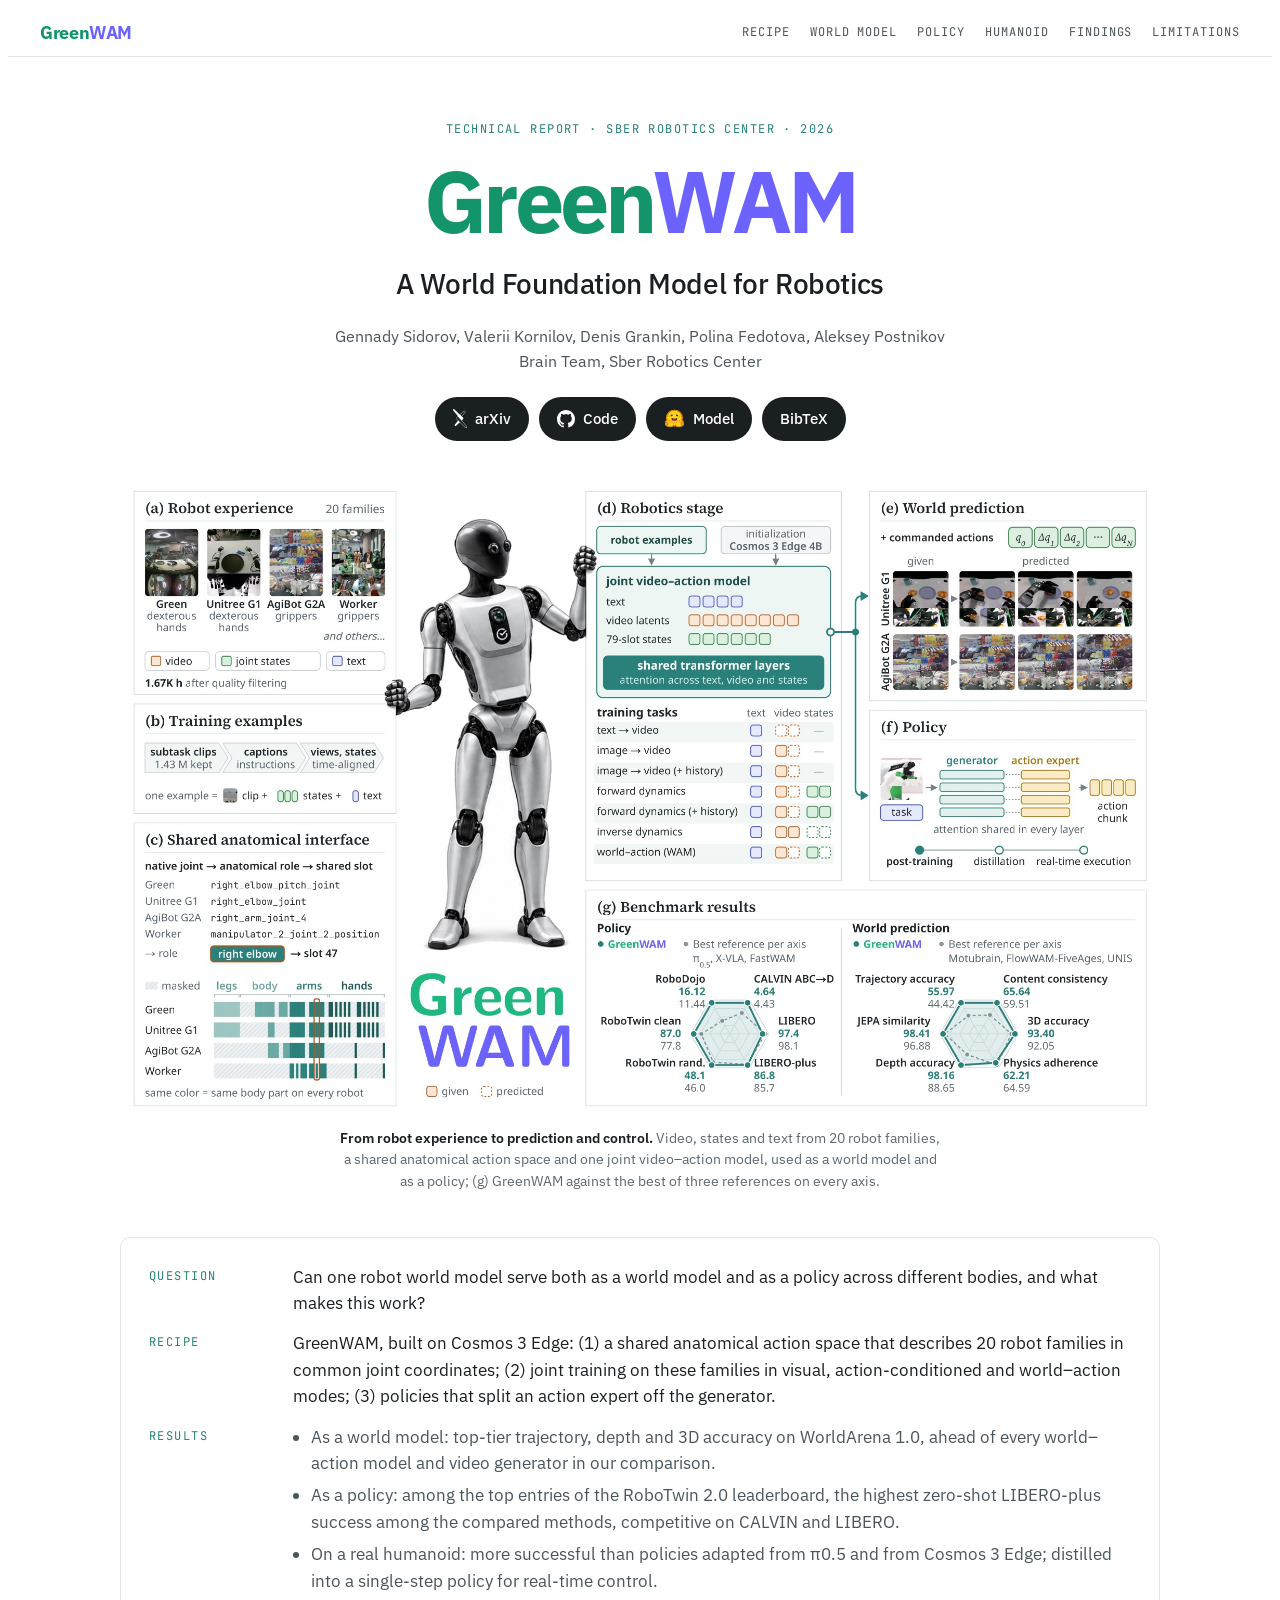
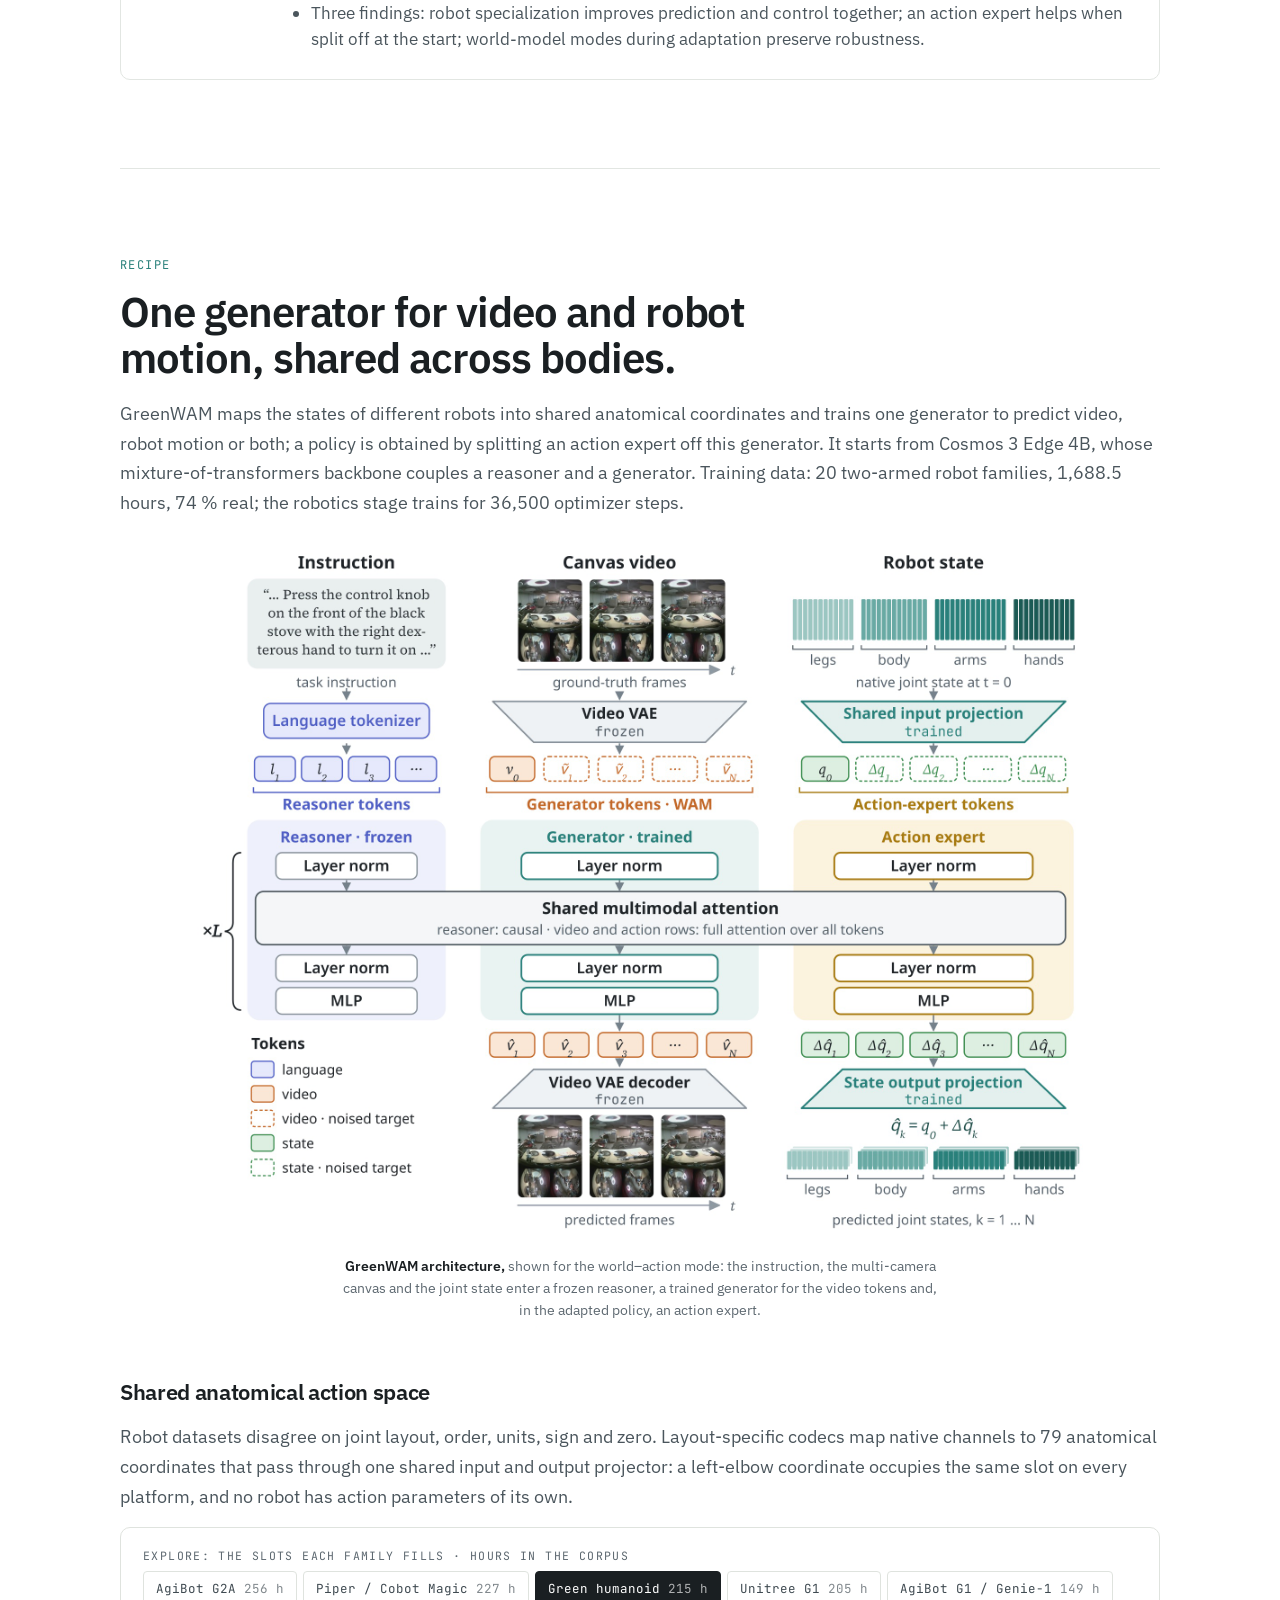
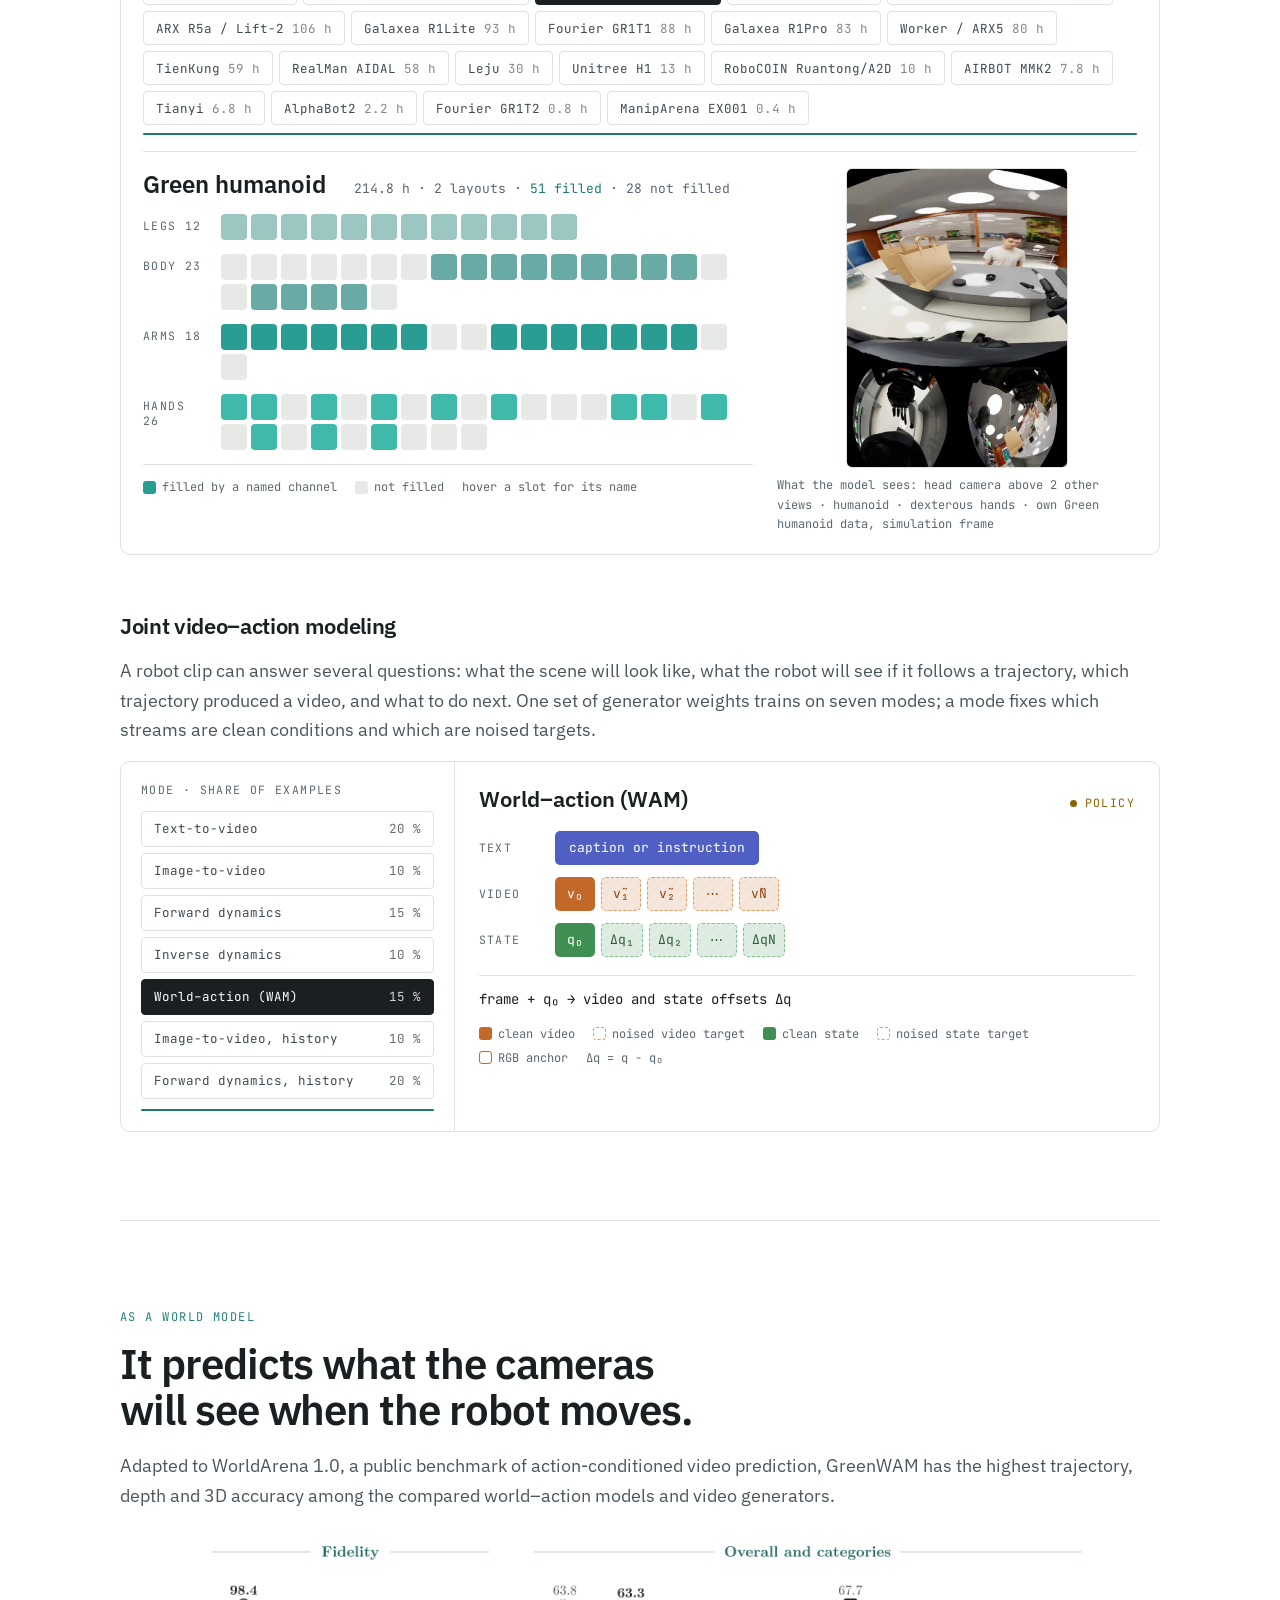
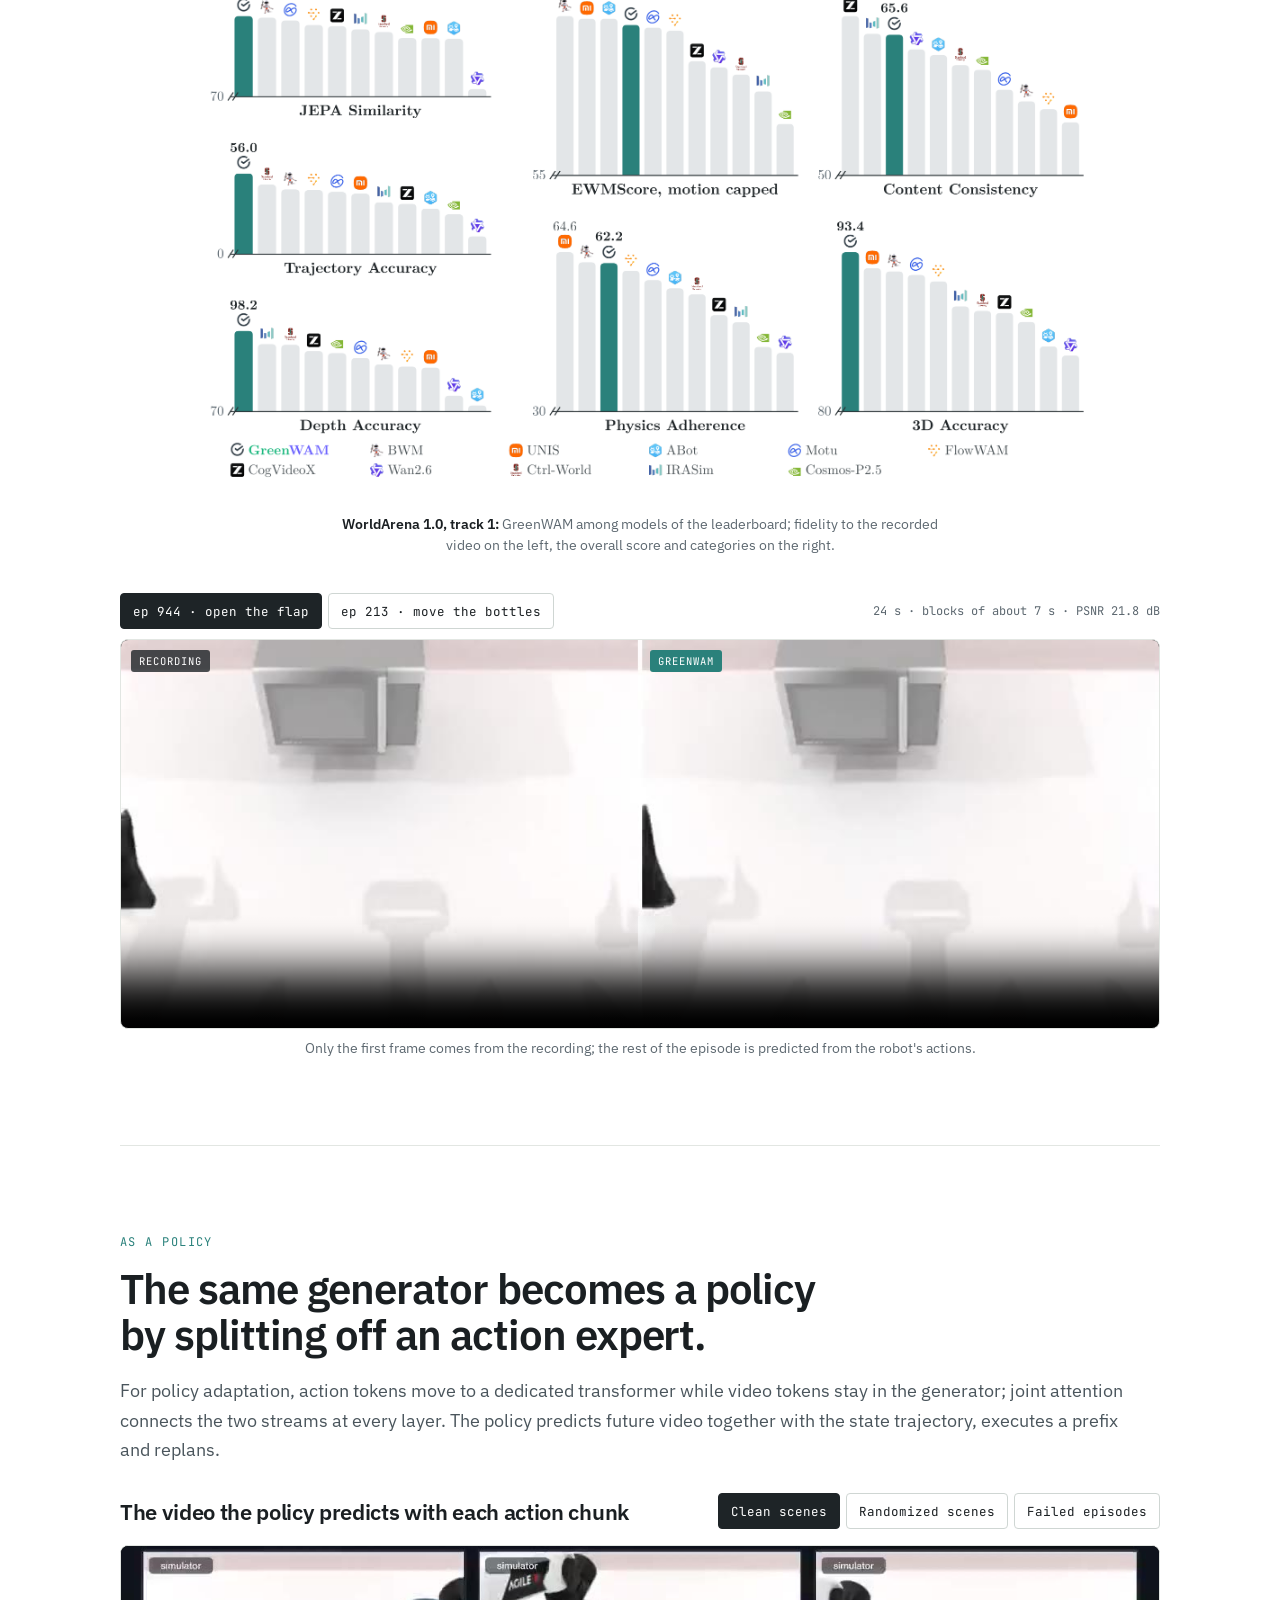
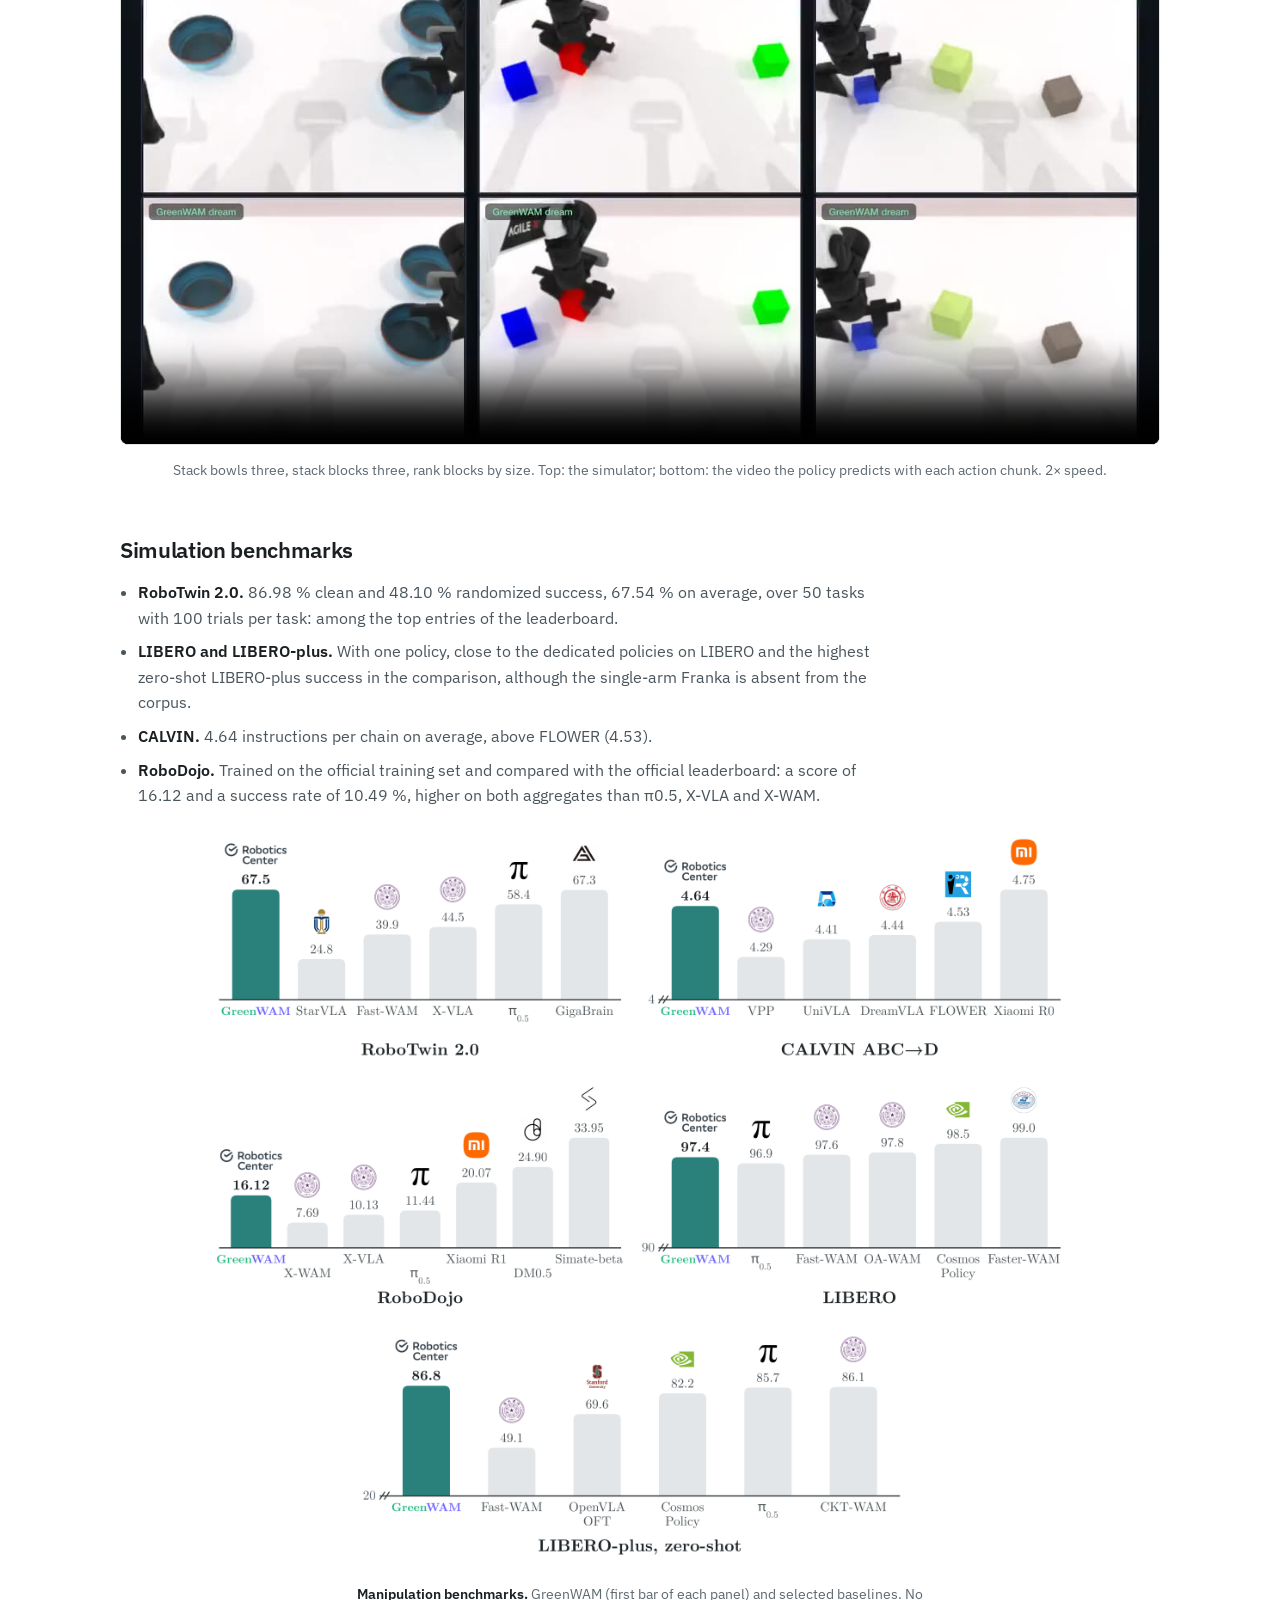
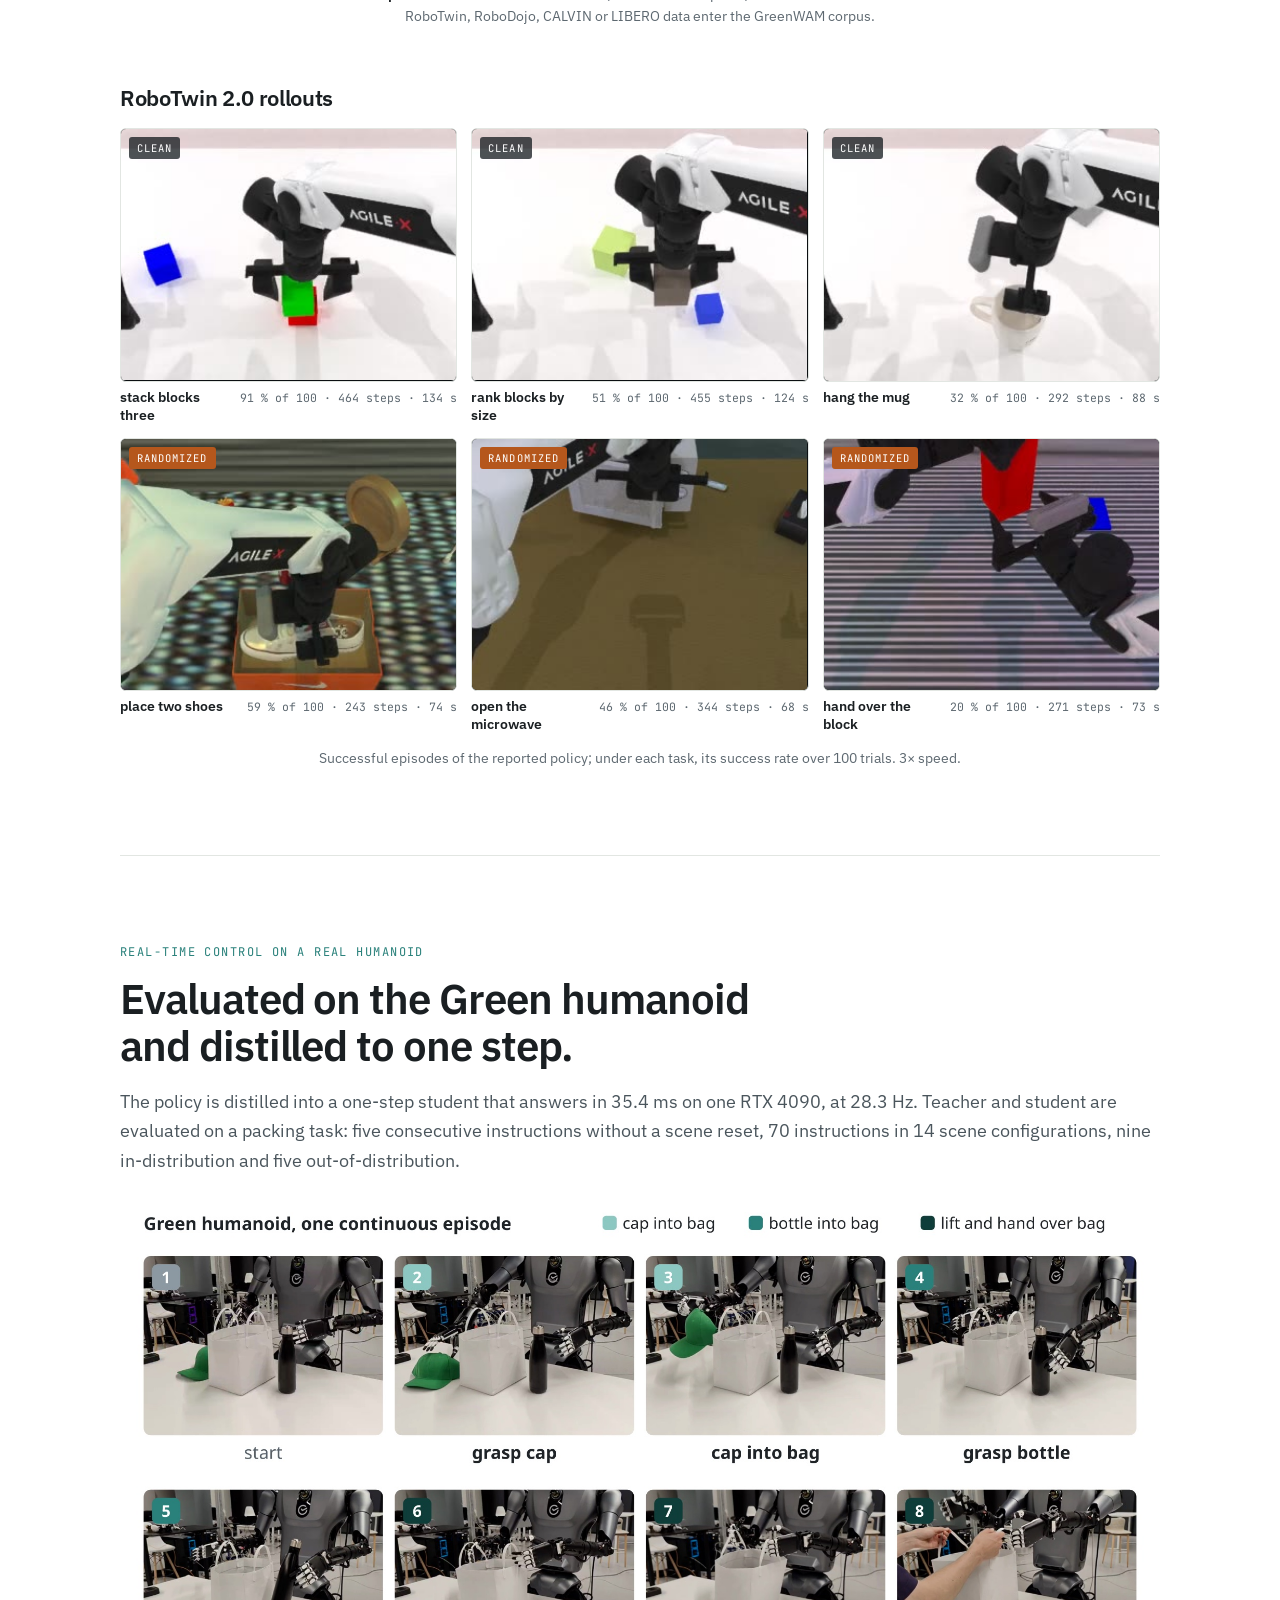
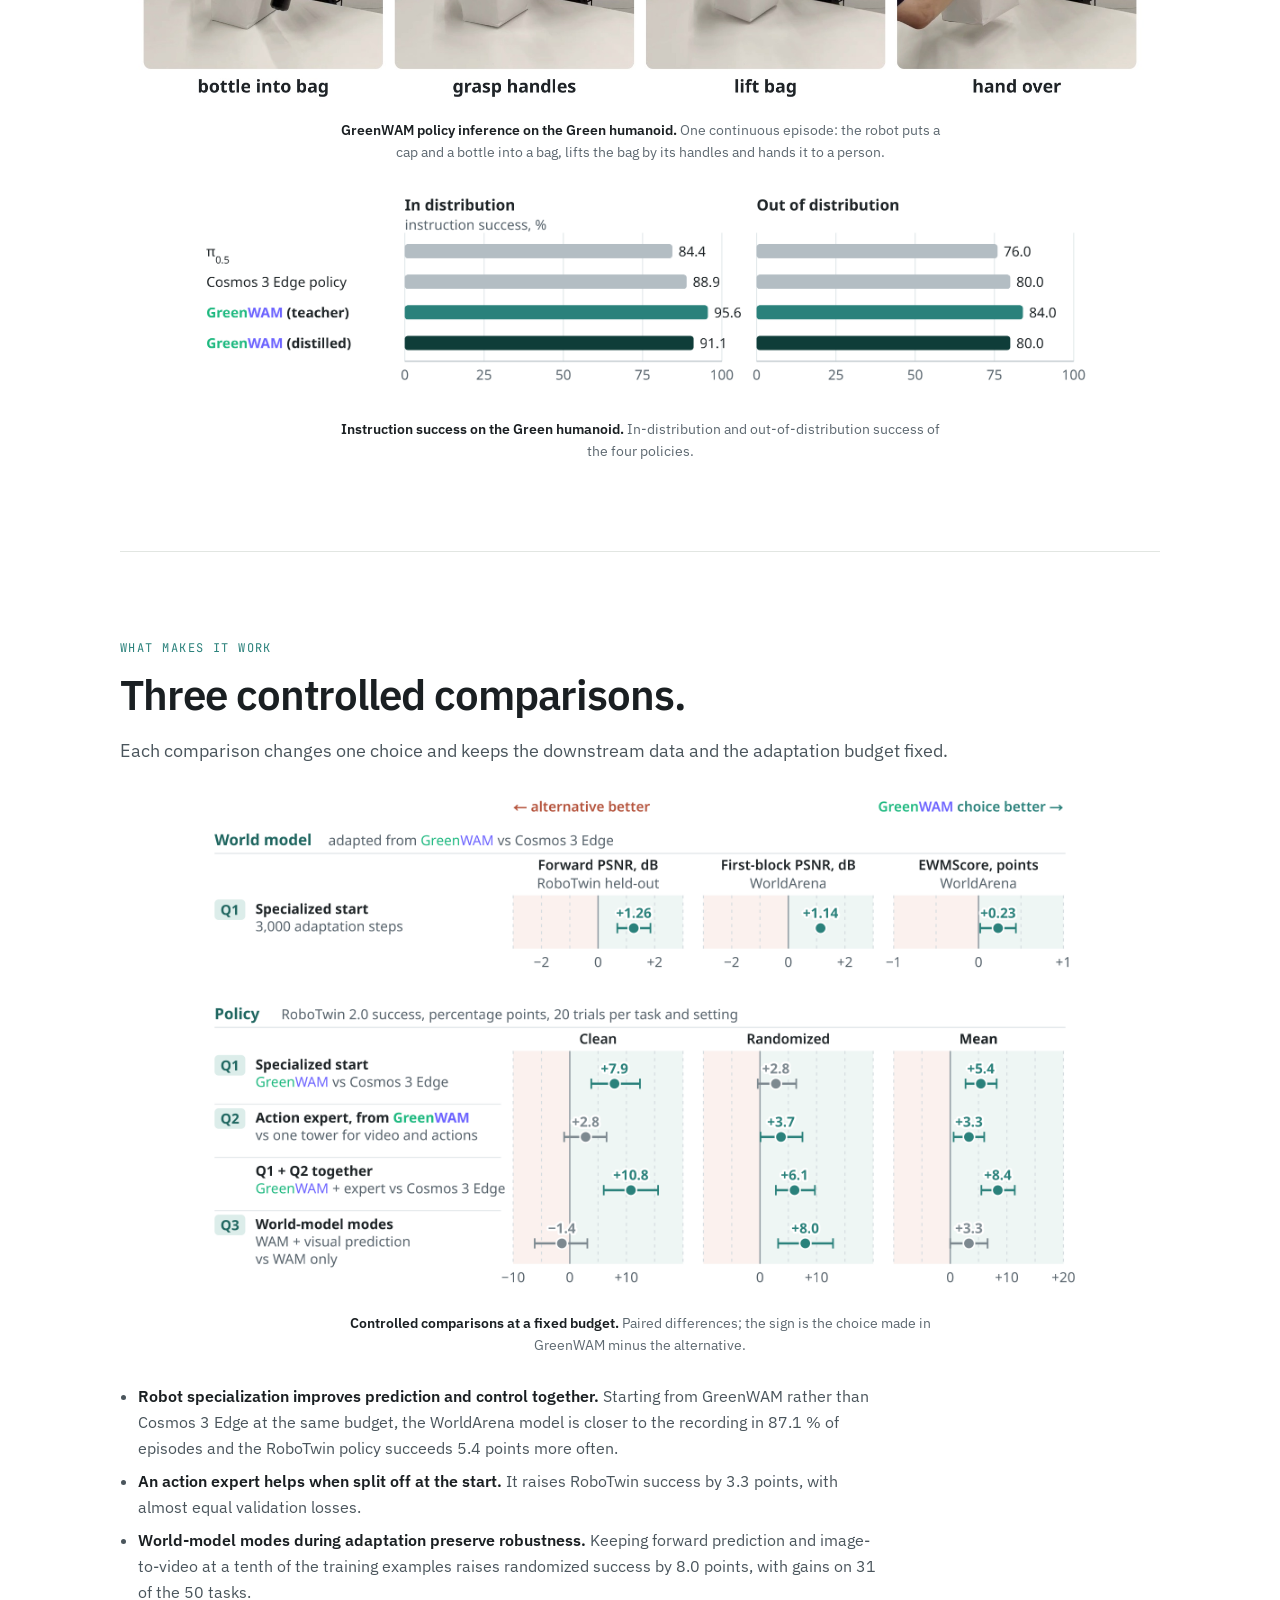
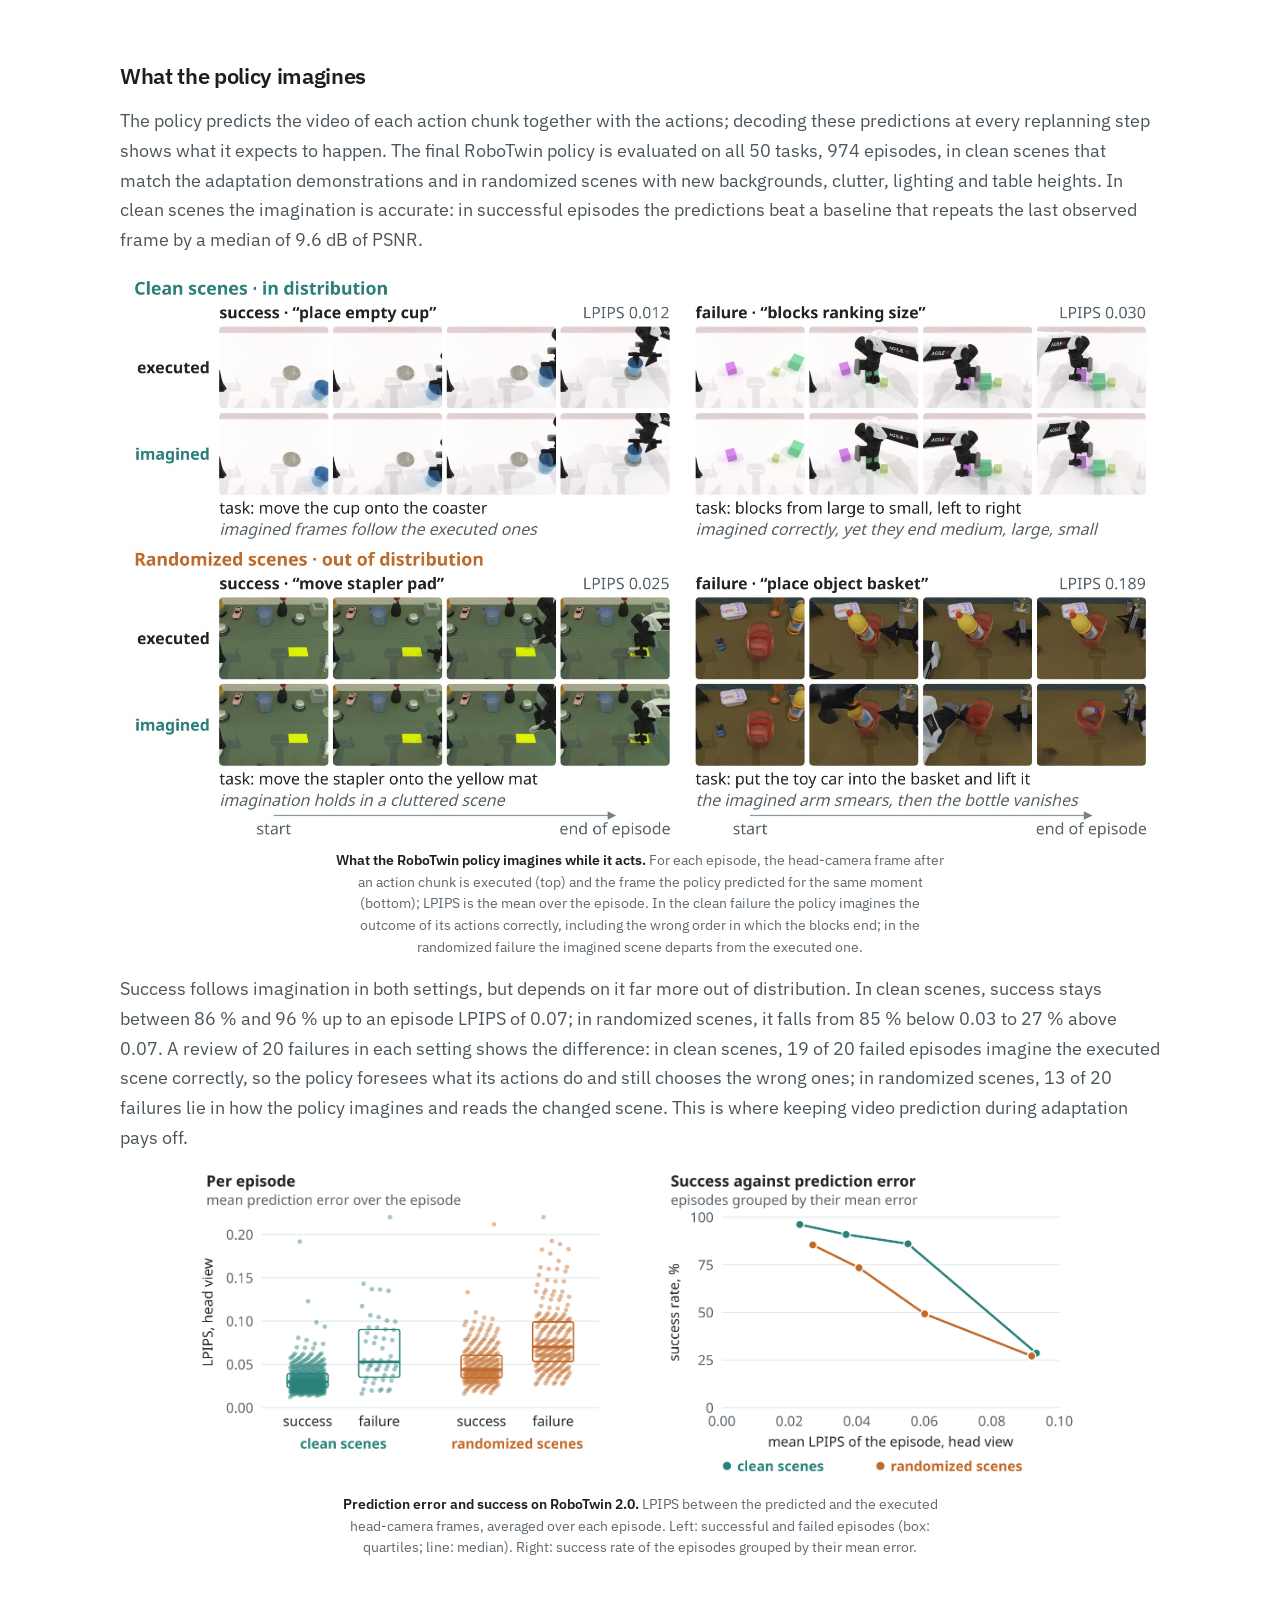
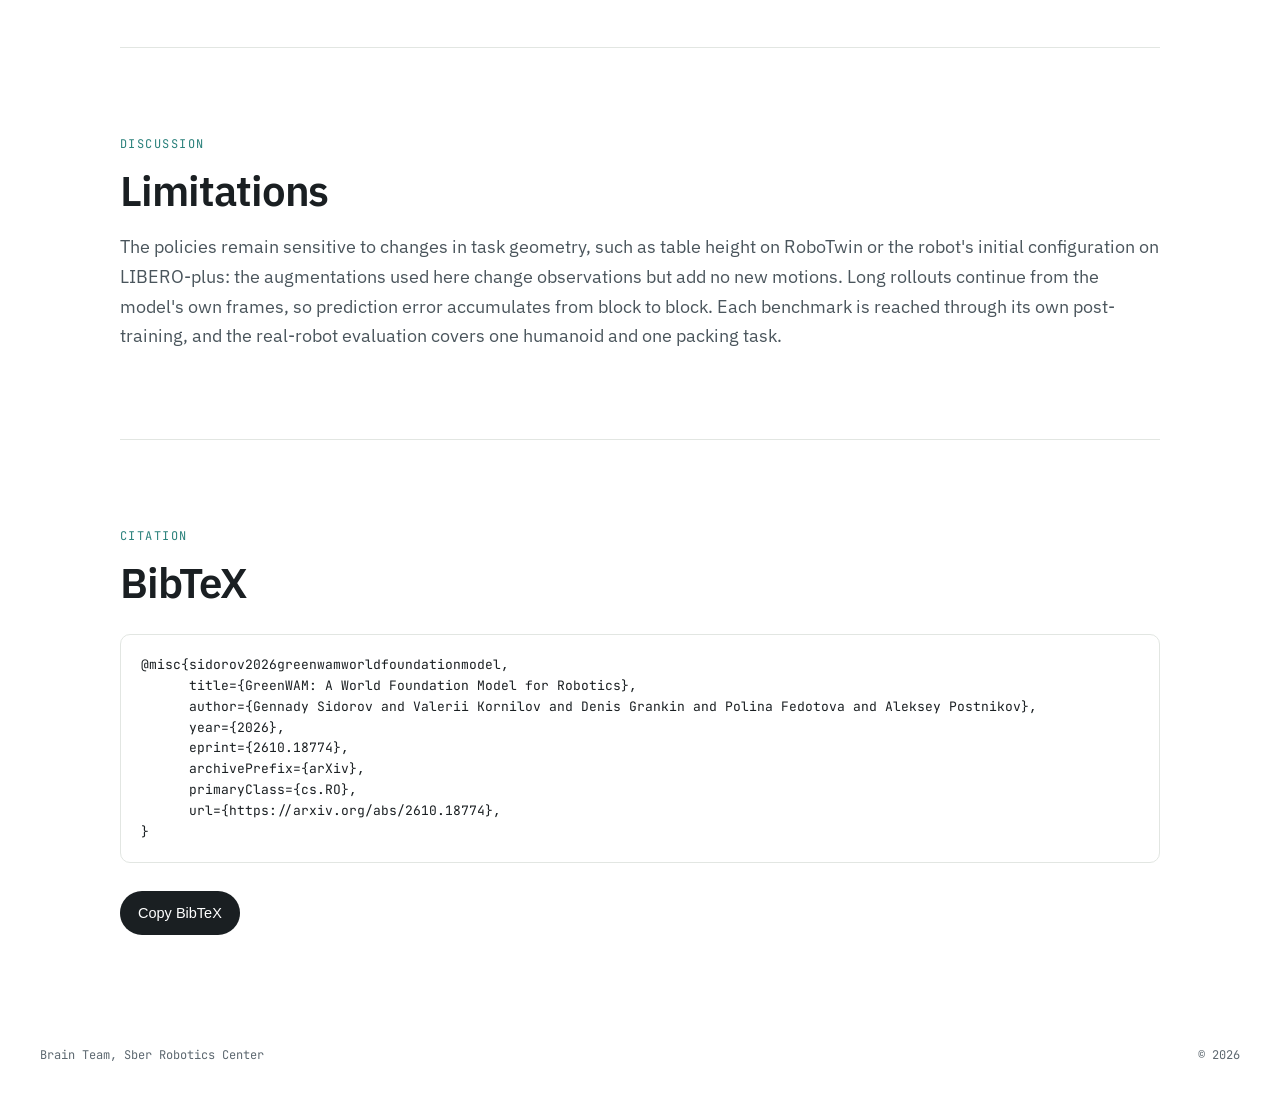
==== commit 2c9f363c: "GreenWAM: code link" ====
--- a/GreenWAM/index.html
+++ b/GreenWAM/index.html
@@ -145,7 +145,7 @@
   <h1 style="margin:0;font-size:clamp(52px,7vw,88px);line-height:.95;letter-spacing:-.045em;font-weight:700"><span class="g">Green</span><span class="w">WAM</span></h1>
   <p style="margin:0;font-size:clamp(20px,2.2vw,28px);font-weight:500;letter-spacing:-.015em">A World Foundation Model for Robotics</p>
   <p style="margin:0;font-size:16px;line-height:1.6;color:var(--muted)">Gennady Sidorov, Valerii Kornilov, Denis Grankin, Polina Fedotova, Aleksey Postnikov<br>Brain Team, Sber Robotics Center</p>
-  <div style="display:flex;flex-wrap:wrap;justify-content:center;gap:10px"><a class="btn2" href="https://arxiv.org/abs/2610.18774"><img src="media/logo-arxiv.svg" alt="" width="14" height="19" style="display:block">arXiv</a><span class="btn2" aria-disabled="true" style="background:#5d6569;cursor:default"><svg viewBox="0 0 16 16" width="18" height="18" fill="currentColor" aria-hidden="true"><path d="M8 0c4.42 0 8 3.58 8 8a8.013 8.013 0 0 1-5.45 7.59c-.4.08-.55-.17-.55-.38 0-.27.01-1.13.01-2.2 0-.75-.25-1.23-.54-1.48 1.78-.2 3.65-.88 3.65-3.95 0-.88-.31-1.59-.82-2.15.08-.2.36-1.02-.08-2.12 0 0-.67-.22-2.2.82-.64-.18-1.32-.27-2-.27-.68 0-1.36.09-2 .27-1.53-1.03-2.2-.82-2.2-.82-.44 1.1-.16 1.92-.08 2.12-.51.56-.82 1.28-.82 2.15 0 3.06 1.86 3.75 3.64 3.95-.23.2-.44.55-.51 1.07-.46.21-1.61.55-2.33-.66-.15-.24-.6-.83-1.23-.82-.67.01-.27.38.01.53.34.19.73.9.82 1.13.16.45.68 1.31 2.69.94 0 .67.01 1.3.01 1.49 0 .21-.15.45-.55.37A7.995 7.995 0 0 1 0 8c0-4.42 3.58-8 8-8Z"/></svg>Code<span style="font-size:12px;opacity:.8">soon</span></span><a class="btn2" href="https://huggingface.co/SberRoboticsCenter/GreenWAM"><img src="media/logo-hf.svg" alt="" width="21" height="19" style="display:block">Model</a><a class="btn2" href="#cite">BibTeX</a></div>
+  <div style="display:flex;flex-wrap:wrap;justify-content:center;gap:10px"><a class="btn2" href="https://arxiv.org/abs/2610.18774"><img src="media/logo-arxiv.svg" alt="" width="14" height="19" style="display:block">arXiv</a><a class="btn2" href="https://github.com/greenvla/GreenWAM"><svg viewBox="0 0 16 16" width="18" height="18" fill="currentColor" aria-hidden="true"><path d="M8 0c4.42 0 8 3.58 8 8a8.013 8.013 0 0 1-5.45 7.59c-.4.08-.55-.17-.55-.38 0-.27.01-1.13.01-2.2 0-.75-.25-1.23-.54-1.48 1.78-.2 3.65-.88 3.65-3.95 0-.88-.31-1.59-.82-2.15.08-.2.36-1.02-.08-2.12 0 0-.67-.22-2.2.82-.64-.18-1.32-.27-2-.27-.68 0-1.36.09-2 .27-1.53-1.03-2.2-.82-2.2-.82-.44 1.1-.16 1.92-.08 2.12-.51.56-.82 1.28-.82 2.15 0 3.06 1.86 3.75 3.64 3.95-.23.2-.44.55-.51 1.07-.46.21-1.61.55-2.33-.66-.15-.24-.6-.83-1.23-.82-.67.01-.27.38.01.53.34.19.73.9.82 1.13.16.45.68 1.31 2.69.94 0 .67.01 1.3.01 1.49 0 .21-.15.45-.55.37A7.995 7.995 0 0 1 0 8c0-4.42 3.58-8 8-8Z"/></svg>Code</a><a class="btn2" href="https://huggingface.co/SberRoboticsCenter/GreenWAM"><img src="media/logo-hf.svg" alt="" width="21" height="19" style="display:block">Model</a><a class="btn2" href="#cite">BibTeX</a></div>
   <div style="margin-top:22px;width:100%"><figure class="fg"><img src="media/rf_greenwm-overview.jpg" width="2000" height="1213" alt="From robot experience to prediction and control." loading="lazy"><figcaption><b>From robot experience to prediction and control.</b> Video, states and text from 20 robot families, a shared anatomical action space and one joint video–action model, used as a world model and as a policy; (g) GreenWAM against the best of three references on every axis.</figcaption></figure></div>
   <dl class="qa" style="margin-top:22px;width:100%">
     <dt>Question</dt><dd>Can one robot world model serve both as a world model and as a policy across different bodies, and what makes this work?</dd>
